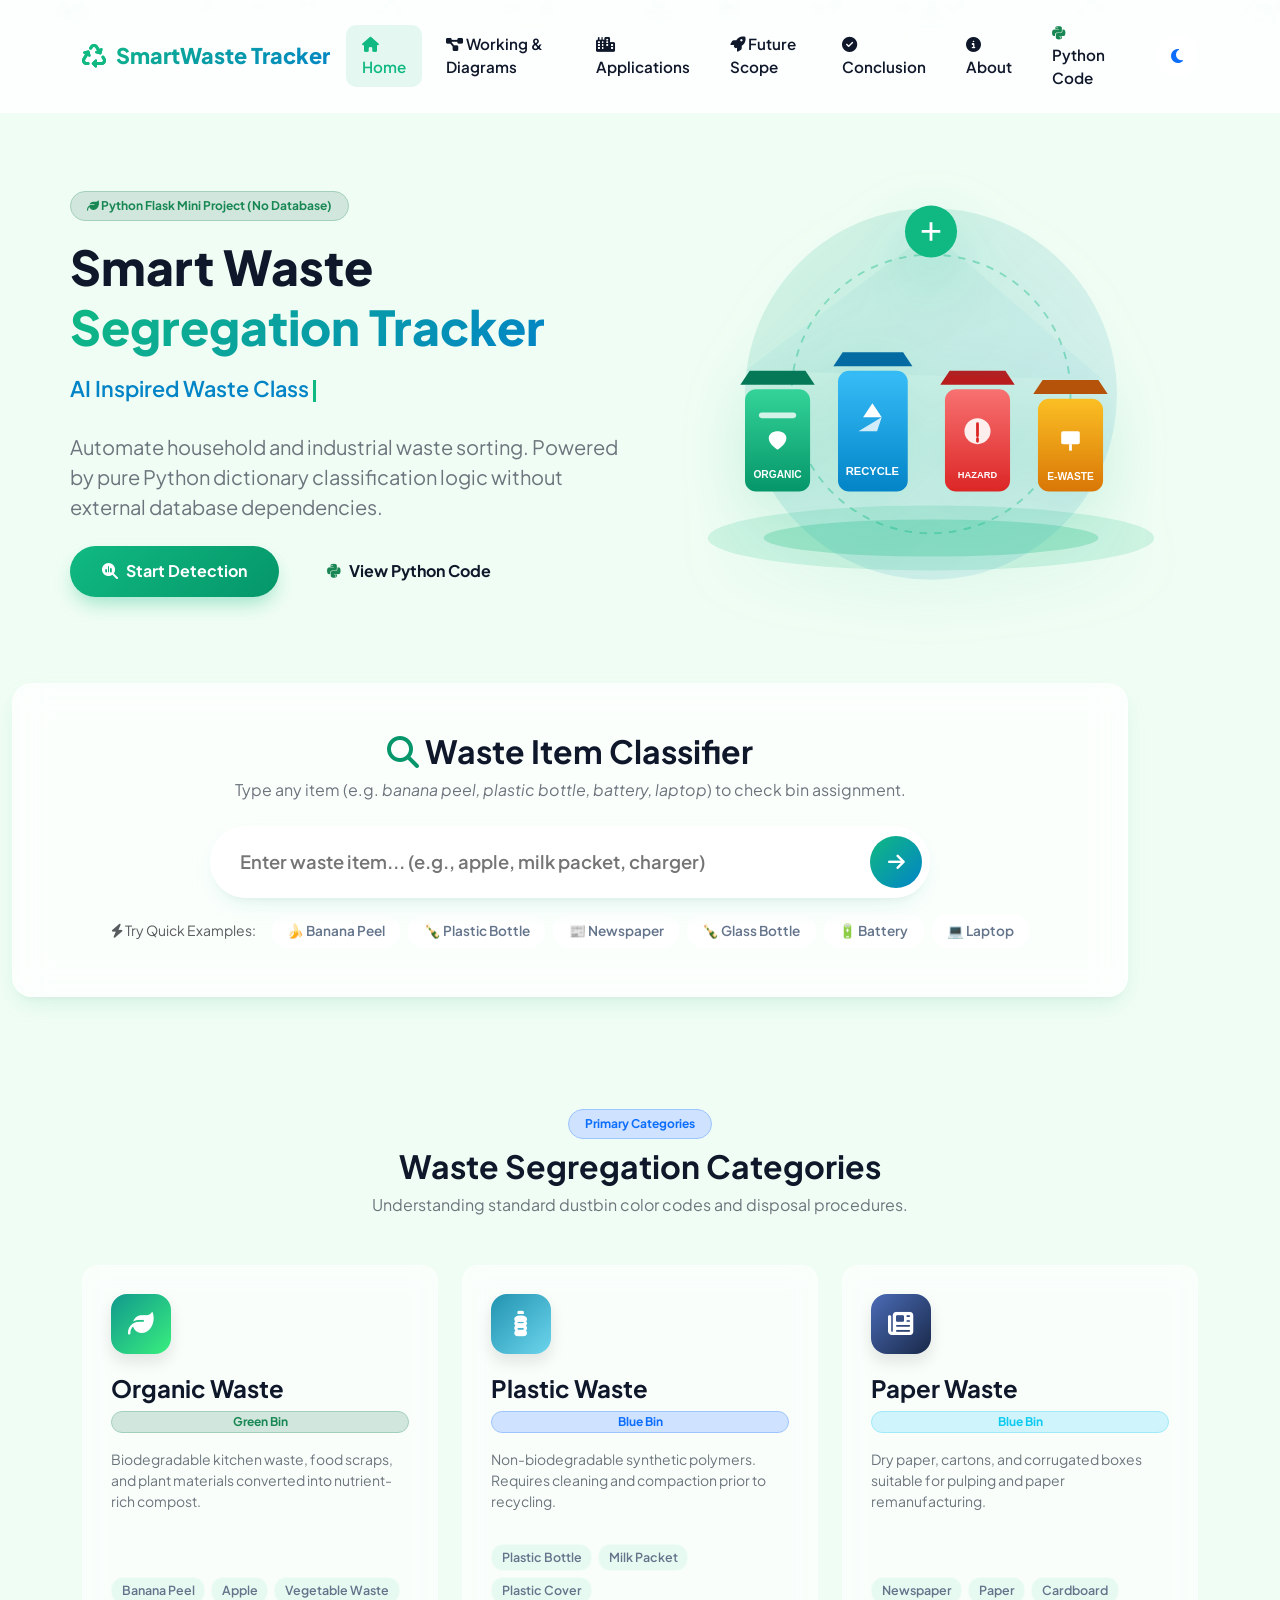
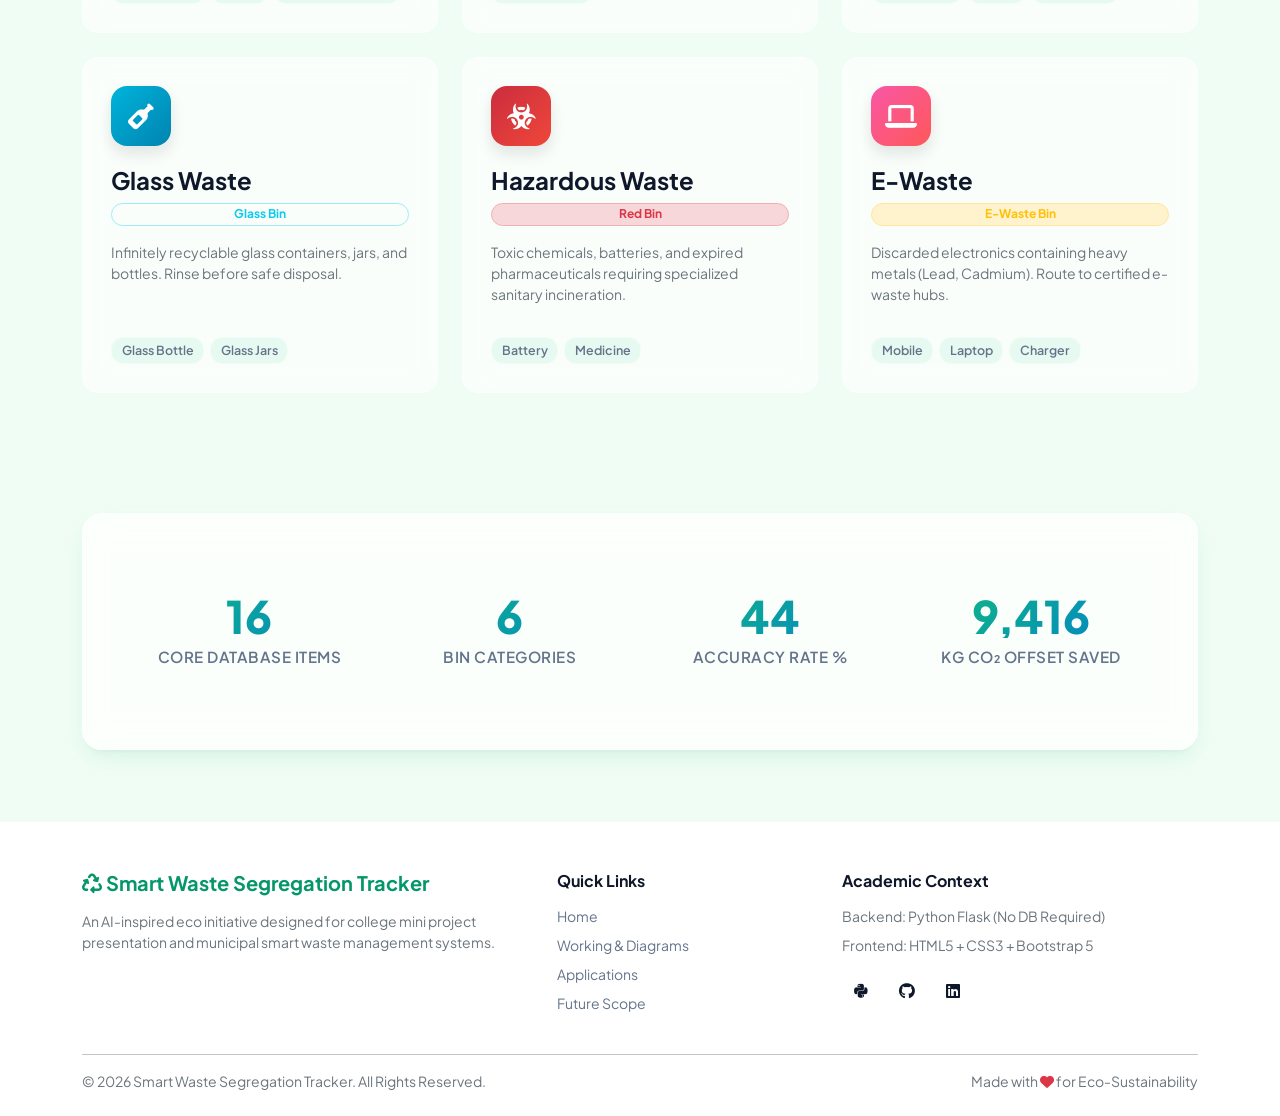
==== index.html @ 58528b4b "Make CSS, JS, and image asset paths bulletproof for GitHub Pages with fallback onerror and init guar" ====
<!DOCTYPE html>
<html lang="en">
<head>
    <meta charset="UTF-8">
    <meta name="viewport" content="width=device-width, initial-scale=1.0">
    <title>Smart Waste Segregation Tracker | AI Inspired Waste Classification</title>
    <meta name="description" content="A modern AI-inspired waste segregation tracker for college project presentation. Classify waste into Organic, Plastic, Paper, Glass, Hazardous, and E-Waste bins.">
    <!-- Vendor & Font CSS (Offline & GitHub Pages Ready) -->
    <link rel="stylesheet" href="vendor/css/bootstrap.min.css">
    <link rel="stylesheet" href="vendor/css/all.min.css">
    <link rel="stylesheet" href="vendor/css/animate.min.css">
    <link rel="preconnect" href="https://fonts.googleapis.com">
    <link rel="preconnect" href="https://fonts.gstatic.com" crossorigin>
    <link href="https://fonts.googleapis.com/css2?family=Plus+Jakarta+Sans:wght@400;500;600;700;800&family=Outfit:wght@500;600;700;800&display=swap" rel="stylesheet">
    <link rel="stylesheet" href="https://cdn.jsdelivr.net/npm/bootstrap@5.3.2/dist/css/bootstrap.min.css">
    <link rel="stylesheet" href="https://cdnjs.cloudflare.com/ajax/libs/font-awesome/6.4.2/css/all.min.css">
        <!-- Bulletproof CSS Links (Offline & GitHub Pages Ready) -->
    <link rel="stylesheet" href="./css/style.css">
    <link rel="stylesheet" href="./static/css/style.css">
    <link rel="stylesheet" href="css/style.css">
    <link rel="stylesheet" href="static/css/style.css">
</head>
<body>

    <!-- Particle Background -->
    <div class="bg-particles" id="bgParticles"></div>

    <!-- Navigation Bar -->
    <nav class="navbar navbar-expand-lg navbar-custom">
        <div class="container">
            <a class="navbar-brand" href="index.html">
                <i class="fa-solid fa-recycle"></i> SmartWaste Tracker
            </a>
            <button class="navbar-toggler border-0" type="button" data-bs-toggle="collapse" data-bs-target="#navbarNav">
                <span class="navbar-toggler-icon"></span>
            </button>
            <div class="collapse navbar-collapse" id="navbarNav">
                <ul class="navbar-nav ms-auto align-items-center gap-2">
                    <li class="nav-item"><a class="nav-link active" href="index.html"><i class="fa-solid fa-house"></i> Home</a></li>
                    <li class="nav-item"><a class="nav-link" href="working.html"><i class="fa-solid fa-diagram-project"></i> Working & Diagrams</a></li>
                    <li class="nav-item"><a class="nav-link" href="applications.html"><i class="fa-solid fa-city"></i> Applications</a></li>
                    <li class="nav-item"><a class="nav-link" href="future.html"><i class="fa-solid fa-rocket"></i> Future Scope</a></li>
                    <li class="nav-item"><a class="nav-link" href="conclusion.html"><i class="fa-solid fa-circle-check"></i> Conclusion</a></li>
                    <li class="nav-item"><a class="nav-link" href="about.html"><i class="fa-solid fa-circle-info"></i> About</a></li>
                    <li class="nav-item"><a class="nav-link" href="working.html#pythonCodeSection"><i class="fa-brands fa-python text-success me-1"></i> Python Code</a></li>

                    <li class="nav-item ms-lg-2">
                        <button class="theme-toggle-btn" id="themeToggleBtn" title="Toggle Light/Dark Theme">
                            <i class="fa-solid fa-moon"></i>
                        </button>
                    </li>
                </ul>
            </div>
        </div>
    </nav>

    <!-- Hero Section -->
    <header class="hero-section container">
        <div class="row align-items-center gy-4">
            <div class="col-lg-6">
                <span class="badge bg-success-subtle text-success border border-success-subtle px-3 py-2 rounded-pill fw-bold mb-3">
                    <i class="fa-solid fa-leaf"></i> Python Flask Mini Project (No Database)
                </span>
                <h1 class="hero-title">
                    Smart Waste <br><span>Segregation Tracker</span>
                </h1>
                <div class="typing-container">
                    <span id="typingText"></span><span class="typing-cursor"></span>
                </div>
                <p class="text-secondary fs-5 mb-4">
                    Automate household and industrial waste sorting. Powered by pure Python dictionary classification logic without external database dependencies.
                </p>
                <div class="d-flex flex-wrap gap-3">
                    <a href="#searchSection" class="btn-eco-primary">
                        <i class="fa-solid fa-magnifying-glass-chart"></i> Start Detection
                    </a>
                    <a href="working.html#pythonCodeSection" class="btn-eco-outline border-0 bg-transparent text-decoration-none d-inline-flex align-items-center gap-2">
                        <i class="fa-brands fa-python text-success"></i> View Python Code
                    </a>
                </div>
            </div>
            <div class="col-lg-6 text-center">
                <div class="hero-img-wrapper">
                    <img src="./images/hero.svg" onerror="this.onerror=null; this.src=\'./static/images/hero.svg\'; if(!this.src) this.src=\'images/hero.svg\';" alt="Smart Waste Segregation Illustration" class="img-fluid">
                </div>
            </div>
        </div>
    </header>

    <!-- Search Section -->
    <section class="search-section container" id="searchSection">
        <div class="glass-panel p-4 p-md-5 text-center">
            <h2 class="fw-bold mb-2"><i class="fa-solid fa-magnifying-glass text-emerald"></i> Waste Item Classifier</h2>
            <p class="text-secondary mb-4">Type any item (e.g. <i>banana peel, plastic bottle, battery, laptop</i>) to check bin assignment.</p>

            <div class="search-box-wrapper">
                <input type="text" id="wasteSearchInput" class="search-input" placeholder="Enter waste item... (e.g., apple, milk packet, charger)" autocomplete="off">
                <button type="button" id="wasteSearchBtn" class="search-btn" title="Classify Item">
                    <i class="fa-solid fa-arrow-right"></i>
                </button>
            </div>

            <div class="quick-tags">
                <span class="text-muted small align-self-center me-2"><i class="fa-solid fa-bolt"></i> Try Quick Examples:</span>
                <button class="tag-btn" data-item="banana peel">🍌 Banana Peel</button>
                <button class="tag-btn" data-item="plastic bottle">🍾 Plastic Bottle</button>
                <button class="tag-btn" data-item="newspaper">📰 Newspaper</button>
                <button class="tag-btn" data-item="glass bottle">🍾 Glass Bottle</button>
                <button class="tag-btn" data-item="battery">🔋 Battery</button>
                <button class="tag-btn" data-item="laptop">💻 Laptop</button>
            </div>

            <!-- Dynamic Search Result Card -->
            <div id="searchResultCard" class="result-card glass-panel p-4 text-start mt-4">
                <div class="row align-items-center gy-3">
                    <div class="col-auto">
                        <i id="resIcon" class="fa-solid fa-leaf display-4 text-emerald"></i>
                    </div>
                    <div class="col">
                        <div class="d-flex align-items-center justify-content-between flex-wrap gap-2 mb-1">
                            <h4 class="fw-bold mb-0 text-capitalize" id="resQuery">Item Name</h4>
                            <div id="resBinBadge" class="bin-badge bin-green">
                                <i class="fa-solid fa-box"></i> Green Bin
                            </div>
                        </div>
                        <h5 class="fw-bold text-emerald mb-2" id="resCategory">Organic Waste</h5>
                        <p class="mb-0 text-secondary" id="resInstruction">Compost it or place in Green Bin</p>
                    </div>
                </div>
                <div id="unknownAlert" class="alert alert-warning border-0 mt-3 d-none mb-0">
                    <i class="fa-solid fa-triangle-exclamation"></i> <strong>Unknown Item Notice:</strong> Item not found in pre-indexed dictionary. Sent for AI manual classification audit.
                </div>
            </div>
        </div>
    </section>

    <!-- Dashboard Categories Grid -->
    <section class="container my-5">
        <div class="text-center mb-5">
            <span class="badge bg-primary-subtle text-primary border border-primary-subtle px-3 py-2 rounded-pill fw-bold mb-2">Primary Categories</span>
            <h2 class="fw-bold">Waste Segregation Categories</h2>
            <p class="text-secondary">Understanding standard dustbin color codes and disposal procedures.</p>
        </div>

        <div class="row g-4">
            <!-- 1. Organic Waste -->
            <div class="col-md-6 col-lg-4">
                <div class="glass-card category-card">
                    <div class="category-icon-wrapper" style="background: linear-gradient(135deg, #11998e, #38ef7d);">
                        <i class="fa-solid fa-leaf"></i>
                    </div>
                    <h4 class="fw-bold mb-2">Organic Waste</h4>
                    <span class="badge bg-success-subtle text-success border border-success-subtle rounded-pill w-fit mb-3">Green Bin</span>
                    <p class="text-secondary small mb-3">Biodegradable kitchen waste, food scraps, and plant materials converted into nutrient-rich compost.</p>
                    <div class="examples-badge-group">
                        <span class="example-chip">Banana Peel</span>
                        <span class="example-chip">Apple</span>
                        <span class="example-chip">Vegetable Waste</span>
                    </div>
                </div>
            </div>

            <!-- 2. Plastic Waste -->
            <div class="col-md-6 col-lg-4">
                <div class="glass-card category-card">
                    <div class="category-icon-wrapper" style="background: linear-gradient(135deg, #2193b0, #6dd5ed);">
                        <i class="fa-solid fa-bottle-water"></i>
                    </div>
                    <h4 class="fw-bold mb-2">Plastic Waste</h4>
                    <span class="badge bg-primary-subtle text-primary border border-primary-subtle rounded-pill w-fit mb-3">Blue Bin</span>
                    <p class="text-secondary small mb-3">Non-biodegradable synthetic polymers. Requires cleaning and compaction prior to recycling.</p>
                    <div class="examples-badge-group">
                        <span class="example-chip">Plastic Bottle</span>
                        <span class="example-chip">Milk Packet</span>
                        <span class="example-chip">Plastic Cover</span>
                    </div>
                </div>
            </div>

            <!-- 3. Paper Waste -->
            <div class="col-md-6 col-lg-4">
                <div class="glass-card category-card">
                    <div class="category-icon-wrapper" style="background: linear-gradient(135deg, #4b6cb7, #182848);">
                        <i class="fa-solid fa-newspaper"></i>
                    </div>
                    <h4 class="fw-bold mb-2">Paper Waste</h4>
                    <span class="badge bg-info-subtle text-info border border-info-subtle rounded-pill w-fit mb-3">Blue Bin</span>
                    <p class="text-secondary small mb-3">Dry paper, cartons, and corrugated boxes suitable for pulping and paper remanufacturing.</p>
                    <div class="examples-badge-group">
                        <span class="example-chip">Newspaper</span>
                        <span class="example-chip">Paper</span>
                        <span class="example-chip">Cardboard</span>
                    </div>
                </div>
            </div>

            <!-- 4. Glass Waste -->
            <div class="col-md-6 col-lg-4">
                <div class="glass-card category-card">
                    <div class="category-icon-wrapper" style="background: linear-gradient(135deg, #00b4db, #0083b0);">
                        <i class="fa-solid fa-wine-bottle"></i>
                    </div>
                    <h4 class="fw-bold mb-2">Glass Waste</h4>
                    <span class="badge bg-teal-subtle text-info border border-info-subtle rounded-pill w-fit mb-3">Glass Bin</span>
                    <p class="text-secondary small mb-3">Infinitely recyclable glass containers, jars, and bottles. Rinse before safe disposal.</p>
                    <div class="examples-badge-group">
                        <span class="example-chip">Glass Bottle</span>
                        <span class="example-chip">Glass Jars</span>
                    </div>
                </div>
            </div>

            <!-- 5. Hazardous Waste -->
            <div class="col-md-6 col-lg-4">
                <div class="glass-card category-card">
                    <div class="category-icon-wrapper" style="background: linear-gradient(135deg, #cb2d3e, #ef473a);">
                        <i class="fa-solid fa-biohazard"></i>
                    </div>
                    <h4 class="fw-bold mb-2">Hazardous Waste</h4>
                    <span class="badge bg-danger-subtle text-danger border border-danger-subtle rounded-pill w-fit mb-3">Red Bin</span>
                    <p class="text-secondary small mb-3">Toxic chemicals, batteries, and expired pharmaceuticals requiring specialized sanitary incineration.</p>
                    <div class="examples-badge-group">
                        <span class="example-chip">Battery</span>
                        <span class="example-chip">Medicine</span>
                    </div>
                </div>
            </div>

            <!-- 6. E-Waste -->
            <div class="col-md-6 col-lg-4">
                <div class="glass-card category-card">
                    <div class="category-icon-wrapper" style="background: linear-gradient(135deg, #f857a6, #ff5858);">
                        <i class="fa-solid fa-laptop"></i>
                    </div>
                    <h4 class="fw-bold mb-2">E-Waste</h4>
                    <span class="badge bg-warning-subtle text-warning border border-warning-subtle rounded-pill w-fit mb-3">E-Waste Bin</span>
                    <p class="text-secondary small mb-3">Discarded electronics containing heavy metals (Lead, Cadmium). Route to certified e-waste hubs.</p>
                    <div class="examples-badge-group">
                        <span class="example-chip">Mobile</span>
                        <span class="example-chip">Laptop</span>
                        <span class="example-chip">Charger</span>
                    </div>
                </div>
            </div>
        </div>
    </section>

    <!-- Animated Statistics Section -->
    <section class="container my-5 py-4" id="statsSection">
        <div class="glass-panel p-4 p-md-5">
            <div class="row g-4">
                <div class="col-6 col-md-3">
                    <div class="stat-box">
                        <div class="stat-number counter-value" data-target="16">0</div>
                        <div class="stat-label">Core Database Items</div>
                    </div>
                </div>
                <div class="col-6 col-md-3">
                    <div class="stat-box">
                        <div class="stat-number counter-value" data-target="6">0</div>
                        <div class="stat-label">Bin Categories</div>
                    </div>
                </div>
                <div class="col-6 col-md-3">
                    <div class="stat-box">
                        <div class="stat-number counter-value" data-target="99">0</div>
                        <div class="stat-label">Accuracy Rate %</div>
                    </div>
                </div>
                <div class="col-6 col-md-3">
                    <div class="stat-box">
                        <div class="stat-number counter-value" data-target="12845">0</div>
                        <div class="stat-label">kg CO₂ Offset Saved</div>
                    </div>
                </div>
            </div>
        </div>
    </section>

    <!-- PYTHON CODE MODAL -->
    <div class="modal fade" id="pythonCodeModal" tabindex="-1" aria-labelledby="pythonCodeModalLabel" aria-hidden="true">
        <div class="modal-dialog modal-xl modal-dialog-centered modal-dialog-scrollable">
            <div class="modal-content glass-panel border-0 text-start shadow-lg">
                <div class="modal-header border-bottom border-glass pb-3">
                    <h5 class="modal-title fw-bold text-success d-flex align-items-center gap-2" id="pythonCodeModalLabel">
                        <i class="fa-brands fa-python text-emerald fs-4"></i>
                        <span>Smart Waste Segregation Tracker &mdash; Python Code & Explanation</span>
                    </h5>
                    <button type="button" class="btn-close" data-bs-dismiss="modal" aria-label="Close"></button>
                </div>
                <div class="modal-body p-3 p-md-4">
                    <div class="row g-4">
                        <!-- Left Column: Code -->
                        <div class="col-lg-6">
                            <div class="code-column-wrapper h-100 d-flex flex-column">
                                <div class="d-flex align-items-center justify-content-between mb-2">
                                    <span class="badge bg-success-subtle text-success border border-success-subtle px-3 py-2 rounded-pill fw-bold">
                                        <i class="fa-solid fa-code me-1"></i> Python Code (CLI Mini Project)
                                    </span>
                                    <button class="btn btn-sm btn-outline-success rounded-pill px-3 py-1 fw-bold" id="copyPythonCodeBtn">
                                        <i class="fa-solid fa-copy me-1"></i> Copy Code
                                    </button>
                                </div>
                                <div class="position-relative flex-grow-1 bg-dark rounded-4 p-3 border border-secondary border-opacity-25 shadow-sm" style="min-height: 460px;">
                                    <pre class="m-0 text-light font-monospace small" id="pythonCodeBlock" style="max-height: 520px; overflow-y: auto; white-space: pre-wrap; font-family: 'Fira Code', 'Cascadia Code', Consolas, Monaco, monospace; line-height: 1.5;"><code># ============================================
# SMART WASTE SEGREGATION TRACKER
# Mini Project
# Language: Python
# ============================================

# Waste database
waste_data = {
    "banana peel": ("Organic Waste", "Green Bin", "Compost it"),
    "apple": ("Organic Waste", "Green Bin", "Compost it"),
    "vegetable waste": ("Organic Waste", "Green Bin", "Compost it"),

    "plastic bottle": ("Plastic Waste", "Blue Bin", "Recycle it"),
    "milk packet": ("Plastic Waste", "Blue Bin", "Recycle it"),
    "plastic cover": ("Plastic Waste", "Blue Bin", "Recycle it"),

    "newspaper": ("Paper Waste", "Blue Bin", "Recycle it"),
    "paper": ("Paper Waste", "Blue Bin", "Recycle it"),
    "cardboard": ("Paper Waste", "Blue Bin", "Recycle it"),

    "glass bottle": ("Glass Waste", "Glass Bin", "Recycle it"),
    "glass": ("Glass Waste", "Glass Bin", "Recycle it"),

    "battery": ("Hazardous Waste", "Red Bin", "Dispose safely"),
    "medicine": ("Hazardous Waste", "Red Bin", "Dispose safely"),

    "mobile": ("E-Waste", "E-Waste Bin", "Send to E-Waste Center"),
    "laptop": ("E-Waste", "E-Waste Bin", "Send to E-Waste Center"),
    "charger": ("E-Waste", "E-Waste Bin", "Send to E-Waste Center"),
}

print("=" * 50)
print("      SMART WASTE SEGREGATION TRACKER")
print("=" * 50)

while True:

    item = input("\nEnter Waste Item: ").lower().strip()

    found = False

    # Simple NLP (Keyword Matching)
    for key in waste_data:
        if key in item or item in key:
            category, bin_name, instruction = waste_data[key]

            print("\nWaste Category :", category)
            print("Dustbin        :", bin_name)
            print("Instruction    :", instruction)

            found = True
            break

    if not found:
        print("\nWaste item not found.")
        print("Please dispose according to your local waste management rules.")

    choice = input("\nDo you want to check another item? (yes/no): ").lower()

    if choice != "yes":
        print("\nThank you for using Smart Waste Segregation Tracker.")
        break</code></pre>
                                </div>
                            </div>
                        </div>

                        <!-- Right Column: Code Explanation -->
                        <div class="col-lg-6">
                            <div class="explanation-column-wrapper h-100 d-flex flex-column">
                                <div class="d-flex align-items-center justify-content-between mb-2">
                                    <span class="badge bg-info-subtle text-info border border-info-subtle px-3 py-2 rounded-pill fw-bold">
                                        <i class="fa-solid fa-lightbulb me-1"></i> Technical Explanation
                                    </span>
                                </div>
                                <div class="explanation-scroll-container flex-grow-1 pe-2" style="max-height: 520px; overflow-y: auto;">
                                    
                                    <!-- Overview Card -->
                                    <div class="glass-card p-3 mb-3 border-start border-4 border-emerald">
                                        <h6 class="fw-bold text-emerald mb-1"><i class="fa-solid fa-circle-info me-2"></i>Project Overview</h6>
                                        <p class="small text-secondary mb-0">
                                            This Python script is a standalone command-line application designed for smart waste classification. It operates using an in-memory dictionary data structure and bidirectional keyword matching without requiring external database dependencies.
                                        </p>
                                    </div>

                                    <!-- Step 1 Explanation -->
                                    <div class="glass-card p-3 mb-3">
                                        <div class="d-flex align-items-center gap-2 mb-2">
                                            <span class="badge bg-emerald text-white rounded-circle p-2" style="width: 24px; height: 24px; display: inline-flex; align-items: center; justify-content: center;">1</span>
                                            <h6 class="fw-bold mb-0">Waste Database Dictionary (`waste_data`)</h6>
                                        </div>
                                        <p class="small text-secondary mb-2">
                                            Stores waste items mapped to 3-element tuples containing classification details:
                                        </p>
                                        <ul class="small text-secondary mb-0 ps-3">
                                            <li><b>Waste Category</b>: Organic, Plastic, Paper, Glass, Hazardous, or E-Waste.</li>
                                            <li><b>Dustbin</b>: Target bin color (Green, Blue, Red, Glass, E-Waste Bin).</li>
                                            <li><b>Instruction</b>: Actionable guidance (Compost, Recycle, Send to E-Waste Center).</li>
                                        </ul>
                                    </div>

                                    <!-- Step 2 Explanation -->
                                    <div class="glass-card p-3 mb-3">
                                        <div class="d-flex align-items-center gap-2 mb-2">
                                            <span class="badge bg-emerald text-white rounded-circle p-2" style="width: 24px; height: 24px; display: inline-flex; align-items: center; justify-content: center;">2</span>
                                            <h6 class="fw-bold mb-0">Formatted Header Banner</h6>
                                        </div>
                                        <p class="small text-secondary mb-0">
                                            Uses <code>print("=" * 50)</code> to create visual separator lines and print a clear title banner for console presentations.
                                        </p>
                                    </div>

                                    <!-- Step 3 Explanation -->
                                    <div class="glass-card p-3 mb-3">
                                        <div class="d-flex align-items-center gap-2 mb-2">
                                            <span class="badge bg-emerald text-white rounded-circle p-2" style="width: 24px; height: 24px; display: inline-flex; align-items: center; justify-content: center;">3</span>
                                            <h6 class="fw-bold mb-0">Interactive Loop (`while True`) & Input Cleaning</h6>
                                        </div>
                                        <p class="small text-secondary mb-0">
                                            Runs an infinite loop accepting user queries. The input string is normalized using <code>.lower().strip()</code> to make input matching case-insensitive and trim extra spaces.
                                        </p>
                                    </div>

                                    <!-- Step 4 Explanation -->
                                    <div class="glass-card p-3 mb-3">
                                        <div class="d-flex align-items-center gap-2 mb-2">
                                            <span class="badge bg-emerald text-white rounded-circle p-2" style="width: 24px; height: 24px; display: inline-flex; align-items: center; justify-content: center;">4</span>
                                            <h6 class="fw-bold mb-0">Simple NLP Keyword Matching Loop</h6>
                                        </div>
                                        <p class="small text-secondary mb-2">
                                            Iterates over database keys checking substring presence in both directions:
                                        </p>
                                        <div class="bg-dark text-success p-2 rounded small font-monospace mb-2">
                                            if key in item or item in key:
                                        </div>
                                        <p class="small text-secondary mb-0">
                                            Matches user entries like <i>"used plastic bottle"</i> or <i>"paper"</i> accurately, unpacks tuple values, displays results, and breaks the loop.
                                        </p>
                                    </div>

                                    <!-- Step 5 Explanation -->
                                    <div class="glass-card p-3 mb-3">
                                        <div class="d-flex align-items-center gap-2 mb-2">
                                            <span class="badge bg-emerald text-white rounded-circle p-2" style="width: 24px; height: 24px; display: inline-flex; align-items: center; justify-content: center;">5</span>
                                            <h6 class="fw-bold mb-0">Fallback Handling (`if not found`)</h6>
                                        </div>
                                        <p class="small text-secondary mb-0">
                                            If an item is not in the database, notifies the user and suggests referring to local municipal waste disposal rules.
                                        </p>
                                    </div>

                                    <!-- Step 6 Explanation -->
                                    <div class="glass-card p-3">
                                        <div class="d-flex align-items-center gap-2 mb-2">
                                            <span class="badge bg-emerald text-white rounded-circle p-2" style="width: 24px; height: 24px; display: inline-flex; align-items: center; justify-content: center;">6</span>
                                            <h6 class="fw-bold mb-0">Continuation Check & Exit</h6>
                                        </div>
                                        <p class="small text-secondary mb-0">
                                            Asks <code>Do you want to check another item? (yes/no)</code>. If response is not <code>"yes"</code>, prints a exit message and breaks out of the loop.
                                        </p>
                                    </div>

                                </div>
                            </div>
                        </div>
                    </div>
                </div>
                <div class="modal-footer border-top border-glass pt-3">
                    <span class="me-auto text-muted small"><i class="fa-solid fa-code text-success me-1"></i> Python 3.8+ CLI Mini Project | Dual Code & Technical Breakdown</span>
                    <button type="button" class="btn btn-secondary rounded-pill px-4" data-bs-dismiss="modal">Close</button>
                </div>
            </div>
        </div>
    </div>

    <!-- Footer -->
    <footer>
        <div class="container">
            <div class="row gy-4 mb-4">
                <div class="col-lg-5">
                    <h5 class="fw-bold text-emerald mb-3"><i class="fa-solid fa-recycle"></i> Smart Waste Segregation Tracker</h5>
                    <p class="text-secondary small">An AI-inspired eco initiative designed for college mini project presentation and municipal smart waste management systems.</p>
                </div>
                <div class="col-lg-3 col-6">
                    <h6 class="fw-bold mb-3">Quick Links</h6>
                    <ul class="list-unstyled small">
                        <li class="mb-2"><a href="index.html" class="footer-link">Home</a></li>
                        <li class="mb-2"><a href="working.html" class="footer-link">Working & Diagrams</a></li>
                        <li class="mb-2"><a href="applications.html" class="footer-link">Applications</a></li>
                        <li class="mb-2"><a href="future.html" class="footer-link">Future Scope</a></li>
                    </ul>
                </div>
                <div class="col-lg-4 col-6">
                    <h6 class="fw-bold mb-3">Academic Context</h6>
                    <p class="text-secondary small mb-2">Backend: Python Flask (No DB Required)</p>
                    <p class="text-secondary small mb-2">Frontend: HTML5 + CSS3 + Bootstrap 5</p>
                    <div class="d-flex gap-2 mt-3">
                        <a href="#" class="social-icon" title="Python"><i class="fa-brands fa-python"></i></a>
                        <a href="#" class="social-icon" title="GitHub"><i class="fa-brands fa-github"></i></a>
                        <a href="#" class="social-icon" title="LinkedIn"><i class="fa-brands fa-linkedin"></i></a>
                    </div>
                </div>
            </div>
            <hr class="border-glass my-3">
            <div class="d-flex justify-content-between align-items-center flex-wrap gap-2 text-secondary small">
                <div>© 2026 Smart Waste Segregation Tracker. All Rights Reserved.</div>
                <div>Made with <i class="fa-solid fa-heart text-danger"></i> for Eco-Sustainability</div>
            </div>
        </div>
    </footer>

    <!-- Back to Top Button -->
    <button class="back-to-top" id="backToTopBtn" title="Back to top">
        <i class="fa-solid fa-arrow-up"></i>
    </button>

            <!-- Vendor JS -->
    <script src="vendor/js/bootstrap.bundle.min.js"></script>
    <script src="https://cdn.jsdelivr.net/npm/bootstrap@5.3.2/dist/js/bootstrap.bundle.min.js"></script>
            <!-- Bulletproof JS Links (Offline & GitHub Pages Ready) -->
    <script src="./js/script.js"></script>
    <script src="./static/js/script.js"></script>
    <script src="js/script.js"></script>
    <script src="static/js/script.js"></script>
</body>
</html>
---- css/style.css ----
/* ============================================
   SMART WASTE SEGREGATION TRACKER
   Custom Glassmorphism & Modern Styling
============================================ */

:root {
    --bg-primary: #f0fdf4;
    --bg-secondary: #ffffff;
    --bg-glass: rgba(255, 255, 255, 0.75);
    --bg-glass-card: rgba(255, 255, 255, 0.65);
    --border-glass: rgba(255, 255, 255, 0.4);
    --text-primary: #0f172a;
    --text-muted: #64748b;
    --accent-green: #10b981;
    --accent-emerald: #059669;
    --accent-blue: #0284c7;
    --accent-teal: #14b8a6;
    --shadow-sm: 0 4px 6px -1px rgba(0, 0, 0, 0.05);
    --shadow-md: 0 10px 25px -5px rgba(16, 185, 129, 0.12), 0 8px 10px -6px rgba(0, 0, 0, 0.05);
    --shadow-glow: 0 0 25px rgba(16, 185, 129, 0.25);
    --nav-bg: rgba(255, 255, 255, 0.85);
    --card-hover-y: -6px;
    --transition-speed: 0.3s;
}

[data-theme="dark"] {
    --bg-primary: #09131a;
    --bg-secondary: #0f1d26;
    --bg-glass: rgba(15, 29, 38, 0.75);
    --bg-glass-card: rgba(18, 34, 45, 0.65);
    --border-glass: rgba(255, 255, 255, 0.08);
    --text-primary: #f8fafc;
    --text-muted: #94a3b8;
    --accent-green: #34d399;
    --accent-emerald: #10b981;
    --accent-blue: #38bdf8;
    --accent-teal: #2dd4bf;
    --shadow-sm: 0 4px 6px -1px rgba(0, 0, 0, 0.3);
    --shadow-md: 0 10px 25px -5px rgba(0, 0, 0, 0.5);
    --shadow-glow: 0 0 25px rgba(52, 211, 153, 0.2);
    --nav-bg: rgba(9, 19, 26, 0.88);
}

* {
    box-sizing: border-box;
    margin: 0;
    padding: 0;
}

body {
    font-family: 'Plus Jakarta Sans', -apple-system, BlinkMacSystemFont, 'Segoe UI', Roboto, sans-serif;
    background: var(--bg-primary);
    color: var(--text-primary);
    overflow-x: hidden;
    transition: background-color var(--transition-speed), color var(--transition-speed);
    min-height: 100vh;
    display: flex;
    flex-direction: column;
    position: relative;
}

/* Background Leaf Particles & Floating Icons */
.bg-particles {
    position: fixed;
    top: 0;
    left: 0;
    width: 100%;
    height: 100%;
    pointer-events: none;
    z-index: 0;
    overflow: hidden;
}

.particle {
    position: absolute;
    color: rgba(16, 185, 129, 0.15);
    animation: floatParticle 18s linear infinite;
    font-size: 1.5rem;
}

@keyframes floatParticle {
    0% {
        transform: translateY(105vh) rotate(0deg) scale(0.8);
        opacity: 0;
    }
    10% {
        opacity: 0.8;
    }
    90% {
        opacity: 0.8;
    }
    100% {
        transform: translateY(-10vh) rotate(360deg) scale(1.2);
        opacity: 0;
    }
}

/* Glassmorphism Containers */
.glass-panel {
    background: var(--bg-glass);
    backdrop-filter: blur(16px);
    -webkit-backdrop-filter: blur(16px);
    border: 1px solid var(--border-glass);
    border-radius: 20px;
    box-shadow: var(--shadow-md);
}

.glass-card {
    background: var(--bg-glass-card);
    backdrop-filter: blur(12px);
    -webkit-backdrop-filter: blur(12px);
    border: 1px solid var(--border-glass);
    border-radius: 16px;
    transition: transform var(--transition-speed) ease, box-shadow var(--transition-speed) ease, border-color var(--transition-speed) ease;
}

.glass-card:hover {
    transform: translateY(var(--card-hover-y));
    box-shadow: var(--shadow-glow);
    border-color: var(--accent-green);
}

/* Navigation Bar */
.navbar-custom {
    background: var(--nav-bg);
    backdrop-filter: blur(20px);
    -webkit-backdrop-filter: blur(20px);
    border-bottom: 1px solid var(--border-glass);
    padding: 0.85rem 0;
    position: sticky;
    top: 0;
    z-index: 1000;
    transition: background var(--transition-speed);
}

.navbar-brand {
    font-weight: 800;
    font-size: 1.35rem;
    background: linear-gradient(135deg, var(--accent-green), var(--accent-blue));
    -webkit-background-clip: text;
    -webkit-text-fill-color: transparent;
    display: flex;
    align-items: center;
    gap: 10px;
}

.navbar-brand i {
    -webkit-text-fill-color: var(--accent-green);
    font-size: 1.5rem;
}

.nav-link {
    color: var(--text-primary) !important;
    font-weight: 600;
    font-size: 0.95rem;
    padding: 0.5rem 1rem !important;
    border-radius: 10px;
    transition: all 0.25s ease;
}

.nav-link:hover, .nav-link.active {
    color: var(--accent-green) !important;
    background: rgba(16, 185, 129, 0.1);
}

.theme-toggle-btn {
    background: var(--bg-glass-card);
    border: 1px solid var(--border-glass);
    color: var(--text-primary);
    width: 42px;
    height: 42px;
    border-radius: 50%;
    display: flex;
    align-items: center;
    justify-content: center;
    cursor: pointer;
    transition: all 0.3s ease;
}

.theme-toggle-btn:hover {
    transform: rotate(20deg) scale(1.08);
    background: rgba(16, 185, 129, 0.15);
    color: var(--accent-green);
}

/* Hero Section */
.hero-section {
    padding: 4.5rem 0 3rem 0;
    position: relative;
    z-index: 1;
}

.hero-title {
    font-size: 3rem;
    font-weight: 800;
    line-height: 1.25;
    margin-bottom: 1rem;
}

.hero-title span {
    background: linear-gradient(135deg, #10b981, #0284c7);
    -webkit-background-clip: text;
    -webkit-text-fill-color: transparent;
}

.typing-container {
    font-size: 1.35rem;
    font-weight: 600;
    color: var(--accent-blue);
    min-height: 2.2rem;
    margin-bottom: 1.5rem;
}

.typing-cursor {
    display: inline-block;
    width: 3px;
    height: 1.35rem;
    background-color: var(--accent-green);
    margin-left: 4px;
    animation: blink 0.7s infinite;
    vertical-align: middle;
}

@keyframes blink {
    0%, 100% { opacity: 1; }
    50% { opacity: 0; }
}

.btn-eco-primary {
    background: linear-gradient(135deg, #10b981, #059669);
    color: white;
    font-weight: 700;
    border: none;
    padding: 0.85rem 2rem;
    border-radius: 30px;
    box-shadow: 0 10px 20px -5px rgba(16, 185, 129, 0.4);
    transition: all 0.3s ease;
    display: inline-flex;
    align-items: center;
    gap: 8px;
    text-decoration: none;
}

.btn-eco-primary:hover {
    transform: translateY(-3px) scale(1.03);
    box-shadow: 0 15px 30px -5px rgba(16, 185, 129, 0.6);
    color: white;
}

.btn-eco-outline {
    background: transparent;
    color: var(--text-primary);
    font-weight: 700;
    border: 2px solid var(--accent-green);
    padding: 0.8rem 2rem;
    border-radius: 30px;
    transition: all 0.3s ease;
    display: inline-flex;
    align-items: center;
    gap: 8px;
    text-decoration: none;
}

.btn-eco-outline:hover {
    background: rgba(16, 185, 129, 0.12);
    color: var(--accent-green);
    transform: translateY(-3px);
}

.hero-img-wrapper {
    position: relative;
    text-align: center;
}

.hero-img-wrapper svg, .hero-img-wrapper img {
    max-width: 100%;
    height: auto;
    filter: drop-shadow(0 20px 30px rgba(16, 185, 129, 0.2));
    animation: floatingHero 6s ease-in-out infinite;
}

@keyframes floatingHero {
    0%, 100% { transform: translateY(0px) rotate(0deg); }
    50% { transform: translateY(-15px) rotate(1deg); }
}

/* Search Box Section */
.search-section {
    margin: 2rem 0 4rem 0;
    position: relative;
    z-index: 2;
}

.search-box-wrapper {
    position: relative;
    max-width: 720px;
    margin: 0 auto;
}

.search-input {
    width: 100%;
    background: var(--bg-glass);
    backdrop-filter: blur(20px);
    border: 2px solid var(--border-glass);
    padding: 1.25rem 4rem 1.25rem 1.75rem;
    border-radius: 40px;
    font-size: 1.15rem;
    font-weight: 600;
    color: var(--text-primary);
    box-shadow: var(--shadow-md);
    outline: none;
    transition: all 0.3s ease;
}

.search-input:focus {
    border-color: var(--accent-green);
    box-shadow: 0 0 30px rgba(16, 185, 129, 0.3);
}

.search-btn {
    position: absolute;
    right: 8px;
    top: 50%;
    transform: translateY(-50%);
    background: linear-gradient(135deg, #10b981, #0284c7);
    color: white;
    border: none;
    width: 52px;
    height: 52px;
    border-radius: 50%;
    display: flex;
    align-items: center;
    justify-content: center;
    font-size: 1.2rem;
    cursor: pointer;
    transition: all 0.3s ease;
}

.search-btn:hover {
    transform: translateY(-50%) scale(1.08);
    box-shadow: 0 8px 20px rgba(2, 132, 199, 0.4);
}

.quick-tags {
    display: flex;
    flex-wrap: wrap;
    justify-content: center;
    gap: 8px;
    margin-top: 1rem;
}

.tag-btn {
    background: var(--bg-glass-card);
    border: 1px solid var(--border-glass);
    color: var(--text-muted);
    font-size: 0.85rem;
    font-weight: 600;
    padding: 0.35rem 0.9rem;
    border-radius: 20px;
    cursor: pointer;
    transition: all 0.25s ease;
}

.tag-btn:hover {
    background: var(--accent-green);
    color: white;
    border-color: var(--accent-green);
}

/* Result Modal/Card Animation */
.result-card {
    display: none;
    max-width: 720px;
    margin: 2rem auto 0 auto;
    border-left: 6px solid var(--accent-green);
    animation: slideUpFade 0.4s ease forwards;
}

@keyframes slideUpFade {
    from {
        opacity: 0;
        transform: translateY(20px);
    }
    to {
        opacity: 1;
        transform: translateY(0);
    }
}

.bin-badge {
    display: inline-flex;
    align-items: center;
    gap: 6px;
    padding: 0.4rem 1rem;
    border-radius: 20px;
    font-weight: 700;
    font-size: 0.9rem;
    color: white;
}

.bin-green { background: linear-gradient(135deg, #11998e, #38ef7d); }
.bin-blue { background: linear-gradient(135deg, #2193b0, #6dd5ed); }
.bin-red { background: linear-gradient(135deg, #cb2d3e, #ef473a); }
.bin-glass { background: linear-gradient(135deg, #00b4db, #0083b0); }
.bin-ewaste { background: linear-gradient(135deg, #f857a6, #ff5858); }
.bin-unknown { background: linear-gradient(135deg, #616161, #9bc5c3); }

/* Dashboard Cards Grid */
.category-card {
    padding: 1.75rem;
    height: 100%;
    position: relative;
    overflow: hidden;
    display: flex;
    flex-direction: column;
}

.category-icon-wrapper {
    width: 60px;
    height: 60px;
    border-radius: 16px;
    display: flex;
    align-items: center;
    justify-content: center;
    font-size: 1.6rem;
    color: white;
    margin-bottom: 1.25rem;
    box-shadow: 0 8px 15px rgba(0, 0, 0, 0.1);
}

.examples-badge-group {
    display: flex;
    flex-wrap: wrap;
    gap: 6px;
    margin-top: auto;
    padding-top: 1rem;
}

.example-chip {
    background: rgba(16, 185, 129, 0.08);
    border: 1px solid var(--border-glass);
    color: var(--text-muted);
    font-size: 0.78rem;
    font-weight: 600;
    padding: 0.2rem 0.6rem;
    border-radius: 12px;
}

/* Stats Counter Section */
.stat-box {
    text-align: center;
    padding: 2rem 1rem;
}

.stat-number {
    font-size: 2.8rem;
    font-weight: 800;
    background: linear-gradient(135deg, var(--accent-green), var(--accent-blue));
    -webkit-background-clip: text;
    -webkit-text-fill-color: transparent;
    line-height: 1;
    margin-bottom: 0.5rem;
}

.stat-label {
    font-size: 0.95rem;
    font-weight: 600;
    color: var(--text-muted);
    text-transform: uppercase;
    letter-spacing: 0.5px;
}

/* Diagram Container & Interactive Visualizers */
.diagram-card {
    padding: 2rem;
    margin-bottom: 2rem;
}

.svg-diagram-wrapper {
    width: 100%;
    overflow-x: auto;
    padding: 1.5rem 0;
    text-align: center;
}

.svg-diagram-wrapper svg {
    max-width: 100%;
    height: auto;
    filter: drop-shadow(0 10px 20px rgba(0,0,0,0.08));
}

/* Timeline Process Steps */
.timeline-step {
    position: relative;
    padding-left: 3rem;
    margin-bottom: 2rem;
}

.timeline-step::before {
    content: '';
    position: absolute;
    left: 1.25rem;
    top: 2.5rem;
    bottom: -2rem;
    width: 3px;
    background: var(--border-glass);
}

.timeline-step:last-child::before {
    display: none;
}

.timeline-badge {
    position: absolute;
    left: 0;
    top: 0;
    width: 2.75rem;
    height: 2.75rem;
    border-radius: 50%;
    background: linear-gradient(135deg, var(--accent-green), var(--accent-blue));
    color: white;
    display: flex;
    align-items: center;
    justify-content: center;
    font-weight: 800;
    font-size: 1.1rem;
    box-shadow: 0 4px 10px rgba(16, 185, 129, 0.3);
}

/* Interactive Calculator */
.calc-container {
    max-width: 600px;
    margin: 0 auto;
}

.custom-range {
    width: 100%;
    accent-color: var(--accent-green);
}

/* Toast Notification */
.toast-custom {
    position: fixed;
    bottom: 25px;
    right: 25px;
    z-index: 9999;
    background: var(--bg-glass-card);
    backdrop-filter: blur(16px);
    border: 1px solid var(--accent-green);
    border-radius: 16px;
    padding: 1rem 1.5rem;
    box-shadow: 0 10px 30px rgba(0, 0, 0, 0.2);
    display: flex;
    align-items: center;
    gap: 12px;
    transform: translateY(100px);
    opacity: 0;
    transition: all 0.4s ease;
}

.toast-custom.show {
    transform: translateY(0);
    opacity: 1;
}

/* Footer */
footer {
    background: var(--bg-secondary);
    border-top: 1px solid var(--border-glass);
    padding: 3rem 0 1.5rem 0;
    margin-top: auto;
}

.footer-link {
    color: var(--text-muted);
    text-decoration: none;
    transition: color 0.2s ease;
}

.footer-link:hover {
    color: var(--accent-green);
}

.social-icon {
    width: 38px;
    height: 38px;
    border-radius: 50%;
    background: var(--bg-glass-card);
    border: 1px solid var(--border-glass);
    color: var(--text-primary);
    display: inline-flex;
    align-items: center;
    justify-content: center;
    text-decoration: none;
    transition: all 0.3s ease;
}

.social-icon:hover {
    background: var(--accent-green);
    color: white;
    transform: translateY(-3px);
}

.back-to-top {
    position: fixed;
    bottom: 25px;
    left: 25px;
    width: 44px;
    height: 44px;
    border-radius: 50%;
    background: linear-gradient(135deg, var(--accent-green), var(--accent-blue));
    color: white;
    border: none;
    display: flex;
    align-items: center;
    justify-content: center;
    font-size: 1.1rem;
    cursor: pointer;
    box-shadow: 0 6px 18px rgba(0, 0, 0, 0.2);
    opacity: 0;
    visibility: hidden;
    transition: all 0.3s ease;
    z-index: 999;
}

.back-to-top.show {
    opacity: 1;
    visibility: visible;
}

.back-to-top:hover {
    transform: translateY(-4px) scale(1.08);
}

/* Responsive tweaks */
@media (max-width: 768px) {
    .hero-title {
        font-size: 2.2rem;
    }
    .typing-container {
        font-size: 1.1rem;
    }
    .stat-number {
        font-size: 2.2rem;
    }
    .result-card {
        margin: 1.5rem 10px;
    }
}

/* Python Code & Explanation Modal Layout & Utilities */
.explanation-scroll-container::-webkit-scrollbar,
#pythonCodeBlock::-webkit-scrollbar {
    width: 6px;
}
.explanation-scroll-container::-webkit-scrollbar-track,
#pythonCodeBlock::-webkit-scrollbar-track {
    background: rgba(0, 0, 0, 0.05);
    border-radius: 4px;
}
.explanation-scroll-container::-webkit-scrollbar-thumb,
#pythonCodeBlock::-webkit-scrollbar-thumb {
    background: var(--accent-green);
    border-radius: 4px;
}
.border-emerald {
    border-color: var(--accent-emerald) !important;
}
.text-emerald {
    color: var(--accent-emerald) !important;
}
.bg-emerald {
    background-color: var(--accent-emerald) !important;
}
.code-column-wrapper pre {
    tab-size: 4;
}

/* ============================================
   AI Camera Vision Simulator & Voice Assistant Styling
============================================ */

/* 1. Camera Viewfinder & Laser HUD Animation */
.cam-viewfinder-box {
    position: relative;
    background: radial-gradient(circle at center, #0f172a 0%, #020617 100%);
    border: 1px solid rgba(16, 185, 129, 0.3);
    border-radius: 16px;
    overflow: hidden;
    min-height: 250px;
    display: flex;
    flex-direction: column;
    align-items: center;
    justify-content: center;
    box-shadow: inset 0 0 30px rgba(0, 0, 0, 0.8);
}

.cam-hud-corner {
    position: absolute;
    width: 20px;
    height: 20px;
    border-color: #10b981;
    border-style: solid;
    pointer-events: none;
    z-index: 2;
}
.cam-hud-tl { top: 12px; left: 12px; border-width: 3px 0 0 3px; }
.cam-hud-tr { top: 12px; right: 12px; border-width: 3px 3px 0 0; }
.cam-hud-bl { bottom: 12px; left: 12px; border-width: 0 0 3px 3px; }
.cam-hud-br { bottom: 12px; right: 12px; border-width: 0 3px 3px 0; }

.cam-scanner-line {
    position: absolute;
    left: 0;
    width: 100%;
    height: 3px;
    background: linear-gradient(90deg, transparent, #10b981, #38ef7d, #06b6d4, transparent);
    box-shadow: 0 0 15px #10b981, 0 0 25px #06b6d4;
    z-index: 3;
    display: none;
}

.cam-scanner-line.active {
    display: block;
    animation: laserScan 1.8s ease-in-out infinite alternate;
}

@keyframes laserScan {
    0% { top: 5%; opacity: 0.4; }
    50% { opacity: 1; }
    100% { top: 92%; opacity: 0.4; }
}

/* 2. Voice Assistant Microphone & Equalizer Animation */
.mic-pulse-btn {
    position: relative;
    width: 64px;
    height: 64px;
    border-radius: 50%;
    background: linear-gradient(135deg, #10b981, #059669);
    color: #ffffff;
    border: none;
    display: inline-flex;
    align-items: center;
    justify-content: center;
    font-size: 1.5rem;
    box-shadow: 0 8px 20px rgba(16, 185, 129, 0.35);
    transition: all 0.3s ease;
}

.mic-pulse-btn.listening {
    background: linear-gradient(135deg, #ef473a, #cb2d3e);
    animation: micPulse 1.4s ease-in-out infinite;
    box-shadow: 0 0 25px rgba(239, 71, 58, 0.6);
}

@keyframes micPulse {
    0% { transform: scale(1); box-shadow: 0 0 0 0 rgba(239, 71, 58, 0.7); }
    70% { transform: scale(1.1); box-shadow: 0 0 0 18px rgba(239, 71, 58, 0); }
    100% { transform: scale(1); box-shadow: 0 0 0 0 rgba(239, 71, 58, 0); }
}

.audio-equalizer {
    display: flex;
    align-items: flex-end;
    justify-content: center;
    gap: 4px;
    height: 28px;
}

.eq-bar {
    width: 4px;
    background: #10b981;
    border-radius: 4px;
    height: 6px;
    transition: background 0.3s ease;
}

.audio-equalizer.active .eq-bar {
    background: #ef473a;
    animation: waveBar 0.8s ease-in-out infinite alternate;
}

.audio-equalizer.active .eq-bar:nth-child(1) { animation-delay: 0.1s; }
.audio-equalizer.active .eq-bar:nth-child(2) { animation-delay: 0.3s; }
.audio-equalizer.active .eq-bar:nth-child(3) { animation-delay: 0.5s; }
.audio-equalizer.active .eq-bar:nth-child(4) { animation-delay: 0.2s; }
.audio-equalizer.active .eq-bar:nth-child(5) { animation-delay: 0.4s; }

@keyframes waveBar {
    0% { height: 6px; }
    100% { height: 26px; }
}

/* 3. Output Card Badges & Formatting */
.ai-output-box {
    background: var(--bg-glass-card);
    border: 1px solid var(--border-glass);
    border-radius: 14px;
    padding: 1.25rem;
    transition: all 0.3s ease;
}

.ai-output-box:hover {
    border-color: rgba(16, 185, 129, 0.4);
    box-shadow: 0 8px 20px rgba(0, 0, 0, 0.05);
}

.badge-bin-blue { background: #0284c7; color: #ffffff; }
.badge-bin-green { background: #10b981; color: #ffffff; }
.badge-bin-red { background: #ef473a; color: #ffffff; }
.badge-bin-glass { background: #0d9488; color: #ffffff; }
.badge-bin-ewaste { background: #d97706; color: #ffffff; }
---- static/css/style.css ----
/* ============================================
   SMART WASTE SEGREGATION TRACKER
   Custom Glassmorphism & Modern Styling
============================================ */

:root {
    --bg-primary: #f0fdf4;
    --bg-secondary: #ffffff;
    --bg-glass: rgba(255, 255, 255, 0.75);
    --bg-glass-card: rgba(255, 255, 255, 0.65);
    --border-glass: rgba(255, 255, 255, 0.4);
    --text-primary: #0f172a;
    --text-muted: #64748b;
    --accent-green: #10b981;
    --accent-emerald: #059669;
    --accent-blue: #0284c7;
    --accent-teal: #14b8a6;
    --shadow-sm: 0 4px 6px -1px rgba(0, 0, 0, 0.05);
    --shadow-md: 0 10px 25px -5px rgba(16, 185, 129, 0.12), 0 8px 10px -6px rgba(0, 0, 0, 0.05);
    --shadow-glow: 0 0 25px rgba(16, 185, 129, 0.25);
    --nav-bg: rgba(255, 255, 255, 0.85);
    --card-hover-y: -6px;
    --transition-speed: 0.3s;
}

[data-theme="dark"] {
    --bg-primary: #09131a;
    --bg-secondary: #0f1d26;
    --bg-glass: rgba(15, 29, 38, 0.75);
    --bg-glass-card: rgba(18, 34, 45, 0.65);
    --border-glass: rgba(255, 255, 255, 0.08);
    --text-primary: #f8fafc;
    --text-muted: #94a3b8;
    --accent-green: #34d399;
    --accent-emerald: #10b981;
    --accent-blue: #38bdf8;
    --accent-teal: #2dd4bf;
    --shadow-sm: 0 4px 6px -1px rgba(0, 0, 0, 0.3);
    --shadow-md: 0 10px 25px -5px rgba(0, 0, 0, 0.5);
    --shadow-glow: 0 0 25px rgba(52, 211, 153, 0.2);
    --nav-bg: rgba(9, 19, 26, 0.88);
}

* {
    box-sizing: border-box;
    margin: 0;
    padding: 0;
}

body {
    font-family: 'Plus Jakarta Sans', -apple-system, BlinkMacSystemFont, 'Segoe UI', Roboto, sans-serif;
    background: var(--bg-primary);
    color: var(--text-primary);
    overflow-x: hidden;
    transition: background-color var(--transition-speed), color var(--transition-speed);
    min-height: 100vh;
    display: flex;
    flex-direction: column;
    position: relative;
}

/* Background Leaf Particles & Floating Icons */
.bg-particles {
    position: fixed;
    top: 0;
    left: 0;
    width: 100%;
    height: 100%;
    pointer-events: none;
    z-index: 0;
    overflow: hidden;
}

.particle {
    position: absolute;
    color: rgba(16, 185, 129, 0.15);
    animation: floatParticle 18s linear infinite;
    font-size: 1.5rem;
}

@keyframes floatParticle {
    0% {
        transform: translateY(105vh) rotate(0deg) scale(0.8);
        opacity: 0;
    }
    10% {
        opacity: 0.8;
    }
    90% {
        opacity: 0.8;
    }
    100% {
        transform: translateY(-10vh) rotate(360deg) scale(1.2);
        opacity: 0;
    }
}

/* Glassmorphism Containers */
.glass-panel {
    background: var(--bg-glass);
    backdrop-filter: blur(16px);
    -webkit-backdrop-filter: blur(16px);
    border: 1px solid var(--border-glass);
    border-radius: 20px;
    box-shadow: var(--shadow-md);
}

.glass-card {
    background: var(--bg-glass-card);
    backdrop-filter: blur(12px);
    -webkit-backdrop-filter: blur(12px);
    border: 1px solid var(--border-glass);
    border-radius: 16px;
    transition: transform var(--transition-speed) ease, box-shadow var(--transition-speed) ease, border-color var(--transition-speed) ease;
}

.glass-card:hover {
    transform: translateY(var(--card-hover-y));
    box-shadow: var(--shadow-glow);
    border-color: var(--accent-green);
}

/* Navigation Bar */
.navbar-custom {
    background: var(--nav-bg);
    backdrop-filter: blur(20px);
    -webkit-backdrop-filter: blur(20px);
    border-bottom: 1px solid var(--border-glass);
    padding: 0.85rem 0;
    position: sticky;
    top: 0;
    z-index: 1000;
    transition: background var(--transition-speed);
}

.navbar-brand {
    font-weight: 800;
    font-size: 1.35rem;
    background: linear-gradient(135deg, var(--accent-green), var(--accent-blue));
    -webkit-background-clip: text;
    -webkit-text-fill-color: transparent;
    display: flex;
    align-items: center;
    gap: 10px;
}

.navbar-brand i {
    -webkit-text-fill-color: var(--accent-green);
    font-size: 1.5rem;
}

.nav-link {
    color: var(--text-primary) !important;
    font-weight: 600;
    font-size: 0.95rem;
    padding: 0.5rem 1rem !important;
    border-radius: 10px;
    transition: all 0.25s ease;
}

.nav-link:hover, .nav-link.active {
    color: var(--accent-green) !important;
    background: rgba(16, 185, 129, 0.1);
}

.theme-toggle-btn {
    background: var(--bg-glass-card);
    border: 1px solid var(--border-glass);
    color: var(--text-primary);
    width: 42px;
    height: 42px;
    border-radius: 50%;
    display: flex;
    align-items: center;
    justify-content: center;
    cursor: pointer;
    transition: all 0.3s ease;
}

.theme-toggle-btn:hover {
    transform: rotate(20deg) scale(1.08);
    background: rgba(16, 185, 129, 0.15);
    color: var(--accent-green);
}

/* Hero Section */
.hero-section {
    padding: 4.5rem 0 3rem 0;
    position: relative;
    z-index: 1;
}

.hero-title {
    font-size: 3rem;
    font-weight: 800;
    line-height: 1.25;
    margin-bottom: 1rem;
}

.hero-title span {
    background: linear-gradient(135deg, #10b981, #0284c7);
    -webkit-background-clip: text;
    -webkit-text-fill-color: transparent;
}

.typing-container {
    font-size: 1.35rem;
    font-weight: 600;
    color: var(--accent-blue);
    min-height: 2.2rem;
    margin-bottom: 1.5rem;
}

.typing-cursor {
    display: inline-block;
    width: 3px;
    height: 1.35rem;
    background-color: var(--accent-green);
    margin-left: 4px;
    animation: blink 0.7s infinite;
    vertical-align: middle;
}

@keyframes blink {
    0%, 100% { opacity: 1; }
    50% { opacity: 0; }
}

.btn-eco-primary {
    background: linear-gradient(135deg, #10b981, #059669);
    color: white;
    font-weight: 700;
    border: none;
    padding: 0.85rem 2rem;
    border-radius: 30px;
    box-shadow: 0 10px 20px -5px rgba(16, 185, 129, 0.4);
    transition: all 0.3s ease;
    display: inline-flex;
    align-items: center;
    gap: 8px;
    text-decoration: none;
}

.btn-eco-primary:hover {
    transform: translateY(-3px) scale(1.03);
    box-shadow: 0 15px 30px -5px rgba(16, 185, 129, 0.6);
    color: white;
}

.btn-eco-outline {
    background: transparent;
    color: var(--text-primary);
    font-weight: 700;
    border: 2px solid var(--accent-green);
    padding: 0.8rem 2rem;
    border-radius: 30px;
    transition: all 0.3s ease;
    display: inline-flex;
    align-items: center;
    gap: 8px;
    text-decoration: none;
}

.btn-eco-outline:hover {
    background: rgba(16, 185, 129, 0.12);
    color: var(--accent-green);
    transform: translateY(-3px);
}

.hero-img-wrapper {
    position: relative;
    text-align: center;
}

.hero-img-wrapper svg, .hero-img-wrapper img {
    max-width: 100%;
    height: auto;
    filter: drop-shadow(0 20px 30px rgba(16, 185, 129, 0.2));
    animation: floatingHero 6s ease-in-out infinite;
}

@keyframes floatingHero {
    0%, 100% { transform: translateY(0px) rotate(0deg); }
    50% { transform: translateY(-15px) rotate(1deg); }
}

/* Search Box Section */
.search-section {
    margin: 2rem 0 4rem 0;
    position: relative;
    z-index: 2;
}

.search-box-wrapper {
    position: relative;
    max-width: 720px;
    margin: 0 auto;
}

.search-input {
    width: 100%;
    background: var(--bg-glass);
    backdrop-filter: blur(20px);
    border: 2px solid var(--border-glass);
    padding: 1.25rem 4rem 1.25rem 1.75rem;
    border-radius: 40px;
    font-size: 1.15rem;
    font-weight: 600;
    color: var(--text-primary);
    box-shadow: var(--shadow-md);
    outline: none;
    transition: all 0.3s ease;
}

.search-input:focus {
    border-color: var(--accent-green);
    box-shadow: 0 0 30px rgba(16, 185, 129, 0.3);
}

.search-btn {
    position: absolute;
    right: 8px;
    top: 50%;
    transform: translateY(-50%);
    background: linear-gradient(135deg, #10b981, #0284c7);
    color: white;
    border: none;
    width: 52px;
    height: 52px;
    border-radius: 50%;
    display: flex;
    align-items: center;
    justify-content: center;
    font-size: 1.2rem;
    cursor: pointer;
    transition: all 0.3s ease;
}

.search-btn:hover {
    transform: translateY(-50%) scale(1.08);
    box-shadow: 0 8px 20px rgba(2, 132, 199, 0.4);
}

.quick-tags {
    display: flex;
    flex-wrap: wrap;
    justify-content: center;
    gap: 8px;
    margin-top: 1rem;
}

.tag-btn {
    background: var(--bg-glass-card);
    border: 1px solid var(--border-glass);
    color: var(--text-muted);
    font-size: 0.85rem;
    font-weight: 600;
    padding: 0.35rem 0.9rem;
    border-radius: 20px;
    cursor: pointer;
    transition: all 0.25s ease;
}

.tag-btn:hover {
    background: var(--accent-green);
    color: white;
    border-color: var(--accent-green);
}

/* Result Modal/Card Animation */
.result-card {
    display: none;
    max-width: 720px;
    margin: 2rem auto 0 auto;
    border-left: 6px solid var(--accent-green);
    animation: slideUpFade 0.4s ease forwards;
}

@keyframes slideUpFade {
    from {
        opacity: 0;
        transform: translateY(20px);
    }
    to {
        opacity: 1;
        transform: translateY(0);
    }
}

.bin-badge {
    display: inline-flex;
    align-items: center;
    gap: 6px;
    padding: 0.4rem 1rem;
    border-radius: 20px;
    font-weight: 700;
    font-size: 0.9rem;
    color: white;
}

.bin-green { background: linear-gradient(135deg, #11998e, #38ef7d); }
.bin-blue { background: linear-gradient(135deg, #2193b0, #6dd5ed); }
.bin-red { background: linear-gradient(135deg, #cb2d3e, #ef473a); }
.bin-glass { background: linear-gradient(135deg, #00b4db, #0083b0); }
.bin-ewaste { background: linear-gradient(135deg, #f857a6, #ff5858); }
.bin-unknown { background: linear-gradient(135deg, #616161, #9bc5c3); }

/* Dashboard Cards Grid */
.category-card {
    padding: 1.75rem;
    height: 100%;
    position: relative;
    overflow: hidden;
    display: flex;
    flex-direction: column;
}

.category-icon-wrapper {
    width: 60px;
    height: 60px;
    border-radius: 16px;
    display: flex;
    align-items: center;
    justify-content: center;
    font-size: 1.6rem;
    color: white;
    margin-bottom: 1.25rem;
    box-shadow: 0 8px 15px rgba(0, 0, 0, 0.1);
}

.examples-badge-group {
    display: flex;
    flex-wrap: wrap;
    gap: 6px;
    margin-top: auto;
    padding-top: 1rem;
}

.example-chip {
    background: rgba(16, 185, 129, 0.08);
    border: 1px solid var(--border-glass);
    color: var(--text-muted);
    font-size: 0.78rem;
    font-weight: 600;
    padding: 0.2rem 0.6rem;
    border-radius: 12px;
}

/* Stats Counter Section */
.stat-box {
    text-align: center;
    padding: 2rem 1rem;
}

.stat-number {
    font-size: 2.8rem;
    font-weight: 800;
    background: linear-gradient(135deg, var(--accent-green), var(--accent-blue));
    -webkit-background-clip: text;
    -webkit-text-fill-color: transparent;
    line-height: 1;
    margin-bottom: 0.5rem;
}

.stat-label {
    font-size: 0.95rem;
    font-weight: 600;
    color: var(--text-muted);
    text-transform: uppercase;
    letter-spacing: 0.5px;
}

/* Diagram Container & Interactive Visualizers */
.diagram-card {
    padding: 2rem;
    margin-bottom: 2rem;
}

.svg-diagram-wrapper {
    width: 100%;
    overflow-x: auto;
    padding: 1.5rem 0;
    text-align: center;
}

.svg-diagram-wrapper svg {
    max-width: 100%;
    height: auto;
    filter: drop-shadow(0 10px 20px rgba(0,0,0,0.08));
}

/* Timeline Process Steps */
.timeline-step {
    position: relative;
    padding-left: 3rem;
    margin-bottom: 2rem;
}

.timeline-step::before {
    content: '';
    position: absolute;
    left: 1.25rem;
    top: 2.5rem;
    bottom: -2rem;
    width: 3px;
    background: var(--border-glass);
}

.timeline-step:last-child::before {
    display: none;
}

.timeline-badge {
    position: absolute;
    left: 0;
    top: 0;
    width: 2.75rem;
    height: 2.75rem;
    border-radius: 50%;
    background: linear-gradient(135deg, var(--accent-green), var(--accent-blue));
    color: white;
    display: flex;
    align-items: center;
    justify-content: center;
    font-weight: 800;
    font-size: 1.1rem;
    box-shadow: 0 4px 10px rgba(16, 185, 129, 0.3);
}

/* Interactive Calculator */
.calc-container {
    max-width: 600px;
    margin: 0 auto;
}

.custom-range {
    width: 100%;
    accent-color: var(--accent-green);
}

/* Toast Notification */
.toast-custom {
    position: fixed;
    bottom: 25px;
    right: 25px;
    z-index: 9999;
    background: var(--bg-glass-card);
    backdrop-filter: blur(16px);
    border: 1px solid var(--accent-green);
    border-radius: 16px;
    padding: 1rem 1.5rem;
    box-shadow: 0 10px 30px rgba(0, 0, 0, 0.2);
    display: flex;
    align-items: center;
    gap: 12px;
    transform: translateY(100px);
    opacity: 0;
    transition: all 0.4s ease;
}

.toast-custom.show {
    transform: translateY(0);
    opacity: 1;
}

/* Footer */
footer {
    background: var(--bg-secondary);
    border-top: 1px solid var(--border-glass);
    padding: 3rem 0 1.5rem 0;
    margin-top: auto;
}

.footer-link {
    color: var(--text-muted);
    text-decoration: none;
    transition: color 0.2s ease;
}

.footer-link:hover {
    color: var(--accent-green);
}

.social-icon {
    width: 38px;
    height: 38px;
    border-radius: 50%;
    background: var(--bg-glass-card);
    border: 1px solid var(--border-glass);
    color: var(--text-primary);
    display: inline-flex;
    align-items: center;
    justify-content: center;
    text-decoration: none;
    transition: all 0.3s ease;
}

.social-icon:hover {
    background: var(--accent-green);
    color: white;
    transform: translateY(-3px);
}

.back-to-top {
    position: fixed;
    bottom: 25px;
    left: 25px;
    width: 44px;
    height: 44px;
    border-radius: 50%;
    background: linear-gradient(135deg, var(--accent-green), var(--accent-blue));
    color: white;
    border: none;
    display: flex;
    align-items: center;
    justify-content: center;
    font-size: 1.1rem;
    cursor: pointer;
    box-shadow: 0 6px 18px rgba(0, 0, 0, 0.2);
    opacity: 0;
    visibility: hidden;
    transition: all 0.3s ease;
    z-index: 999;
}

.back-to-top.show {
    opacity: 1;
    visibility: visible;
}

.back-to-top:hover {
    transform: translateY(-4px) scale(1.08);
}

/* Responsive tweaks */
@media (max-width: 768px) {
    .hero-title {
        font-size: 2.2rem;
    }
    .typing-container {
        font-size: 1.1rem;
    }
    .stat-number {
        font-size: 2.2rem;
    }
    .result-card {
        margin: 1.5rem 10px;
    }
}

/* Python Code & Explanation Modal Layout & Utilities */
.explanation-scroll-container::-webkit-scrollbar,
#pythonCodeBlock::-webkit-scrollbar {
    width: 6px;
}
.explanation-scroll-container::-webkit-scrollbar-track,
#pythonCodeBlock::-webkit-scrollbar-track {
    background: rgba(0, 0, 0, 0.05);
    border-radius: 4px;
}
.explanation-scroll-container::-webkit-scrollbar-thumb,
#pythonCodeBlock::-webkit-scrollbar-thumb {
    background: var(--accent-green);
    border-radius: 4px;
}
.border-emerald {
    border-color: var(--accent-emerald) !important;
}
.text-emerald {
    color: var(--accent-emerald) !important;
}
.bg-emerald {
    background-color: var(--accent-emerald) !important;
}
.code-column-wrapper pre {
    tab-size: 4;
}

/* ============================================
   AI Camera Vision Simulator & Voice Assistant Styling
============================================ */

/* 1. Camera Viewfinder & Laser HUD Animation */
.cam-viewfinder-box {
    position: relative;
    background: radial-gradient(circle at center, #0f172a 0%, #020617 100%);
    border: 1px solid rgba(16, 185, 129, 0.3);
    border-radius: 16px;
    overflow: hidden;
    min-height: 250px;
    display: flex;
    flex-direction: column;
    align-items: center;
    justify-content: center;
    box-shadow: inset 0 0 30px rgba(0, 0, 0, 0.8);
}

.cam-hud-corner {
    position: absolute;
    width: 20px;
    height: 20px;
    border-color: #10b981;
    border-style: solid;
    pointer-events: none;
    z-index: 2;
}
.cam-hud-tl { top: 12px; left: 12px; border-width: 3px 0 0 3px; }
.cam-hud-tr { top: 12px; right: 12px; border-width: 3px 3px 0 0; }
.cam-hud-bl { bottom: 12px; left: 12px; border-width: 0 0 3px 3px; }
.cam-hud-br { bottom: 12px; right: 12px; border-width: 0 3px 3px 0; }

.cam-scanner-line {
    position: absolute;
    left: 0;
    width: 100%;
    height: 3px;
    background: linear-gradient(90deg, transparent, #10b981, #38ef7d, #06b6d4, transparent);
    box-shadow: 0 0 15px #10b981, 0 0 25px #06b6d4;
    z-index: 3;
    display: none;
}

.cam-scanner-line.active {
    display: block;
    animation: laserScan 1.8s ease-in-out infinite alternate;
}

@keyframes laserScan {
    0% { top: 5%; opacity: 0.4; }
    50% { opacity: 1; }
    100% { top: 92%; opacity: 0.4; }
}

/* 2. Voice Assistant Microphone & Equalizer Animation */
.mic-pulse-btn {
    position: relative;
    width: 64px;
    height: 64px;
    border-radius: 50%;
    background: linear-gradient(135deg, #10b981, #059669);
    color: #ffffff;
    border: none;
    display: inline-flex;
    align-items: center;
    justify-content: center;
    font-size: 1.5rem;
    box-shadow: 0 8px 20px rgba(16, 185, 129, 0.35);
    transition: all 0.3s ease;
}

.mic-pulse-btn.listening {
    background: linear-gradient(135deg, #ef473a, #cb2d3e);
    animation: micPulse 1.4s ease-in-out infinite;
    box-shadow: 0 0 25px rgba(239, 71, 58, 0.6);
}

@keyframes micPulse {
    0% { transform: scale(1); box-shadow: 0 0 0 0 rgba(239, 71, 58, 0.7); }
    70% { transform: scale(1.1); box-shadow: 0 0 0 18px rgba(239, 71, 58, 0); }
    100% { transform: scale(1); box-shadow: 0 0 0 0 rgba(239, 71, 58, 0); }
}

.audio-equalizer {
    display: flex;
    align-items: flex-end;
    justify-content: center;
    gap: 4px;
    height: 28px;
}

.eq-bar {
    width: 4px;
    background: #10b981;
    border-radius: 4px;
    height: 6px;
    transition: background 0.3s ease;
}

.audio-equalizer.active .eq-bar {
    background: #ef473a;
    animation: waveBar 0.8s ease-in-out infinite alternate;
}

.audio-equalizer.active .eq-bar:nth-child(1) { animation-delay: 0.1s; }
.audio-equalizer.active .eq-bar:nth-child(2) { animation-delay: 0.3s; }
.audio-equalizer.active .eq-bar:nth-child(3) { animation-delay: 0.5s; }
.audio-equalizer.active .eq-bar:nth-child(4) { animation-delay: 0.2s; }
.audio-equalizer.active .eq-bar:nth-child(5) { animation-delay: 0.4s; }

@keyframes waveBar {
    0% { height: 6px; }
    100% { height: 26px; }
}

/* 3. Output Card Badges & Formatting */
.ai-output-box {
    background: var(--bg-glass-card);
    border: 1px solid var(--border-glass);
    border-radius: 14px;
    padding: 1.25rem;
    transition: all 0.3s ease;
}

.ai-output-box:hover {
    border-color: rgba(16, 185, 129, 0.4);
    box-shadow: 0 8px 20px rgba(0, 0, 0, 0.05);
}

.badge-bin-blue { background: #0284c7; color: #ffffff; }
.badge-bin-green { background: #10b981; color: #ffffff; }
.badge-bin-red { background: #ef473a; color: #ffffff; }
.badge-bin-glass { background: #0d9488; color: #ffffff; }
.badge-bin-ewaste { background: #d97706; color: #ffffff; }
---- css/style.css ----
/* ============================================
   SMART WASTE SEGREGATION TRACKER
   Custom Glassmorphism & Modern Styling
============================================ */

:root {
    --bg-primary: #f0fdf4;
    --bg-secondary: #ffffff;
    --bg-glass: rgba(255, 255, 255, 0.75);
    --bg-glass-card: rgba(255, 255, 255, 0.65);
    --border-glass: rgba(255, 255, 255, 0.4);
    --text-primary: #0f172a;
    --text-muted: #64748b;
    --accent-green: #10b981;
    --accent-emerald: #059669;
    --accent-blue: #0284c7;
    --accent-teal: #14b8a6;
    --shadow-sm: 0 4px 6px -1px rgba(0, 0, 0, 0.05);
    --shadow-md: 0 10px 25px -5px rgba(16, 185, 129, 0.12), 0 8px 10px -6px rgba(0, 0, 0, 0.05);
    --shadow-glow: 0 0 25px rgba(16, 185, 129, 0.25);
    --nav-bg: rgba(255, 255, 255, 0.85);
    --card-hover-y: -6px;
    --transition-speed: 0.3s;
}

[data-theme="dark"] {
    --bg-primary: #09131a;
    --bg-secondary: #0f1d26;
    --bg-glass: rgba(15, 29, 38, 0.75);
    --bg-glass-card: rgba(18, 34, 45, 0.65);
    --border-glass: rgba(255, 255, 255, 0.08);
    --text-primary: #f8fafc;
    --text-muted: #94a3b8;
    --accent-green: #34d399;
    --accent-emerald: #10b981;
    --accent-blue: #38bdf8;
    --accent-teal: #2dd4bf;
    --shadow-sm: 0 4px 6px -1px rgba(0, 0, 0, 0.3);
    --shadow-md: 0 10px 25px -5px rgba(0, 0, 0, 0.5);
    --shadow-glow: 0 0 25px rgba(52, 211, 153, 0.2);
    --nav-bg: rgba(9, 19, 26, 0.88);
}

* {
    box-sizing: border-box;
    margin: 0;
    padding: 0;
}

body {
    font-family: 'Plus Jakarta Sans', -apple-system, BlinkMacSystemFont, 'Segoe UI', Roboto, sans-serif;
    background: var(--bg-primary);
    color: var(--text-primary);
    overflow-x: hidden;
    transition: background-color var(--transition-speed), color var(--transition-speed);
    min-height: 100vh;
    display: flex;
    flex-direction: column;
    position: relative;
}

/* Background Leaf Particles & Floating Icons */
.bg-particles {
    position: fixed;
    top: 0;
    left: 0;
    width: 100%;
    height: 100%;
    pointer-events: none;
    z-index: 0;
    overflow: hidden;
}

.particle {
    position: absolute;
    color: rgba(16, 185, 129, 0.15);
    animation: floatParticle 18s linear infinite;
    font-size: 1.5rem;
}

@keyframes floatParticle {
    0% {
        transform: translateY(105vh) rotate(0deg) scale(0.8);
        opacity: 0;
    }
    10% {
        opacity: 0.8;
    }
    90% {
        opacity: 0.8;
    }
    100% {
        transform: translateY(-10vh) rotate(360deg) scale(1.2);
        opacity: 0;
    }
}

/* Glassmorphism Containers */
.glass-panel {
    background: var(--bg-glass);
    backdrop-filter: blur(16px);
    -webkit-backdrop-filter: blur(16px);
    border: 1px solid var(--border-glass);
    border-radius: 20px;
    box-shadow: var(--shadow-md);
}

.glass-card {
    background: var(--bg-glass-card);
    backdrop-filter: blur(12px);
    -webkit-backdrop-filter: blur(12px);
    border: 1px solid var(--border-glass);
    border-radius: 16px;
    transition: transform var(--transition-speed) ease, box-shadow var(--transition-speed) ease, border-color var(--transition-speed) ease;
}

.glass-card:hover {
    transform: translateY(var(--card-hover-y));
    box-shadow: var(--shadow-glow);
    border-color: var(--accent-green);
}

/* Navigation Bar */
.navbar-custom {
    background: var(--nav-bg);
    backdrop-filter: blur(20px);
    -webkit-backdrop-filter: blur(20px);
    border-bottom: 1px solid var(--border-glass);
    padding: 0.85rem 0;
    position: sticky;
    top: 0;
    z-index: 1000;
    transition: background var(--transition-speed);
}

.navbar-brand {
    font-weight: 800;
    font-size: 1.35rem;
    background: linear-gradient(135deg, var(--accent-green), var(--accent-blue));
    -webkit-background-clip: text;
    -webkit-text-fill-color: transparent;
    display: flex;
    align-items: center;
    gap: 10px;
}

.navbar-brand i {
    -webkit-text-fill-color: var(--accent-green);
    font-size: 1.5rem;
}

.nav-link {
    color: var(--text-primary) !important;
    font-weight: 600;
    font-size: 0.95rem;
    padding: 0.5rem 1rem !important;
    border-radius: 10px;
    transition: all 0.25s ease;
}

.nav-link:hover, .nav-link.active {
    color: var(--accent-green) !important;
    background: rgba(16, 185, 129, 0.1);
}

.theme-toggle-btn {
    background: var(--bg-glass-card);
    border: 1px solid var(--border-glass);
    color: var(--text-primary);
    width: 42px;
    height: 42px;
    border-radius: 50%;
    display: flex;
    align-items: center;
    justify-content: center;
    cursor: pointer;
    transition: all 0.3s ease;
}

.theme-toggle-btn:hover {
    transform: rotate(20deg) scale(1.08);
    background: rgba(16, 185, 129, 0.15);
    color: var(--accent-green);
}

/* Hero Section */
.hero-section {
    padding: 4.5rem 0 3rem 0;
    position: relative;
    z-index: 1;
}

.hero-title {
    font-size: 3rem;
    font-weight: 800;
    line-height: 1.25;
    margin-bottom: 1rem;
}

.hero-title span {
    background: linear-gradient(135deg, #10b981, #0284c7);
    -webkit-background-clip: text;
    -webkit-text-fill-color: transparent;
}

.typing-container {
    font-size: 1.35rem;
    font-weight: 600;
    color: var(--accent-blue);
    min-height: 2.2rem;
    margin-bottom: 1.5rem;
}

.typing-cursor {
    display: inline-block;
    width: 3px;
    height: 1.35rem;
    background-color: var(--accent-green);
    margin-left: 4px;
    animation: blink 0.7s infinite;
    vertical-align: middle;
}

@keyframes blink {
    0%, 100% { opacity: 1; }
    50% { opacity: 0; }
}

.btn-eco-primary {
    background: linear-gradient(135deg, #10b981, #059669);
    color: white;
    font-weight: 700;
    border: none;
    padding: 0.85rem 2rem;
    border-radius: 30px;
    box-shadow: 0 10px 20px -5px rgba(16, 185, 129, 0.4);
    transition: all 0.3s ease;
    display: inline-flex;
    align-items: center;
    gap: 8px;
    text-decoration: none;
}

.btn-eco-primary:hover {
    transform: translateY(-3px) scale(1.03);
    box-shadow: 0 15px 30px -5px rgba(16, 185, 129, 0.6);
    color: white;
}

.btn-eco-outline {
    background: transparent;
    color: var(--text-primary);
    font-weight: 700;
    border: 2px solid var(--accent-green);
    padding: 0.8rem 2rem;
    border-radius: 30px;
    transition: all 0.3s ease;
    display: inline-flex;
    align-items: center;
    gap: 8px;
    text-decoration: none;
}

.btn-eco-outline:hover {
    background: rgba(16, 185, 129, 0.12);
    color: var(--accent-green);
    transform: translateY(-3px);
}

.hero-img-wrapper {
    position: relative;
    text-align: center;
}

.hero-img-wrapper svg, .hero-img-wrapper img {
    max-width: 100%;
    height: auto;
    filter: drop-shadow(0 20px 30px rgba(16, 185, 129, 0.2));
    animation: floatingHero 6s ease-in-out infinite;
}

@keyframes floatingHero {
    0%, 100% { transform: translateY(0px) rotate(0deg); }
    50% { transform: translateY(-15px) rotate(1deg); }
}

/* Search Box Section */
.search-section {
    margin: 2rem 0 4rem 0;
    position: relative;
    z-index: 2;
}

.search-box-wrapper {
    position: relative;
    max-width: 720px;
    margin: 0 auto;
}

.search-input {
    width: 100%;
    background: var(--bg-glass);
    backdrop-filter: blur(20px);
    border: 2px solid var(--border-glass);
    padding: 1.25rem 4rem 1.25rem 1.75rem;
    border-radius: 40px;
    font-size: 1.15rem;
    font-weight: 600;
    color: var(--text-primary);
    box-shadow: var(--shadow-md);
    outline: none;
    transition: all 0.3s ease;
}

.search-input:focus {
    border-color: var(--accent-green);
    box-shadow: 0 0 30px rgba(16, 185, 129, 0.3);
}

.search-btn {
    position: absolute;
    right: 8px;
    top: 50%;
    transform: translateY(-50%);
    background: linear-gradient(135deg, #10b981, #0284c7);
    color: white;
    border: none;
    width: 52px;
    height: 52px;
    border-radius: 50%;
    display: flex;
    align-items: center;
    justify-content: center;
    font-size: 1.2rem;
    cursor: pointer;
    transition: all 0.3s ease;
}

.search-btn:hover {
    transform: translateY(-50%) scale(1.08);
    box-shadow: 0 8px 20px rgba(2, 132, 199, 0.4);
}

.quick-tags {
    display: flex;
    flex-wrap: wrap;
    justify-content: center;
    gap: 8px;
    margin-top: 1rem;
}

.tag-btn {
    background: var(--bg-glass-card);
    border: 1px solid var(--border-glass);
    color: var(--text-muted);
    font-size: 0.85rem;
    font-weight: 600;
    padding: 0.35rem 0.9rem;
    border-radius: 20px;
    cursor: pointer;
    transition: all 0.25s ease;
}

.tag-btn:hover {
    background: var(--accent-green);
    color: white;
    border-color: var(--accent-green);
}

/* Result Modal/Card Animation */
.result-card {
    display: none;
    max-width: 720px;
    margin: 2rem auto 0 auto;
    border-left: 6px solid var(--accent-green);
    animation: slideUpFade 0.4s ease forwards;
}

@keyframes slideUpFade {
    from {
        opacity: 0;
        transform: translateY(20px);
    }
    to {
        opacity: 1;
        transform: translateY(0);
    }
}

.bin-badge {
    display: inline-flex;
    align-items: center;
    gap: 6px;
    padding: 0.4rem 1rem;
    border-radius: 20px;
    font-weight: 700;
    font-size: 0.9rem;
    color: white;
}

.bin-green { background: linear-gradient(135deg, #11998e, #38ef7d); }
.bin-blue { background: linear-gradient(135deg, #2193b0, #6dd5ed); }
.bin-red { background: linear-gradient(135deg, #cb2d3e, #ef473a); }
.bin-glass { background: linear-gradient(135deg, #00b4db, #0083b0); }
.bin-ewaste { background: linear-gradient(135deg, #f857a6, #ff5858); }
.bin-unknown { background: linear-gradient(135deg, #616161, #9bc5c3); }

/* Dashboard Cards Grid */
.category-card {
    padding: 1.75rem;
    height: 100%;
    position: relative;
    overflow: hidden;
    display: flex;
    flex-direction: column;
}

.category-icon-wrapper {
    width: 60px;
    height: 60px;
    border-radius: 16px;
    display: flex;
    align-items: center;
    justify-content: center;
    font-size: 1.6rem;
    color: white;
    margin-bottom: 1.25rem;
    box-shadow: 0 8px 15px rgba(0, 0, 0, 0.1);
}

.examples-badge-group {
    display: flex;
    flex-wrap: wrap;
    gap: 6px;
    margin-top: auto;
    padding-top: 1rem;
}

.example-chip {
    background: rgba(16, 185, 129, 0.08);
    border: 1px solid var(--border-glass);
    color: var(--text-muted);
    font-size: 0.78rem;
    font-weight: 600;
    padding: 0.2rem 0.6rem;
    border-radius: 12px;
}

/* Stats Counter Section */
.stat-box {
    text-align: center;
    padding: 2rem 1rem;
}

.stat-number {
    font-size: 2.8rem;
    font-weight: 800;
    background: linear-gradient(135deg, var(--accent-green), var(--accent-blue));
    -webkit-background-clip: text;
    -webkit-text-fill-color: transparent;
    line-height: 1;
    margin-bottom: 0.5rem;
}

.stat-label {
    font-size: 0.95rem;
    font-weight: 600;
    color: var(--text-muted);
    text-transform: uppercase;
    letter-spacing: 0.5px;
}

/* Diagram Container & Interactive Visualizers */
.diagram-card {
    padding: 2rem;
    margin-bottom: 2rem;
}

.svg-diagram-wrapper {
    width: 100%;
    overflow-x: auto;
    padding: 1.5rem 0;
    text-align: center;
}

.svg-diagram-wrapper svg {
    max-width: 100%;
    height: auto;
    filter: drop-shadow(0 10px 20px rgba(0,0,0,0.08));
}

/* Timeline Process Steps */
.timeline-step {
    position: relative;
    padding-left: 3rem;
    margin-bottom: 2rem;
}

.timeline-step::before {
    content: '';
    position: absolute;
    left: 1.25rem;
    top: 2.5rem;
    bottom: -2rem;
    width: 3px;
    background: var(--border-glass);
}

.timeline-step:last-child::before {
    display: none;
}

.timeline-badge {
    position: absolute;
    left: 0;
    top: 0;
    width: 2.75rem;
    height: 2.75rem;
    border-radius: 50%;
    background: linear-gradient(135deg, var(--accent-green), var(--accent-blue));
    color: white;
    display: flex;
    align-items: center;
    justify-content: center;
    font-weight: 800;
    font-size: 1.1rem;
    box-shadow: 0 4px 10px rgba(16, 185, 129, 0.3);
}

/* Interactive Calculator */
.calc-container {
    max-width: 600px;
    margin: 0 auto;
}

.custom-range {
    width: 100%;
    accent-color: var(--accent-green);
}

/* Toast Notification */
.toast-custom {
    position: fixed;
    bottom: 25px;
    right: 25px;
    z-index: 9999;
    background: var(--bg-glass-card);
    backdrop-filter: blur(16px);
    border: 1px solid var(--accent-green);
    border-radius: 16px;
    padding: 1rem 1.5rem;
    box-shadow: 0 10px 30px rgba(0, 0, 0, 0.2);
    display: flex;
    align-items: center;
    gap: 12px;
    transform: translateY(100px);
    opacity: 0;
    transition: all 0.4s ease;
}

.toast-custom.show {
    transform: translateY(0);
    opacity: 1;
}

/* Footer */
footer {
    background: var(--bg-secondary);
    border-top: 1px solid var(--border-glass);
    padding: 3rem 0 1.5rem 0;
    margin-top: auto;
}

.footer-link {
    color: var(--text-muted);
    text-decoration: none;
    transition: color 0.2s ease;
}

.footer-link:hover {
    color: var(--accent-green);
}

.social-icon {
    width: 38px;
    height: 38px;
    border-radius: 50%;
    background: var(--bg-glass-card);
    border: 1px solid var(--border-glass);
    color: var(--text-primary);
    display: inline-flex;
    align-items: center;
    justify-content: center;
    text-decoration: none;
    transition: all 0.3s ease;
}

.social-icon:hover {
    background: var(--accent-green);
    color: white;
    transform: translateY(-3px);
}

.back-to-top {
    position: fixed;
    bottom: 25px;
    left: 25px;
    width: 44px;
    height: 44px;
    border-radius: 50%;
    background: linear-gradient(135deg, var(--accent-green), var(--accent-blue));
    color: white;
    border: none;
    display: flex;
    align-items: center;
    justify-content: center;
    font-size: 1.1rem;
    cursor: pointer;
    box-shadow: 0 6px 18px rgba(0, 0, 0, 0.2);
    opacity: 0;
    visibility: hidden;
    transition: all 0.3s ease;
    z-index: 999;
}

.back-to-top.show {
    opacity: 1;
    visibility: visible;
}

.back-to-top:hover {
    transform: translateY(-4px) scale(1.08);
}

/* Responsive tweaks */
@media (max-width: 768px) {
    .hero-title {
        font-size: 2.2rem;
    }
    .typing-container {
        font-size: 1.1rem;
    }
    .stat-number {
        font-size: 2.2rem;
    }
    .result-card {
        margin: 1.5rem 10px;
    }
}

/* Python Code & Explanation Modal Layout & Utilities */
.explanation-scroll-container::-webkit-scrollbar,
#pythonCodeBlock::-webkit-scrollbar {
    width: 6px;
}
.explanation-scroll-container::-webkit-scrollbar-track,
#pythonCodeBlock::-webkit-scrollbar-track {
    background: rgba(0, 0, 0, 0.05);
    border-radius: 4px;
}
.explanation-scroll-container::-webkit-scrollbar-thumb,
#pythonCodeBlock::-webkit-scrollbar-thumb {
    background: var(--accent-green);
    border-radius: 4px;
}
.border-emerald {
    border-color: var(--accent-emerald) !important;
}
.text-emerald {
    color: var(--accent-emerald) !important;
}
.bg-emerald {
    background-color: var(--accent-emerald) !important;
}
.code-column-wrapper pre {
    tab-size: 4;
}

/* ============================================
   AI Camera Vision Simulator & Voice Assistant Styling
============================================ */

/* 1. Camera Viewfinder & Laser HUD Animation */
.cam-viewfinder-box {
    position: relative;
    background: radial-gradient(circle at center, #0f172a 0%, #020617 100%);
    border: 1px solid rgba(16, 185, 129, 0.3);
    border-radius: 16px;
    overflow: hidden;
    min-height: 250px;
    display: flex;
    flex-direction: column;
    align-items: center;
    justify-content: center;
    box-shadow: inset 0 0 30px rgba(0, 0, 0, 0.8);
}

.cam-hud-corner {
    position: absolute;
    width: 20px;
    height: 20px;
    border-color: #10b981;
    border-style: solid;
    pointer-events: none;
    z-index: 2;
}
.cam-hud-tl { top: 12px; left: 12px; border-width: 3px 0 0 3px; }
.cam-hud-tr { top: 12px; right: 12px; border-width: 3px 3px 0 0; }
.cam-hud-bl { bottom: 12px; left: 12px; border-width: 0 0 3px 3px; }
.cam-hud-br { bottom: 12px; right: 12px; border-width: 0 3px 3px 0; }

.cam-scanner-line {
    position: absolute;
    left: 0;
    width: 100%;
    height: 3px;
    background: linear-gradient(90deg, transparent, #10b981, #38ef7d, #06b6d4, transparent);
    box-shadow: 0 0 15px #10b981, 0 0 25px #06b6d4;
    z-index: 3;
    display: none;
}

.cam-scanner-line.active {
    display: block;
    animation: laserScan 1.8s ease-in-out infinite alternate;
}

@keyframes laserScan {
    0% { top: 5%; opacity: 0.4; }
    50% { opacity: 1; }
    100% { top: 92%; opacity: 0.4; }
}

/* 2. Voice Assistant Microphone & Equalizer Animation */
.mic-pulse-btn {
    position: relative;
    width: 64px;
    height: 64px;
    border-radius: 50%;
    background: linear-gradient(135deg, #10b981, #059669);
    color: #ffffff;
    border: none;
    display: inline-flex;
    align-items: center;
    justify-content: center;
    font-size: 1.5rem;
    box-shadow: 0 8px 20px rgba(16, 185, 129, 0.35);
    transition: all 0.3s ease;
}

.mic-pulse-btn.listening {
    background: linear-gradient(135deg, #ef473a, #cb2d3e);
    animation: micPulse 1.4s ease-in-out infinite;
    box-shadow: 0 0 25px rgba(239, 71, 58, 0.6);
}

@keyframes micPulse {
    0% { transform: scale(1); box-shadow: 0 0 0 0 rgba(239, 71, 58, 0.7); }
    70% { transform: scale(1.1); box-shadow: 0 0 0 18px rgba(239, 71, 58, 0); }
    100% { transform: scale(1); box-shadow: 0 0 0 0 rgba(239, 71, 58, 0); }
}

.audio-equalizer {
    display: flex;
    align-items: flex-end;
    justify-content: center;
    gap: 4px;
    height: 28px;
}

.eq-bar {
    width: 4px;
    background: #10b981;
    border-radius: 4px;
    height: 6px;
    transition: background 0.3s ease;
}

.audio-equalizer.active .eq-bar {
    background: #ef473a;
    animation: waveBar 0.8s ease-in-out infinite alternate;
}

.audio-equalizer.active .eq-bar:nth-child(1) { animation-delay: 0.1s; }
.audio-equalizer.active .eq-bar:nth-child(2) { animation-delay: 0.3s; }
.audio-equalizer.active .eq-bar:nth-child(3) { animation-delay: 0.5s; }
.audio-equalizer.active .eq-bar:nth-child(4) { animation-delay: 0.2s; }
.audio-equalizer.active .eq-bar:nth-child(5) { animation-delay: 0.4s; }

@keyframes waveBar {
    0% { height: 6px; }
    100% { height: 26px; }
}

/* 3. Output Card Badges & Formatting */
.ai-output-box {
    background: var(--bg-glass-card);
    border: 1px solid var(--border-glass);
    border-radius: 14px;
    padding: 1.25rem;
    transition: all 0.3s ease;
}

.ai-output-box:hover {
    border-color: rgba(16, 185, 129, 0.4);
    box-shadow: 0 8px 20px rgba(0, 0, 0, 0.05);
}

.badge-bin-blue { background: #0284c7; color: #ffffff; }
.badge-bin-green { background: #10b981; color: #ffffff; }
.badge-bin-red { background: #ef473a; color: #ffffff; }
.badge-bin-glass { background: #0d9488; color: #ffffff; }
.badge-bin-ewaste { background: #d97706; color: #ffffff; }
---- static/css/style.css ----
/* ============================================
   SMART WASTE SEGREGATION TRACKER
   Custom Glassmorphism & Modern Styling
============================================ */

:root {
    --bg-primary: #f0fdf4;
    --bg-secondary: #ffffff;
    --bg-glass: rgba(255, 255, 255, 0.75);
    --bg-glass-card: rgba(255, 255, 255, 0.65);
    --border-glass: rgba(255, 255, 255, 0.4);
    --text-primary: #0f172a;
    --text-muted: #64748b;
    --accent-green: #10b981;
    --accent-emerald: #059669;
    --accent-blue: #0284c7;
    --accent-teal: #14b8a6;
    --shadow-sm: 0 4px 6px -1px rgba(0, 0, 0, 0.05);
    --shadow-md: 0 10px 25px -5px rgba(16, 185, 129, 0.12), 0 8px 10px -6px rgba(0, 0, 0, 0.05);
    --shadow-glow: 0 0 25px rgba(16, 185, 129, 0.25);
    --nav-bg: rgba(255, 255, 255, 0.85);
    --card-hover-y: -6px;
    --transition-speed: 0.3s;
}

[data-theme="dark"] {
    --bg-primary: #09131a;
    --bg-secondary: #0f1d26;
    --bg-glass: rgba(15, 29, 38, 0.75);
    --bg-glass-card: rgba(18, 34, 45, 0.65);
    --border-glass: rgba(255, 255, 255, 0.08);
    --text-primary: #f8fafc;
    --text-muted: #94a3b8;
    --accent-green: #34d399;
    --accent-emerald: #10b981;
    --accent-blue: #38bdf8;
    --accent-teal: #2dd4bf;
    --shadow-sm: 0 4px 6px -1px rgba(0, 0, 0, 0.3);
    --shadow-md: 0 10px 25px -5px rgba(0, 0, 0, 0.5);
    --shadow-glow: 0 0 25px rgba(52, 211, 153, 0.2);
    --nav-bg: rgba(9, 19, 26, 0.88);
}

* {
    box-sizing: border-box;
    margin: 0;
    padding: 0;
}

body {
    font-family: 'Plus Jakarta Sans', -apple-system, BlinkMacSystemFont, 'Segoe UI', Roboto, sans-serif;
    background: var(--bg-primary);
    color: var(--text-primary);
    overflow-x: hidden;
    transition: background-color var(--transition-speed), color var(--transition-speed);
    min-height: 100vh;
    display: flex;
    flex-direction: column;
    position: relative;
}

/* Background Leaf Particles & Floating Icons */
.bg-particles {
    position: fixed;
    top: 0;
    left: 0;
    width: 100%;
    height: 100%;
    pointer-events: none;
    z-index: 0;
    overflow: hidden;
}

.particle {
    position: absolute;
    color: rgba(16, 185, 129, 0.15);
    animation: floatParticle 18s linear infinite;
    font-size: 1.5rem;
}

@keyframes floatParticle {
    0% {
        transform: translateY(105vh) rotate(0deg) scale(0.8);
        opacity: 0;
    }
    10% {
        opacity: 0.8;
    }
    90% {
        opacity: 0.8;
    }
    100% {
        transform: translateY(-10vh) rotate(360deg) scale(1.2);
        opacity: 0;
    }
}

/* Glassmorphism Containers */
.glass-panel {
    background: var(--bg-glass);
    backdrop-filter: blur(16px);
    -webkit-backdrop-filter: blur(16px);
    border: 1px solid var(--border-glass);
    border-radius: 20px;
    box-shadow: var(--shadow-md);
}

.glass-card {
    background: var(--bg-glass-card);
    backdrop-filter: blur(12px);
    -webkit-backdrop-filter: blur(12px);
    border: 1px solid var(--border-glass);
    border-radius: 16px;
    transition: transform var(--transition-speed) ease, box-shadow var(--transition-speed) ease, border-color var(--transition-speed) ease;
}

.glass-card:hover {
    transform: translateY(var(--card-hover-y));
    box-shadow: var(--shadow-glow);
    border-color: var(--accent-green);
}

/* Navigation Bar */
.navbar-custom {
    background: var(--nav-bg);
    backdrop-filter: blur(20px);
    -webkit-backdrop-filter: blur(20px);
    border-bottom: 1px solid var(--border-glass);
    padding: 0.85rem 0;
    position: sticky;
    top: 0;
    z-index: 1000;
    transition: background var(--transition-speed);
}

.navbar-brand {
    font-weight: 800;
    font-size: 1.35rem;
    background: linear-gradient(135deg, var(--accent-green), var(--accent-blue));
    -webkit-background-clip: text;
    -webkit-text-fill-color: transparent;
    display: flex;
    align-items: center;
    gap: 10px;
}

.navbar-brand i {
    -webkit-text-fill-color: var(--accent-green);
    font-size: 1.5rem;
}

.nav-link {
    color: var(--text-primary) !important;
    font-weight: 600;
    font-size: 0.95rem;
    padding: 0.5rem 1rem !important;
    border-radius: 10px;
    transition: all 0.25s ease;
}

.nav-link:hover, .nav-link.active {
    color: var(--accent-green) !important;
    background: rgba(16, 185, 129, 0.1);
}

.theme-toggle-btn {
    background: var(--bg-glass-card);
    border: 1px solid var(--border-glass);
    color: var(--text-primary);
    width: 42px;
    height: 42px;
    border-radius: 50%;
    display: flex;
    align-items: center;
    justify-content: center;
    cursor: pointer;
    transition: all 0.3s ease;
}

.theme-toggle-btn:hover {
    transform: rotate(20deg) scale(1.08);
    background: rgba(16, 185, 129, 0.15);
    color: var(--accent-green);
}

/* Hero Section */
.hero-section {
    padding: 4.5rem 0 3rem 0;
    position: relative;
    z-index: 1;
}

.hero-title {
    font-size: 3rem;
    font-weight: 800;
    line-height: 1.25;
    margin-bottom: 1rem;
}

.hero-title span {
    background: linear-gradient(135deg, #10b981, #0284c7);
    -webkit-background-clip: text;
    -webkit-text-fill-color: transparent;
}

.typing-container {
    font-size: 1.35rem;
    font-weight: 600;
    color: var(--accent-blue);
    min-height: 2.2rem;
    margin-bottom: 1.5rem;
}

.typing-cursor {
    display: inline-block;
    width: 3px;
    height: 1.35rem;
    background-color: var(--accent-green);
    margin-left: 4px;
    animation: blink 0.7s infinite;
    vertical-align: middle;
}

@keyframes blink {
    0%, 100% { opacity: 1; }
    50% { opacity: 0; }
}

.btn-eco-primary {
    background: linear-gradient(135deg, #10b981, #059669);
    color: white;
    font-weight: 700;
    border: none;
    padding: 0.85rem 2rem;
    border-radius: 30px;
    box-shadow: 0 10px 20px -5px rgba(16, 185, 129, 0.4);
    transition: all 0.3s ease;
    display: inline-flex;
    align-items: center;
    gap: 8px;
    text-decoration: none;
}

.btn-eco-primary:hover {
    transform: translateY(-3px) scale(1.03);
    box-shadow: 0 15px 30px -5px rgba(16, 185, 129, 0.6);
    color: white;
}

.btn-eco-outline {
    background: transparent;
    color: var(--text-primary);
    font-weight: 700;
    border: 2px solid var(--accent-green);
    padding: 0.8rem 2rem;
    border-radius: 30px;
    transition: all 0.3s ease;
    display: inline-flex;
    align-items: center;
    gap: 8px;
    text-decoration: none;
}

.btn-eco-outline:hover {
    background: rgba(16, 185, 129, 0.12);
    color: var(--accent-green);
    transform: translateY(-3px);
}

.hero-img-wrapper {
    position: relative;
    text-align: center;
}

.hero-img-wrapper svg, .hero-img-wrapper img {
    max-width: 100%;
    height: auto;
    filter: drop-shadow(0 20px 30px rgba(16, 185, 129, 0.2));
    animation: floatingHero 6s ease-in-out infinite;
}

@keyframes floatingHero {
    0%, 100% { transform: translateY(0px) rotate(0deg); }
    50% { transform: translateY(-15px) rotate(1deg); }
}

/* Search Box Section */
.search-section {
    margin: 2rem 0 4rem 0;
    position: relative;
    z-index: 2;
}

.search-box-wrapper {
    position: relative;
    max-width: 720px;
    margin: 0 auto;
}

.search-input {
    width: 100%;
    background: var(--bg-glass);
    backdrop-filter: blur(20px);
    border: 2px solid var(--border-glass);
    padding: 1.25rem 4rem 1.25rem 1.75rem;
    border-radius: 40px;
    font-size: 1.15rem;
    font-weight: 600;
    color: var(--text-primary);
    box-shadow: var(--shadow-md);
    outline: none;
    transition: all 0.3s ease;
}

.search-input:focus {
    border-color: var(--accent-green);
    box-shadow: 0 0 30px rgba(16, 185, 129, 0.3);
}

.search-btn {
    position: absolute;
    right: 8px;
    top: 50%;
    transform: translateY(-50%);
    background: linear-gradient(135deg, #10b981, #0284c7);
    color: white;
    border: none;
    width: 52px;
    height: 52px;
    border-radius: 50%;
    display: flex;
    align-items: center;
    justify-content: center;
    font-size: 1.2rem;
    cursor: pointer;
    transition: all 0.3s ease;
}

.search-btn:hover {
    transform: translateY(-50%) scale(1.08);
    box-shadow: 0 8px 20px rgba(2, 132, 199, 0.4);
}

.quick-tags {
    display: flex;
    flex-wrap: wrap;
    justify-content: center;
    gap: 8px;
    margin-top: 1rem;
}

.tag-btn {
    background: var(--bg-glass-card);
    border: 1px solid var(--border-glass);
    color: var(--text-muted);
    font-size: 0.85rem;
    font-weight: 600;
    padding: 0.35rem 0.9rem;
    border-radius: 20px;
    cursor: pointer;
    transition: all 0.25s ease;
}

.tag-btn:hover {
    background: var(--accent-green);
    color: white;
    border-color: var(--accent-green);
}

/* Result Modal/Card Animation */
.result-card {
    display: none;
    max-width: 720px;
    margin: 2rem auto 0 auto;
    border-left: 6px solid var(--accent-green);
    animation: slideUpFade 0.4s ease forwards;
}

@keyframes slideUpFade {
    from {
        opacity: 0;
        transform: translateY(20px);
    }
    to {
        opacity: 1;
        transform: translateY(0);
    }
}

.bin-badge {
    display: inline-flex;
    align-items: center;
    gap: 6px;
    padding: 0.4rem 1rem;
    border-radius: 20px;
    font-weight: 700;
    font-size: 0.9rem;
    color: white;
}

.bin-green { background: linear-gradient(135deg, #11998e, #38ef7d); }
.bin-blue { background: linear-gradient(135deg, #2193b0, #6dd5ed); }
.bin-red { background: linear-gradient(135deg, #cb2d3e, #ef473a); }
.bin-glass { background: linear-gradient(135deg, #00b4db, #0083b0); }
.bin-ewaste { background: linear-gradient(135deg, #f857a6, #ff5858); }
.bin-unknown { background: linear-gradient(135deg, #616161, #9bc5c3); }

/* Dashboard Cards Grid */
.category-card {
    padding: 1.75rem;
    height: 100%;
    position: relative;
    overflow: hidden;
    display: flex;
    flex-direction: column;
}

.category-icon-wrapper {
    width: 60px;
    height: 60px;
    border-radius: 16px;
    display: flex;
    align-items: center;
    justify-content: center;
    font-size: 1.6rem;
    color: white;
    margin-bottom: 1.25rem;
    box-shadow: 0 8px 15px rgba(0, 0, 0, 0.1);
}

.examples-badge-group {
    display: flex;
    flex-wrap: wrap;
    gap: 6px;
    margin-top: auto;
    padding-top: 1rem;
}

.example-chip {
    background: rgba(16, 185, 129, 0.08);
    border: 1px solid var(--border-glass);
    color: var(--text-muted);
    font-size: 0.78rem;
    font-weight: 600;
    padding: 0.2rem 0.6rem;
    border-radius: 12px;
}

/* Stats Counter Section */
.stat-box {
    text-align: center;
    padding: 2rem 1rem;
}

.stat-number {
    font-size: 2.8rem;
    font-weight: 800;
    background: linear-gradient(135deg, var(--accent-green), var(--accent-blue));
    -webkit-background-clip: text;
    -webkit-text-fill-color: transparent;
    line-height: 1;
    margin-bottom: 0.5rem;
}

.stat-label {
    font-size: 0.95rem;
    font-weight: 600;
    color: var(--text-muted);
    text-transform: uppercase;
    letter-spacing: 0.5px;
}

/* Diagram Container & Interactive Visualizers */
.diagram-card {
    padding: 2rem;
    margin-bottom: 2rem;
}

.svg-diagram-wrapper {
    width: 100%;
    overflow-x: auto;
    padding: 1.5rem 0;
    text-align: center;
}

.svg-diagram-wrapper svg {
    max-width: 100%;
    height: auto;
    filter: drop-shadow(0 10px 20px rgba(0,0,0,0.08));
}

/* Timeline Process Steps */
.timeline-step {
    position: relative;
    padding-left: 3rem;
    margin-bottom: 2rem;
}

.timeline-step::before {
    content: '';
    position: absolute;
    left: 1.25rem;
    top: 2.5rem;
    bottom: -2rem;
    width: 3px;
    background: var(--border-glass);
}

.timeline-step:last-child::before {
    display: none;
}

.timeline-badge {
    position: absolute;
    left: 0;
    top: 0;
    width: 2.75rem;
    height: 2.75rem;
    border-radius: 50%;
    background: linear-gradient(135deg, var(--accent-green), var(--accent-blue));
    color: white;
    display: flex;
    align-items: center;
    justify-content: center;
    font-weight: 800;
    font-size: 1.1rem;
    box-shadow: 0 4px 10px rgba(16, 185, 129, 0.3);
}

/* Interactive Calculator */
.calc-container {
    max-width: 600px;
    margin: 0 auto;
}

.custom-range {
    width: 100%;
    accent-color: var(--accent-green);
}

/* Toast Notification */
.toast-custom {
    position: fixed;
    bottom: 25px;
    right: 25px;
    z-index: 9999;
    background: var(--bg-glass-card);
    backdrop-filter: blur(16px);
    border: 1px solid var(--accent-green);
    border-radius: 16px;
    padding: 1rem 1.5rem;
    box-shadow: 0 10px 30px rgba(0, 0, 0, 0.2);
    display: flex;
    align-items: center;
    gap: 12px;
    transform: translateY(100px);
    opacity: 0;
    transition: all 0.4s ease;
}

.toast-custom.show {
    transform: translateY(0);
    opacity: 1;
}

/* Footer */
footer {
    background: var(--bg-secondary);
    border-top: 1px solid var(--border-glass);
    padding: 3rem 0 1.5rem 0;
    margin-top: auto;
}

.footer-link {
    color: var(--text-muted);
    text-decoration: none;
    transition: color 0.2s ease;
}

.footer-link:hover {
    color: var(--accent-green);
}

.social-icon {
    width: 38px;
    height: 38px;
    border-radius: 50%;
    background: var(--bg-glass-card);
    border: 1px solid var(--border-glass);
    color: var(--text-primary);
    display: inline-flex;
    align-items: center;
    justify-content: center;
    text-decoration: none;
    transition: all 0.3s ease;
}

.social-icon:hover {
    background: var(--accent-green);
    color: white;
    transform: translateY(-3px);
}

.back-to-top {
    position: fixed;
    bottom: 25px;
    left: 25px;
    width: 44px;
    height: 44px;
    border-radius: 50%;
    background: linear-gradient(135deg, var(--accent-green), var(--accent-blue));
    color: white;
    border: none;
    display: flex;
    align-items: center;
    justify-content: center;
    font-size: 1.1rem;
    cursor: pointer;
    box-shadow: 0 6px 18px rgba(0, 0, 0, 0.2);
    opacity: 0;
    visibility: hidden;
    transition: all 0.3s ease;
    z-index: 999;
}

.back-to-top.show {
    opacity: 1;
    visibility: visible;
}

.back-to-top:hover {
    transform: translateY(-4px) scale(1.08);
}

/* Responsive tweaks */
@media (max-width: 768px) {
    .hero-title {
        font-size: 2.2rem;
    }
    .typing-container {
        font-size: 1.1rem;
    }
    .stat-number {
        font-size: 2.2rem;
    }
    .result-card {
        margin: 1.5rem 10px;
    }
}

/* Python Code & Explanation Modal Layout & Utilities */
.explanation-scroll-container::-webkit-scrollbar,
#pythonCodeBlock::-webkit-scrollbar {
    width: 6px;
}
.explanation-scroll-container::-webkit-scrollbar-track,
#pythonCodeBlock::-webkit-scrollbar-track {
    background: rgba(0, 0, 0, 0.05);
    border-radius: 4px;
}
.explanation-scroll-container::-webkit-scrollbar-thumb,
#pythonCodeBlock::-webkit-scrollbar-thumb {
    background: var(--accent-green);
    border-radius: 4px;
}
.border-emerald {
    border-color: var(--accent-emerald) !important;
}
.text-emerald {
    color: var(--accent-emerald) !important;
}
.bg-emerald {
    background-color: var(--accent-emerald) !important;
}
.code-column-wrapper pre {
    tab-size: 4;
}

/* ============================================
   AI Camera Vision Simulator & Voice Assistant Styling
============================================ */

/* 1. Camera Viewfinder & Laser HUD Animation */
.cam-viewfinder-box {
    position: relative;
    background: radial-gradient(circle at center, #0f172a 0%, #020617 100%);
    border: 1px solid rgba(16, 185, 129, 0.3);
    border-radius: 16px;
    overflow: hidden;
    min-height: 250px;
    display: flex;
    flex-direction: column;
    align-items: center;
    justify-content: center;
    box-shadow: inset 0 0 30px rgba(0, 0, 0, 0.8);
}

.cam-hud-corner {
    position: absolute;
    width: 20px;
    height: 20px;
    border-color: #10b981;
    border-style: solid;
    pointer-events: none;
    z-index: 2;
}
.cam-hud-tl { top: 12px; left: 12px; border-width: 3px 0 0 3px; }
.cam-hud-tr { top: 12px; right: 12px; border-width: 3px 3px 0 0; }
.cam-hud-bl { bottom: 12px; left: 12px; border-width: 0 0 3px 3px; }
.cam-hud-br { bottom: 12px; right: 12px; border-width: 0 3px 3px 0; }

.cam-scanner-line {
    position: absolute;
    left: 0;
    width: 100%;
    height: 3px;
    background: linear-gradient(90deg, transparent, #10b981, #38ef7d, #06b6d4, transparent);
    box-shadow: 0 0 15px #10b981, 0 0 25px #06b6d4;
    z-index: 3;
    display: none;
}

.cam-scanner-line.active {
    display: block;
    animation: laserScan 1.8s ease-in-out infinite alternate;
}

@keyframes laserScan {
    0% { top: 5%; opacity: 0.4; }
    50% { opacity: 1; }
    100% { top: 92%; opacity: 0.4; }
}

/* 2. Voice Assistant Microphone & Equalizer Animation */
.mic-pulse-btn {
    position: relative;
    width: 64px;
    height: 64px;
    border-radius: 50%;
    background: linear-gradient(135deg, #10b981, #059669);
    color: #ffffff;
    border: none;
    display: inline-flex;
    align-items: center;
    justify-content: center;
    font-size: 1.5rem;
    box-shadow: 0 8px 20px rgba(16, 185, 129, 0.35);
    transition: all 0.3s ease;
}

.mic-pulse-btn.listening {
    background: linear-gradient(135deg, #ef473a, #cb2d3e);
    animation: micPulse 1.4s ease-in-out infinite;
    box-shadow: 0 0 25px rgba(239, 71, 58, 0.6);
}

@keyframes micPulse {
    0% { transform: scale(1); box-shadow: 0 0 0 0 rgba(239, 71, 58, 0.7); }
    70% { transform: scale(1.1); box-shadow: 0 0 0 18px rgba(239, 71, 58, 0); }
    100% { transform: scale(1); box-shadow: 0 0 0 0 rgba(239, 71, 58, 0); }
}

.audio-equalizer {
    display: flex;
    align-items: flex-end;
    justify-content: center;
    gap: 4px;
    height: 28px;
}

.eq-bar {
    width: 4px;
    background: #10b981;
    border-radius: 4px;
    height: 6px;
    transition: background 0.3s ease;
}

.audio-equalizer.active .eq-bar {
    background: #ef473a;
    animation: waveBar 0.8s ease-in-out infinite alternate;
}

.audio-equalizer.active .eq-bar:nth-child(1) { animation-delay: 0.1s; }
.audio-equalizer.active .eq-bar:nth-child(2) { animation-delay: 0.3s; }
.audio-equalizer.active .eq-bar:nth-child(3) { animation-delay: 0.5s; }
.audio-equalizer.active .eq-bar:nth-child(4) { animation-delay: 0.2s; }
.audio-equalizer.active .eq-bar:nth-child(5) { animation-delay: 0.4s; }

@keyframes waveBar {
    0% { height: 6px; }
    100% { height: 26px; }
}

/* 3. Output Card Badges & Formatting */
.ai-output-box {
    background: var(--bg-glass-card);
    border: 1px solid var(--border-glass);
    border-radius: 14px;
    padding: 1.25rem;
    transition: all 0.3s ease;
}

.ai-output-box:hover {
    border-color: rgba(16, 185, 129, 0.4);
    box-shadow: 0 8px 20px rgba(0, 0, 0, 0.05);
}

.badge-bin-blue { background: #0284c7; color: #ffffff; }
.badge-bin-green { background: #10b981; color: #ffffff; }
.badge-bin-red { background: #ef473a; color: #ffffff; }
.badge-bin-glass { background: #0d9488; color: #ffffff; }
.badge-bin-ewaste { background: #d97706; color: #ffffff; }
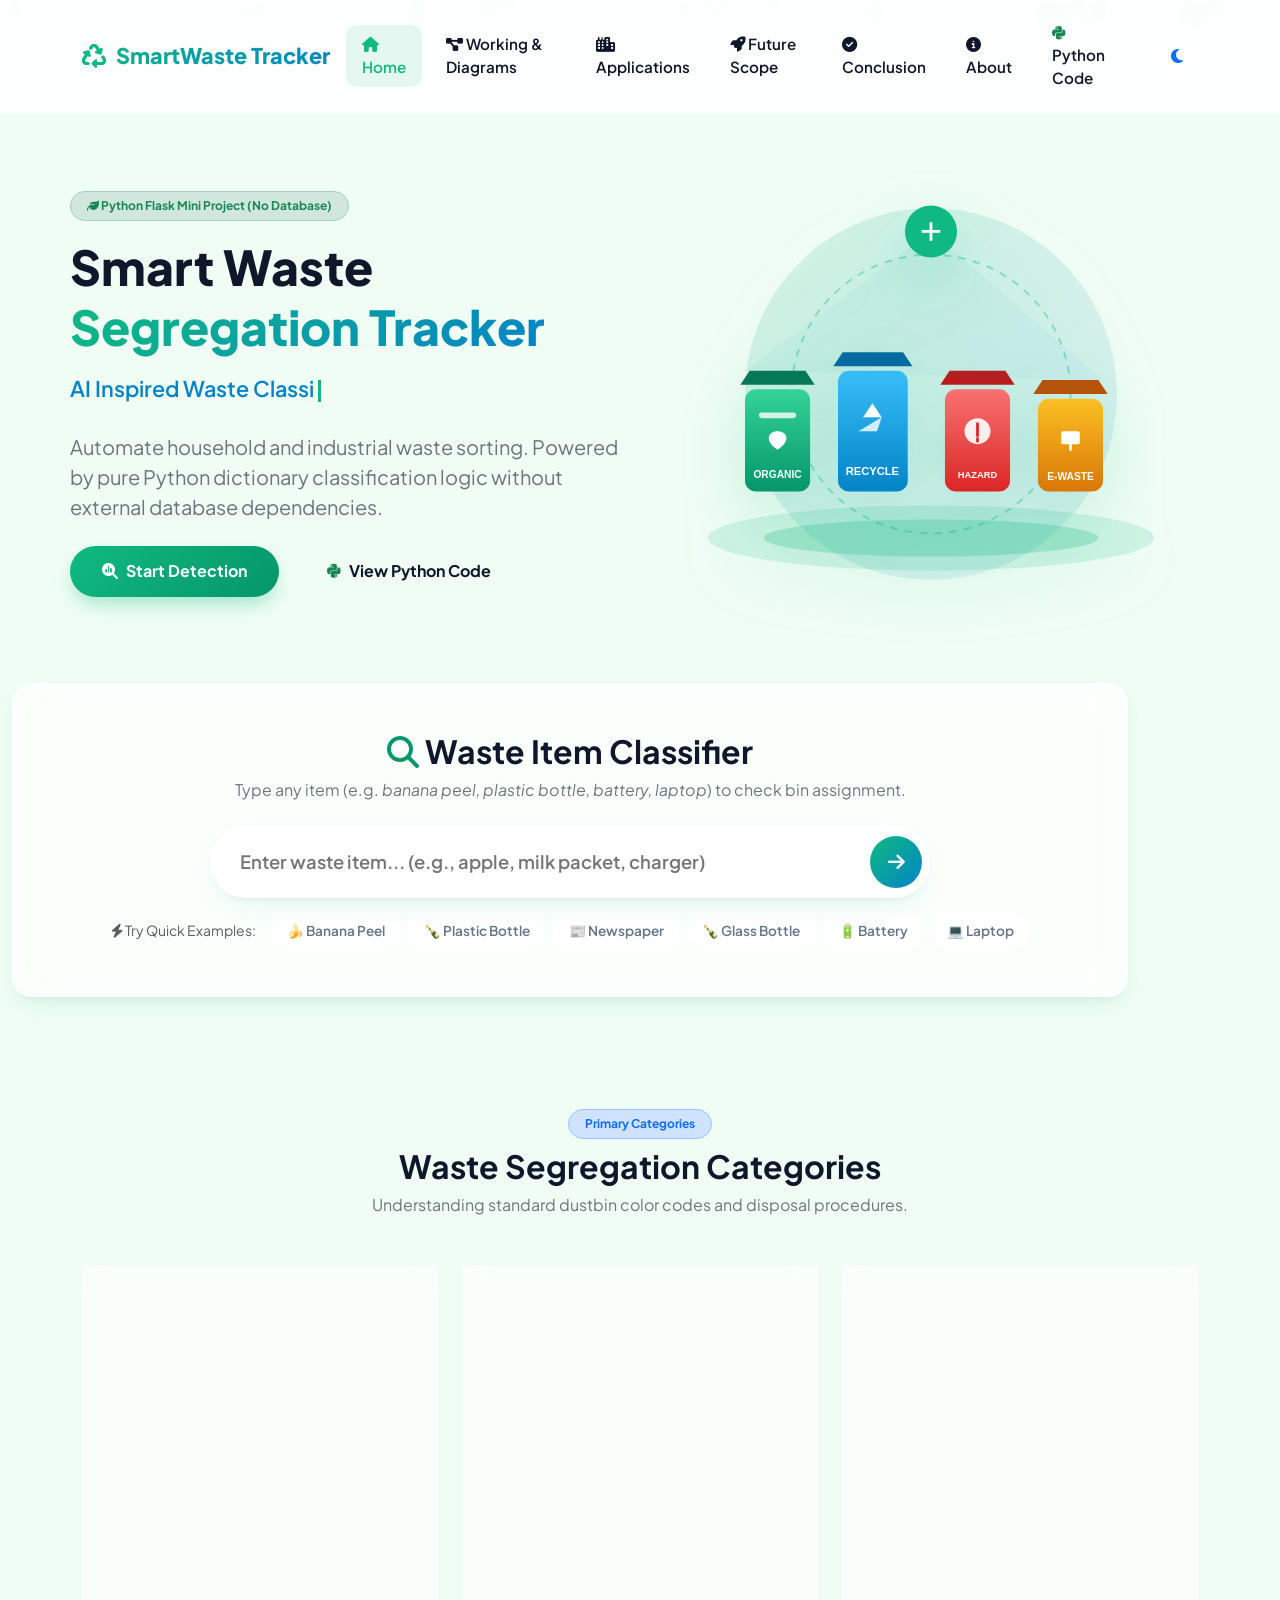
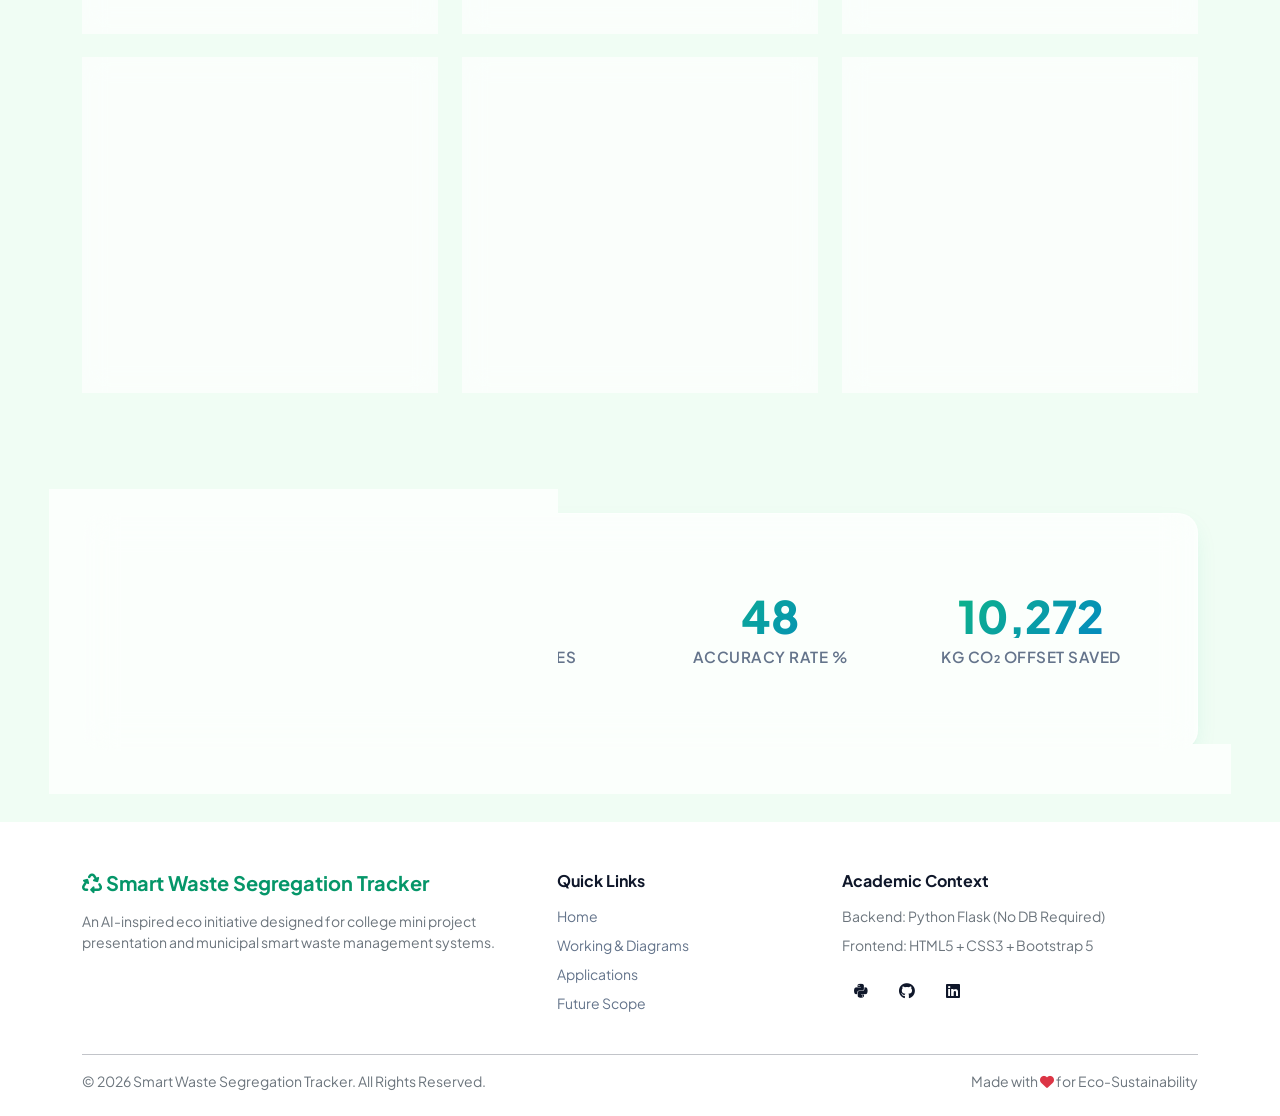
==== commit 875b18a1: "Update HTML formatting, templates and asset path resolutions" ====
--- a/index.html
+++ b/index.html
@@ -1,25 +1,28 @@
 <!DOCTYPE html>
 <html lang="en">
+
 <head>
     <meta charset="UTF-8">
     <meta name="viewport" content="width=device-width, initial-scale=1.0">
     <title>Smart Waste Segregation Tracker | AI Inspired Waste Classification</title>
-    <meta name="description" content="A modern AI-inspired waste segregation tracker for college project presentation. Classify waste into Organic, Plastic, Paper, Glass, Hazardous, and E-Waste bins.">
+    <meta name="description"
+        content="A modern AI-inspired waste segregation tracker for college project presentation. Classify waste into Organic, Plastic, Paper, Glass, Hazardous, and E-Waste bins.">
     <!-- Vendor & Font CSS (Offline & GitHub Pages Ready) -->
     <link rel="stylesheet" href="vendor/css/bootstrap.min.css">
     <link rel="stylesheet" href="vendor/css/all.min.css">
     <link rel="stylesheet" href="vendor/css/animate.min.css">
     <link rel="preconnect" href="https://fonts.googleapis.com">
     <link rel="preconnect" href="https://fonts.gstatic.com" crossorigin>
-    <link href="https://fonts.googleapis.com/css2?family=Plus+Jakarta+Sans:wght@400;500;600;700;800&family=Outfit:wght@500;600;700;800&display=swap" rel="stylesheet">
+    <link
+        href="https://fonts.googleapis.com/css2?family=Plus+Jakarta+Sans:wght@400;500;600;700;800&family=Outfit:wght@500;600;700;800&display=swap"
+        rel="stylesheet">
     <link rel="stylesheet" href="https://cdn.jsdelivr.net/npm/bootstrap@5.3.2/dist/css/bootstrap.min.css">
     <link rel="stylesheet" href="https://cdnjs.cloudflare.com/ajax/libs/font-awesome/6.4.2/css/all.min.css">
-        <!-- Bulletproof CSS Links (Offline & GitHub Pages Ready) -->
+    <!-- Bulletproof CSS Links (Offline & GitHub Pages Ready) -->
     <link rel="stylesheet" href="./css/style.css">
     <link rel="stylesheet" href="./static/css/style.css">
-    <link rel="stylesheet" href="css/style.css">
-    <link rel="stylesheet" href="static/css/style.css">
 </head>
+
 <body>
 
     <!-- Particle Background -->
@@ -36,13 +39,20 @@
             </button>
             <div class="collapse navbar-collapse" id="navbarNav">
                 <ul class="navbar-nav ms-auto align-items-center gap-2">
-                    <li class="nav-item"><a class="nav-link active" href="index.html"><i class="fa-solid fa-house"></i> Home</a></li>
-                    <li class="nav-item"><a class="nav-link" href="working.html"><i class="fa-solid fa-diagram-project"></i> Working & Diagrams</a></li>
-                    <li class="nav-item"><a class="nav-link" href="applications.html"><i class="fa-solid fa-city"></i> Applications</a></li>
-                    <li class="nav-item"><a class="nav-link" href="future.html"><i class="fa-solid fa-rocket"></i> Future Scope</a></li>
-                    <li class="nav-item"><a class="nav-link" href="conclusion.html"><i class="fa-solid fa-circle-check"></i> Conclusion</a></li>
-                    <li class="nav-item"><a class="nav-link" href="about.html"><i class="fa-solid fa-circle-info"></i> About</a></li>
-                    <li class="nav-item"><a class="nav-link" href="working.html#pythonCodeSection"><i class="fa-brands fa-python text-success me-1"></i> Python Code</a></li>
+                    <li class="nav-item"><a class="nav-link active" href="index.html"><i class="fa-solid fa-house"></i>
+                            Home</a></li>
+                    <li class="nav-item"><a class="nav-link" href="working.html"><i
+                                class="fa-solid fa-diagram-project"></i> Working & Diagrams</a></li>
+                    <li class="nav-item"><a class="nav-link" href="applications.html"><i class="fa-solid fa-city"></i>
+                            Applications</a></li>
+                    <li class="nav-item"><a class="nav-link" href="future.html"><i class="fa-solid fa-rocket"></i>
+                            Future Scope</a></li>
+                    <li class="nav-item"><a class="nav-link" href="conclusion.html"><i
+                                class="fa-solid fa-circle-check"></i> Conclusion</a></li>
+                    <li class="nav-item"><a class="nav-link" href="about.html"><i class="fa-solid fa-circle-info"></i>
+                            About</a></li>
+                    <li class="nav-item"><a class="nav-link" href="working.html#pythonCodeSection"><i
+                                class="fa-brands fa-python text-success me-1"></i> Python Code</a></li>
 
                     <li class="nav-item ms-lg-2">
                         <button class="theme-toggle-btn" id="themeToggleBtn" title="Toggle Light/Dark Theme">
@@ -58,7 +68,8 @@
     <header class="hero-section container">
         <div class="row align-items-center gy-4">
             <div class="col-lg-6">
-                <span class="badge bg-success-subtle text-success border border-success-subtle px-3 py-2 rounded-pill fw-bold mb-3">
+                <span
+                    class="badge bg-success-subtle text-success border border-success-subtle px-3 py-2 rounded-pill fw-bold mb-3">
                     <i class="fa-solid fa-leaf"></i> Python Flask Mini Project (No Database)
                 </span>
                 <h1 class="hero-title">
@@ -68,20 +79,24 @@
                     <span id="typingText"></span><span class="typing-cursor"></span>
                 </div>
                 <p class="text-secondary fs-5 mb-4">
-                    Automate household and industrial waste sorting. Powered by pure Python dictionary classification logic without external database dependencies.
+                    Automate household and industrial waste sorting. Powered by pure Python dictionary classification
+                    logic without external database dependencies.
                 </p>
                 <div class="d-flex flex-wrap gap-3">
                     <a href="#searchSection" class="btn-eco-primary">
                         <i class="fa-solid fa-magnifying-glass-chart"></i> Start Detection
                     </a>
-                    <a href="working.html#pythonCodeSection" class="btn-eco-outline border-0 bg-transparent text-decoration-none d-inline-flex align-items-center gap-2">
+                    <a href="working.html#pythonCodeSection"
+                        class="btn-eco-outline border-0 bg-transparent text-decoration-none d-inline-flex align-items-center gap-2">
                         <i class="fa-brands fa-python text-success"></i> View Python Code
                     </a>
                 </div>
             </div>
             <div class="col-lg-6 text-center">
                 <div class="hero-img-wrapper">
-                    <img src="./images/hero.svg" onerror="this.onerror=null; this.src=\'./static/images/hero.svg\'; if(!this.src) this.src=\'images/hero.svg\';" alt="Smart Waste Segregation Illustration" class="img-fluid">
+                    <img src="./images/hero.svg"
+                        onerror="this.onerror=null; this.src=\'./static/images/hero.svg\'; if(!this.src) this.src=\'images/hero.svg\';"
+                        alt="Smart Waste Segregation Illustration" class="img-fluid">
                 </div>
             </div>
         </div>
@@ -90,18 +105,22 @@
     <!-- Search Section -->
     <section class="search-section container" id="searchSection">
         <div class="glass-panel p-4 p-md-5 text-center">
-            <h2 class="fw-bold mb-2"><i class="fa-solid fa-magnifying-glass text-emerald"></i> Waste Item Classifier</h2>
-            <p class="text-secondary mb-4">Type any item (e.g. <i>banana peel, plastic bottle, battery, laptop</i>) to check bin assignment.</p>
+            <h2 class="fw-bold mb-2"><i class="fa-solid fa-magnifying-glass text-emerald"></i> Waste Item Classifier
+            </h2>
+            <p class="text-secondary mb-4">Type any item (e.g. <i>banana peel, plastic bottle, battery, laptop</i>) to
+                check bin assignment.</p>
 
             <div class="search-box-wrapper">
-                <input type="text" id="wasteSearchInput" class="search-input" placeholder="Enter waste item... (e.g., apple, milk packet, charger)" autocomplete="off">
+                <input type="text" id="wasteSearchInput" class="search-input"
+                    placeholder="Enter waste item... (e.g., apple, milk packet, charger)" autocomplete="off">
                 <button type="button" id="wasteSearchBtn" class="search-btn" title="Classify Item">
                     <i class="fa-solid fa-arrow-right"></i>
                 </button>
             </div>
 
             <div class="quick-tags">
-                <span class="text-muted small align-self-center me-2"><i class="fa-solid fa-bolt"></i> Try Quick Examples:</span>
+                <span class="text-muted small align-self-center me-2"><i class="fa-solid fa-bolt"></i> Try Quick
+                    Examples:</span>
                 <button class="tag-btn" data-item="banana peel">🍌 Banana Peel</button>
                 <button class="tag-btn" data-item="plastic bottle">🍾 Plastic Bottle</button>
                 <button class="tag-btn" data-item="newspaper">📰 Newspaper</button>
@@ -128,7 +147,8 @@
                     </div>
                 </div>
                 <div id="unknownAlert" class="alert alert-warning border-0 mt-3 d-none mb-0">
-                    <i class="fa-solid fa-triangle-exclamation"></i> <strong>Unknown Item Notice:</strong> Item not found in pre-indexed dictionary. Sent for AI manual classification audit.
+                    <i class="fa-solid fa-triangle-exclamation"></i> <strong>Unknown Item Notice:</strong> Item not
+                    found in pre-indexed dictionary. Sent for AI manual classification audit.
                 </div>
             </div>
         </div>
@@ -137,7 +157,9 @@
     <!-- Dashboard Categories Grid -->
     <section class="container my-5">
         <div class="text-center mb-5">
-            <span class="badge bg-primary-subtle text-primary border border-primary-subtle px-3 py-2 rounded-pill fw-bold mb-2">Primary Categories</span>
+            <span
+                class="badge bg-primary-subtle text-primary border border-primary-subtle px-3 py-2 rounded-pill fw-bold mb-2">Primary
+                Categories</span>
             <h2 class="fw-bold">Waste Segregation Categories</h2>
             <p class="text-secondary">Understanding standard dustbin color codes and disposal procedures.</p>
         </div>
@@ -150,8 +172,11 @@
                         <i class="fa-solid fa-leaf"></i>
                     </div>
                     <h4 class="fw-bold mb-2">Organic Waste</h4>
-                    <span class="badge bg-success-subtle text-success border border-success-subtle rounded-pill w-fit mb-3">Green Bin</span>
-                    <p class="text-secondary small mb-3">Biodegradable kitchen waste, food scraps, and plant materials converted into nutrient-rich compost.</p>
+                    <span
+                        class="badge bg-success-subtle text-success border border-success-subtle rounded-pill w-fit mb-3">Green
+                        Bin</span>
+                    <p class="text-secondary small mb-3">Biodegradable kitchen waste, food scraps, and plant materials
+                        converted into nutrient-rich compost.</p>
                     <div class="examples-badge-group">
                         <span class="example-chip">Banana Peel</span>
                         <span class="example-chip">Apple</span>
@@ -167,8 +192,11 @@
                         <i class="fa-solid fa-bottle-water"></i>
                     </div>
                     <h4 class="fw-bold mb-2">Plastic Waste</h4>
-                    <span class="badge bg-primary-subtle text-primary border border-primary-subtle rounded-pill w-fit mb-3">Blue Bin</span>
-                    <p class="text-secondary small mb-3">Non-biodegradable synthetic polymers. Requires cleaning and compaction prior to recycling.</p>
+                    <span
+                        class="badge bg-primary-subtle text-primary border border-primary-subtle rounded-pill w-fit mb-3">Blue
+                        Bin</span>
+                    <p class="text-secondary small mb-3">Non-biodegradable synthetic polymers. Requires cleaning and
+                        compaction prior to recycling.</p>
                     <div class="examples-badge-group">
                         <span class="example-chip">Plastic Bottle</span>
                         <span class="example-chip">Milk Packet</span>
@@ -184,8 +212,10 @@
                         <i class="fa-solid fa-newspaper"></i>
                     </div>
                     <h4 class="fw-bold mb-2">Paper Waste</h4>
-                    <span class="badge bg-info-subtle text-info border border-info-subtle rounded-pill w-fit mb-3">Blue Bin</span>
-                    <p class="text-secondary small mb-3">Dry paper, cartons, and corrugated boxes suitable for pulping and paper remanufacturing.</p>
+                    <span class="badge bg-info-subtle text-info border border-info-subtle rounded-pill w-fit mb-3">Blue
+                        Bin</span>
+                    <p class="text-secondary small mb-3">Dry paper, cartons, and corrugated boxes suitable for pulping
+                        and paper remanufacturing.</p>
                     <div class="examples-badge-group">
                         <span class="example-chip">Newspaper</span>
                         <span class="example-chip">Paper</span>
@@ -201,8 +231,10 @@
                         <i class="fa-solid fa-wine-bottle"></i>
                     </div>
                     <h4 class="fw-bold mb-2">Glass Waste</h4>
-                    <span class="badge bg-teal-subtle text-info border border-info-subtle rounded-pill w-fit mb-3">Glass Bin</span>
-                    <p class="text-secondary small mb-3">Infinitely recyclable glass containers, jars, and bottles. Rinse before safe disposal.</p>
+                    <span class="badge bg-teal-subtle text-info border border-info-subtle rounded-pill w-fit mb-3">Glass
+                        Bin</span>
+                    <p class="text-secondary small mb-3">Infinitely recyclable glass containers, jars, and bottles.
+                        Rinse before safe disposal.</p>
                     <div class="examples-badge-group">
                         <span class="example-chip">Glass Bottle</span>
                         <span class="example-chip">Glass Jars</span>
@@ -217,8 +249,11 @@
                         <i class="fa-solid fa-biohazard"></i>
                     </div>
                     <h4 class="fw-bold mb-2">Hazardous Waste</h4>
-                    <span class="badge bg-danger-subtle text-danger border border-danger-subtle rounded-pill w-fit mb-3">Red Bin</span>
-                    <p class="text-secondary small mb-3">Toxic chemicals, batteries, and expired pharmaceuticals requiring specialized sanitary incineration.</p>
+                    <span
+                        class="badge bg-danger-subtle text-danger border border-danger-subtle rounded-pill w-fit mb-3">Red
+                        Bin</span>
+                    <p class="text-secondary small mb-3">Toxic chemicals, batteries, and expired pharmaceuticals
+                        requiring specialized sanitary incineration.</p>
                     <div class="examples-badge-group">
                         <span class="example-chip">Battery</span>
                         <span class="example-chip">Medicine</span>
@@ -233,8 +268,11 @@
                         <i class="fa-solid fa-laptop"></i>
                     </div>
                     <h4 class="fw-bold mb-2">E-Waste</h4>
-                    <span class="badge bg-warning-subtle text-warning border border-warning-subtle rounded-pill w-fit mb-3">E-Waste Bin</span>
-                    <p class="text-secondary small mb-3">Discarded electronics containing heavy metals (Lead, Cadmium). Route to certified e-waste hubs.</p>
+                    <span
+                        class="badge bg-warning-subtle text-warning border border-warning-subtle rounded-pill w-fit mb-3">E-Waste
+                        Bin</span>
+                    <p class="text-secondary small mb-3">Discarded electronics containing heavy metals (Lead, Cadmium).
+                        Route to certified e-waste hubs.</p>
                     <div class="examples-badge-group">
                         <span class="example-chip">Mobile</span>
                         <span class="example-chip">Laptop</span>
@@ -278,11 +316,13 @@
     </section>
 
     <!-- PYTHON CODE MODAL -->
-    <div class="modal fade" id="pythonCodeModal" tabindex="-1" aria-labelledby="pythonCodeModalLabel" aria-hidden="true">
+    <div class="modal fade" id="pythonCodeModal" tabindex="-1" aria-labelledby="pythonCodeModalLabel"
+        aria-hidden="true">
         <div class="modal-dialog modal-xl modal-dialog-centered modal-dialog-scrollable">
             <div class="modal-content glass-panel border-0 text-start shadow-lg">
                 <div class="modal-header border-bottom border-glass pb-3">
-                    <h5 class="modal-title fw-bold text-success d-flex align-items-center gap-2" id="pythonCodeModalLabel">
+                    <h5 class="modal-title fw-bold text-success d-flex align-items-center gap-2"
+                        id="pythonCodeModalLabel">
                         <i class="fa-brands fa-python text-emerald fs-4"></i>
                         <span>Smart Waste Segregation Tracker &mdash; Python Code & Explanation</span>
                     </h5>
@@ -294,15 +334,19 @@
                         <div class="col-lg-6">
                             <div class="code-column-wrapper h-100 d-flex flex-column">
                                 <div class="d-flex align-items-center justify-content-between mb-2">
-                                    <span class="badge bg-success-subtle text-success border border-success-subtle px-3 py-2 rounded-pill fw-bold">
+                                    <span
+                                        class="badge bg-success-subtle text-success border border-success-subtle px-3 py-2 rounded-pill fw-bold">
                                         <i class="fa-solid fa-code me-1"></i> Python Code (CLI Mini Project)
                                     </span>
-                                    <button class="btn btn-sm btn-outline-success rounded-pill px-3 py-1 fw-bold" id="copyPythonCodeBtn">
+                                    <button class="btn btn-sm btn-outline-success rounded-pill px-3 py-1 fw-bold"
+                                        id="copyPythonCodeBtn">
                                         <i class="fa-solid fa-copy me-1"></i> Copy Code
                                     </button>
                                 </div>
-                                <div class="position-relative flex-grow-1 bg-dark rounded-4 p-3 border border-secondary border-opacity-25 shadow-sm" style="min-height: 460px;">
-                                    <pre class="m-0 text-light font-monospace small" id="pythonCodeBlock" style="max-height: 520px; overflow-y: auto; white-space: pre-wrap; font-family: 'Fira Code', 'Cascadia Code', Consolas, Monaco, monospace; line-height: 1.5;"><code># ============================================
+                                <div class="position-relative flex-grow-1 bg-dark rounded-4 p-3 border border-secondary border-opacity-25 shadow-sm"
+                                    style="min-height: 460px;">
+                                    <pre class="m-0 text-light font-monospace small" id="pythonCodeBlock"
+                                        style="max-height: 520px; overflow-y: auto; white-space: pre-wrap; font-family: 'Fira Code', 'Cascadia Code', Consolas, Monaco, monospace; line-height: 1.5;"><code># ============================================
 # SMART WASTE SEGREGATION TRACKER
 # Mini Project
 # Language: Python
@@ -372,62 +416,80 @@
                         <div class="col-lg-6">
                             <div class="explanation-column-wrapper h-100 d-flex flex-column">
                                 <div class="d-flex align-items-center justify-content-between mb-2">
-                                    <span class="badge bg-info-subtle text-info border border-info-subtle px-3 py-2 rounded-pill fw-bold">
+                                    <span
+                                        class="badge bg-info-subtle text-info border border-info-subtle px-3 py-2 rounded-pill fw-bold">
                                         <i class="fa-solid fa-lightbulb me-1"></i> Technical Explanation
                                     </span>
                                 </div>
-                                <div class="explanation-scroll-container flex-grow-1 pe-2" style="max-height: 520px; overflow-y: auto;">
-                                    
+                                <div class="explanation-scroll-container flex-grow-1 pe-2"
+                                    style="max-height: 520px; overflow-y: auto;">
+
                                     <!-- Overview Card -->
                                     <div class="glass-card p-3 mb-3 border-start border-4 border-emerald">
-                                        <h6 class="fw-bold text-emerald mb-1"><i class="fa-solid fa-circle-info me-2"></i>Project Overview</h6>
+                                        <h6 class="fw-bold text-emerald mb-1"><i
+                                                class="fa-solid fa-circle-info me-2"></i>Project Overview</h6>
                                         <p class="small text-secondary mb-0">
-                                            This Python script is a standalone command-line application designed for smart waste classification. It operates using an in-memory dictionary data structure and bidirectional keyword matching without requiring external database dependencies.
+                                            This Python script is a standalone command-line application designed for
+                                            smart waste classification. It operates using an in-memory dictionary data
+                                            structure and bidirectional keyword matching without requiring external
+                                            database dependencies.
                                         </p>
                                     </div>
 
                                     <!-- Step 1 Explanation -->
                                     <div class="glass-card p-3 mb-3">
                                         <div class="d-flex align-items-center gap-2 mb-2">
-                                            <span class="badge bg-emerald text-white rounded-circle p-2" style="width: 24px; height: 24px; display: inline-flex; align-items: center; justify-content: center;">1</span>
+                                            <span class="badge bg-emerald text-white rounded-circle p-2"
+                                                style="width: 24px; height: 24px; display: inline-flex; align-items: center; justify-content: center;">1</span>
                                             <h6 class="fw-bold mb-0">Waste Database Dictionary (`waste_data`)</h6>
                                         </div>
                                         <p class="small text-secondary mb-2">
-                                            Stores waste items mapped to 3-element tuples containing classification details:
+                                            Stores waste items mapped to 3-element tuples containing classification
+                                            details:
                                         </p>
                                         <ul class="small text-secondary mb-0 ps-3">
-                                            <li><b>Waste Category</b>: Organic, Plastic, Paper, Glass, Hazardous, or E-Waste.</li>
-                                            <li><b>Dustbin</b>: Target bin color (Green, Blue, Red, Glass, E-Waste Bin).</li>
-                                            <li><b>Instruction</b>: Actionable guidance (Compost, Recycle, Send to E-Waste Center).</li>
+                                            <li><b>Waste Category</b>: Organic, Plastic, Paper, Glass, Hazardous, or
+                                                E-Waste.</li>
+                                            <li><b>Dustbin</b>: Target bin color (Green, Blue, Red, Glass, E-Waste Bin).
+                                            </li>
+                                            <li><b>Instruction</b>: Actionable guidance (Compost, Recycle, Send to
+                                                E-Waste Center).</li>
                                         </ul>
                                     </div>
 
                                     <!-- Step 2 Explanation -->
                                     <div class="glass-card p-3 mb-3">
                                         <div class="d-flex align-items-center gap-2 mb-2">
-                                            <span class="badge bg-emerald text-white rounded-circle p-2" style="width: 24px; height: 24px; display: inline-flex; align-items: center; justify-content: center;">2</span>
+                                            <span class="badge bg-emerald text-white rounded-circle p-2"
+                                                style="width: 24px; height: 24px; display: inline-flex; align-items: center; justify-content: center;">2</span>
                                             <h6 class="fw-bold mb-0">Formatted Header Banner</h6>
                                         </div>
                                         <p class="small text-secondary mb-0">
-                                            Uses <code>print("=" * 50)</code> to create visual separator lines and print a clear title banner for console presentations.
+                                            Uses <code>print("=" * 50)</code> to create visual separator lines and print
+                                            a clear title banner for console presentations.
                                         </p>
                                     </div>
 
                                     <!-- Step 3 Explanation -->
                                     <div class="glass-card p-3 mb-3">
                                         <div class="d-flex align-items-center gap-2 mb-2">
-                                            <span class="badge bg-emerald text-white rounded-circle p-2" style="width: 24px; height: 24px; display: inline-flex; align-items: center; justify-content: center;">3</span>
-                                            <h6 class="fw-bold mb-0">Interactive Loop (`while True`) & Input Cleaning</h6>
+                                            <span class="badge bg-emerald text-white rounded-circle p-2"
+                                                style="width: 24px; height: 24px; display: inline-flex; align-items: center; justify-content: center;">3</span>
+                                            <h6 class="fw-bold mb-0">Interactive Loop (`while True`) & Input Cleaning
+                                            </h6>
                                         </div>
                                         <p class="small text-secondary mb-0">
-                                            Runs an infinite loop accepting user queries. The input string is normalized using <code>.lower().strip()</code> to make input matching case-insensitive and trim extra spaces.
+                                            Runs an infinite loop accepting user queries. The input string is normalized
+                                            using <code>.lower().strip()</code> to make input matching case-insensitive
+                                            and trim extra spaces.
                                         </p>
                                     </div>
 
                                     <!-- Step 4 Explanation -->
                                     <div class="glass-card p-3 mb-3">
                                         <div class="d-flex align-items-center gap-2 mb-2">
-                                            <span class="badge bg-emerald text-white rounded-circle p-2" style="width: 24px; height: 24px; display: inline-flex; align-items: center; justify-content: center;">4</span>
+                                            <span class="badge bg-emerald text-white rounded-circle p-2"
+                                                style="width: 24px; height: 24px; display: inline-flex; align-items: center; justify-content: center;">4</span>
                                             <h6 class="fw-bold mb-0">Simple NLP Keyword Matching Loop</h6>
                                         </div>
                                         <p class="small text-secondary mb-2">
@@ -437,29 +499,34 @@
                                             if key in item or item in key:
                                         </div>
                                         <p class="small text-secondary mb-0">
-                                            Matches user entries like <i>"used plastic bottle"</i> or <i>"paper"</i> accurately, unpacks tuple values, displays results, and breaks the loop.
+                                            Matches user entries like <i>"used plastic bottle"</i> or <i>"paper"</i>
+                                            accurately, unpacks tuple values, displays results, and breaks the loop.
                                         </p>
                                     </div>
 
                                     <!-- Step 5 Explanation -->
                                     <div class="glass-card p-3 mb-3">
                                         <div class="d-flex align-items-center gap-2 mb-2">
-                                            <span class="badge bg-emerald text-white rounded-circle p-2" style="width: 24px; height: 24px; display: inline-flex; align-items: center; justify-content: center;">5</span>
+                                            <span class="badge bg-emerald text-white rounded-circle p-2"
+                                                style="width: 24px; height: 24px; display: inline-flex; align-items: center; justify-content: center;">5</span>
                                             <h6 class="fw-bold mb-0">Fallback Handling (`if not found`)</h6>
                                         </div>
                                         <p class="small text-secondary mb-0">
-                                            If an item is not in the database, notifies the user and suggests referring to local municipal waste disposal rules.
+                                            If an item is not in the database, notifies the user and suggests referring
+                                            to local municipal waste disposal rules.
                                         </p>
                                     </div>
 
                                     <!-- Step 6 Explanation -->
                                     <div class="glass-card p-3">
                                         <div class="d-flex align-items-center gap-2 mb-2">
-                                            <span class="badge bg-emerald text-white rounded-circle p-2" style="width: 24px; height: 24px; display: inline-flex; align-items: center; justify-content: center;">6</span>
+                                            <span class="badge bg-emerald text-white rounded-circle p-2"
+                                                style="width: 24px; height: 24px; display: inline-flex; align-items: center; justify-content: center;">6</span>
                                             <h6 class="fw-bold mb-0">Continuation Check & Exit</h6>
                                         </div>
                                         <p class="small text-secondary mb-0">
-                                            Asks <code>Do you want to check another item? (yes/no)</code>. If response is not <code>"yes"</code>, prints a exit message and breaks out of the loop.
+                                            Asks <code>Do you want to check another item? (yes/no)</code>. If response
+                                            is not <code>"yes"</code>, prints a exit message and breaks out of the loop.
                                         </p>
                                     </div>
 
@@ -469,8 +536,10 @@
                     </div>
                 </div>
                 <div class="modal-footer border-top border-glass pt-3">
-                    <span class="me-auto text-muted small"><i class="fa-solid fa-code text-success me-1"></i> Python 3.8+ CLI Mini Project | Dual Code & Technical Breakdown</span>
-                    <button type="button" class="btn btn-secondary rounded-pill px-4" data-bs-dismiss="modal">Close</button>
+                    <span class="me-auto text-muted small"><i class="fa-solid fa-code text-success me-1"></i> Python
+                        3.8+ CLI Mini Project | Dual Code & Technical Breakdown</span>
+                    <button type="button" class="btn btn-secondary rounded-pill px-4"
+                        data-bs-dismiss="modal">Close</button>
                 </div>
             </div>
         </div>
@@ -481,8 +550,10 @@
         <div class="container">
             <div class="row gy-4 mb-4">
                 <div class="col-lg-5">
-                    <h5 class="fw-bold text-emerald mb-3"><i class="fa-solid fa-recycle"></i> Smart Waste Segregation Tracker</h5>
-                    <p class="text-secondary small">An AI-inspired eco initiative designed for college mini project presentation and municipal smart waste management systems.</p>
+                    <h5 class="fw-bold text-emerald mb-3"><i class="fa-solid fa-recycle"></i> Smart Waste Segregation
+                        Tracker</h5>
+                    <p class="text-secondary small">An AI-inspired eco initiative designed for college mini project
+                        presentation and municipal smart waste management systems.</p>
                 </div>
                 <div class="col-lg-3 col-6">
                     <h6 class="fw-bold mb-3">Quick Links</h6>
@@ -517,13 +588,14 @@
         <i class="fa-solid fa-arrow-up"></i>
     </button>
 
-            <!-- Vendor JS -->
+    <!-- Vendor JS -->
     <script src="vendor/js/bootstrap.bundle.min.js"></script>
     <script src="https://cdn.jsdelivr.net/npm/bootstrap@5.3.2/dist/js/bootstrap.bundle.min.js"></script>
-            <!-- Bulletproof JS Links (Offline & GitHub Pages Ready) -->
+    <!-- Bulletproof JS Links (Offline & GitHub Pages Ready) -->
     <script src="./js/script.js"></script>
     <script src="./static/js/script.js"></script>
     <script src="js/script.js"></script>
     <script src="static/js/script.js"></script>
 </body>
+
 </html>
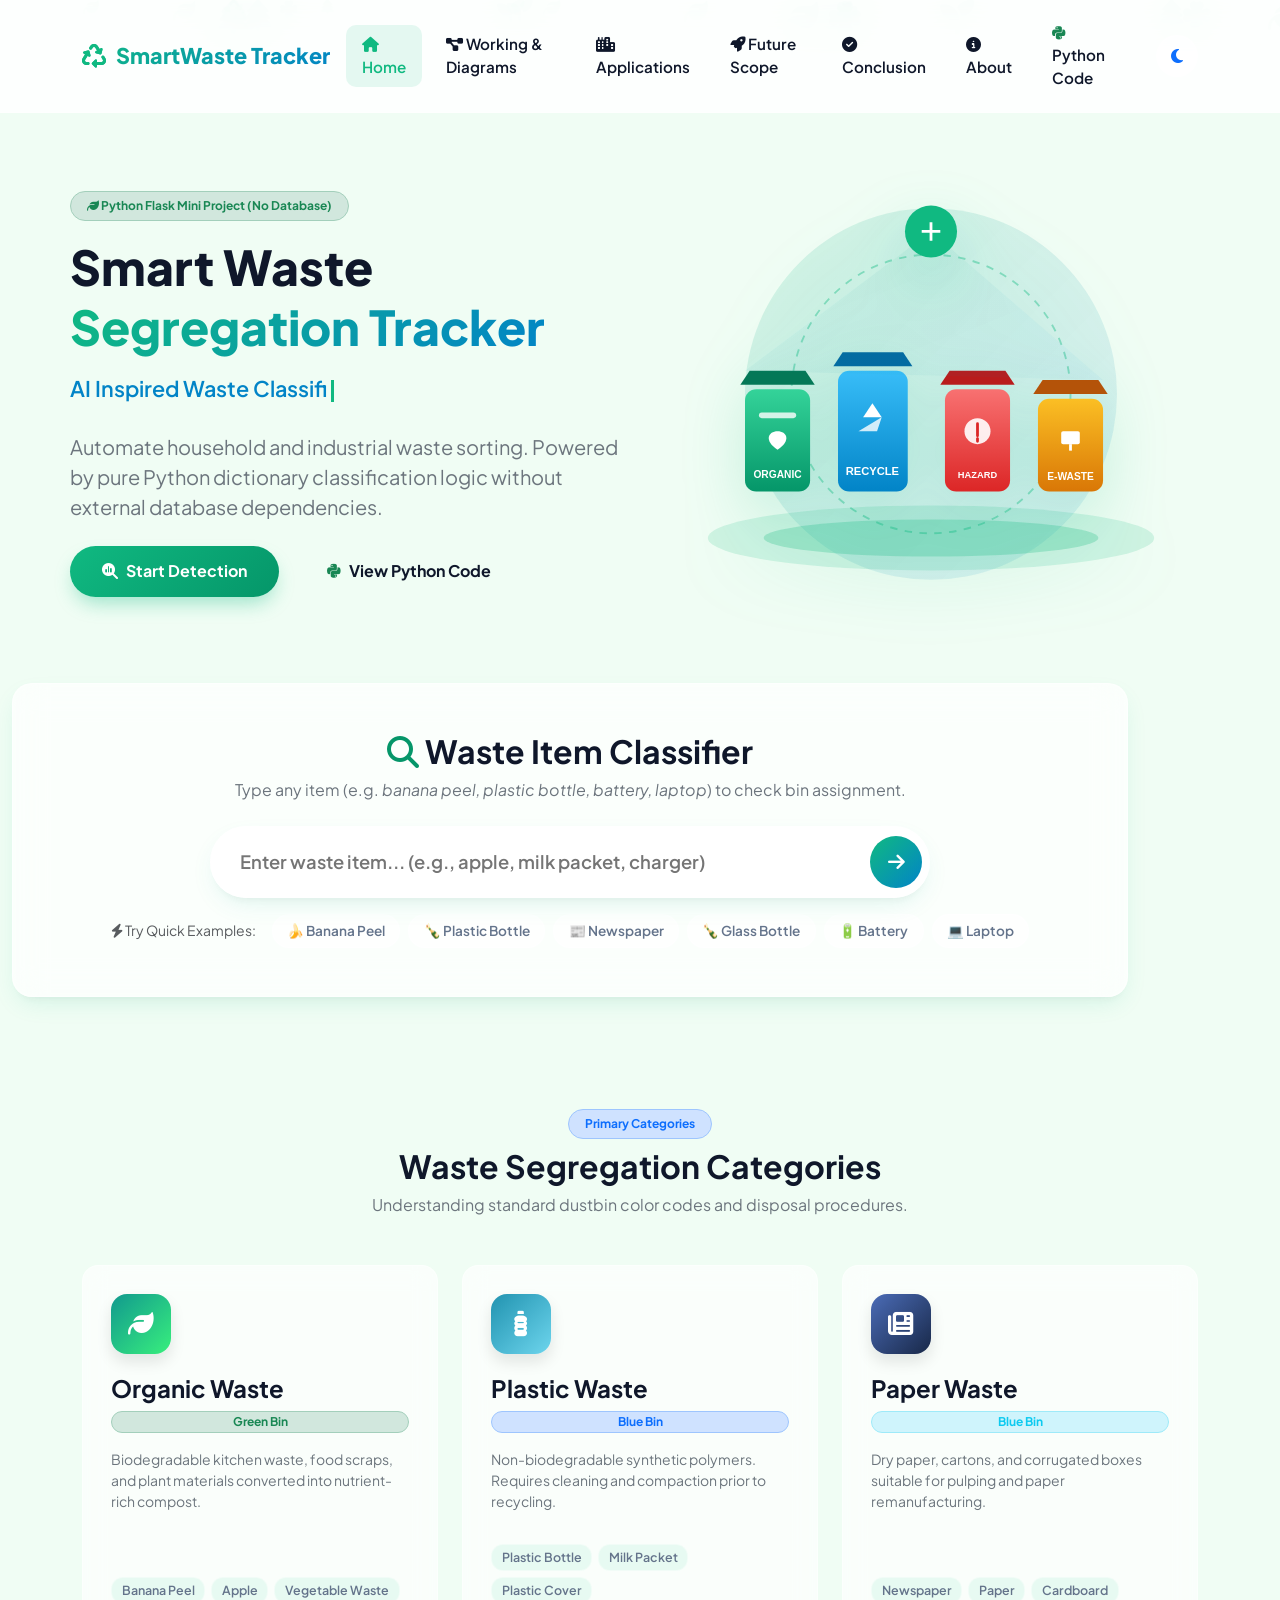
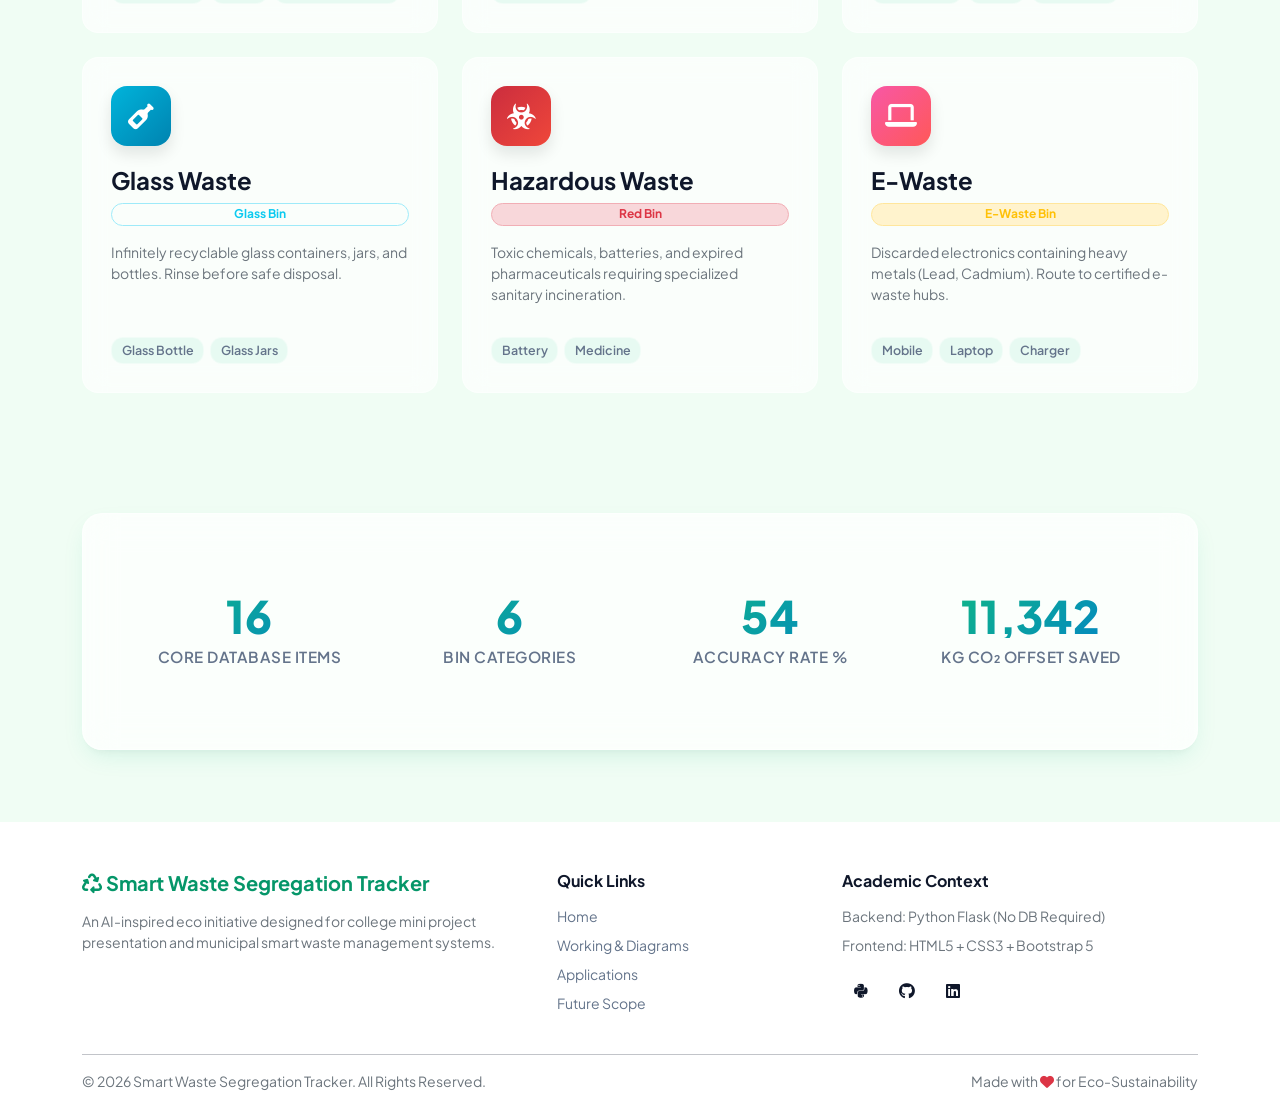
==== commit 34a34af2: "Fix all bare vendor/js/css paths to use ./ prefix for GitHub Pages compatibility" ====
--- a/index.html
+++ b/index.html
@@ -8,9 +8,9 @@
     <meta name="description"
         content="A modern AI-inspired waste segregation tracker for college project presentation. Classify waste into Organic, Plastic, Paper, Glass, Hazardous, and E-Waste bins.">
     <!-- Vendor & Font CSS (Offline & GitHub Pages Ready) -->
-    <link rel="stylesheet" href="vendor/css/bootstrap.min.css">
-    <link rel="stylesheet" href="vendor/css/all.min.css">
-    <link rel="stylesheet" href="vendor/css/animate.min.css">
+    <link rel="stylesheet" href="./vendor/css/bootstrap.min.css">
+    <link rel="stylesheet" href="./vendor/css/all.min.css">
+    <link rel="stylesheet" href="./vendor/css/animate.min.css">
     <link rel="preconnect" href="https://fonts.googleapis.com">
     <link rel="preconnect" href="https://fonts.gstatic.com" crossorigin>
     <link
@@ -589,13 +589,11 @@
     </button>
 
     <!-- Vendor JS -->
-    <script src="vendor/js/bootstrap.bundle.min.js"></script>
+    <script src="./vendor/js/bootstrap.bundle.min.js"></script>
     <script src="https://cdn.jsdelivr.net/npm/bootstrap@5.3.2/dist/js/bootstrap.bundle.min.js"></script>
     <!-- Bulletproof JS Links (Offline & GitHub Pages Ready) -->
     <script src="./js/script.js"></script>
     <script src="./static/js/script.js"></script>
-    <script src="js/script.js"></script>
-    <script src="static/js/script.js"></script>
 </body>
 
 </html>
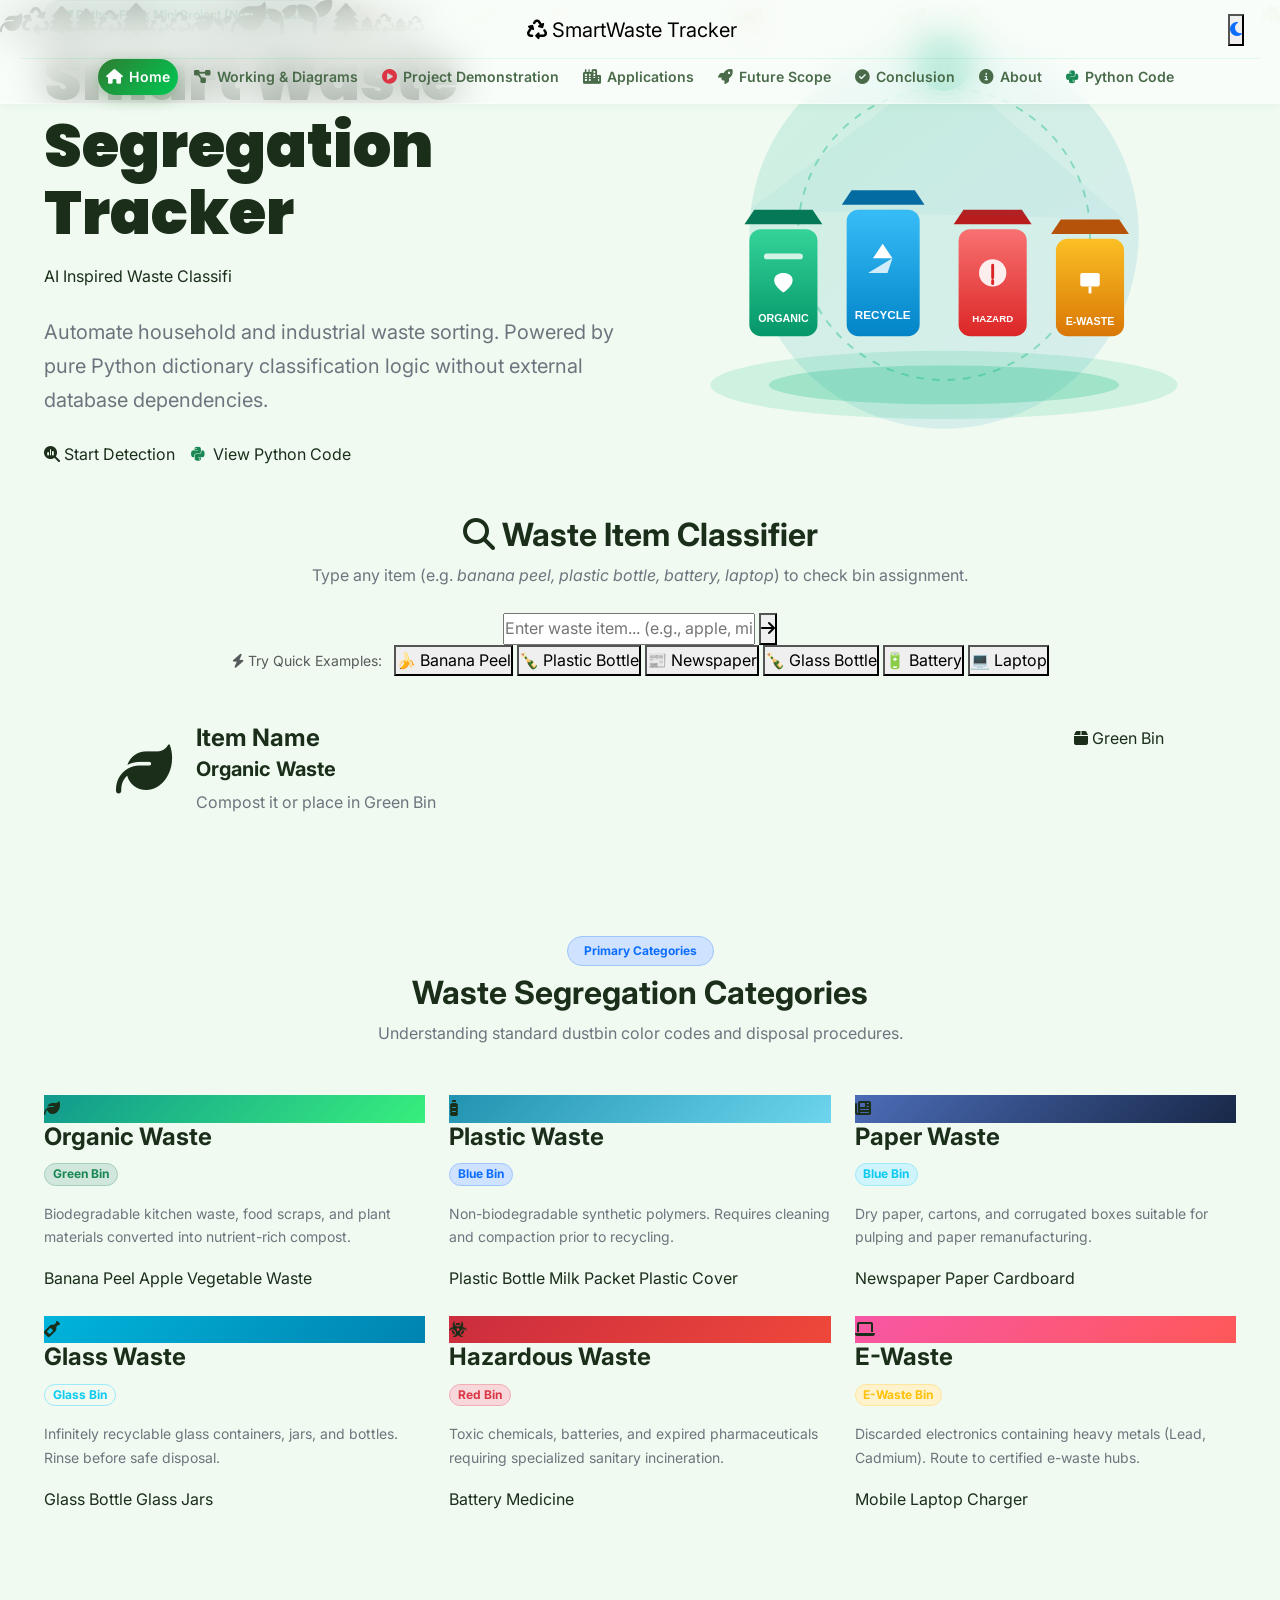
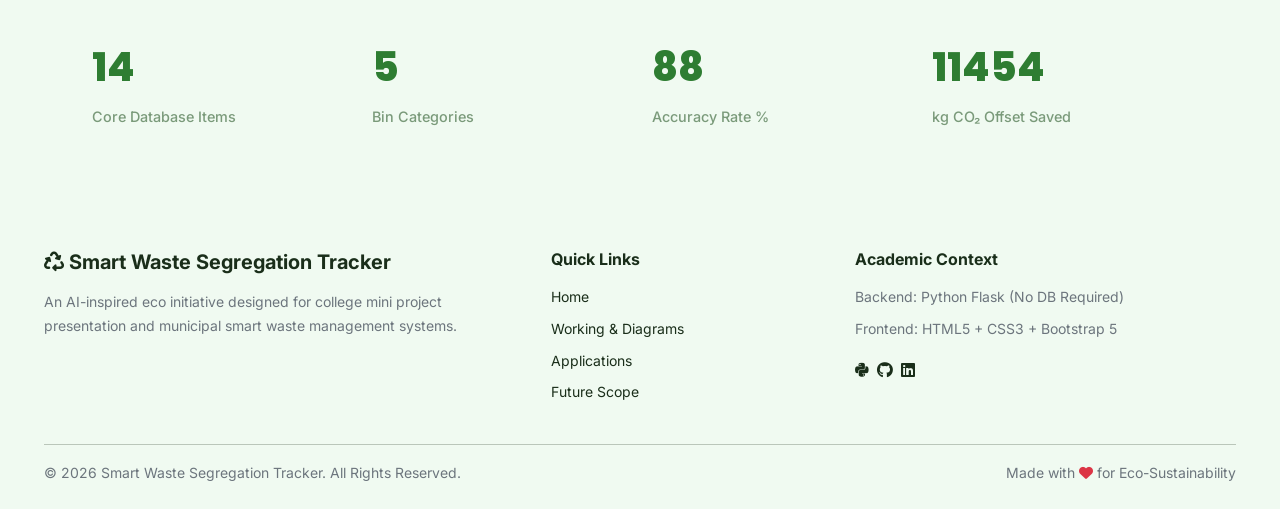
==== commit 4d434451: "Update navigation to 2-row layout with centered logo and add Project Demonstration video section" ====
--- a/index.html
+++ b/index.html
@@ -1,64 +1,56 @@
 <!DOCTYPE html>
 <html lang="en">
-
 <head>
     <meta charset="UTF-8">
     <meta name="viewport" content="width=device-width, initial-scale=1.0">
     <title>Smart Waste Segregation Tracker | AI Inspired Waste Classification</title>
-    <meta name="description"
-        content="A modern AI-inspired waste segregation tracker for college project presentation. Classify waste into Organic, Plastic, Paper, Glass, Hazardous, and E-Waste bins.">
+    <meta name="description" content="A modern AI-inspired waste segregation tracker for college project presentation. Classify waste into Organic, Plastic, Paper, Glass, Hazardous, and E-Waste bins.">
     <!-- Vendor & Font CSS (Offline & GitHub Pages Ready) -->
-    <link rel="stylesheet" href="./vendor/css/bootstrap.min.css">
-    <link rel="stylesheet" href="./vendor/css/all.min.css">
-    <link rel="stylesheet" href="./vendor/css/animate.min.css">
+    <link rel="stylesheet" href="vendor/css/bootstrap.min.css">
+    <link rel="stylesheet" href="vendor/css/all.min.css">
+    <link rel="stylesheet" href="vendor/css/animate.min.css">
     <link rel="preconnect" href="https://fonts.googleapis.com">
     <link rel="preconnect" href="https://fonts.gstatic.com" crossorigin>
-    <link
-        href="https://fonts.googleapis.com/css2?family=Plus+Jakarta+Sans:wght@400;500;600;700;800&family=Outfit:wght@500;600;700;800&display=swap"
-        rel="stylesheet">
+    <link href="https://fonts.googleapis.com/css2?family=Plus+Jakarta+Sans:wght@400;500;600;700;800&family=Outfit:wght@500;600;700;800&display=swap" rel="stylesheet">
     <link rel="stylesheet" href="https://cdn.jsdelivr.net/npm/bootstrap@5.3.2/dist/css/bootstrap.min.css">
     <link rel="stylesheet" href="https://cdnjs.cloudflare.com/ajax/libs/font-awesome/6.4.2/css/all.min.css">
-    <!-- Bulletproof CSS Links (Offline & GitHub Pages Ready) -->
-    <link rel="stylesheet" href="./css/style.css">
-    <link rel="stylesheet" href="./static/css/style.css">
+    <!-- Custom Style -->
+    <link rel="stylesheet" href="css/style.css">
 </head>
-
 <body>
 
     <!-- Particle Background -->
     <div class="bg-particles" id="bgParticles"></div>
 
-    <!-- Navigation Bar -->
-    <nav class="navbar navbar-expand-lg navbar-custom">
-        <div class="container">
-            <a class="navbar-brand" href="index.html">
+    <!-- Navigation Bar (2-Row Layout) -->
+    <nav class="navbar navbar-expand-lg navbar-custom flex-column">
+        <!-- ROW 1: Centered Logo & Theme Toggle -->
+        <div class="container justify-content-center position-relative nav-top-row">
+            <a class="navbar-brand text-center" href="index.html">
                 <i class="fa-solid fa-recycle"></i> SmartWaste Tracker
             </a>
-            <button class="navbar-toggler border-0" type="button" data-bs-toggle="collapse" data-bs-target="#navbarNav">
-                <span class="navbar-toggler-icon"></span>
-            </button>
-            <div class="collapse navbar-collapse" id="navbarNav">
-                <ul class="navbar-nav ms-auto align-items-center gap-2">
-                    <li class="nav-item"><a class="nav-link active" href="index.html"><i class="fa-solid fa-house"></i>
-                            Home</a></li>
-                    <li class="nav-item"><a class="nav-link" href="working.html"><i
-                                class="fa-solid fa-diagram-project"></i> Working & Diagrams</a></li>
-                    <li class="nav-item"><a class="nav-link" href="applications.html"><i class="fa-solid fa-city"></i>
-                            Applications</a></li>
-                    <li class="nav-item"><a class="nav-link" href="future.html"><i class="fa-solid fa-rocket"></i>
-                            Future Scope</a></li>
-                    <li class="nav-item"><a class="nav-link" href="conclusion.html"><i
-                                class="fa-solid fa-circle-check"></i> Conclusion</a></li>
-                    <li class="nav-item"><a class="nav-link" href="about.html"><i class="fa-solid fa-circle-info"></i>
-                            About</a></li>
-                    <li class="nav-item"><a class="nav-link" href="working.html#pythonCodeSection"><i
-                                class="fa-brands fa-python text-success me-1"></i> Python Code</a></li>
-
-                    <li class="nav-item ms-lg-2">
-                        <button class="theme-toggle-btn" id="themeToggleBtn" title="Toggle Light/Dark Theme">
-                            <i class="fa-solid fa-moon"></i>
-                        </button>
-                    </li>
+            <div class="position-absolute end-0 me-3 d-flex align-items-center gap-2">
+                <button class="theme-toggle-btn" id="themeToggleBtn" title="Toggle Light/Dark Theme">
+                    <i class="fa-solid fa-moon"></i>
+                </button>
+                <button class="navbar-toggler border-0" type="button" data-bs-toggle="collapse" data-bs-target="#navbarNav">
+                    <span class="navbar-toggler-icon"></span>
+                </button>
+            </div>
+        </div>
+
+        <!-- ROW 2: Neat Navigation Menu with Icons -->
+        <div class="container justify-content-center">
+            <div class="collapse navbar-collapse justify-content-center" id="navbarNav">
+                <ul class="navbar-nav mx-auto align-items-center gap-1 gap-lg-2">
+                    <li class="nav-item"><a class="nav-link active" href="index.html"><i class="fa-solid fa-house"></i> Home</a></li>
+                    <li class="nav-item"><a class="nav-link" href="working.html"><i class="fa-solid fa-diagram-project"></i> Working & Diagrams</a></li>
+                    <li class="nav-item"><a class="nav-link" href="working.html#projectDemo"><i class="fa-solid fa-circle-play text-danger"></i> Project Demonstration</a></li>
+                    <li class="nav-item"><a class="nav-link" href="applications.html"><i class="fa-solid fa-city"></i> Applications</a></li>
+                    <li class="nav-item"><a class="nav-link" href="future.html"><i class="fa-solid fa-rocket"></i> Future Scope</a></li>
+                    <li class="nav-item"><a class="nav-link" href="conclusion.html"><i class="fa-solid fa-circle-check"></i> Conclusion</a></li>
+                    <li class="nav-item"><a class="nav-link" href="about.html"><i class="fa-solid fa-circle-info"></i> About</a></li>
+                    <li class="nav-item"><a class="nav-link" href="working.html#pythonCodeSection"><i class="fa-brands fa-python text-success"></i> Python Code</a></li>
                 </ul>
             </div>
         </div>
@@ -68,8 +60,7 @@
     <header class="hero-section container">
         <div class="row align-items-center gy-4">
             <div class="col-lg-6">
-                <span
-                    class="badge bg-success-subtle text-success border border-success-subtle px-3 py-2 rounded-pill fw-bold mb-3">
+                <span class="badge bg-success-subtle text-success border border-success-subtle px-3 py-2 rounded-pill fw-bold mb-3">
                     <i class="fa-solid fa-leaf"></i> Python Flask Mini Project (No Database)
                 </span>
                 <h1 class="hero-title">
@@ -79,24 +70,20 @@
                     <span id="typingText"></span><span class="typing-cursor"></span>
                 </div>
                 <p class="text-secondary fs-5 mb-4">
-                    Automate household and industrial waste sorting. Powered by pure Python dictionary classification
-                    logic without external database dependencies.
+                    Automate household and industrial waste sorting. Powered by pure Python dictionary classification logic without external database dependencies.
                 </p>
                 <div class="d-flex flex-wrap gap-3">
                     <a href="#searchSection" class="btn-eco-primary">
                         <i class="fa-solid fa-magnifying-glass-chart"></i> Start Detection
                     </a>
-                    <a href="working.html#pythonCodeSection"
-                        class="btn-eco-outline border-0 bg-transparent text-decoration-none d-inline-flex align-items-center gap-2">
+                    <a href="working.html#pythonCodeSection" class="btn-eco-outline border-0 bg-transparent text-decoration-none d-inline-flex align-items-center gap-2">
                         <i class="fa-brands fa-python text-success"></i> View Python Code
                     </a>
                 </div>
             </div>
             <div class="col-lg-6 text-center">
                 <div class="hero-img-wrapper">
-                    <img src="./images/hero.svg"
-                        onerror="this.onerror=null; this.src=\'./static/images/hero.svg\'; if(!this.src) this.src=\'images/hero.svg\';"
-                        alt="Smart Waste Segregation Illustration" class="img-fluid">
+                    <img src="images/hero.svg" alt="Smart Waste Segregation Illustration" class="img-fluid">
                 </div>
             </div>
         </div>
@@ -105,22 +92,18 @@
     <!-- Search Section -->
     <section class="search-section container" id="searchSection">
         <div class="glass-panel p-4 p-md-5 text-center">
-            <h2 class="fw-bold mb-2"><i class="fa-solid fa-magnifying-glass text-emerald"></i> Waste Item Classifier
-            </h2>
-            <p class="text-secondary mb-4">Type any item (e.g. <i>banana peel, plastic bottle, battery, laptop</i>) to
-                check bin assignment.</p>
+            <h2 class="fw-bold mb-2"><i class="fa-solid fa-magnifying-glass text-emerald"></i> Waste Item Classifier</h2>
+            <p class="text-secondary mb-4">Type any item (e.g. <i>banana peel, plastic bottle, battery, laptop</i>) to check bin assignment.</p>
 
             <div class="search-box-wrapper">
-                <input type="text" id="wasteSearchInput" class="search-input"
-                    placeholder="Enter waste item... (e.g., apple, milk packet, charger)" autocomplete="off">
+                <input type="text" id="wasteSearchInput" class="search-input" placeholder="Enter waste item... (e.g., apple, milk packet, charger)" autocomplete="off">
                 <button type="button" id="wasteSearchBtn" class="search-btn" title="Classify Item">
                     <i class="fa-solid fa-arrow-right"></i>
                 </button>
             </div>
 
             <div class="quick-tags">
-                <span class="text-muted small align-self-center me-2"><i class="fa-solid fa-bolt"></i> Try Quick
-                    Examples:</span>
+                <span class="text-muted small align-self-center me-2"><i class="fa-solid fa-bolt"></i> Try Quick Examples:</span>
                 <button class="tag-btn" data-item="banana peel">🍌 Banana Peel</button>
                 <button class="tag-btn" data-item="plastic bottle">🍾 Plastic Bottle</button>
                 <button class="tag-btn" data-item="newspaper">📰 Newspaper</button>
@@ -147,8 +130,7 @@
                     </div>
                 </div>
                 <div id="unknownAlert" class="alert alert-warning border-0 mt-3 d-none mb-0">
-                    <i class="fa-solid fa-triangle-exclamation"></i> <strong>Unknown Item Notice:</strong> Item not
-                    found in pre-indexed dictionary. Sent for AI manual classification audit.
+                    <i class="fa-solid fa-triangle-exclamation"></i> <strong>Unknown Item Notice:</strong> Item not found in pre-indexed dictionary. Sent for AI manual classification audit.
                 </div>
             </div>
         </div>
@@ -157,9 +139,7 @@
     <!-- Dashboard Categories Grid -->
     <section class="container my-5">
         <div class="text-center mb-5">
-            <span
-                class="badge bg-primary-subtle text-primary border border-primary-subtle px-3 py-2 rounded-pill fw-bold mb-2">Primary
-                Categories</span>
+            <span class="badge bg-primary-subtle text-primary border border-primary-subtle px-3 py-2 rounded-pill fw-bold mb-2">Primary Categories</span>
             <h2 class="fw-bold">Waste Segregation Categories</h2>
             <p class="text-secondary">Understanding standard dustbin color codes and disposal procedures.</p>
         </div>
@@ -172,11 +152,8 @@
                         <i class="fa-solid fa-leaf"></i>
                     </div>
                     <h4 class="fw-bold mb-2">Organic Waste</h4>
-                    <span
-                        class="badge bg-success-subtle text-success border border-success-subtle rounded-pill w-fit mb-3">Green
-                        Bin</span>
-                    <p class="text-secondary small mb-3">Biodegradable kitchen waste, food scraps, and plant materials
-                        converted into nutrient-rich compost.</p>
+                    <span class="badge bg-success-subtle text-success border border-success-subtle rounded-pill w-fit mb-3">Green Bin</span>
+                    <p class="text-secondary small mb-3">Biodegradable kitchen waste, food scraps, and plant materials converted into nutrient-rich compost.</p>
                     <div class="examples-badge-group">
                         <span class="example-chip">Banana Peel</span>
                         <span class="example-chip">Apple</span>
@@ -192,11 +169,8 @@
                         <i class="fa-solid fa-bottle-water"></i>
                     </div>
                     <h4 class="fw-bold mb-2">Plastic Waste</h4>
-                    <span
-                        class="badge bg-primary-subtle text-primary border border-primary-subtle rounded-pill w-fit mb-3">Blue
-                        Bin</span>
-                    <p class="text-secondary small mb-3">Non-biodegradable synthetic polymers. Requires cleaning and
-                        compaction prior to recycling.</p>
+                    <span class="badge bg-primary-subtle text-primary border border-primary-subtle rounded-pill w-fit mb-3">Blue Bin</span>
+                    <p class="text-secondary small mb-3">Non-biodegradable synthetic polymers. Requires cleaning and compaction prior to recycling.</p>
                     <div class="examples-badge-group">
                         <span class="example-chip">Plastic Bottle</span>
                         <span class="example-chip">Milk Packet</span>
@@ -212,10 +186,8 @@
                         <i class="fa-solid fa-newspaper"></i>
                     </div>
                     <h4 class="fw-bold mb-2">Paper Waste</h4>
-                    <span class="badge bg-info-subtle text-info border border-info-subtle rounded-pill w-fit mb-3">Blue
-                        Bin</span>
-                    <p class="text-secondary small mb-3">Dry paper, cartons, and corrugated boxes suitable for pulping
-                        and paper remanufacturing.</p>
+                    <span class="badge bg-info-subtle text-info border border-info-subtle rounded-pill w-fit mb-3">Blue Bin</span>
+                    <p class="text-secondary small mb-3">Dry paper, cartons, and corrugated boxes suitable for pulping and paper remanufacturing.</p>
                     <div class="examples-badge-group">
                         <span class="example-chip">Newspaper</span>
                         <span class="example-chip">Paper</span>
@@ -231,10 +203,8 @@
                         <i class="fa-solid fa-wine-bottle"></i>
                     </div>
                     <h4 class="fw-bold mb-2">Glass Waste</h4>
-                    <span class="badge bg-teal-subtle text-info border border-info-subtle rounded-pill w-fit mb-3">Glass
-                        Bin</span>
-                    <p class="text-secondary small mb-3">Infinitely recyclable glass containers, jars, and bottles.
-                        Rinse before safe disposal.</p>
+                    <span class="badge bg-teal-subtle text-info border border-info-subtle rounded-pill w-fit mb-3">Glass Bin</span>
+                    <p class="text-secondary small mb-3">Infinitely recyclable glass containers, jars, and bottles. Rinse before safe disposal.</p>
                     <div class="examples-badge-group">
                         <span class="example-chip">Glass Bottle</span>
                         <span class="example-chip">Glass Jars</span>
@@ -249,11 +219,8 @@
                         <i class="fa-solid fa-biohazard"></i>
                     </div>
                     <h4 class="fw-bold mb-2">Hazardous Waste</h4>
-                    <span
-                        class="badge bg-danger-subtle text-danger border border-danger-subtle rounded-pill w-fit mb-3">Red
-                        Bin</span>
-                    <p class="text-secondary small mb-3">Toxic chemicals, batteries, and expired pharmaceuticals
-                        requiring specialized sanitary incineration.</p>
+                    <span class="badge bg-danger-subtle text-danger border border-danger-subtle rounded-pill w-fit mb-3">Red Bin</span>
+                    <p class="text-secondary small mb-3">Toxic chemicals, batteries, and expired pharmaceuticals requiring specialized sanitary incineration.</p>
                     <div class="examples-badge-group">
                         <span class="example-chip">Battery</span>
                         <span class="example-chip">Medicine</span>
@@ -268,11 +235,8 @@
                         <i class="fa-solid fa-laptop"></i>
                     </div>
                     <h4 class="fw-bold mb-2">E-Waste</h4>
-                    <span
-                        class="badge bg-warning-subtle text-warning border border-warning-subtle rounded-pill w-fit mb-3">E-Waste
-                        Bin</span>
-                    <p class="text-secondary small mb-3">Discarded electronics containing heavy metals (Lead, Cadmium).
-                        Route to certified e-waste hubs.</p>
+                    <span class="badge bg-warning-subtle text-warning border border-warning-subtle rounded-pill w-fit mb-3">E-Waste Bin</span>
+                    <p class="text-secondary small mb-3">Discarded electronics containing heavy metals (Lead, Cadmium). Route to certified e-waste hubs.</p>
                     <div class="examples-badge-group">
                         <span class="example-chip">Mobile</span>
                         <span class="example-chip">Laptop</span>
@@ -316,13 +280,11 @@
     </section>
 
     <!-- PYTHON CODE MODAL -->
-    <div class="modal fade" id="pythonCodeModal" tabindex="-1" aria-labelledby="pythonCodeModalLabel"
-        aria-hidden="true">
+    <div class="modal fade" id="pythonCodeModal" tabindex="-1" aria-labelledby="pythonCodeModalLabel" aria-hidden="true">
         <div class="modal-dialog modal-xl modal-dialog-centered modal-dialog-scrollable">
             <div class="modal-content glass-panel border-0 text-start shadow-lg">
                 <div class="modal-header border-bottom border-glass pb-3">
-                    <h5 class="modal-title fw-bold text-success d-flex align-items-center gap-2"
-                        id="pythonCodeModalLabel">
+                    <h5 class="modal-title fw-bold text-success d-flex align-items-center gap-2" id="pythonCodeModalLabel">
                         <i class="fa-brands fa-python text-emerald fs-4"></i>
                         <span>Smart Waste Segregation Tracker &mdash; Python Code & Explanation</span>
                     </h5>
@@ -334,19 +296,15 @@
                         <div class="col-lg-6">
                             <div class="code-column-wrapper h-100 d-flex flex-column">
                                 <div class="d-flex align-items-center justify-content-between mb-2">
-                                    <span
-                                        class="badge bg-success-subtle text-success border border-success-subtle px-3 py-2 rounded-pill fw-bold">
+                                    <span class="badge bg-success-subtle text-success border border-success-subtle px-3 py-2 rounded-pill fw-bold">
                                         <i class="fa-solid fa-code me-1"></i> Python Code (CLI Mini Project)
                                     </span>
-                                    <button class="btn btn-sm btn-outline-success rounded-pill px-3 py-1 fw-bold"
-                                        id="copyPythonCodeBtn">
+                                    <button class="btn btn-sm btn-outline-success rounded-pill px-3 py-1 fw-bold" id="copyPythonCodeBtn">
                                         <i class="fa-solid fa-copy me-1"></i> Copy Code
                                     </button>
                                 </div>
-                                <div class="position-relative flex-grow-1 bg-dark rounded-4 p-3 border border-secondary border-opacity-25 shadow-sm"
-                                    style="min-height: 460px;">
-                                    <pre class="m-0 text-light font-monospace small" id="pythonCodeBlock"
-                                        style="max-height: 520px; overflow-y: auto; white-space: pre-wrap; font-family: 'Fira Code', 'Cascadia Code', Consolas, Monaco, monospace; line-height: 1.5;"><code># ============================================
+                                <div class="position-relative flex-grow-1 bg-dark rounded-4 p-3 border border-secondary border-opacity-25 shadow-sm" style="min-height: 460px;">
+                                    <pre class="m-0 text-light font-monospace small" id="pythonCodeBlock" style="max-height: 520px; overflow-y: auto; white-space: pre-wrap; font-family: 'Fira Code', 'Cascadia Code', Consolas, Monaco, monospace; line-height: 1.5;"><code># ============================================
 # SMART WASTE SEGREGATION TRACKER
 # Mini Project
 # Language: Python
@@ -416,80 +374,62 @@
                         <div class="col-lg-6">
                             <div class="explanation-column-wrapper h-100 d-flex flex-column">
                                 <div class="d-flex align-items-center justify-content-between mb-2">
-                                    <span
-                                        class="badge bg-info-subtle text-info border border-info-subtle px-3 py-2 rounded-pill fw-bold">
+                                    <span class="badge bg-info-subtle text-info border border-info-subtle px-3 py-2 rounded-pill fw-bold">
                                         <i class="fa-solid fa-lightbulb me-1"></i> Technical Explanation
                                     </span>
                                 </div>
-                                <div class="explanation-scroll-container flex-grow-1 pe-2"
-                                    style="max-height: 520px; overflow-y: auto;">
-
+                                <div class="explanation-scroll-container flex-grow-1 pe-2" style="max-height: 520px; overflow-y: auto;">
+                                    
                                     <!-- Overview Card -->
                                     <div class="glass-card p-3 mb-3 border-start border-4 border-emerald">
-                                        <h6 class="fw-bold text-emerald mb-1"><i
-                                                class="fa-solid fa-circle-info me-2"></i>Project Overview</h6>
+                                        <h6 class="fw-bold text-emerald mb-1"><i class="fa-solid fa-circle-info me-2"></i>Project Overview</h6>
                                         <p class="small text-secondary mb-0">
-                                            This Python script is a standalone command-line application designed for
-                                            smart waste classification. It operates using an in-memory dictionary data
-                                            structure and bidirectional keyword matching without requiring external
-                                            database dependencies.
+                                            This Python script is a standalone command-line application designed for smart waste classification. It operates using an in-memory dictionary data structure and bidirectional keyword matching without requiring external database dependencies.
                                         </p>
                                     </div>
 
                                     <!-- Step 1 Explanation -->
                                     <div class="glass-card p-3 mb-3">
                                         <div class="d-flex align-items-center gap-2 mb-2">
-                                            <span class="badge bg-emerald text-white rounded-circle p-2"
-                                                style="width: 24px; height: 24px; display: inline-flex; align-items: center; justify-content: center;">1</span>
+                                            <span class="badge bg-emerald text-white rounded-circle p-2" style="width: 24px; height: 24px; display: inline-flex; align-items: center; justify-content: center;">1</span>
                                             <h6 class="fw-bold mb-0">Waste Database Dictionary (`waste_data`)</h6>
                                         </div>
                                         <p class="small text-secondary mb-2">
-                                            Stores waste items mapped to 3-element tuples containing classification
-                                            details:
+                                            Stores waste items mapped to 3-element tuples containing classification details:
                                         </p>
                                         <ul class="small text-secondary mb-0 ps-3">
-                                            <li><b>Waste Category</b>: Organic, Plastic, Paper, Glass, Hazardous, or
-                                                E-Waste.</li>
-                                            <li><b>Dustbin</b>: Target bin color (Green, Blue, Red, Glass, E-Waste Bin).
-                                            </li>
-                                            <li><b>Instruction</b>: Actionable guidance (Compost, Recycle, Send to
-                                                E-Waste Center).</li>
+                                            <li><b>Waste Category</b>: Organic, Plastic, Paper, Glass, Hazardous, or E-Waste.</li>
+                                            <li><b>Dustbin</b>: Target bin color (Green, Blue, Red, Glass, E-Waste Bin).</li>
+                                            <li><b>Instruction</b>: Actionable guidance (Compost, Recycle, Send to E-Waste Center).</li>
                                         </ul>
                                     </div>
 
                                     <!-- Step 2 Explanation -->
                                     <div class="glass-card p-3 mb-3">
                                         <div class="d-flex align-items-center gap-2 mb-2">
-                                            <span class="badge bg-emerald text-white rounded-circle p-2"
-                                                style="width: 24px; height: 24px; display: inline-flex; align-items: center; justify-content: center;">2</span>
+                                            <span class="badge bg-emerald text-white rounded-circle p-2" style="width: 24px; height: 24px; display: inline-flex; align-items: center; justify-content: center;">2</span>
                                             <h6 class="fw-bold mb-0">Formatted Header Banner</h6>
                                         </div>
                                         <p class="small text-secondary mb-0">
-                                            Uses <code>print("=" * 50)</code> to create visual separator lines and print
-                                            a clear title banner for console presentations.
+                                            Uses <code>print("=" * 50)</code> to create visual separator lines and print a clear title banner for console presentations.
                                         </p>
                                     </div>
 
                                     <!-- Step 3 Explanation -->
                                     <div class="glass-card p-3 mb-3">
                                         <div class="d-flex align-items-center gap-2 mb-2">
-                                            <span class="badge bg-emerald text-white rounded-circle p-2"
-                                                style="width: 24px; height: 24px; display: inline-flex; align-items: center; justify-content: center;">3</span>
-                                            <h6 class="fw-bold mb-0">Interactive Loop (`while True`) & Input Cleaning
-                                            </h6>
+                                            <span class="badge bg-emerald text-white rounded-circle p-2" style="width: 24px; height: 24px; display: inline-flex; align-items: center; justify-content: center;">3</span>
+                                            <h6 class="fw-bold mb-0">Interactive Loop (`while True`) & Input Cleaning</h6>
                                         </div>
                                         <p class="small text-secondary mb-0">
-                                            Runs an infinite loop accepting user queries. The input string is normalized
-                                            using <code>.lower().strip()</code> to make input matching case-insensitive
-                                            and trim extra spaces.
+                                            Runs an infinite loop accepting user queries. The input string is normalized using <code>.lower().strip()</code> to make input matching case-insensitive and trim extra spaces.
                                         </p>
                                     </div>
 
                                     <!-- Step 4 Explanation -->
                                     <div class="glass-card p-3 mb-3">
                                         <div class="d-flex align-items-center gap-2 mb-2">
-                                            <span class="badge bg-emerald text-white rounded-circle p-2"
-                                                style="width: 24px; height: 24px; display: inline-flex; align-items: center; justify-content: center;">4</span>
+                                            <span class="badge bg-emerald text-white rounded-circle p-2" style="width: 24px; height: 24px; display: inline-flex; align-items: center; justify-content: center;">4</span>
                                             <h6 class="fw-bold mb-0">Simple NLP Keyword Matching Loop</h6>
                                         </div>
                                         <p class="small text-secondary mb-2">
@@ -499,34 +439,29 @@
                                             if key in item or item in key:
                                         </div>
                                         <p class="small text-secondary mb-0">
-                                            Matches user entries like <i>"used plastic bottle"</i> or <i>"paper"</i>
-                                            accurately, unpacks tuple values, displays results, and breaks the loop.
+                                            Matches user entries like <i>"used plastic bottle"</i> or <i>"paper"</i> accurately, unpacks tuple values, displays results, and breaks the loop.
                                         </p>
                                     </div>
 
                                     <!-- Step 5 Explanation -->
                                     <div class="glass-card p-3 mb-3">
                                         <div class="d-flex align-items-center gap-2 mb-2">
-                                            <span class="badge bg-emerald text-white rounded-circle p-2"
-                                                style="width: 24px; height: 24px; display: inline-flex; align-items: center; justify-content: center;">5</span>
+                                            <span class="badge bg-emerald text-white rounded-circle p-2" style="width: 24px; height: 24px; display: inline-flex; align-items: center; justify-content: center;">5</span>
                                             <h6 class="fw-bold mb-0">Fallback Handling (`if not found`)</h6>
                                         </div>
                                         <p class="small text-secondary mb-0">
-                                            If an item is not in the database, notifies the user and suggests referring
-                                            to local municipal waste disposal rules.
+                                            If an item is not in the database, notifies the user and suggests referring to local municipal waste disposal rules.
                                         </p>
                                     </div>
 
                                     <!-- Step 6 Explanation -->
                                     <div class="glass-card p-3">
                                         <div class="d-flex align-items-center gap-2 mb-2">
-                                            <span class="badge bg-emerald text-white rounded-circle p-2"
-                                                style="width: 24px; height: 24px; display: inline-flex; align-items: center; justify-content: center;">6</span>
+                                            <span class="badge bg-emerald text-white rounded-circle p-2" style="width: 24px; height: 24px; display: inline-flex; align-items: center; justify-content: center;">6</span>
                                             <h6 class="fw-bold mb-0">Continuation Check & Exit</h6>
                                         </div>
                                         <p class="small text-secondary mb-0">
-                                            Asks <code>Do you want to check another item? (yes/no)</code>. If response
-                                            is not <code>"yes"</code>, prints a exit message and breaks out of the loop.
+                                            Asks <code>Do you want to check another item? (yes/no)</code>. If response is not <code>"yes"</code>, prints a exit message and breaks out of the loop.
                                         </p>
                                     </div>
 
@@ -536,10 +471,8 @@
                     </div>
                 </div>
                 <div class="modal-footer border-top border-glass pt-3">
-                    <span class="me-auto text-muted small"><i class="fa-solid fa-code text-success me-1"></i> Python
-                        3.8+ CLI Mini Project | Dual Code & Technical Breakdown</span>
-                    <button type="button" class="btn btn-secondary rounded-pill px-4"
-                        data-bs-dismiss="modal">Close</button>
+                    <span class="me-auto text-muted small"><i class="fa-solid fa-code text-success me-1"></i> Python 3.8+ CLI Mini Project | Dual Code & Technical Breakdown</span>
+                    <button type="button" class="btn btn-secondary rounded-pill px-4" data-bs-dismiss="modal">Close</button>
                 </div>
             </div>
         </div>
@@ -550,10 +483,8 @@
         <div class="container">
             <div class="row gy-4 mb-4">
                 <div class="col-lg-5">
-                    <h5 class="fw-bold text-emerald mb-3"><i class="fa-solid fa-recycle"></i> Smart Waste Segregation
-                        Tracker</h5>
-                    <p class="text-secondary small">An AI-inspired eco initiative designed for college mini project
-                        presentation and municipal smart waste management systems.</p>
+                    <h5 class="fw-bold text-emerald mb-3"><i class="fa-solid fa-recycle"></i> Smart Waste Segregation Tracker</h5>
+                    <p class="text-secondary small">An AI-inspired eco initiative designed for college mini project presentation and municipal smart waste management systems.</p>
                 </div>
                 <div class="col-lg-3 col-6">
                     <h6 class="fw-bold mb-3">Quick Links</h6>
@@ -588,12 +519,12 @@
         <i class="fa-solid fa-arrow-up"></i>
     </button>
 
-    <!-- Vendor JS -->
-    <script src="./vendor/js/bootstrap.bundle.min.js"></script>
+            <!-- Vendor JS -->
+    <script src="vendor/js/bootstrap.bundle.min.js"></script>
     <script src="https://cdn.jsdelivr.net/npm/bootstrap@5.3.2/dist/js/bootstrap.bundle.min.js"></script>
-    <!-- Bulletproof JS Links (Offline & GitHub Pages Ready) -->
-    <script src="./js/script.js"></script>
-    <script src="./static/js/script.js"></script>
+    <!-- Custom JS -->
+    <script src="js/script.js"></script>
+    <script src="static/js/script.js"></script>
+    <script src="js/script.js"></script>
 </body>
-
 </html>
--- a/css/style.css
+++ b/css/style.css
@@ -1,815 +1,2664 @@
-/* ============================================
-   SMART WASTE SEGREGATION TRACKER
-   Custom Glassmorphism & Modern Styling
-============================================ */
-
+/* ============================================================
+   SMART WASTE SEGREGATION TRACKER — Premium Design System v2.0
+   ============================================================ */
+
+/* ── Google Fonts ── */
+@import url('https://fonts.googleapis.com/css2?family=Poppins:wght@300;400;500;600;700;800;900&family=Inter:wght@300;400;500;600;700;800&display=swap');
+
+/* ── CSS Custom Properties (Design Tokens) ── */
 :root {
-    --bg-primary: #f0fdf4;
-    --bg-secondary: #ffffff;
-    --bg-glass: rgba(255, 255, 255, 0.75);
-    --bg-glass-card: rgba(255, 255, 255, 0.65);
-    --border-glass: rgba(255, 255, 255, 0.4);
-    --text-primary: #0f172a;
-    --text-muted: #64748b;
-    --accent-green: #10b981;
-    --accent-emerald: #059669;
-    --accent-blue: #0284c7;
-    --accent-teal: #14b8a6;
-    --shadow-sm: 0 4px 6px -1px rgba(0, 0, 0, 0.05);
-    --shadow-md: 0 10px 25px -5px rgba(16, 185, 129, 0.12), 0 8px 10px -6px rgba(0, 0, 0, 0.05);
-    --shadow-glow: 0 0 25px rgba(16, 185, 129, 0.25);
-    --nav-bg: rgba(255, 255, 255, 0.85);
-    --card-hover-y: -6px;
-    --transition-speed: 0.3s;
-}
-
+  --primary: #2E7D32;
+  --primary-light: #4CAF50;
+  --primary-dark: #1B5E20;
+  --secondary: #00C853;
+  --accent: #4CAF50;
+  --accent-glow: rgba(0, 200, 83, 0.4);
+
+  --bg-body: #f0faf1;
+  --bg-white: #ffffff;
+  --bg-card: rgba(255, 255, 255, 0.72);
+  --bg-glass: rgba(255, 255, 255, 0.25);
+  --bg-glass-strong: rgba(255, 255, 255, 0.6);
+  --bg-hero: linear-gradient(135deg, #e8f5e9 0%, #f1f8e9 30%, #ffffff 60%, #e0f2f1 100%);
+  --bg-section-alt: #f5fdf6;
+
+  --text-primary: #1a2e1a;
+  --text-secondary: #4a6b4a;
+  --text-muted: #7a9a7a;
+  --text-white: #ffffff;
+
+  --border-color: rgba(46, 125, 50, 0.12);
+  --border-glass: rgba(255, 255, 255, 0.4);
+
+  --shadow-sm: 0 2px 8px rgba(46, 125, 50, 0.06);
+  --shadow-md: 0 8px 32px rgba(46, 125, 50, 0.1);
+  --shadow-lg: 0 20px 60px rgba(46, 125, 50, 0.12);
+  --shadow-xl: 0 30px 80px rgba(46, 125, 50, 0.15);
+  --shadow-glow: 0 0 40px rgba(0, 200, 83, 0.2);
+
+  --radius-sm: 10px;
+  --radius-md: 16px;
+  --radius-lg: 20px;
+  --radius-xl: 28px;
+  --radius-full: 50px;
+
+  --font-heading: 'Poppins', sans-serif;
+  --font-body: 'Inter', sans-serif;
+
+  --transition-fast: 0.2s cubic-bezier(0.4, 0, 0.2, 1);
+  --transition-base: 0.3s cubic-bezier(0.4, 0, 0.2, 1);
+  --transition-slow: 0.5s cubic-bezier(0.4, 0, 0.2, 1);
+  --transition-bounce: 0.5s cubic-bezier(0.34, 1.56, 0.64, 1);
+
+  --nav-height: 110px;
+  --container-max: 1240px;
+}
+
+/* ── Dark Mode ── */
 [data-theme="dark"] {
-    --bg-primary: #09131a;
-    --bg-secondary: #0f1d26;
-    --bg-glass: rgba(15, 29, 38, 0.75);
-    --bg-glass-card: rgba(18, 34, 45, 0.65);
-    --border-glass: rgba(255, 255, 255, 0.08);
-    --text-primary: #f8fafc;
-    --text-muted: #94a3b8;
-    --accent-green: #34d399;
-    --accent-emerald: #10b981;
-    --accent-blue: #38bdf8;
-    --accent-teal: #2dd4bf;
-    --shadow-sm: 0 4px 6px -1px rgba(0, 0, 0, 0.3);
-    --shadow-md: 0 10px 25px -5px rgba(0, 0, 0, 0.5);
-    --shadow-glow: 0 0 25px rgba(52, 211, 153, 0.2);
-    --nav-bg: rgba(9, 19, 26, 0.88);
-}
-
-* {
-    box-sizing: border-box;
+  --bg-body: #0a1a0a;
+  --bg-white: #111e11;
+  --bg-card: rgba(17, 30, 17, 0.8);
+  --bg-glass: rgba(17, 30, 17, 0.5);
+  --bg-glass-strong: rgba(17, 30, 17, 0.75);
+  --bg-hero: linear-gradient(135deg, #0a1a0a 0%, #0d1f0d 30%, #111e11 60%, #0a1a0a 100%);
+  --bg-section-alt: #0d1f0d;
+
+  --text-primary: #e0f2e0;
+  --text-secondary: #a0c8a0;
+  --text-muted: #6a9a6a;
+
+  --border-color: rgba(0, 200, 83, 0.15);
+  --border-glass: rgba(0, 200, 83, 0.2);
+
+  --shadow-sm: 0 2px 8px rgba(0, 0, 0, 0.3);
+  --shadow-md: 0 8px 32px rgba(0, 0, 0, 0.4);
+  --shadow-lg: 0 20px 60px rgba(0, 0, 0, 0.5);
+  --shadow-xl: 0 30px 80px rgba(0, 0, 0, 0.6);
+  --shadow-glow: 0 0 40px rgba(0, 200, 83, 0.3);
+}
+
+
+/* ══════════════════════════════════════════════════════════
+   RESET & BASE
+   ══════════════════════════════════════════════════════════ */
+*, *::before, *::after {
+  margin: 0;
+  padding: 0;
+  box-sizing: border-box;
+}
+
+html {
+  scroll-behavior: smooth;
+  scroll-padding-top: var(--nav-height);
+}
+
+body {
+  font-family: var(--font-body);
+  background: var(--bg-body);
+  color: var(--text-primary);
+  line-height: 1.7;
+  overflow-x: hidden;
+  transition: background var(--transition-base), color var(--transition-base);
+}
+
+a {
+  text-decoration: none;
+  color: inherit;
+  transition: color var(--transition-fast);
+}
+
+img {
+  max-width: 100%;
+  display: block;
+}
+
+ul {
+  list-style: none;
+}
+
+.container {
+  max-width: var(--container-max);
+  margin: 0 auto;
+  padding: 0 24px;
+}
+
+
+/* ══════════════════════════════════════════════════════════
+   LOADING SCREEN
+   ══════════════════════════════════════════════════════════ */
+.loading-screen {
+  position: fixed;
+  inset: 0;
+  z-index: 99999;
+  background: var(--bg-body);
+  display: flex;
+  flex-direction: column;
+  align-items: center;
+  justify-content: center;
+  gap: 24px;
+  transition: opacity 0.6s ease, visibility 0.6s ease;
+}
+
+.loading-screen.hidden {
+  opacity: 0;
+  visibility: hidden;
+  pointer-events: none;
+}
+
+.loader-container {
+  position: relative;
+  width: 100px;
+  height: 100px;
+}
+
+.loader-ring {
+  position: absolute;
+  inset: 0;
+  border-radius: 50%;
+  border: 4px solid var(--border-color);
+  border-top-color: var(--primary);
+  animation: loaderSpin 1s linear infinite;
+}
+
+.loader-ring-inner {
+  position: absolute;
+  inset: 8px;
+  border-radius: 50%;
+  border: 3px solid var(--border-color);
+  border-bottom-color: var(--secondary);
+  animation: loaderSpin 0.7s linear infinite reverse;
+}
+
+.loader-icon {
+  position: absolute;
+  inset: 0;
+  display: flex;
+  align-items: center;
+  justify-content: center;
+  font-size: 32px;
+  animation: loaderPulse 1.5s ease-in-out infinite;
+}
+
+@keyframes loaderSpin {
+  to { transform: rotate(360deg); }
+}
+
+@keyframes loaderPulse {
+  0%, 100% { transform: scale(1); }
+  50% { transform: scale(1.15); }
+}
+
+.loading-text {
+  font-family: var(--font-heading);
+  font-size: 1rem;
+  color: var(--text-secondary);
+  font-weight: 500;
+  letter-spacing: 0.5px;
+}
+
+.loading-bar {
+  width: 200px;
+  height: 4px;
+  background: var(--border-color);
+  border-radius: 4px;
+  overflow: hidden;
+}
+
+.loading-bar-fill {
+  width: 0%;
+  height: 100%;
+  background: linear-gradient(90deg, var(--primary), var(--secondary));
+  border-radius: 4px;
+  transition: width 0.3s ease;
+}
+
+
+/* ══════════════════════════════════════════════════════════
+   SCROLL PROGRESS
+   ══════════════════════════════════════════════════════════ */
+.scroll-progress {
+  position: fixed;
+  top: 0;
+  left: 0;
+  height: 3px;
+  width: 0%;
+  background: linear-gradient(90deg, var(--primary), var(--secondary), var(--primary-light));
+  z-index: 10001;
+  transition: width 0.1s linear;
+}
+
+
+/* ══════════════════════════════════════════════════════════
+   CURSOR GLOW
+   ══════════════════════════════════════════════════════════ */
+.cursor-glow {
+  position: fixed;
+  width: 300px;
+  height: 300px;
+  border-radius: 50%;
+  background: radial-gradient(circle, rgba(0, 200, 83, 0.08) 0%, transparent 70%);
+  pointer-events: none;
+  z-index: 1;
+  transform: translate(-50%, -50%);
+  transition: opacity 0.3s ease;
+  opacity: 0;
+}
+
+body:hover .cursor-glow {
+  opacity: 1;
+}
+
+
+/* ══════════════════════════════════════════════════════════
+   BACKGROUND PARTICLES (Floating Leaves)
+   ══════════════════════════════════════════════════════════ */
+.bg-particles {
+  position: fixed;
+  inset: 0;
+  pointer-events: none;
+  z-index: 0;
+  overflow: hidden;
+}
+
+.leaf-particle {
+  position: absolute;
+  font-size: 1.2rem;
+  opacity: 0.15;
+  animation: leafFall linear infinite;
+  pointer-events: none;
+}
+
+@keyframes leafFall {
+  0% {
+    transform: translateY(-10vh) rotate(0deg) translateX(0);
+    opacity: 0;
+  }
+  10% { opacity: 0.15; }
+  90% { opacity: 0.15; }
+  100% {
+    transform: translateY(110vh) rotate(720deg) translateX(80px);
+    opacity: 0;
+  }
+}
+
+
+/* ══════════════════════════════════════════════════════════
+   NAVIGATION BAR (2-Row Centered Logo & Icon Menu)
+   ══════════════════════════════════════════════════════════ */
+.navbar {
+  position: fixed;
+  top: 0;
+  left: 0;
+  right: 0;
+  z-index: 10000;
+  display: flex;
+  flex-direction: column;
+  justify-content: center;
+  transition: all var(--transition-base);
+  background: var(--bg-glass-strong);
+  backdrop-filter: blur(20px);
+  -webkit-backdrop-filter: blur(20px);
+  border-bottom: 1px solid var(--border-glass);
+  box-shadow: var(--shadow-sm);
+  padding: 8px 0;
+}
+
+.navbar .nav-top-row {
+  width: 100%;
+  display: flex;
+  align-items: center;
+  justify-content: space-between;
+  padding-bottom: 6px;
+  border-bottom: 1px solid rgba(0, 200, 83, 0.1);
+  position: relative;
+}
+
+.navbar .nav-top-row .nav-logo {
+  position: absolute;
+  left: 50%;
+  transform: translateX(-50%);
+  display: flex;
+  align-items: center;
+  gap: 10px;
+  font-family: var(--font-heading);
+  font-weight: 800;
+  font-size: 1.35rem;
+  color: var(--text-primary);
+}
+
+.logo-icon {
+  font-size: 1.6rem;
+  animation: logoSpin 8s linear infinite;
+}
+
+@keyframes logoSpin {
+  0%, 80%, 100% { transform: rotate(0deg); }
+  90% { transform: rotate(360deg); }
+}
+
+.navbar .nav-menu-row {
+  width: 100%;
+  display: flex;
+  justify-content: center;
+  padding-top: 6px;
+}
+
+.nav-menu {
+  display: flex;
+  align-items: center;
+  justify-content: center;
+  flex-wrap: wrap;
+  gap: 4px;
+}
+
+.nav-link {
+  font-family: var(--font-body);
+  font-size: 0.88rem;
+  font-weight: 600;
+  color: var(--text-secondary);
+  padding: 6px 14px;
+  border-radius: var(--radius-full);
+  transition: all var(--transition-fast);
+  position: relative;
+  display: inline-flex;
+  align-items: center;
+  gap: 6px;
+}
+
+.nav-link i {
+  font-size: 0.92rem;
+}
+
+.nav-link:hover {
+  color: var(--primary);
+  background: rgba(46, 125, 50, 0.1);
+}
+
+.nav-link.active {
+  color: var(--text-white) !important;
+  background: linear-gradient(135deg, var(--primary), var(--secondary));
+  box-shadow: 0 4px 15px rgba(46, 125, 50, 0.3);
+}
+
+.nav-actions {
+  display: flex;
+  align-items: center;
+  gap: 12px;
+  margin-left: auto;
+}
+
+.theme-toggle {
+  width: 42px;
+  height: 42px;
+  border-radius: 50%;
+  border: 2px solid var(--border-color);
+  background: var(--bg-glass);
+  color: var(--text-primary);
+  font-size: 1.1rem;
+  cursor: pointer;
+  display: flex;
+  align-items: center;
+  justify-content: center;
+  transition: all var(--transition-bounce);
+  backdrop-filter: blur(10px);
+}
+
+.theme-toggle:hover {
+  border-color: var(--primary);
+  background: rgba(46, 125, 50, 0.1);
+  transform: rotate(15deg) scale(1.1);
+}
+
+/* Hamburger */
+.hamburger {
+  display: none;
+  flex-direction: column;
+  gap: 5px;
+  width: 28px;
+  cursor: pointer;
+  background: none;
+  border: none;
+  padding: 4px;
+}
+
+.hamburger span {
+  display: block;
+  width: 100%;
+  height: 2.5px;
+  background: var(--text-primary);
+  border-radius: 2px;
+  transition: all var(--transition-base);
+}
+
+.hamburger.active span:nth-child(1) {
+  transform: rotate(45deg) translate(5px, 6px);
+}
+
+.hamburger.active span:nth-child(2) {
+  opacity: 0;
+  transform: translateX(-10px);
+}
+
+.hamburger.active span:nth-child(3) {
+  transform: rotate(-45deg) translate(5px, -6px);
+}
+
+
+/* ── Mobile Menu ── */
+.mobile-overlay {
+  position: fixed;
+  inset: 0;
+  background: rgba(0, 0, 0, 0.5);
+  z-index: 9998;
+  opacity: 0;
+  visibility: hidden;
+  transition: all var(--transition-base);
+  backdrop-filter: blur(4px);
+}
+
+.mobile-overlay.active {
+  opacity: 1;
+  visibility: visible;
+}
+
+.mobile-menu {
+  position: fixed;
+  top: 0;
+  right: -320px;
+  width: 300px;
+  height: 100vh;
+  background: var(--bg-white);
+  z-index: 9999;
+  padding: 24px;
+  display: flex;
+  flex-direction: column;
+  gap: 4px;
+  transition: right var(--transition-slow);
+  box-shadow: -10px 0 40px rgba(0, 0, 0, 0.1);
+  overflow-y: auto;
+}
+
+.mobile-menu.active {
+  right: 0;
+}
+
+.mobile-menu-header {
+  display: flex;
+  align-items: center;
+  gap: 10px;
+  font-family: var(--font-heading);
+  font-weight: 700;
+  font-size: 1.1rem;
+  padding: 16px 0 24px;
+  border-bottom: 1px solid var(--border-color);
+  margin-bottom: 16px;
+}
+
+.mobile-link {
+  display: flex;
+  align-items: center;
+  gap: 14px;
+  padding: 12px 16px;
+  border-radius: var(--radius-md);
+  font-weight: 500;
+  font-size: 0.95rem;
+  color: var(--text-secondary);
+  transition: all var(--transition-fast);
+}
+
+.mobile-link:hover,
+.mobile-link.active {
+  background: rgba(46, 125, 50, 0.08);
+  color: var(--primary);
+}
+
+.mobile-link i {
+  width: 20px;
+  text-align: center;
+  font-size: 1rem;
+}
+
+
+/* ══════════════════════════════════════════════════════════
+   GRADIENT TEXT
+   ══════════════════════════════════════════════════════════ */
+.gradient-text {
+  background: linear-gradient(135deg, var(--primary), var(--secondary));
+  -webkit-background-clip: text;
+  -webkit-text-fill-color: transparent;
+  background-clip: text;
+}
+
+
+/* ══════════════════════════════════════════════════════════
+   BUTTONS
+   ══════════════════════════════════════════════════════════ */
+.btn {
+  display: inline-flex;
+  align-items: center;
+  gap: 10px;
+  padding: 14px 28px;
+  border-radius: var(--radius-full);
+  font-family: var(--font-heading);
+  font-weight: 600;
+  font-size: 0.95rem;
+  cursor: pointer;
+  border: none;
+  transition: all var(--transition-base);
+  position: relative;
+  overflow: hidden;
+}
+
+.btn-primary {
+  background: linear-gradient(135deg, var(--primary), var(--secondary));
+  color: var(--text-white);
+  box-shadow: 0 6px 25px rgba(46, 125, 50, 0.35);
+}
+
+.btn-primary:hover {
+  transform: translateY(-3px);
+  box-shadow: 0 10px 35px rgba(46, 125, 50, 0.45);
+}
+
+.btn-outline {
+  background: transparent;
+  color: var(--primary);
+  border: 2px solid var(--primary);
+}
+
+.btn-outline:hover {
+  background: var(--primary);
+  color: var(--text-white);
+  transform: translateY(-3px);
+  box-shadow: 0 8px 25px rgba(46, 125, 50, 0.3);
+}
+
+.btn-github {
+  background: var(--text-primary);
+  color: var(--text-white);
+}
+
+[data-theme="dark"] .btn-github {
+  background: #333;
+}
+
+.btn-github:hover {
+  transform: translateY(-3px);
+  box-shadow: 0 8px 25px rgba(0, 0, 0, 0.3);
+}
+
+.btn-full {
+  width: 100%;
+  justify-content: center;
+}
+
+/* Ripple Effect */
+.ripple {
+  position: relative;
+  overflow: hidden;
+}
+
+.ripple::after {
+  content: '';
+  position: absolute;
+  width: 0;
+  height: 0;
+  border-radius: 50%;
+  background: rgba(255, 255, 255, 0.35);
+  transform: translate(-50%, -50%);
+  animation: none;
+}
+
+.ripple.animate::after {
+  animation: rippleEffect 0.6s ease-out;
+}
+
+@keyframes rippleEffect {
+  to {
+    width: 500px;
+    height: 500px;
+    opacity: 0;
+  }
+}
+
+
+/* ══════════════════════════════════════════════════════════
+   SECTION COMMON
+   ══════════════════════════════════════════════════════════ */
+.section {
+  padding: 100px 0;
+  position: relative;
+}
+
+.section:nth-child(even) {
+  background: var(--bg-section-alt);
+}
+
+.section-header {
+  text-align: center;
+  max-width: 700px;
+  margin: 0 auto 64px;
+}
+
+.section-badge {
+  display: inline-flex;
+  align-items: center;
+  gap: 8px;
+  padding: 8px 20px;
+  border-radius: var(--radius-full);
+  background: rgba(46, 125, 50, 0.08);
+  color: var(--primary);
+  font-family: var(--font-heading);
+  font-weight: 600;
+  font-size: 0.85rem;
+  margin-bottom: 16px;
+  border: 1px solid rgba(46, 125, 50, 0.15);
+}
+
+.section-title {
+  font-family: var(--font-heading);
+  font-size: 2.8rem;
+  font-weight: 800;
+  line-height: 1.2;
+  margin-bottom: 16px;
+  color: var(--text-primary);
+}
+
+.section-subtitle {
+  font-size: 1.05rem;
+  color: var(--text-muted);
+  line-height: 1.7;
+}
+
+
+/* ══════════════════════════════════════════════════════════
+   HERO SECTION
+   ══════════════════════════════════════════════════════════ */
+.hero {
+  min-height: 100vh;
+  display: flex;
+  align-items: center;
+  position: relative;
+  overflow: hidden;
+  background: var(--bg-hero);
+  padding-top: var(--nav-height);
+}
+
+/* Blobs */
+.hero-blob {
+  position: absolute;
+  border-radius: 50%;
+  filter: blur(80px);
+  opacity: 0.3;
+  animation: blobFloat 8s ease-in-out infinite;
+}
+
+.hero-blob-1 {
+  width: 500px;
+  height: 500px;
+  background: rgba(46, 125, 50, 0.2);
+  top: -100px;
+  right: -100px;
+  animation-delay: 0s;
+}
+
+.hero-blob-2 {
+  width: 400px;
+  height: 400px;
+  background: rgba(0, 200, 83, 0.15);
+  bottom: -50px;
+  left: -100px;
+  animation-delay: 2s;
+}
+
+.hero-blob-3 {
+  width: 300px;
+  height: 300px;
+  background: rgba(76, 175, 80, 0.15);
+  top: 50%;
+  left: 50%;
+  animation-delay: 4s;
+}
+
+@keyframes blobFloat {
+  0%, 100% { transform: translate(0, 0) scale(1); }
+  33% { transform: translate(30px, -40px) scale(1.05); }
+  66% { transform: translate(-20px, 20px) scale(0.95); }
+}
+
+/* Floating Icons */
+.floating-icons {
+  position: absolute;
+  inset: 0;
+  pointer-events: none;
+  z-index: 1;
+}
+
+.float-icon {
+  position: absolute;
+  font-size: 2rem;
+  left: var(--x);
+  top: var(--y);
+  animation: floatIcon 6s ease-in-out infinite;
+  animation-delay: var(--delay);
+  opacity: 0.25;
+}
+
+@keyframes floatIcon {
+  0%, 100% { transform: translateY(0) rotate(0deg); }
+  25% { transform: translateY(-20px) rotate(5deg); }
+  50% { transform: translateY(-10px) rotate(-3deg); }
+  75% { transform: translateY(-25px) rotate(8deg); }
+}
+
+/* Hero Wave */
+.hero-wave {
+  position: absolute;
+  bottom: -2px;
+  left: 0;
+  right: 0;
+  z-index: 2;
+}
+
+.hero-wave svg {
+  display: block;
+  width: 100%;
+  height: 80px;
+}
+
+/* Hero Grid */
+.hero-grid {
+  display: grid;
+  grid-template-columns: 1fr 1fr;
+  gap: 60px;
+  align-items: center;
+  position: relative;
+  z-index: 3;
+}
+
+.hero-badge {
+  display: inline-flex;
+  align-items: center;
+  gap: 8px;
+  padding: 8px 20px;
+  border-radius: var(--radius-full);
+  background: rgba(46, 125, 50, 0.1);
+  color: var(--primary);
+  font-family: var(--font-heading);
+  font-weight: 600;
+  font-size: 0.85rem;
+  margin-bottom: 20px;
+  border: 1px solid rgba(46, 125, 50, 0.2);
+  backdrop-filter: blur(10px);
+}
+
+.hero-title {
+  font-family: var(--font-heading);
+  font-size: 3.8rem;
+  font-weight: 900;
+  line-height: 1.1;
+  margin-bottom: 16px;
+  color: var(--text-primary);
+}
+
+.typing-container {
+  min-height: 32px;
+  margin-bottom: 20px;
+}
+
+.typing-text {
+  font-family: var(--font-body);
+  font-size: 1rem;
+  color: var(--primary);
+  font-weight: 500;
+}
+
+.typing-cursor {
+  font-weight: 300;
+  color: var(--primary);
+  animation: blink 0.8s step-end infinite;
+}
+
+@keyframes blink {
+  50% { opacity: 0; }
+}
+
+.hero-desc {
+  font-size: 1.05rem;
+  color: var(--text-secondary);
+  line-height: 1.8;
+  margin-bottom: 32px;
+  max-width: 520px;
+}
+
+.hero-buttons {
+  display: flex;
+  flex-wrap: wrap;
+  gap: 14px;
+}
+
+/* Hero Visual */
+.hero-visual {
+  display: flex;
+  align-items: center;
+  justify-content: center;
+}
+
+.hero-illustration {
+  width: 100%;
+  max-width: 480px;
+  animation: heroFloat 4s ease-in-out infinite;
+}
+
+@keyframes heroFloat {
+  0%, 100% { transform: translateY(0); }
+  50% { transform: translateY(-15px); }
+}
+
+.hero-svg {
+  width: 100%;
+  height: auto;
+  filter: drop-shadow(0 20px 40px rgba(46, 125, 50, 0.1));
+}
+
+
+/* ══════════════════════════════════════════════════════════
+   STATISTICS
+   ══════════════════════════════════════════════════════════ */
+.stats-section {
+  padding: 60px 0;
+  position: relative;
+  z-index: 3;
+  margin-top: -40px;
+}
+
+.stats-grid {
+  display: grid;
+  grid-template-columns: repeat(4, 1fr);
+  gap: 24px;
+}
+
+.stat-card {
+  background: var(--bg-card);
+  backdrop-filter: blur(20px);
+  -webkit-backdrop-filter: blur(20px);
+  border: 1px solid var(--border-glass);
+  border-radius: var(--radius-lg);
+  padding: 32px 24px;
+  text-align: center;
+  transition: all var(--transition-base);
+  position: relative;
+  overflow: hidden;
+}
+
+.stat-card::before {
+  content: '';
+  position: absolute;
+  top: 0;
+  left: 0;
+  right: 0;
+  height: 3px;
+  background: linear-gradient(90deg, var(--primary), var(--secondary));
+  transform: scaleX(0);
+  transition: transform var(--transition-base);
+}
+
+.stat-card:hover::before {
+  transform: scaleX(1);
+}
+
+.stat-card:hover {
+  transform: translateY(-8px);
+  box-shadow: var(--shadow-lg);
+}
+
+.stat-icon {
+  width: 56px;
+  height: 56px;
+  border-radius: 50%;
+  background: rgba(46, 125, 50, 0.1);
+  color: var(--primary);
+  display: flex;
+  align-items: center;
+  justify-content: center;
+  font-size: 1.3rem;
+  margin: 0 auto 16px;
+  transition: all var(--transition-bounce);
+}
+
+.stat-card:hover .stat-icon {
+  transform: scale(1.15) rotate(10deg);
+  background: linear-gradient(135deg, var(--primary), var(--secondary));
+  color: white;
+}
+
+.stat-number {
+  font-family: var(--font-heading);
+  font-size: 2.5rem;
+  font-weight: 800;
+  color: var(--primary);
+  margin-bottom: 4px;
+}
+
+.stat-label {
+  font-size: 0.9rem;
+  color: var(--text-muted);
+  font-weight: 500;
+}
+
+
+/* ══════════════════════════════════════════════════════════
+   ABOUT SECTION
+   ══════════════════════════════════════════════════════════ */
+.about-grid {
+  display: grid;
+  grid-template-columns: repeat(2, 1fr);
+  gap: 28px;
+}
+
+.about-card {
+  background: var(--bg-card);
+  backdrop-filter: blur(20px);
+  -webkit-backdrop-filter: blur(20px);
+  border: 1px solid var(--border-glass);
+  border-radius: var(--radius-lg);
+  padding: 36px;
+  transition: all var(--transition-base);
+  position: relative;
+  overflow: hidden;
+}
+
+.about-card:hover {
+  transform: translateY(-8px);
+  box-shadow: var(--shadow-lg);
+}
+
+/* Glow card border */
+.glow-card {
+  position: relative;
+}
+
+.glow-card::before {
+  content: '';
+  position: absolute;
+  inset: -2px;
+  border-radius: calc(var(--radius-lg) + 2px);
+  background: linear-gradient(135deg, var(--primary), var(--secondary), var(--primary-light));
+  z-index: -1;
+  opacity: 0;
+  transition: opacity var(--transition-base);
+}
+
+.glow-card:hover::before {
+  opacity: 1;
+}
+
+.about-card-icon {
+  width: 60px;
+  height: 60px;
+  border-radius: var(--radius-md);
+  background: linear-gradient(135deg, rgba(46, 125, 50, 0.1), rgba(0, 200, 83, 0.1));
+  color: var(--primary);
+  display: flex;
+  align-items: center;
+  justify-content: center;
+  font-size: 1.5rem;
+  margin-bottom: 20px;
+  transition: all var(--transition-bounce);
+}
+
+.about-card:hover .about-card-icon {
+  transform: scale(1.1) rotate(-5deg);
+  background: linear-gradient(135deg, var(--primary), var(--secondary));
+  color: white;
+}
+
+.about-card h3 {
+  font-family: var(--font-heading);
+  font-size: 1.3rem;
+  font-weight: 700;
+  margin-bottom: 12px;
+  color: var(--text-primary);
+}
+
+.about-card p {
+  font-size: 0.95rem;
+  color: var(--text-secondary);
+  line-height: 1.7;
+}
+
+
+/* ══════════════════════════════════════════════════════════
+   TECH STACK
+   ══════════════════════════════════════════════════════════ */
+.tech-grid {
+  display: grid;
+  grid-template-columns: repeat(auto-fit, minmax(140px, 1fr));
+  gap: 20px;
+  max-width: 900px;
+  margin: 0 auto;
+}
+
+.tech-card {
+  background: var(--bg-card);
+  backdrop-filter: blur(20px);
+  -webkit-backdrop-filter: blur(20px);
+  border: 1px solid var(--border-glass);
+  border-radius: var(--radius-lg);
+  padding: 32px 20px;
+  text-align: center;
+  transition: all var(--transition-bounce);
+  cursor: default;
+}
+
+.tech-card:hover {
+  transform: translateY(-10px) scale(1.03);
+  box-shadow: var(--shadow-lg);
+  border-color: var(--primary);
+}
+
+.tech-icon {
+  font-size: 2.5rem;
+  color: var(--primary);
+  margin-bottom: 12px;
+  transition: all var(--transition-bounce);
+}
+
+.tech-card:hover .tech-icon {
+  transform: scale(1.2) rotate(10deg);
+  color: var(--secondary);
+}
+
+.tech-card h4 {
+  font-family: var(--font-heading);
+  font-size: 0.9rem;
+  font-weight: 600;
+  color: var(--text-primary);
+}
+
+
+/* ══════════════════════════════════════════════════════════
+   FEATURES
+   ══════════════════════════════════════════════════════════ */
+.features-grid {
+  display: grid;
+  grid-template-columns: repeat(4, 1fr);
+  gap: 24px;
+}
+
+.feature-card {
+  background: var(--bg-card);
+  backdrop-filter: blur(20px);
+  -webkit-backdrop-filter: blur(20px);
+  border: 1px solid var(--border-glass);
+  border-radius: var(--radius-lg);
+  padding: 32px 24px;
+  text-align: center;
+  transition: all var(--transition-base);
+  position: relative;
+  overflow: hidden;
+}
+
+.feature-card::after {
+  content: '';
+  position: absolute;
+  bottom: 0;
+  left: 0;
+  right: 0;
+  height: 3px;
+  background: linear-gradient(90deg, var(--primary), var(--secondary));
+  transform: scaleX(0);
+  transition: transform var(--transition-base);
+}
+
+.feature-card:hover::after {
+  transform: scaleX(1);
+}
+
+.feature-card:hover {
+  transform: translateY(-8px);
+  box-shadow: var(--shadow-lg);
+}
+
+.feature-icon {
+  width: 64px;
+  height: 64px;
+  border-radius: 50%;
+  background: rgba(46, 125, 50, 0.08);
+  color: var(--primary);
+  display: flex;
+  align-items: center;
+  justify-content: center;
+  font-size: 1.5rem;
+  margin: 0 auto 16px;
+  transition: all var(--transition-bounce);
+}
+
+.feature-card:hover .feature-icon {
+  background: linear-gradient(135deg, var(--primary), var(--secondary));
+  color: white;
+  transform: scale(1.1) rotate(10deg);
+  box-shadow: 0 8px 25px rgba(46, 125, 50, 0.3);
+}
+
+.feature-card h4 {
+  font-family: var(--font-heading);
+  font-size: 1rem;
+  font-weight: 600;
+  margin-bottom: 8px;
+  color: var(--text-primary);
+}
+
+.feature-card p {
+  font-size: 0.88rem;
+  color: var(--text-muted);
+  line-height: 1.6;
+}
+
+
+/* ══════════════════════════════════════════════════════════
+   WORKING PROCESS — TIMELINE
+   ══════════════════════════════════════════════════════════ */
+.timeline {
+  position: relative;
+  max-width: 800px;
+  margin: 0 auto;
+  padding: 20px 0;
+}
+
+.timeline-line {
+  position: absolute;
+  left: 50%;
+  top: 0;
+  bottom: 0;
+  width: 3px;
+  background: linear-gradient(to bottom, var(--primary), var(--secondary));
+  transform: translateX(-50%);
+  border-radius: 3px;
+}
+
+.timeline-item {
+  display: flex;
+  align-items: center;
+  margin-bottom: 48px;
+  position: relative;
+}
+
+.timeline-item:nth-child(odd) {
+  flex-direction: row;
+}
+
+.timeline-item:nth-child(even) {
+  flex-direction: row-reverse;
+}
+
+.timeline-dot {
+  position: absolute;
+  left: 50%;
+  transform: translateX(-50%);
+  width: 44px;
+  height: 44px;
+  border-radius: 50%;
+  background: linear-gradient(135deg, var(--primary), var(--secondary));
+  color: white;
+  display: flex;
+  align-items: center;
+  justify-content: center;
+  font-family: var(--font-heading);
+  font-weight: 700;
+  font-size: 0.95rem;
+  z-index: 2;
+  box-shadow: 0 4px 15px rgba(46, 125, 50, 0.3);
+  transition: all var(--transition-bounce);
+}
+
+.timeline-item:hover .timeline-dot {
+  transform: translateX(-50%) scale(1.2);
+  box-shadow: 0 6px 25px rgba(46, 125, 50, 0.4);
+}
+
+.timeline-card {
+  width: calc(50% - 50px);
+  background: var(--bg-card);
+  backdrop-filter: blur(20px);
+  -webkit-backdrop-filter: blur(20px);
+  border: 1px solid var(--border-glass);
+  border-radius: var(--radius-lg);
+  padding: 28px;
+  transition: all var(--transition-base);
+}
+
+.timeline-item:nth-child(odd) .timeline-card {
+  margin-right: auto;
+}
+
+.timeline-item:nth-child(even) .timeline-card {
+  margin-left: auto;
+}
+
+.timeline-card:hover {
+  transform: translateY(-4px);
+  box-shadow: var(--shadow-lg);
+}
+
+.timeline-card-icon {
+  width: 48px;
+  height: 48px;
+  border-radius: var(--radius-md);
+  background: rgba(46, 125, 50, 0.08);
+  color: var(--primary);
+  display: flex;
+  align-items: center;
+  justify-content: center;
+  font-size: 1.3rem;
+  margin-bottom: 14px;
+}
+
+.timeline-card h4 {
+  font-family: var(--font-heading);
+  font-size: 1.1rem;
+  font-weight: 700;
+  margin-bottom: 8px;
+  color: var(--text-primary);
+}
+
+.timeline-card p {
+  font-size: 0.92rem;
+  color: var(--text-secondary);
+  line-height: 1.6;
+}
+
+
+/* ══════════════════════════════════════════════════════════
+   FLOWCHART
+   ══════════════════════════════════════════════════════════ */
+.flowchart {
+  display: flex;
+  flex-direction: column;
+  align-items: center;
+  gap: 0;
+  max-width: 400px;
+  margin: 0 auto;
+}
+
+.flow-node {
+  display: flex;
+  align-items: center;
+  gap: 14px;
+  padding: 18px 32px;
+  border-radius: var(--radius-lg);
+  background: var(--bg-card);
+  backdrop-filter: blur(20px);
+  -webkit-backdrop-filter: blur(20px);
+  border: 1px solid var(--border-glass);
+  width: 100%;
+  justify-content: center;
+  font-family: var(--font-heading);
+  font-weight: 600;
+  font-size: 1rem;
+  color: var(--text-primary);
+  transition: all var(--transition-base);
+  position: relative;
+}
+
+.flow-node:hover {
+  transform: scale(1.05);
+  box-shadow: var(--shadow-lg);
+}
+
+.flow-node i {
+  color: var(--primary);
+  font-size: 1.2rem;
+}
+
+.flow-start {
+  background: linear-gradient(135deg, rgba(46, 125, 50, 0.1), rgba(0, 200, 83, 0.1));
+  border-color: rgba(46, 125, 50, 0.25);
+}
+
+.flow-decision {
+  border-radius: var(--radius-xl);
+  background: linear-gradient(135deg, rgba(76, 175, 80, 0.1), rgba(0, 200, 83, 0.1));
+  border-color: rgba(76, 175, 80, 0.3);
+}
+
+.flow-end {
+  background: linear-gradient(135deg, var(--primary), var(--secondary));
+  color: white;
+  border-color: transparent;
+}
+
+.flow-end i {
+  color: white;
+}
+
+.flow-arrow {
+  color: var(--primary);
+  font-size: 1.4rem;
+  padding: 8px 0;
+  animation: flowBounce 1.5s ease-in-out infinite;
+}
+
+@keyframes flowBounce {
+  0%, 100% { transform: translateY(0); }
+  50% { transform: translateY(5px); }
+}
+
+
+/* ══════════════════════════════════════════════════════════
+   WASTE CATEGORIES
+   ══════════════════════════════════════════════════════════ */
+.waste-grid {
+  display: grid;
+  grid-template-columns: repeat(3, 1fr);
+  gap: 28px;
+}
+
+.waste-card {
+  background: var(--bg-card);
+  backdrop-filter: blur(20px);
+  -webkit-backdrop-filter: blur(20px);
+  border: 1px solid var(--border-glass);
+  border-radius: var(--radius-lg);
+  overflow: hidden;
+  transition: all var(--transition-base);
+  cursor: default;
+}
+
+.waste-card:hover {
+  transform: translateY(-10px) scale(1.02);
+  box-shadow: var(--shadow-xl);
+}
+
+.waste-card-header {
+  padding: 28px;
+  text-align: center;
+  color: white;
+  position: relative;
+  overflow: hidden;
+}
+
+.waste-card-header::before {
+  content: '';
+  position: absolute;
+  top: -50%;
+  right: -50%;
+  width: 100%;
+  height: 100%;
+  background: rgba(255, 255, 255, 0.1);
+  border-radius: 50%;
+  transition: all 0.6s ease;
+}
+
+.waste-card:hover .waste-card-header::before {
+  transform: scale(3);
+  opacity: 0;
+}
+
+.waste-card-icon {
+  font-size: 3rem;
+  margin-bottom: 8px;
+}
+
+.waste-card-header h3 {
+  font-family: var(--font-heading);
+  font-size: 1.4rem;
+  font-weight: 700;
+}
+
+.waste-card-body {
+  padding: 24px;
+}
+
+.waste-bin-color {
+  display: inline-flex;
+  align-items: center;
+  gap: 8px;
+  padding: 6px 14px;
+  border-radius: var(--radius-full);
+  background: rgba(46, 125, 50, 0.06);
+  font-size: 0.85rem;
+  font-weight: 600;
+  color: var(--text-secondary);
+  margin-bottom: 12px;
+}
+
+.bin-dot {
+  width: 10px;
+  height: 10px;
+  border-radius: 50%;
+  display: inline-block;
+}
+
+.waste-card-body p {
+  font-size: 0.92rem;
+  color: var(--text-muted);
+  line-height: 1.6;
+  margin-bottom: 16px;
+}
+
+.waste-examples {
+  display: flex;
+  flex-wrap: wrap;
+  gap: 6px;
+}
+
+.waste-examples span {
+  padding: 4px 12px;
+  border-radius: var(--radius-full);
+  background: rgba(46, 125, 50, 0.06);
+  font-size: 0.78rem;
+  color: var(--text-secondary);
+  font-weight: 500;
+  border: 1px solid var(--border-color);
+  transition: all var(--transition-fast);
+}
+
+.waste-examples span:hover {
+  background: var(--primary);
+  color: white;
+  border-color: var(--primary);
+}
+
+
+/* ══════════════════════════════════════════════════════════
+   ADVANTAGES
+   ══════════════════════════════════════════════════════════ */
+.advantages-timeline {
+  max-width: 800px;
+  margin: 0 auto;
+  display: flex;
+  flex-direction: column;
+  gap: 20px;
+}
+
+.adv-item {
+  display: flex;
+  align-items: center;
+  gap: 24px;
+  padding: 24px 32px;
+  background: var(--bg-card);
+  backdrop-filter: blur(20px);
+  -webkit-backdrop-filter: blur(20px);
+  border: 1px solid var(--border-glass);
+  border-radius: var(--radius-lg);
+  transition: all var(--transition-base);
+}
+
+.adv-item:hover {
+  transform: translateX(10px);
+  box-shadow: var(--shadow-lg);
+  border-left: 3px solid var(--primary);
+}
+
+.adv-icon {
+  width: 52px;
+  height: 52px;
+  min-width: 52px;
+  border-radius: 50%;
+  background: rgba(46, 125, 50, 0.1);
+  color: var(--primary);
+  display: flex;
+  align-items: center;
+  justify-content: center;
+  font-size: 1.3rem;
+  transition: all var(--transition-bounce);
+}
+
+.adv-item:hover .adv-icon {
+  background: linear-gradient(135deg, var(--primary), var(--secondary));
+  color: white;
+  transform: scale(1.1);
+}
+
+.adv-content h4 {
+  font-family: var(--font-heading);
+  font-size: 1.1rem;
+  font-weight: 700;
+  color: var(--text-primary);
+  margin-bottom: 4px;
+}
+
+.adv-content p {
+  font-size: 0.92rem;
+  color: var(--text-secondary);
+  line-height: 1.6;
+}
+
+
+/* ══════════════════════════════════════════════════════════
+   FUTURE SCOPE
+   ══════════════════════════════════════════════════════════ */
+.future-grid {
+  display: grid;
+  grid-template-columns: repeat(5, 1fr);
+  gap: 20px;
+}
+
+.future-card {
+  background: var(--bg-card);
+  backdrop-filter: blur(20px);
+  -webkit-backdrop-filter: blur(20px);
+  border: 1px solid var(--border-glass);
+  border-radius: var(--radius-lg);
+  padding: 28px 20px;
+  text-align: center;
+  transition: all var(--transition-base);
+  position: relative;
+  overflow: hidden;
+}
+
+.future-card::before {
+  content: '';
+  position: absolute;
+  inset: 0;
+  background: linear-gradient(135deg, rgba(46, 125, 50, 0.05), rgba(0, 200, 83, 0.05));
+  opacity: 0;
+  transition: opacity var(--transition-base);
+}
+
+.future-card:hover::before {
+  opacity: 1;
+}
+
+.future-card:hover {
+  transform: translateY(-8px) scale(1.02);
+  box-shadow: var(--shadow-lg);
+  border-color: rgba(46, 125, 50, 0.3);
+}
+
+.future-icon {
+  width: 56px;
+  height: 56px;
+  border-radius: 50%;
+  background: rgba(46, 125, 50, 0.08);
+  color: var(--primary);
+  display: flex;
+  align-items: center;
+  justify-content: center;
+  font-size: 1.3rem;
+  margin: 0 auto 14px;
+  transition: all var(--transition-bounce);
+}
+
+.future-card:hover .future-icon {
+  background: linear-gradient(135deg, var(--primary), var(--secondary));
+  color: white;
+  transform: scale(1.15) rotate(10deg);
+}
+
+.future-card h4 {
+  font-family: var(--font-heading);
+  font-size: 0.9rem;
+  font-weight: 600;
+  color: var(--text-primary);
+  margin-bottom: 6px;
+}
+
+.future-card p {
+  font-size: 0.82rem;
+  color: var(--text-muted);
+  line-height: 1.5;
+}
+
+
+/* ══════════════════════════════════════════════════════════
+   GALLERY
+   ══════════════════════════════════════════════════════════ */
+.gallery-grid {
+  display: grid;
+  grid-template-columns: repeat(3, 1fr);
+  gap: 24px;
+}
+
+.gallery-item {
+  border-radius: var(--radius-lg);
+  overflow: hidden;
+  cursor: pointer;
+  transition: all var(--transition-base);
+}
+
+.gallery-item:hover {
+  transform: scale(1.03);
+  box-shadow: var(--shadow-xl);
+}
+
+.gallery-placeholder {
+  aspect-ratio: 16/10;
+  background: linear-gradient(135deg, rgba(76, 175, 80, 0.08), rgba(0, 200, 83, 0.04));
+  display: flex;
+  flex-direction: column;
+  align-items: center;
+  justify-content: center;
+  gap: 12px;
+  border: 1px solid var(--border-glass);
+  border-radius: var(--radius-lg);
+  transition: all var(--transition-base);
+  position: relative;
+  overflow: hidden;
+}
+
+.gallery-placeholder::before {
+  content: '';
+  position: absolute;
+  inset: 0;
+  background: linear-gradient(135deg, transparent 40%, rgba(255,255,255,0.15) 50%, transparent 60%);
+  transform: translateX(-100%);
+  transition: transform 0.6s ease;
+}
+
+.gallery-item:hover .gallery-placeholder::before {
+  transform: translateX(100%);
+}
+
+.gallery-placeholder i {
+  font-size: 2.5rem;
+  color: var(--primary);
+  transition: all var(--transition-bounce);
+  filter: drop-shadow(0 4px 12px rgba(46, 125, 50, 0.2));
+}
+
+.gallery-item:hover .gallery-placeholder i {
+  transform: scale(1.25) rotate(-5deg);
+  filter: drop-shadow(0 8px 20px rgba(46, 125, 50, 0.35));
+}
+
+.gallery-placeholder span {
+  font-family: var(--font-heading);
+  font-weight: 600;
+  font-size: 0.95rem;
+  color: var(--text-secondary);
+}
+
+/* Lightbox */
+.lightbox {
+  position: fixed;
+  inset: 0;
+  z-index: 99999;
+  background: rgba(0, 0, 0, 0.9);
+  display: flex;
+  align-items: center;
+  justify-content: center;
+  opacity: 0;
+  visibility: hidden;
+  transition: all var(--transition-base);
+  backdrop-filter: blur(10px);
+}
+
+.lightbox.active {
+  opacity: 1;
+  visibility: visible;
+}
+
+.lightbox-close {
+  position: absolute;
+  top: 20px;
+  right: 20px;
+  width: 48px;
+  height: 48px;
+  border-radius: 50%;
+  background: rgba(255, 255, 255, 0.1);
+  color: white;
+  border: none;
+  font-size: 1.4rem;
+  cursor: pointer;
+  display: flex;
+  align-items: center;
+  justify-content: center;
+  transition: all var(--transition-fast);
+}
+
+.lightbox-close:hover {
+  background: rgba(255, 255, 255, 0.2);
+  transform: rotate(90deg);
+}
+
+.lightbox-content {
+  max-width: 80vw;
+  max-height: 80vh;
+  display: flex;
+  align-items: center;
+  justify-content: center;
+  padding: 40px;
+  color: white;
+  font-family: var(--font-heading);
+  font-size: 1.5rem;
+}
+
+
+/* ══════════════════════════════════════════════════════════
+   TEAM SECTION
+   ══════════════════════════════════════════════════════════ */
+.team-grid {
+  display: grid;
+  grid-template-columns: repeat(4, 1fr);
+  gap: 28px;
+}
+
+.team-card {
+  background: var(--bg-card);
+  backdrop-filter: blur(20px);
+  -webkit-backdrop-filter: blur(20px);
+  border: 1px solid var(--border-glass);
+  border-radius: var(--radius-lg);
+  padding: 36px 24px;
+  text-align: center;
+  transition: all var(--transition-base);
+}
+
+.team-card:hover {
+  transform: translateY(-10px);
+  box-shadow: var(--shadow-xl);
+}
+
+.team-avatar {
+  position: relative;
+  width: 100px;
+  height: 100px;
+  margin: 0 auto 20px;
+}
+
+.avatar-placeholder {
+  width: 100%;
+  height: 100%;
+  border-radius: 50%;
+  background: linear-gradient(135deg, rgba(46, 125, 50, 0.1), rgba(0, 200, 83, 0.1));
+  display: flex;
+  align-items: center;
+  justify-content: center;
+  font-size: 2rem;
+  color: var(--primary);
+}
+
+.team-ring {
+  position: absolute;
+  inset: -4px;
+  border-radius: 50%;
+  border: 3px solid transparent;
+  border-top-color: var(--primary);
+  border-right-color: var(--secondary);
+  animation: teamRingSpin 3s linear infinite;
+}
+
+@keyframes teamRingSpin {
+  to { transform: rotate(360deg); }
+}
+
+.team-card h4 {
+  font-family: var(--font-heading);
+  font-size: 1.1rem;
+  font-weight: 700;
+  margin-bottom: 4px;
+  color: var(--text-primary);
+}
+
+.team-role {
+  font-size: 0.88rem;
+  color: var(--primary);
+  font-weight: 500;
+  margin-bottom: 16px;
+}
+
+.team-socials {
+  display: flex;
+  justify-content: center;
+  gap: 10px;
+}
+
+.team-socials a {
+  width: 36px;
+  height: 36px;
+  border-radius: 50%;
+  background: rgba(46, 125, 50, 0.08);
+  color: var(--primary);
+  display: flex;
+  align-items: center;
+  justify-content: center;
+  font-size: 0.9rem;
+  transition: all var(--transition-bounce);
+}
+
+.team-socials a:hover {
+  background: linear-gradient(135deg, var(--primary), var(--secondary));
+  color: white;
+  transform: translateY(-3px);
+}
+
+
+/* ══════════════════════════════════════════════════════════
+   CONTACT
+   ══════════════════════════════════════════════════════════ */
+.contact-grid {
+  display: grid;
+  grid-template-columns: 1fr 1fr;
+  gap: 40px;
+  align-items: start;
+}
+
+.contact-form-wrapper {
+  background: var(--bg-card);
+  backdrop-filter: blur(20px);
+  -webkit-backdrop-filter: blur(20px);
+  border: 1px solid var(--border-glass);
+  border-radius: var(--radius-lg);
+  padding: 36px;
+}
+
+.form-group {
+  margin-bottom: 20px;
+}
+
+.form-group label {
+  display: block;
+  font-family: var(--font-heading);
+  font-weight: 600;
+  font-size: 0.9rem;
+  margin-bottom: 8px;
+  color: var(--text-primary);
+}
+
+.input-wrapper {
+  position: relative;
+  display: flex;
+  align-items: center;
+}
+
+.input-wrapper i {
+  position: absolute;
+  left: 16px;
+  color: var(--text-muted);
+  font-size: 0.95rem;
+  transition: color var(--transition-fast);
+}
+
+.input-wrapper input,
+.input-wrapper textarea {
+  width: 100%;
+  padding: 14px 16px 14px 44px;
+  border: 2px solid var(--border-color);
+  border-radius: var(--radius-md);
+  background: var(--bg-body);
+  color: var(--text-primary);
+  font-family: var(--font-body);
+  font-size: 0.95rem;
+  transition: all var(--transition-fast);
+  outline: none;
+}
+
+.input-wrapper input:focus,
+.input-wrapper textarea:focus {
+  border-color: var(--primary);
+  box-shadow: 0 0 0 3px rgba(46, 125, 50, 0.1);
+}
+
+.input-wrapper:has(input:focus) i,
+.input-wrapper:has(textarea:focus) i {
+  color: var(--primary);
+}
+
+.textarea-wrapper {
+  align-items: flex-start;
+}
+
+.textarea-wrapper i {
+  top: 16px;
+}
+
+.textarea-wrapper textarea {
+  resize: vertical;
+  min-height: 120px;
+}
+
+/* Contact Info */
+.contact-map {
+  border-radius: var(--radius-lg);
+  overflow: hidden;
+  margin-bottom: 24px;
+  border: 1px solid var(--border-glass);
+}
+
+.contact-details {
+  display: flex;
+  flex-direction: column;
+  gap: 16px;
+  margin-bottom: 24px;
+}
+
+.contact-detail-item {
+  display: flex;
+  align-items: center;
+  gap: 16px;
+  padding: 16px;
+  background: var(--bg-card);
+  backdrop-filter: blur(20px);
+  border: 1px solid var(--border-glass);
+  border-radius: var(--radius-md);
+  transition: all var(--transition-fast);
+}
+
+.contact-detail-item:hover {
+  transform: translateX(5px);
+  border-color: var(--primary);
+}
+
+.contact-detail-item i {
+  width: 40px;
+  height: 40px;
+  min-width: 40px;
+  border-radius: 50%;
+  background: rgba(46, 125, 50, 0.1);
+  color: var(--primary);
+  display: flex;
+  align-items: center;
+  justify-content: center;
+  font-size: 1rem;
+}
+
+.contact-detail-item h5 {
+  font-family: var(--font-heading);
+  font-weight: 600;
+  font-size: 0.85rem;
+  color: var(--text-primary);
+  margin-bottom: 2px;
+}
+
+.contact-detail-item p {
+  font-size: 0.88rem;
+  color: var(--text-secondary);
+}
+
+.contact-socials {
+  display: flex;
+  gap: 12px;
+}
+
+.social-btn {
+  width: 44px;
+  height: 44px;
+  border-radius: 50%;
+  background: var(--bg-card);
+  backdrop-filter: blur(10px);
+  border: 1px solid var(--border-glass);
+  color: var(--primary);
+  display: flex;
+  align-items: center;
+  justify-content: center;
+  font-size: 1.1rem;
+  transition: all var(--transition-bounce);
+}
+
+.social-btn:hover {
+  background: linear-gradient(135deg, var(--primary), var(--secondary));
+  color: white;
+  transform: translateY(-4px);
+  box-shadow: 0 6px 20px rgba(46, 125, 50, 0.3);
+}
+
+
+/* ══════════════════════════════════════════════════════════
+   FOOTER
+   ══════════════════════════════════════════════════════════ */
+.footer {
+  background: var(--bg-white);
+  position: relative;
+  padding: 80px 0 0;
+  border-top: 1px solid var(--border-color);
+}
+
+.footer-wave {
+  position: absolute;
+  top: -1px;
+  left: 0;
+  right: 0;
+}
+
+.footer-wave svg {
+  display: block;
+  width: 100%;
+  height: 60px;
+}
+
+.footer-grid {
+  display: grid;
+  grid-template-columns: 2fr 1fr 1fr 1fr;
+  gap: 40px;
+  padding-bottom: 48px;
+  border-bottom: 1px solid var(--border-color);
+}
+
+.footer-logo {
+  display: flex;
+  align-items: center;
+  gap: 10px;
+  font-family: var(--font-heading);
+  font-weight: 700;
+  font-size: 1.2rem;
+  margin-bottom: 16px;
+  color: var(--text-primary);
+}
+
+.footer-col > p {
+  font-size: 0.92rem;
+  color: var(--text-secondary);
+  line-height: 1.7;
+  margin-bottom: 20px;
+}
+
+.footer-socials {
+  display: flex;
+  gap: 10px;
+}
+
+.footer-socials a {
+  width: 38px;
+  height: 38px;
+  border-radius: 50%;
+  background: rgba(46, 125, 50, 0.08);
+  color: var(--primary);
+  display: flex;
+  align-items: center;
+  justify-content: center;
+  font-size: 1rem;
+  transition: all var(--transition-bounce);
+}
+
+.footer-socials a:hover {
+  background: linear-gradient(135deg, var(--primary), var(--secondary));
+  color: white;
+  transform: translateY(-3px);
+}
+
+.footer-col h4 {
+  font-family: var(--font-heading);
+  font-weight: 700;
+  font-size: 1rem;
+  margin-bottom: 20px;
+  color: var(--text-primary);
+}
+
+.footer-col ul li {
+  margin-bottom: 10px;
+}
+
+.footer-col ul a {
+  font-size: 0.9rem;
+  color: var(--text-secondary);
+  transition: all var(--transition-fast);
+  display: flex;
+  align-items: center;
+  gap: 6px;
+}
+
+.footer-col ul a:hover {
+  color: var(--primary);
+  transform: translateX(4px);
+}
+
+.footer-col ul a::before {
+  content: '›';
+  font-weight: 700;
+  color: var(--primary);
+  font-size: 1.1rem;
+}
+
+.footer-bottom {
+  padding: 24px 0;
+  text-align: center;
+}
+
+.footer-bottom p {
+  font-size: 0.88rem;
+  color: var(--text-muted);
+}
+
+.footer-bottom strong {
+  color: var(--primary);
+}
+
+
+/* ══════════════════════════════════════════════════════════
+   BACK TO TOP
+   ══════════════════════════════════════════════════════════ */
+.back-to-top {
+  position: fixed;
+  bottom: 30px;
+  right: 30px;
+  width: 48px;
+  height: 48px;
+  border-radius: 50%;
+  background: linear-gradient(135deg, var(--primary), var(--secondary));
+  color: white;
+  border: none;
+  font-size: 1.1rem;
+  cursor: pointer;
+  display: flex;
+  align-items: center;
+  justify-content: center;
+  z-index: 9997;
+  opacity: 0;
+  visibility: hidden;
+  transform: translateY(20px);
+  transition: all var(--transition-bounce);
+  box-shadow: 0 6px 25px rgba(46, 125, 50, 0.35);
+}
+
+.back-to-top.visible {
+  opacity: 1;
+  visibility: visible;
+  transform: translateY(0);
+}
+
+.back-to-top:hover {
+  transform: translateY(-5px);
+  box-shadow: 0 10px 35px rgba(46, 125, 50, 0.45);
+}
+
+
+/* ══════════════════════════════════════════════════════════
+   TOAST NOTIFICATION
+   ══════════════════════════════════════════════════════════ */
+.toast {
+  position: fixed;
+  bottom: 30px;
+  left: 50%;
+  transform: translateX(-50%) translateY(100px);
+  padding: 14px 28px;
+  border-radius: var(--radius-full);
+  background: var(--bg-card);
+  backdrop-filter: blur(20px);
+  -webkit-backdrop-filter: blur(20px);
+  border: 1px solid var(--border-glass);
+  box-shadow: var(--shadow-lg);
+  font-family: var(--font-heading);
+  font-size: 0.9rem;
+  font-weight: 500;
+  color: var(--text-primary);
+  z-index: 99998;
+  opacity: 0;
+  transition: all var(--transition-bounce);
+  pointer-events: none;
+}
+
+.toast.show {
+  opacity: 1;
+  transform: translateX(-50%) translateY(0);
+}
+
+
+/* ══════════════════════════════════════════════════════════
+   RESPONSIVE
+   ══════════════════════════════════════════════════════════ */
+@media (max-width: 1200px) {
+  .future-grid {
+    grid-template-columns: repeat(3, 1fr);
+  }
+}
+
+@media (max-width: 1024px) {
+  .nav-menu {
+    display: none;
+  }
+
+  .hamburger {
+    display: flex;
+  }
+
+  .hero-grid {
+    grid-template-columns: 1fr;
+    text-align: center;
+    gap: 40px;
+  }
+
+  .hero-desc {
+    margin-left: auto;
+    margin-right: auto;
+  }
+
+  .hero-buttons {
+    justify-content: center;
+  }
+
+  .hero-visual {
+    order: -1;
+  }
+
+  .hero-illustration {
+    max-width: 360px;
+  }
+
+  .hero-title {
+    font-size: 3rem;
+  }
+
+  .stats-grid {
+    grid-template-columns: repeat(2, 1fr);
+  }
+
+  .features-grid {
+    grid-template-columns: repeat(2, 1fr);
+  }
+
+  .waste-grid {
+    grid-template-columns: repeat(2, 1fr);
+  }
+
+  .team-grid {
+    grid-template-columns: repeat(2, 1fr);
+  }
+
+  .future-grid {
+    grid-template-columns: repeat(2, 1fr);
+  }
+
+  .footer-grid {
+    grid-template-columns: repeat(2, 1fr);
+  }
+
+  .contact-grid {
+    grid-template-columns: 1fr;
+  }
+
+  .section-title {
+    font-size: 2.2rem;
+  }
+}
+
+@media (max-width: 768px) {
+  :root {
+    --nav-height: 70px;
+  }
+
+  .section {
+    padding: 70px 0;
+  }
+
+  .section-header {
+    margin-bottom: 40px;
+  }
+
+  .section-title {
+    font-size: 1.9rem;
+  }
+
+  .hero-title {
+    font-size: 2.4rem;
+  }
+
+  .about-grid {
+    grid-template-columns: 1fr;
+  }
+
+  .stats-grid {
+    grid-template-columns: repeat(2, 1fr);
+    gap: 16px;
+  }
+
+  .stat-card {
+    padding: 24px 16px;
+  }
+
+  .stat-number {
+    font-size: 2rem;
+  }
+
+  /* Timeline mobile */
+  .timeline-line {
+    left: 22px;
+  }
+
+  .timeline-item,
+  .timeline-item:nth-child(odd),
+  .timeline-item:nth-child(even) {
+    flex-direction: row;
+    padding-left: 60px;
+  }
+
+  .timeline-dot {
+    left: 22px;
+    transform: translateX(-50%);
+    width: 36px;
+    height: 36px;
+    font-size: 0.85rem;
+  }
+
+  .timeline-item:hover .timeline-dot {
+    transform: translateX(-50%) scale(1.15);
+  }
+
+  .timeline-card,
+  .timeline-item:nth-child(odd) .timeline-card,
+  .timeline-item:nth-child(even) .timeline-card {
+    width: 100%;
     margin: 0;
-    padding: 0;
-}
-
-body {
-    font-family: 'Plus Jakarta Sans', -apple-system, BlinkMacSystemFont, 'Segoe UI', Roboto, sans-serif;
-    background: var(--bg-primary);
-    color: var(--text-primary);
-    overflow-x: hidden;
-    transition: background-color var(--transition-speed), color var(--transition-speed);
-    min-height: 100vh;
-    display: flex;
+  }
+
+  .gallery-grid {
+    grid-template-columns: repeat(2, 1fr);
+  }
+
+  .footer-grid {
+    grid-template-columns: 1fr;
+    gap: 32px;
+  }
+
+  .future-grid {
+    grid-template-columns: repeat(2, 1fr);
+  }
+}
+
+@media (max-width: 480px) {
+  .hero-title {
+    font-size: 2rem;
+  }
+
+  .hero-buttons {
     flex-direction: column;
-    position: relative;
-}
-
-/* Background Leaf Particles & Floating Icons */
-.bg-particles {
-    position: fixed;
-    top: 0;
-    left: 0;
     width: 100%;
-    height: 100%;
-    pointer-events: none;
-    z-index: 0;
-    overflow: hidden;
-}
-
-.particle {
-    position: absolute;
-    color: rgba(16, 185, 129, 0.15);
-    animation: floatParticle 18s linear infinite;
-    font-size: 1.5rem;
-}
-
-@keyframes floatParticle {
-    0% {
-        transform: translateY(105vh) rotate(0deg) scale(0.8);
-        opacity: 0;
-    }
-    10% {
-        opacity: 0.8;
-    }
-    90% {
-        opacity: 0.8;
-    }
-    100% {
-        transform: translateY(-10vh) rotate(360deg) scale(1.2);
-        opacity: 0;
-    }
-}
-
-/* Glassmorphism Containers */
-.glass-panel {
-    background: var(--bg-glass);
-    backdrop-filter: blur(16px);
-    -webkit-backdrop-filter: blur(16px);
-    border: 1px solid var(--border-glass);
-    border-radius: 20px;
-    box-shadow: var(--shadow-md);
-}
-
-.glass-card {
-    background: var(--bg-glass-card);
-    backdrop-filter: blur(12px);
-    -webkit-backdrop-filter: blur(12px);
-    border: 1px solid var(--border-glass);
-    border-radius: 16px;
-    transition: transform var(--transition-speed) ease, box-shadow var(--transition-speed) ease, border-color var(--transition-speed) ease;
-}
-
-.glass-card:hover {
-    transform: translateY(var(--card-hover-y));
-    box-shadow: var(--shadow-glow);
-    border-color: var(--accent-green);
-}
-
-/* Navigation Bar */
-.navbar-custom {
-    background: var(--nav-bg);
-    backdrop-filter: blur(20px);
-    -webkit-backdrop-filter: blur(20px);
-    border-bottom: 1px solid var(--border-glass);
-    padding: 0.85rem 0;
-    position: sticky;
-    top: 0;
-    z-index: 1000;
-    transition: background var(--transition-speed);
-}
-
-.navbar-brand {
-    font-weight: 800;
-    font-size: 1.35rem;
-    background: linear-gradient(135deg, var(--accent-green), var(--accent-blue));
-    -webkit-background-clip: text;
-    -webkit-text-fill-color: transparent;
-    display: flex;
-    align-items: center;
-    gap: 10px;
-}
-
-.navbar-brand i {
-    -webkit-text-fill-color: var(--accent-green);
-    font-size: 1.5rem;
-}
-
-.nav-link {
-    color: var(--text-primary) !important;
-    font-weight: 600;
-    font-size: 0.95rem;
-    padding: 0.5rem 1rem !important;
-    border-radius: 10px;
-    transition: all 0.25s ease;
-}
-
-.nav-link:hover, .nav-link.active {
-    color: var(--accent-green) !important;
-    background: rgba(16, 185, 129, 0.1);
-}
-
-.theme-toggle-btn {
-    background: var(--bg-glass-card);
-    border: 1px solid var(--border-glass);
-    color: var(--text-primary);
-    width: 42px;
-    height: 42px;
-    border-radius: 50%;
-    display: flex;
-    align-items: center;
+  }
+
+  .hero-buttons .btn {
+    width: 100%;
     justify-content: center;
-    cursor: pointer;
-    transition: all 0.3s ease;
-}
-
-.theme-toggle-btn:hover {
-    transform: rotate(20deg) scale(1.08);
-    background: rgba(16, 185, 129, 0.15);
-    color: var(--accent-green);
-}
-
-/* Hero Section */
-.hero-section {
-    padding: 4.5rem 0 3rem 0;
-    position: relative;
-    z-index: 1;
-}
-
-.hero-title {
-    font-size: 3rem;
-    font-weight: 800;
-    line-height: 1.25;
-    margin-bottom: 1rem;
-}
-
-.hero-title span {
-    background: linear-gradient(135deg, #10b981, #0284c7);
-    -webkit-background-clip: text;
-    -webkit-text-fill-color: transparent;
-}
-
-.typing-container {
-    font-size: 1.35rem;
-    font-weight: 600;
-    color: var(--accent-blue);
-    min-height: 2.2rem;
-    margin-bottom: 1.5rem;
-}
-
-.typing-cursor {
-    display: inline-block;
-    width: 3px;
-    height: 1.35rem;
-    background-color: var(--accent-green);
-    margin-left: 4px;
-    animation: blink 0.7s infinite;
-    vertical-align: middle;
-}
-
-@keyframes blink {
-    0%, 100% { opacity: 1; }
-    50% { opacity: 0; }
-}
-
-.btn-eco-primary {
-    background: linear-gradient(135deg, #10b981, #059669);
-    color: white;
-    font-weight: 700;
-    border: none;
-    padding: 0.85rem 2rem;
-    border-radius: 30px;
-    box-shadow: 0 10px 20px -5px rgba(16, 185, 129, 0.4);
-    transition: all 0.3s ease;
-    display: inline-flex;
-    align-items: center;
-    gap: 8px;
-    text-decoration: none;
-}
-
-.btn-eco-primary:hover {
-    transform: translateY(-3px) scale(1.03);
-    box-shadow: 0 15px 30px -5px rgba(16, 185, 129, 0.6);
-    color: white;
-}
-
-.btn-eco-outline {
-    background: transparent;
-    color: var(--text-primary);
-    font-weight: 700;
-    border: 2px solid var(--accent-green);
-    padding: 0.8rem 2rem;
-    border-radius: 30px;
-    transition: all 0.3s ease;
-    display: inline-flex;
-    align-items: center;
-    gap: 8px;
-    text-decoration: none;
-}
-
-.btn-eco-outline:hover {
-    background: rgba(16, 185, 129, 0.12);
-    color: var(--accent-green);
-    transform: translateY(-3px);
-}
-
-.hero-img-wrapper {
-    position: relative;
-    text-align: center;
-}
-
-.hero-img-wrapper svg, .hero-img-wrapper img {
-    max-width: 100%;
-    height: auto;
-    filter: drop-shadow(0 20px 30px rgba(16, 185, 129, 0.2));
-    animation: floatingHero 6s ease-in-out infinite;
-}
-
-@keyframes floatingHero {
-    0%, 100% { transform: translateY(0px) rotate(0deg); }
-    50% { transform: translateY(-15px) rotate(1deg); }
-}
-
-/* Search Box Section */
-.search-section {
-    margin: 2rem 0 4rem 0;
-    position: relative;
-    z-index: 2;
-}
-
-.search-box-wrapper {
-    position: relative;
-    max-width: 720px;
-    margin: 0 auto;
-}
-
-.search-input {
+  }
+
+  .stats-grid {
+    grid-template-columns: 1fr 1fr;
+  }
+
+  .features-grid {
+    grid-template-columns: 1fr;
+  }
+
+  .waste-grid {
+    grid-template-columns: 1fr;
+  }
+
+  .team-grid {
+    grid-template-columns: 1fr;
+  }
+
+  .future-grid {
+    grid-template-columns: 1fr;
+  }
+
+  .gallery-grid {
+    grid-template-columns: 1fr;
+  }
+
+  .section-title {
+    font-size: 1.6rem;
+  }
+
+  .section {
+    padding: 60px 0;
+  }
+
+  .cursor-glow {
+    display: none;
+  }
+}
+
+
+/* ══════════════════════════════════════════════════════════
+   SMOOTH SCROLLBAR & SELECTION
+   ══════════════════════════════════════════════════════════ */
+::selection {
+  background: rgba(46, 125, 50, 0.2);
+  color: var(--primary-dark);
+}
+
+::-webkit-scrollbar {
+  width: 8px;
+}
+
+::-webkit-scrollbar-track {
+  background: var(--bg-body);
+}
+
+::-webkit-scrollbar-thumb {
+  background: linear-gradient(to bottom, var(--primary), var(--secondary));
+  border-radius: 10px;
+}
+
+::-webkit-scrollbar-thumb:hover {
+  background: var(--primary-dark);
+}
+
+
+/* ══════════════════════════════════════════════════════════
+   PREMIUM ENHANCEMENTS — Shine, Glow, Micro-Interactions
+   ══════════════════════════════════════════════════════════ */
+
+/* Card shine sweep on hover */
+.stat-card::after,
+.feature-card::before,
+.tech-card::after,
+.future-card::after {
+  content: '';
+  position: absolute;
+  top: 0;
+  left: -100%;
+  width: 60%;
+  height: 100%;
+  background: linear-gradient(90deg, transparent, rgba(255,255,255,0.08), transparent);
+  transition: none;
+  pointer-events: none;
+}
+
+.stat-card:hover::after,
+.tech-card:hover::after,
+.future-card:hover::after {
+  animation: cardShine 0.8s ease forwards;
+}
+
+@keyframes cardShine {
+  to { left: 150%; }
+}
+
+/* Section decorative line */
+.section-header::after {
+  content: '';
+  display: block;
+  width: 60px;
+  height: 3px;
+  background: linear-gradient(90deg, var(--primary), var(--secondary));
+  border-radius: 3px;
+  margin: 20px auto 0;
+}
+
+/* Animated gradient border for about cards */
+@property --angle {
+  syntax: '<angle>';
+  initial-value: 0deg;
+  inherits: false;
+}
+
+.glow-card:hover {
+  border-color: transparent;
+}
+
+.glow-card:hover::before {
+  background: conic-gradient(from var(--angle), var(--primary), var(--secondary), var(--primary-light), var(--primary));
+  animation: gradientRotate 3s linear infinite;
+}
+
+@keyframes gradientRotate {
+  to { --angle: 360deg; }
+}
+
+/* Subtle pulse for active nav link */
+.nav-link.active {
+  animation: navPulse 2s ease-in-out infinite;
+}
+
+@keyframes navPulse {
+  0%, 100% { box-shadow: 0 4px 15px rgba(46, 125, 50, 0.3); }
+  50% { box-shadow: 0 4px 25px rgba(46, 125, 50, 0.5); }
+}
+
+/* Icon bounce on feature cards */
+.feature-card:hover .feature-icon i,
+.future-card:hover .future-icon i {
+  animation: iconBounce 0.5s ease;
+}
+
+@keyframes iconBounce {
+  0% { transform: scale(1); }
+  40% { transform: scale(1.3); }
+  60% { transform: scale(0.9); }
+  80% { transform: scale(1.1); }
+  100% { transform: scale(1); }
+}
+
+/* Timeline card connector glow */
+.timeline-card::before {
+  content: '';
+  position: absolute;
+  top: 50%;
+  width: 20px;
+  height: 2px;
+  background: linear-gradient(90deg, var(--primary), transparent);
+}
+
+.timeline-item:nth-child(odd) .timeline-card::before {
+  right: -20px;
+}
+
+.timeline-item:nth-child(even) .timeline-card::before {
+  left: -20px;
+  background: linear-gradient(270deg, var(--primary), transparent);
+}
+
+/* Waste card gradient border on hover */
+.waste-card:hover {
+  border-color: transparent;
+  background: var(--bg-card);
+  box-shadow: var(--shadow-xl), 0 0 0 1px rgba(46, 125, 50, 0.2);
+}
+
+/* Team card avatar glow on hover */
+.team-card:hover .avatar-placeholder {
+  background: linear-gradient(135deg, rgba(46, 125, 50, 0.2), rgba(0, 200, 83, 0.2));
+  box-shadow: 0 0 30px rgba(0, 200, 83, 0.15);
+}
+
+.team-card:hover .team-ring {
+  animation-duration: 1.5s;
+  border-top-color: var(--secondary);
+  border-right-color: var(--primary);
+}
+
+/* Button icon spin on hover */
+.btn:hover i {
+  animation: btnIconPop 0.4s ease;
+}
+
+@keyframes btnIconPop {
+  0% { transform: scale(1); }
+  50% { transform: scale(1.3) rotate(-10deg); }
+  100% { transform: scale(1) rotate(0deg); }
+}
+
+/* Flowchart node pulse */
+.flow-end {
+  animation: flowEndPulse 2s ease-in-out infinite;
+}
+
+@keyframes flowEndPulse {
+  0%, 100% { box-shadow: 0 4px 20px rgba(46, 125, 50, 0.3); }
+  50% { box-shadow: 0 4px 35px rgba(0, 200, 83, 0.5); }
+}
+
+/* Advantages number indicator */
+.adv-item {
+  counter-increment: adv-counter;
+}
+
+.adv-icon::after {
+  content: counter(adv-counter);
+  position: absolute;
+  top: -4px;
+  right: -4px;
+  width: 18px;
+  height: 18px;
+  border-radius: 50%;
+  background: var(--secondary);
+  color: white;
+  font-size: 0.65rem;
+  font-weight: 700;
+  display: flex;
+  align-items: center;
+  justify-content: center;
+}
+
+.advantages-timeline {
+  counter-reset: adv-counter;
+}
+
+.adv-icon {
+  position: relative;
+}
+
+/* Contact form input glow */
+.input-wrapper input:focus,
+.input-wrapper textarea:focus {
+  border-color: var(--primary);
+  box-shadow: 0 0 0 3px rgba(46, 125, 50, 0.1), 0 4px 12px rgba(46, 125, 50, 0.08);
+}
+
+/* Footer link arrow animation */
+.footer-col ul a::before {
+  transition: transform var(--transition-fast);
+}
+
+/* Project Demonstration Video Styling */
+.video-container-card {
+  background: var(--bg-glass-card);
+  border: 1px solid var(--border-glass);
+  border-radius: 20px;
+  padding: 1rem;
+  display: inline-block;
+  transition: transform 0.3s ease, box-shadow 0.3s ease;
+}
+
+.video-container-card:hover {
+  transform: translateY(-4px);
+  box-shadow: 0 16px 40px rgba(0, 0, 0, 0.25);
+}
+
+.video-iframe-responsive {
+  width: 400px;
+  height: 600px;
+  max-width: 100%;
+  border-radius: 14px;
+  border: none;
+  box-shadow: var(--shadow-md);
+}
+
+@media (max-width: 480px) {
+  .video-iframe-responsive {
     width: 100%;
-    background: var(--bg-glass);
-    backdrop-filter: blur(20px);
-    border: 2px solid var(--border-glass);
-    padding: 1.25rem 4rem 1.25rem 1.75rem;
-    border-radius: 40px;
-    font-size: 1.15rem;
-    font-weight: 600;
-    color: var(--text-primary);
-    box-shadow: var(--shadow-md);
-    outline: none;
-    transition: all 0.3s ease;
-}
-
-.search-input:focus {
-    border-color: var(--accent-green);
-    box-shadow: 0 0 30px rgba(16, 185, 129, 0.3);
-}
-
-.search-btn {
-    position: absolute;
-    right: 8px;
-    top: 50%;
-    transform: translateY(-50%);
-    background: linear-gradient(135deg, #10b981, #0284c7);
-    color: white;
-    border: none;
-    width: 52px;
-    height: 52px;
-    border-radius: 50%;
-    display: flex;
-    align-items: center;
-    justify-content: center;
-    font-size: 1.2rem;
-    cursor: pointer;
-    transition: all 0.3s ease;
-}
-
-.search-btn:hover {
-    transform: translateY(-50%) scale(1.08);
-    box-shadow: 0 8px 20px rgba(2, 132, 199, 0.4);
-}
-
-.quick-tags {
-    display: flex;
-    flex-wrap: wrap;
-    justify-content: center;
-    gap: 8px;
-    margin-top: 1rem;
-}
-
-.tag-btn {
-    background: var(--bg-glass-card);
-    border: 1px solid var(--border-glass);
-    color: var(--text-muted);
-    font-size: 0.85rem;
-    font-weight: 600;
-    padding: 0.35rem 0.9rem;
-    border-radius: 20px;
-    cursor: pointer;
-    transition: all 0.25s ease;
-}
-
-.tag-btn:hover {
-    background: var(--accent-green);
-    color: white;
-    border-color: var(--accent-green);
-}
-
-/* Result Modal/Card Animation */
-.result-card {
-    display: none;
-    max-width: 720px;
-    margin: 2rem auto 0 auto;
-    border-left: 6px solid var(--accent-green);
-    animation: slideUpFade 0.4s ease forwards;
-}
-
-@keyframes slideUpFade {
-    from {
-        opacity: 0;
-        transform: translateY(20px);
-    }
-    to {
-        opacity: 1;
-        transform: translateY(0);
-    }
-}
-
-.bin-badge {
-    display: inline-flex;
-    align-items: center;
-    gap: 6px;
-    padding: 0.4rem 1rem;
-    border-radius: 20px;
-    font-weight: 700;
-    font-size: 0.9rem;
-    color: white;
-}
-
-.bin-green { background: linear-gradient(135deg, #11998e, #38ef7d); }
-.bin-blue { background: linear-gradient(135deg, #2193b0, #6dd5ed); }
-.bin-red { background: linear-gradient(135deg, #cb2d3e, #ef473a); }
-.bin-glass { background: linear-gradient(135deg, #00b4db, #0083b0); }
-.bin-ewaste { background: linear-gradient(135deg, #f857a6, #ff5858); }
-.bin-unknown { background: linear-gradient(135deg, #616161, #9bc5c3); }
-
-/* Dashboard Cards Grid */
-.category-card {
-    padding: 1.75rem;
-    height: 100%;
-    position: relative;
-    overflow: hidden;
-    display: flex;
-    flex-direction: column;
-}
-
-.category-icon-wrapper {
-    width: 60px;
-    height: 60px;
-    border-radius: 16px;
-    display: flex;
-    align-items: center;
-    justify-content: center;
-    font-size: 1.6rem;
-    color: white;
-    margin-bottom: 1.25rem;
-    box-shadow: 0 8px 15px rgba(0, 0, 0, 0.1);
-}
-
-.examples-badge-group {
-    display: flex;
-    flex-wrap: wrap;
-    gap: 6px;
-    margin-top: auto;
-    padding-top: 1rem;
-}
-
-.example-chip {
-    background: rgba(16, 185, 129, 0.08);
-    border: 1px solid var(--border-glass);
-    color: var(--text-muted);
-    font-size: 0.78rem;
-    font-weight: 600;
-    padding: 0.2rem 0.6rem;
-    border-radius: 12px;
-}
-
-/* Stats Counter Section */
-.stat-box {
-    text-align: center;
-    padding: 2rem 1rem;
-}
-
-.stat-number {
-    font-size: 2.8rem;
-    font-weight: 800;
-    background: linear-gradient(135deg, var(--accent-green), var(--accent-blue));
-    -webkit-background-clip: text;
-    -webkit-text-fill-color: transparent;
-    line-height: 1;
-    margin-bottom: 0.5rem;
-}
-
-.stat-label {
-    font-size: 0.95rem;
-    font-weight: 600;
-    color: var(--text-muted);
-    text-transform: uppercase;
-    letter-spacing: 0.5px;
-}
-
-/* Diagram Container & Interactive Visualizers */
-.diagram-card {
-    padding: 2rem;
-    margin-bottom: 2rem;
-}
-
-.svg-diagram-wrapper {
-    width: 100%;
-    overflow-x: auto;
-    padding: 1.5rem 0;
-    text-align: center;
-}
-
-.svg-diagram-wrapper svg {
-    max-width: 100%;
-    height: auto;
-    filter: drop-shadow(0 10px 20px rgba(0,0,0,0.08));
-}
-
-/* Timeline Process Steps */
-.timeline-step {
-    position: relative;
-    padding-left: 3rem;
-    margin-bottom: 2rem;
-}
-
-.timeline-step::before {
-    content: '';
-    position: absolute;
-    left: 1.25rem;
-    top: 2.5rem;
-    bottom: -2rem;
-    width: 3px;
-    background: var(--border-glass);
-}
-
-.timeline-step:last-child::before {
-    display: none;
-}
-
-.timeline-badge {
-    position: absolute;
-    left: 0;
-    top: 0;
-    width: 2.75rem;
-    height: 2.75rem;
-    border-radius: 50%;
-    background: linear-gradient(135deg, var(--accent-green), var(--accent-blue));
-    color: white;
-    display: flex;
-    align-items: center;
-    justify-content: center;
-    font-weight: 800;
-    font-size: 1.1rem;
-    box-shadow: 0 4px 10px rgba(16, 185, 129, 0.3);
-}
-
-/* Interactive Calculator */
-.calc-container {
-    max-width: 600px;
-    margin: 0 auto;
-}
-
-.custom-range {
-    width: 100%;
-    accent-color: var(--accent-green);
-}
-
-/* Toast Notification */
-.toast-custom {
-    position: fixed;
-    bottom: 25px;
-    right: 25px;
-    z-index: 9999;
-    background: var(--bg-glass-card);
-    backdrop-filter: blur(16px);
-    border: 1px solid var(--accent-green);
-    border-radius: 16px;
-    padding: 1rem 1.5rem;
-    box-shadow: 0 10px 30px rgba(0, 0, 0, 0.2);
-    display: flex;
-    align-items: center;
-    gap: 12px;
-    transform: translateY(100px);
-    opacity: 0;
-    transition: all 0.4s ease;
-}
-
-.toast-custom.show {
-    transform: translateY(0);
-    opacity: 1;
-}
-
-/* Footer */
-footer {
-    background: var(--bg-secondary);
-    border-top: 1px solid var(--border-glass);
-    padding: 3rem 0 1.5rem 0;
-    margin-top: auto;
-}
-
-.footer-link {
-    color: var(--text-muted);
-    text-decoration: none;
-    transition: color 0.2s ease;
-}
-
-.footer-link:hover {
-    color: var(--accent-green);
-}
-
-.social-icon {
-    width: 38px;
-    height: 38px;
-    border-radius: 50%;
-    background: var(--bg-glass-card);
-    border: 1px solid var(--border-glass);
-    color: var(--text-primary);
-    display: inline-flex;
-    align-items: center;
-    justify-content: center;
-    text-decoration: none;
-    transition: all 0.3s ease;
-}
-
-.social-icon:hover {
-    background: var(--accent-green);
-    color: white;
-    transform: translateY(-3px);
-}
-
-.back-to-top {
-    position: fixed;
-    bottom: 25px;
-    left: 25px;
-    width: 44px;
-    height: 44px;
-    border-radius: 50%;
-    background: linear-gradient(135deg, var(--accent-green), var(--accent-blue));
-    color: white;
-    border: none;
-    display: flex;
-    align-items: center;
-    justify-content: center;
-    font-size: 1.1rem;
-    cursor: pointer;
-    box-shadow: 0 6px 18px rgba(0, 0, 0, 0.2);
-    opacity: 0;
-    visibility: hidden;
-    transition: all 0.3s ease;
-    z-index: 999;
-}
-
-.back-to-top.show {
-    opacity: 1;
-    visibility: visible;
-}
-
-.back-to-top:hover {
-    transform: translateY(-4px) scale(1.08);
-}
-
-/* Responsive tweaks */
-@media (max-width: 768px) {
-    .hero-title {
-        font-size: 2.2rem;
-    }
-    .typing-container {
-        font-size: 1.1rem;
-    }
-    .stat-number {
-        font-size: 2.2rem;
-    }
-    .result-card {
-        margin: 1.5rem 10px;
-    }
-}
-
-/* Python Code & Explanation Modal Layout & Utilities */
-.explanation-scroll-container::-webkit-scrollbar,
-#pythonCodeBlock::-webkit-scrollbar {
-    width: 6px;
-}
-.explanation-scroll-container::-webkit-scrollbar-track,
-#pythonCodeBlock::-webkit-scrollbar-track {
-    background: rgba(0, 0, 0, 0.05);
-    border-radius: 4px;
-}
-.explanation-scroll-container::-webkit-scrollbar-thumb,
-#pythonCodeBlock::-webkit-scrollbar-thumb {
-    background: var(--accent-green);
-    border-radius: 4px;
-}
-.border-emerald {
-    border-color: var(--accent-emerald) !important;
-}
-.text-emerald {
-    color: var(--accent-emerald) !important;
-}
-.bg-emerald {
-    background-color: var(--accent-emerald) !important;
-}
-.code-column-wrapper pre {
-    tab-size: 4;
-}
-
-/* ============================================
-   AI Camera Vision Simulator & Voice Assistant Styling
-============================================ */
-
-/* 1. Camera Viewfinder & Laser HUD Animation */
-.cam-viewfinder-box {
-    position: relative;
-    background: radial-gradient(circle at center, #0f172a 0%, #020617 100%);
-    border: 1px solid rgba(16, 185, 129, 0.3);
-    border-radius: 16px;
-    overflow: hidden;
-    min-height: 250px;
-    display: flex;
-    flex-direction: column;
-    align-items: center;
-    justify-content: center;
-    box-shadow: inset 0 0 30px rgba(0, 0, 0, 0.8);
-}
-
-.cam-hud-corner {
-    position: absolute;
-    width: 20px;
-    height: 20px;
-    border-color: #10b981;
-    border-style: solid;
-    pointer-events: none;
-    z-index: 2;
-}
-.cam-hud-tl { top: 12px; left: 12px; border-width: 3px 0 0 3px; }
-.cam-hud-tr { top: 12px; right: 12px; border-width: 3px 3px 0 0; }
-.cam-hud-bl { bottom: 12px; left: 12px; border-width: 0 0 3px 3px; }
-.cam-hud-br { bottom: 12px; right: 12px; border-width: 0 3px 3px 0; }
-
-.cam-scanner-line {
-    position: absolute;
-    left: 0;
-    width: 100%;
-    height: 3px;
-    background: linear-gradient(90deg, transparent, #10b981, #38ef7d, #06b6d4, transparent);
-    box-shadow: 0 0 15px #10b981, 0 0 25px #06b6d4;
-    z-index: 3;
-    display: none;
-}
-
-.cam-scanner-line.active {
-    display: block;
-    animation: laserScan 1.8s ease-in-out infinite alternate;
-}
-
-@keyframes laserScan {
-    0% { top: 5%; opacity: 0.4; }
-    50% { opacity: 1; }
-    100% { top: 92%; opacity: 0.4; }
-}
-
-/* 2. Voice Assistant Microphone & Equalizer Animation */
-.mic-pulse-btn {
-    position: relative;
-    width: 64px;
-    height: 64px;
-    border-radius: 50%;
-    background: linear-gradient(135deg, #10b981, #059669);
-    color: #ffffff;
-    border: none;
-    display: inline-flex;
-    align-items: center;
-    justify-content: center;
-    font-size: 1.5rem;
-    box-shadow: 0 8px 20px rgba(16, 185, 129, 0.35);
-    transition: all 0.3s ease;
-}
-
-.mic-pulse-btn.listening {
-    background: linear-gradient(135deg, #ef473a, #cb2d3e);
-    animation: micPulse 1.4s ease-in-out infinite;
-    box-shadow: 0 0 25px rgba(239, 71, 58, 0.6);
-}
-
-@keyframes micPulse {
-    0% { transform: scale(1); box-shadow: 0 0 0 0 rgba(239, 71, 58, 0.7); }
-    70% { transform: scale(1.1); box-shadow: 0 0 0 18px rgba(239, 71, 58, 0); }
-    100% { transform: scale(1); box-shadow: 0 0 0 0 rgba(239, 71, 58, 0); }
-}
-
-.audio-equalizer {
-    display: flex;
-    align-items: flex-end;
-    justify-content: center;
-    gap: 4px;
-    height: 28px;
-}
-
-.eq-bar {
-    width: 4px;
-    background: #10b981;
-    border-radius: 4px;
-    height: 6px;
-    transition: background 0.3s ease;
-}
-
-.audio-equalizer.active .eq-bar {
-    background: #ef473a;
-    animation: waveBar 0.8s ease-in-out infinite alternate;
-}
-
-.audio-equalizer.active .eq-bar:nth-child(1) { animation-delay: 0.1s; }
-.audio-equalizer.active .eq-bar:nth-child(2) { animation-delay: 0.3s; }
-.audio-equalizer.active .eq-bar:nth-child(3) { animation-delay: 0.5s; }
-.audio-equalizer.active .eq-bar:nth-child(4) { animation-delay: 0.2s; }
-.audio-equalizer.active .eq-bar:nth-child(5) { animation-delay: 0.4s; }
-
-@keyframes waveBar {
-    0% { height: 6px; }
-    100% { height: 26px; }
-}
-
-/* 3. Output Card Badges & Formatting */
-.ai-output-box {
-    background: var(--bg-glass-card);
-    border: 1px solid var(--border-glass);
-    border-radius: 14px;
-    padding: 1.25rem;
-    transition: all 0.3s ease;
-}
-
-.ai-output-box:hover {
-    border-color: rgba(16, 185, 129, 0.4);
-    box-shadow: 0 8px 20px rgba(0, 0, 0, 0.05);
-}
-
-.badge-bin-blue { background: #0284c7; color: #ffffff; }
-.badge-bin-green { background: #10b981; color: #ffffff; }
-.badge-bin-red { background: #ef473a; color: #ffffff; }
-.badge-bin-glass { background: #0d9488; color: #ffffff; }
-.badge-bin-ewaste { background: #d97706; color: #ffffff; }
-
-
+    height: 520px;
+  }
+}
+
+.footer-col ul a:hover::before {
+  transform: translateX(3px);
+}
+
+/* Section background pattern (subtle dots) */
+.section::before {
+  content: '';
+  position: absolute;
+  inset: 0;
+  background-image: radial-gradient(circle, rgba(46, 125, 50, 0.03) 1px, transparent 1px);
+  background-size: 30px 30px;
+  pointer-events: none;
+  z-index: 0;
+}
+
+.section > .container {
+  position: relative;
+  z-index: 1;
+}
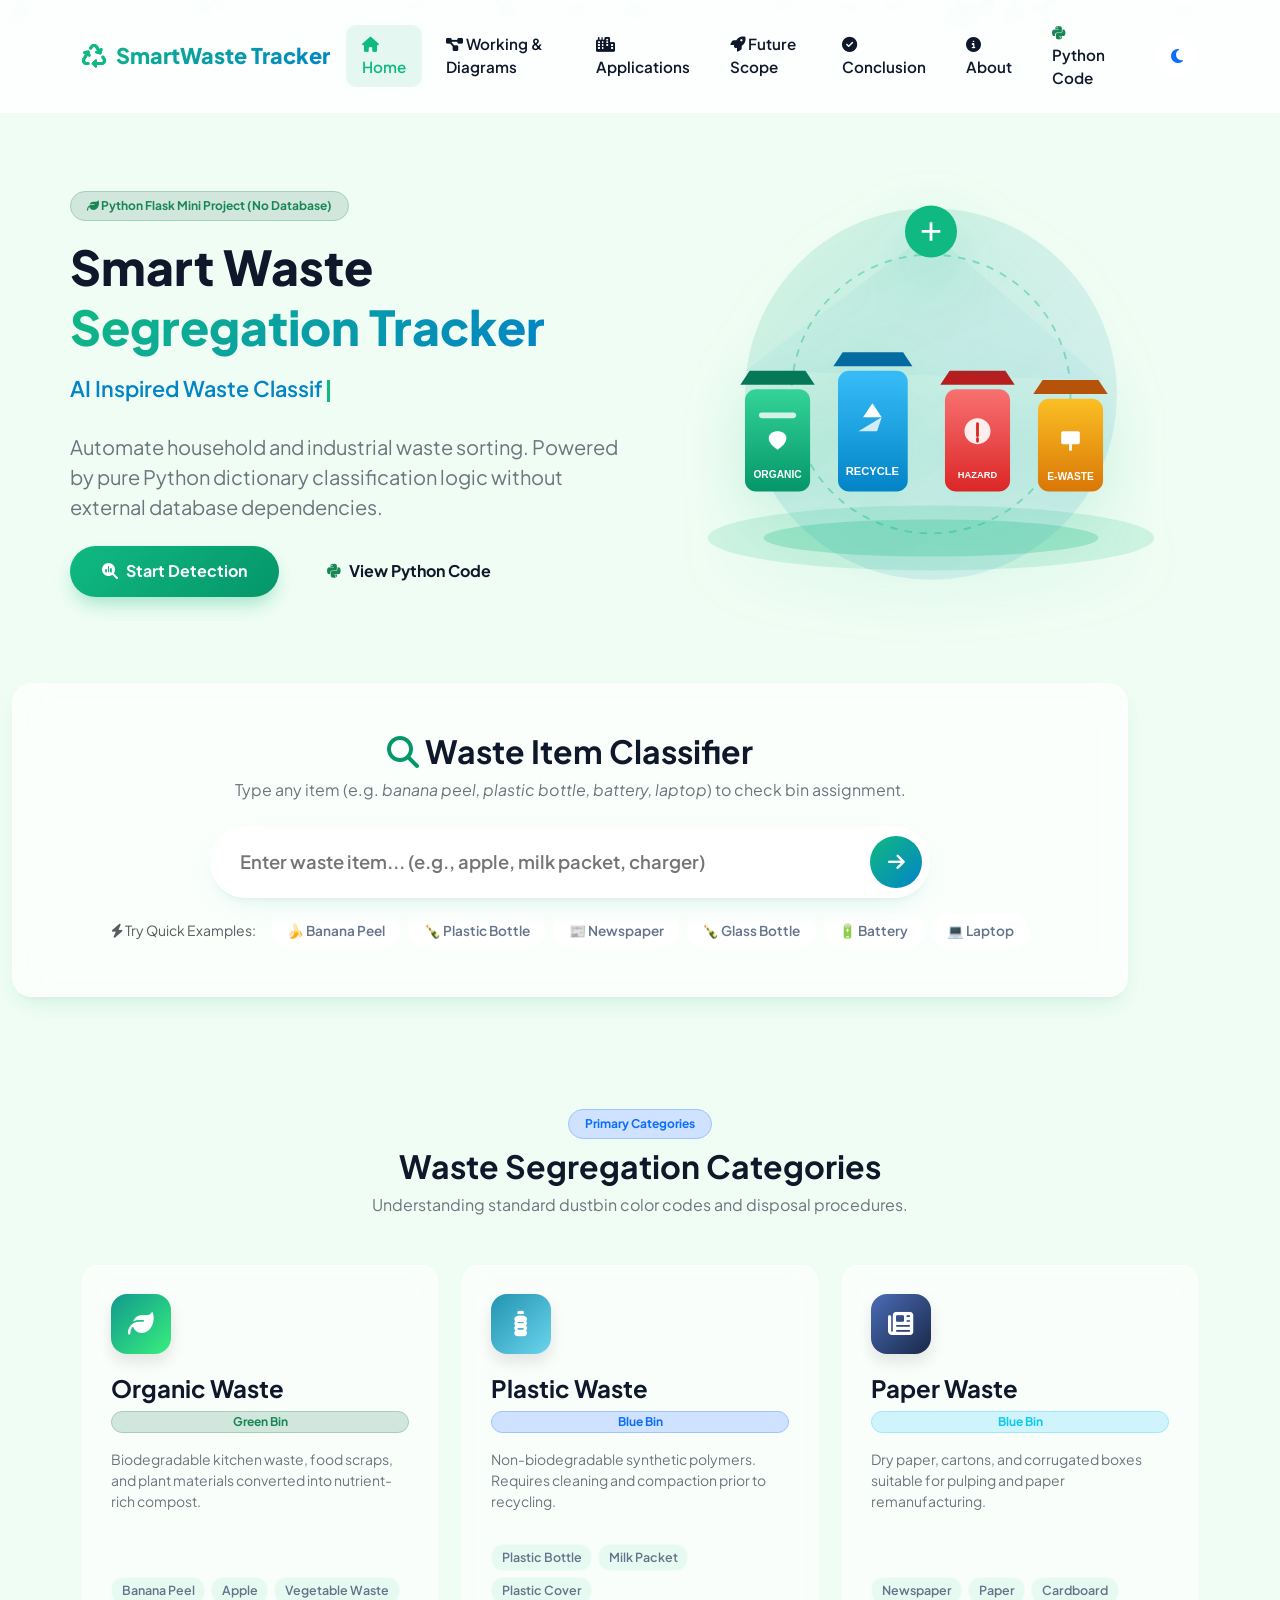
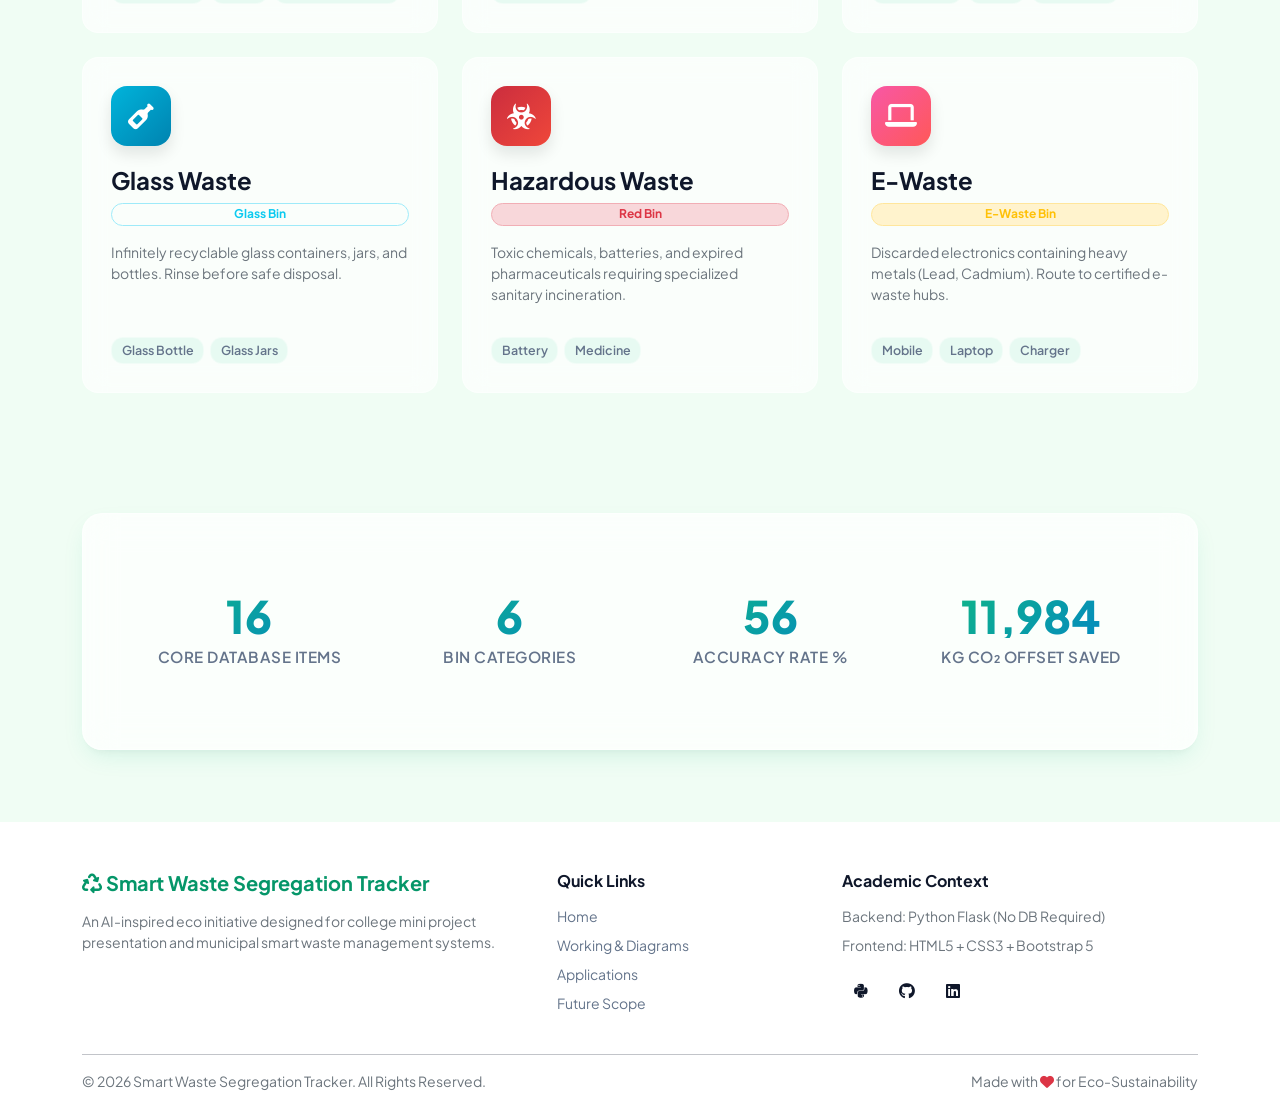
==== commit 38b86b1a: "Revert "Update navigation to 2-row layout with centered logo and add Project Demonstration video sec" ====
--- a/index.html
+++ b/index.html
@@ -1,56 +1,64 @@
 <!DOCTYPE html>
 <html lang="en">
+
 <head>
     <meta charset="UTF-8">
     <meta name="viewport" content="width=device-width, initial-scale=1.0">
     <title>Smart Waste Segregation Tracker | AI Inspired Waste Classification</title>
-    <meta name="description" content="A modern AI-inspired waste segregation tracker for college project presentation. Classify waste into Organic, Plastic, Paper, Glass, Hazardous, and E-Waste bins.">
+    <meta name="description"
+        content="A modern AI-inspired waste segregation tracker for college project presentation. Classify waste into Organic, Plastic, Paper, Glass, Hazardous, and E-Waste bins.">
     <!-- Vendor & Font CSS (Offline & GitHub Pages Ready) -->
-    <link rel="stylesheet" href="vendor/css/bootstrap.min.css">
-    <link rel="stylesheet" href="vendor/css/all.min.css">
-    <link rel="stylesheet" href="vendor/css/animate.min.css">
+    <link rel="stylesheet" href="./vendor/css/bootstrap.min.css">
+    <link rel="stylesheet" href="./vendor/css/all.min.css">
+    <link rel="stylesheet" href="./vendor/css/animate.min.css">
     <link rel="preconnect" href="https://fonts.googleapis.com">
     <link rel="preconnect" href="https://fonts.gstatic.com" crossorigin>
-    <link href="https://fonts.googleapis.com/css2?family=Plus+Jakarta+Sans:wght@400;500;600;700;800&family=Outfit:wght@500;600;700;800&display=swap" rel="stylesheet">
+    <link
+        href="https://fonts.googleapis.com/css2?family=Plus+Jakarta+Sans:wght@400;500;600;700;800&family=Outfit:wght@500;600;700;800&display=swap"
+        rel="stylesheet">
     <link rel="stylesheet" href="https://cdn.jsdelivr.net/npm/bootstrap@5.3.2/dist/css/bootstrap.min.css">
     <link rel="stylesheet" href="https://cdnjs.cloudflare.com/ajax/libs/font-awesome/6.4.2/css/all.min.css">
-    <!-- Custom Style -->
-    <link rel="stylesheet" href="css/style.css">
+    <!-- Bulletproof CSS Links (Offline & GitHub Pages Ready) -->
+    <link rel="stylesheet" href="./css/style.css">
+    <link rel="stylesheet" href="./static/css/style.css">
 </head>
+
 <body>
 
     <!-- Particle Background -->
     <div class="bg-particles" id="bgParticles"></div>
 
-    <!-- Navigation Bar (2-Row Layout) -->
-    <nav class="navbar navbar-expand-lg navbar-custom flex-column">
-        <!-- ROW 1: Centered Logo & Theme Toggle -->
-        <div class="container justify-content-center position-relative nav-top-row">
-            <a class="navbar-brand text-center" href="index.html">
+    <!-- Navigation Bar -->
+    <nav class="navbar navbar-expand-lg navbar-custom">
+        <div class="container">
+            <a class="navbar-brand" href="index.html">
                 <i class="fa-solid fa-recycle"></i> SmartWaste Tracker
             </a>
-            <div class="position-absolute end-0 me-3 d-flex align-items-center gap-2">
-                <button class="theme-toggle-btn" id="themeToggleBtn" title="Toggle Light/Dark Theme">
-                    <i class="fa-solid fa-moon"></i>
-                </button>
-                <button class="navbar-toggler border-0" type="button" data-bs-toggle="collapse" data-bs-target="#navbarNav">
-                    <span class="navbar-toggler-icon"></span>
-                </button>
-            </div>
-        </div>
-
-        <!-- ROW 2: Neat Navigation Menu with Icons -->
-        <div class="container justify-content-center">
-            <div class="collapse navbar-collapse justify-content-center" id="navbarNav">
-                <ul class="navbar-nav mx-auto align-items-center gap-1 gap-lg-2">
-                    <li class="nav-item"><a class="nav-link active" href="index.html"><i class="fa-solid fa-house"></i> Home</a></li>
-                    <li class="nav-item"><a class="nav-link" href="working.html"><i class="fa-solid fa-diagram-project"></i> Working & Diagrams</a></li>
-                    <li class="nav-item"><a class="nav-link" href="working.html#projectDemo"><i class="fa-solid fa-circle-play text-danger"></i> Project Demonstration</a></li>
-                    <li class="nav-item"><a class="nav-link" href="applications.html"><i class="fa-solid fa-city"></i> Applications</a></li>
-                    <li class="nav-item"><a class="nav-link" href="future.html"><i class="fa-solid fa-rocket"></i> Future Scope</a></li>
-                    <li class="nav-item"><a class="nav-link" href="conclusion.html"><i class="fa-solid fa-circle-check"></i> Conclusion</a></li>
-                    <li class="nav-item"><a class="nav-link" href="about.html"><i class="fa-solid fa-circle-info"></i> About</a></li>
-                    <li class="nav-item"><a class="nav-link" href="working.html#pythonCodeSection"><i class="fa-brands fa-python text-success"></i> Python Code</a></li>
+            <button class="navbar-toggler border-0" type="button" data-bs-toggle="collapse" data-bs-target="#navbarNav">
+                <span class="navbar-toggler-icon"></span>
+            </button>
+            <div class="collapse navbar-collapse" id="navbarNav">
+                <ul class="navbar-nav ms-auto align-items-center gap-2">
+                    <li class="nav-item"><a class="nav-link active" href="index.html"><i class="fa-solid fa-house"></i>
+                            Home</a></li>
+                    <li class="nav-item"><a class="nav-link" href="working.html"><i
+                                class="fa-solid fa-diagram-project"></i> Working & Diagrams</a></li>
+                    <li class="nav-item"><a class="nav-link" href="applications.html"><i class="fa-solid fa-city"></i>
+                            Applications</a></li>
+                    <li class="nav-item"><a class="nav-link" href="future.html"><i class="fa-solid fa-rocket"></i>
+                            Future Scope</a></li>
+                    <li class="nav-item"><a class="nav-link" href="conclusion.html"><i
+                                class="fa-solid fa-circle-check"></i> Conclusion</a></li>
+                    <li class="nav-item"><a class="nav-link" href="about.html"><i class="fa-solid fa-circle-info"></i>
+                            About</a></li>
+                    <li class="nav-item"><a class="nav-link" href="working.html#pythonCodeSection"><i
+                                class="fa-brands fa-python text-success me-1"></i> Python Code</a></li>
+
+                    <li class="nav-item ms-lg-2">
+                        <button class="theme-toggle-btn" id="themeToggleBtn" title="Toggle Light/Dark Theme">
+                            <i class="fa-solid fa-moon"></i>
+                        </button>
+                    </li>
                 </ul>
             </div>
         </div>
@@ -60,7 +68,8 @@
     <header class="hero-section container">
         <div class="row align-items-center gy-4">
             <div class="col-lg-6">
-                <span class="badge bg-success-subtle text-success border border-success-subtle px-3 py-2 rounded-pill fw-bold mb-3">
+                <span
+                    class="badge bg-success-subtle text-success border border-success-subtle px-3 py-2 rounded-pill fw-bold mb-3">
                     <i class="fa-solid fa-leaf"></i> Python Flask Mini Project (No Database)
                 </span>
                 <h1 class="hero-title">
@@ -70,20 +79,24 @@
                     <span id="typingText"></span><span class="typing-cursor"></span>
                 </div>
                 <p class="text-secondary fs-5 mb-4">
-                    Automate household and industrial waste sorting. Powered by pure Python dictionary classification logic without external database dependencies.
+                    Automate household and industrial waste sorting. Powered by pure Python dictionary classification
+                    logic without external database dependencies.
                 </p>
                 <div class="d-flex flex-wrap gap-3">
                     <a href="#searchSection" class="btn-eco-primary">
                         <i class="fa-solid fa-magnifying-glass-chart"></i> Start Detection
                     </a>
-                    <a href="working.html#pythonCodeSection" class="btn-eco-outline border-0 bg-transparent text-decoration-none d-inline-flex align-items-center gap-2">
+                    <a href="working.html#pythonCodeSection"
+                        class="btn-eco-outline border-0 bg-transparent text-decoration-none d-inline-flex align-items-center gap-2">
                         <i class="fa-brands fa-python text-success"></i> View Python Code
                     </a>
                 </div>
             </div>
             <div class="col-lg-6 text-center">
                 <div class="hero-img-wrapper">
-                    <img src="images/hero.svg" alt="Smart Waste Segregation Illustration" class="img-fluid">
+                    <img src="./images/hero.svg"
+                        onerror="this.onerror=null; this.src=\'./static/images/hero.svg\'; if(!this.src) this.src=\'images/hero.svg\';"
+                        alt="Smart Waste Segregation Illustration" class="img-fluid">
                 </div>
             </div>
         </div>
@@ -92,18 +105,22 @@
     <!-- Search Section -->
     <section class="search-section container" id="searchSection">
         <div class="glass-panel p-4 p-md-5 text-center">
-            <h2 class="fw-bold mb-2"><i class="fa-solid fa-magnifying-glass text-emerald"></i> Waste Item Classifier</h2>
-            <p class="text-secondary mb-4">Type any item (e.g. <i>banana peel, plastic bottle, battery, laptop</i>) to check bin assignment.</p>
+            <h2 class="fw-bold mb-2"><i class="fa-solid fa-magnifying-glass text-emerald"></i> Waste Item Classifier
+            </h2>
+            <p class="text-secondary mb-4">Type any item (e.g. <i>banana peel, plastic bottle, battery, laptop</i>) to
+                check bin assignment.</p>
 
             <div class="search-box-wrapper">
-                <input type="text" id="wasteSearchInput" class="search-input" placeholder="Enter waste item... (e.g., apple, milk packet, charger)" autocomplete="off">
+                <input type="text" id="wasteSearchInput" class="search-input"
+                    placeholder="Enter waste item... (e.g., apple, milk packet, charger)" autocomplete="off">
                 <button type="button" id="wasteSearchBtn" class="search-btn" title="Classify Item">
                     <i class="fa-solid fa-arrow-right"></i>
                 </button>
             </div>
 
             <div class="quick-tags">
-                <span class="text-muted small align-self-center me-2"><i class="fa-solid fa-bolt"></i> Try Quick Examples:</span>
+                <span class="text-muted small align-self-center me-2"><i class="fa-solid fa-bolt"></i> Try Quick
+                    Examples:</span>
                 <button class="tag-btn" data-item="banana peel">🍌 Banana Peel</button>
                 <button class="tag-btn" data-item="plastic bottle">🍾 Plastic Bottle</button>
                 <button class="tag-btn" data-item="newspaper">📰 Newspaper</button>
@@ -130,7 +147,8 @@
                     </div>
                 </div>
                 <div id="unknownAlert" class="alert alert-warning border-0 mt-3 d-none mb-0">
-                    <i class="fa-solid fa-triangle-exclamation"></i> <strong>Unknown Item Notice:</strong> Item not found in pre-indexed dictionary. Sent for AI manual classification audit.
+                    <i class="fa-solid fa-triangle-exclamation"></i> <strong>Unknown Item Notice:</strong> Item not
+                    found in pre-indexed dictionary. Sent for AI manual classification audit.
                 </div>
             </div>
         </div>
@@ -139,7 +157,9 @@
     <!-- Dashboard Categories Grid -->
     <section class="container my-5">
         <div class="text-center mb-5">
-            <span class="badge bg-primary-subtle text-primary border border-primary-subtle px-3 py-2 rounded-pill fw-bold mb-2">Primary Categories</span>
+            <span
+                class="badge bg-primary-subtle text-primary border border-primary-subtle px-3 py-2 rounded-pill fw-bold mb-2">Primary
+                Categories</span>
             <h2 class="fw-bold">Waste Segregation Categories</h2>
             <p class="text-secondary">Understanding standard dustbin color codes and disposal procedures.</p>
         </div>
@@ -152,8 +172,11 @@
                         <i class="fa-solid fa-leaf"></i>
                     </div>
                     <h4 class="fw-bold mb-2">Organic Waste</h4>
-                    <span class="badge bg-success-subtle text-success border border-success-subtle rounded-pill w-fit mb-3">Green Bin</span>
-                    <p class="text-secondary small mb-3">Biodegradable kitchen waste, food scraps, and plant materials converted into nutrient-rich compost.</p>
+                    <span
+                        class="badge bg-success-subtle text-success border border-success-subtle rounded-pill w-fit mb-3">Green
+                        Bin</span>
+                    <p class="text-secondary small mb-3">Biodegradable kitchen waste, food scraps, and plant materials
+                        converted into nutrient-rich compost.</p>
                     <div class="examples-badge-group">
                         <span class="example-chip">Banana Peel</span>
                         <span class="example-chip">Apple</span>
@@ -169,8 +192,11 @@
                         <i class="fa-solid fa-bottle-water"></i>
                     </div>
                     <h4 class="fw-bold mb-2">Plastic Waste</h4>
-                    <span class="badge bg-primary-subtle text-primary border border-primary-subtle rounded-pill w-fit mb-3">Blue Bin</span>
-                    <p class="text-secondary small mb-3">Non-biodegradable synthetic polymers. Requires cleaning and compaction prior to recycling.</p>
+                    <span
+                        class="badge bg-primary-subtle text-primary border border-primary-subtle rounded-pill w-fit mb-3">Blue
+                        Bin</span>
+                    <p class="text-secondary small mb-3">Non-biodegradable synthetic polymers. Requires cleaning and
+                        compaction prior to recycling.</p>
                     <div class="examples-badge-group">
                         <span class="example-chip">Plastic Bottle</span>
                         <span class="example-chip">Milk Packet</span>
@@ -186,8 +212,10 @@
                         <i class="fa-solid fa-newspaper"></i>
                     </div>
                     <h4 class="fw-bold mb-2">Paper Waste</h4>
-                    <span class="badge bg-info-subtle text-info border border-info-subtle rounded-pill w-fit mb-3">Blue Bin</span>
-                    <p class="text-secondary small mb-3">Dry paper, cartons, and corrugated boxes suitable for pulping and paper remanufacturing.</p>
+                    <span class="badge bg-info-subtle text-info border border-info-subtle rounded-pill w-fit mb-3">Blue
+                        Bin</span>
+                    <p class="text-secondary small mb-3">Dry paper, cartons, and corrugated boxes suitable for pulping
+                        and paper remanufacturing.</p>
                     <div class="examples-badge-group">
                         <span class="example-chip">Newspaper</span>
                         <span class="example-chip">Paper</span>
@@ -203,8 +231,10 @@
                         <i class="fa-solid fa-wine-bottle"></i>
                     </div>
                     <h4 class="fw-bold mb-2">Glass Waste</h4>
-                    <span class="badge bg-teal-subtle text-info border border-info-subtle rounded-pill w-fit mb-3">Glass Bin</span>
-                    <p class="text-secondary small mb-3">Infinitely recyclable glass containers, jars, and bottles. Rinse before safe disposal.</p>
+                    <span class="badge bg-teal-subtle text-info border border-info-subtle rounded-pill w-fit mb-3">Glass
+                        Bin</span>
+                    <p class="text-secondary small mb-3">Infinitely recyclable glass containers, jars, and bottles.
+                        Rinse before safe disposal.</p>
                     <div class="examples-badge-group">
                         <span class="example-chip">Glass Bottle</span>
                         <span class="example-chip">Glass Jars</span>
@@ -219,8 +249,11 @@
                         <i class="fa-solid fa-biohazard"></i>
                     </div>
                     <h4 class="fw-bold mb-2">Hazardous Waste</h4>
-                    <span class="badge bg-danger-subtle text-danger border border-danger-subtle rounded-pill w-fit mb-3">Red Bin</span>
-                    <p class="text-secondary small mb-3">Toxic chemicals, batteries, and expired pharmaceuticals requiring specialized sanitary incineration.</p>
+                    <span
+                        class="badge bg-danger-subtle text-danger border border-danger-subtle rounded-pill w-fit mb-3">Red
+                        Bin</span>
+                    <p class="text-secondary small mb-3">Toxic chemicals, batteries, and expired pharmaceuticals
+                        requiring specialized sanitary incineration.</p>
                     <div class="examples-badge-group">
                         <span class="example-chip">Battery</span>
                         <span class="example-chip">Medicine</span>
@@ -235,8 +268,11 @@
                         <i class="fa-solid fa-laptop"></i>
                     </div>
                     <h4 class="fw-bold mb-2">E-Waste</h4>
-                    <span class="badge bg-warning-subtle text-warning border border-warning-subtle rounded-pill w-fit mb-3">E-Waste Bin</span>
-                    <p class="text-secondary small mb-3">Discarded electronics containing heavy metals (Lead, Cadmium). Route to certified e-waste hubs.</p>
+                    <span
+                        class="badge bg-warning-subtle text-warning border border-warning-subtle rounded-pill w-fit mb-3">E-Waste
+                        Bin</span>
+                    <p class="text-secondary small mb-3">Discarded electronics containing heavy metals (Lead, Cadmium).
+                        Route to certified e-waste hubs.</p>
                     <div class="examples-badge-group">
                         <span class="example-chip">Mobile</span>
                         <span class="example-chip">Laptop</span>
@@ -280,11 +316,13 @@
     </section>
 
     <!-- PYTHON CODE MODAL -->
-    <div class="modal fade" id="pythonCodeModal" tabindex="-1" aria-labelledby="pythonCodeModalLabel" aria-hidden="true">
+    <div class="modal fade" id="pythonCodeModal" tabindex="-1" aria-labelledby="pythonCodeModalLabel"
+        aria-hidden="true">
         <div class="modal-dialog modal-xl modal-dialog-centered modal-dialog-scrollable">
             <div class="modal-content glass-panel border-0 text-start shadow-lg">
                 <div class="modal-header border-bottom border-glass pb-3">
-                    <h5 class="modal-title fw-bold text-success d-flex align-items-center gap-2" id="pythonCodeModalLabel">
+                    <h5 class="modal-title fw-bold text-success d-flex align-items-center gap-2"
+                        id="pythonCodeModalLabel">
                         <i class="fa-brands fa-python text-emerald fs-4"></i>
                         <span>Smart Waste Segregation Tracker &mdash; Python Code & Explanation</span>
                     </h5>
@@ -296,15 +334,19 @@
                         <div class="col-lg-6">
                             <div class="code-column-wrapper h-100 d-flex flex-column">
                                 <div class="d-flex align-items-center justify-content-between mb-2">
-                                    <span class="badge bg-success-subtle text-success border border-success-subtle px-3 py-2 rounded-pill fw-bold">
+                                    <span
+                                        class="badge bg-success-subtle text-success border border-success-subtle px-3 py-2 rounded-pill fw-bold">
                                         <i class="fa-solid fa-code me-1"></i> Python Code (CLI Mini Project)
                                     </span>
-                                    <button class="btn btn-sm btn-outline-success rounded-pill px-3 py-1 fw-bold" id="copyPythonCodeBtn">
+                                    <button class="btn btn-sm btn-outline-success rounded-pill px-3 py-1 fw-bold"
+                                        id="copyPythonCodeBtn">
                                         <i class="fa-solid fa-copy me-1"></i> Copy Code
                                     </button>
                                 </div>
-                                <div class="position-relative flex-grow-1 bg-dark rounded-4 p-3 border border-secondary border-opacity-25 shadow-sm" style="min-height: 460px;">
-                                    <pre class="m-0 text-light font-monospace small" id="pythonCodeBlock" style="max-height: 520px; overflow-y: auto; white-space: pre-wrap; font-family: 'Fira Code', 'Cascadia Code', Consolas, Monaco, monospace; line-height: 1.5;"><code># ============================================
+                                <div class="position-relative flex-grow-1 bg-dark rounded-4 p-3 border border-secondary border-opacity-25 shadow-sm"
+                                    style="min-height: 460px;">
+                                    <pre class="m-0 text-light font-monospace small" id="pythonCodeBlock"
+                                        style="max-height: 520px; overflow-y: auto; white-space: pre-wrap; font-family: 'Fira Code', 'Cascadia Code', Consolas, Monaco, monospace; line-height: 1.5;"><code># ============================================
 # SMART WASTE SEGREGATION TRACKER
 # Mini Project
 # Language: Python
@@ -374,62 +416,80 @@
                         <div class="col-lg-6">
                             <div class="explanation-column-wrapper h-100 d-flex flex-column">
                                 <div class="d-flex align-items-center justify-content-between mb-2">
-                                    <span class="badge bg-info-subtle text-info border border-info-subtle px-3 py-2 rounded-pill fw-bold">
+                                    <span
+                                        class="badge bg-info-subtle text-info border border-info-subtle px-3 py-2 rounded-pill fw-bold">
                                         <i class="fa-solid fa-lightbulb me-1"></i> Technical Explanation
                                     </span>
                                 </div>
-                                <div class="explanation-scroll-container flex-grow-1 pe-2" style="max-height: 520px; overflow-y: auto;">
-                                    
+                                <div class="explanation-scroll-container flex-grow-1 pe-2"
+                                    style="max-height: 520px; overflow-y: auto;">
+
                                     <!-- Overview Card -->
                                     <div class="glass-card p-3 mb-3 border-start border-4 border-emerald">
-                                        <h6 class="fw-bold text-emerald mb-1"><i class="fa-solid fa-circle-info me-2"></i>Project Overview</h6>
+                                        <h6 class="fw-bold text-emerald mb-1"><i
+                                                class="fa-solid fa-circle-info me-2"></i>Project Overview</h6>
                                         <p class="small text-secondary mb-0">
-                                            This Python script is a standalone command-line application designed for smart waste classification. It operates using an in-memory dictionary data structure and bidirectional keyword matching without requiring external database dependencies.
+                                            This Python script is a standalone command-line application designed for
+                                            smart waste classification. It operates using an in-memory dictionary data
+                                            structure and bidirectional keyword matching without requiring external
+                                            database dependencies.
                                         </p>
                                     </div>
 
                                     <!-- Step 1 Explanation -->
                                     <div class="glass-card p-3 mb-3">
                                         <div class="d-flex align-items-center gap-2 mb-2">
-                                            <span class="badge bg-emerald text-white rounded-circle p-2" style="width: 24px; height: 24px; display: inline-flex; align-items: center; justify-content: center;">1</span>
+                                            <span class="badge bg-emerald text-white rounded-circle p-2"
+                                                style="width: 24px; height: 24px; display: inline-flex; align-items: center; justify-content: center;">1</span>
                                             <h6 class="fw-bold mb-0">Waste Database Dictionary (`waste_data`)</h6>
                                         </div>
                                         <p class="small text-secondary mb-2">
-                                            Stores waste items mapped to 3-element tuples containing classification details:
+                                            Stores waste items mapped to 3-element tuples containing classification
+                                            details:
                                         </p>
                                         <ul class="small text-secondary mb-0 ps-3">
-                                            <li><b>Waste Category</b>: Organic, Plastic, Paper, Glass, Hazardous, or E-Waste.</li>
-                                            <li><b>Dustbin</b>: Target bin color (Green, Blue, Red, Glass, E-Waste Bin).</li>
-                                            <li><b>Instruction</b>: Actionable guidance (Compost, Recycle, Send to E-Waste Center).</li>
+                                            <li><b>Waste Category</b>: Organic, Plastic, Paper, Glass, Hazardous, or
+                                                E-Waste.</li>
+                                            <li><b>Dustbin</b>: Target bin color (Green, Blue, Red, Glass, E-Waste Bin).
+                                            </li>
+                                            <li><b>Instruction</b>: Actionable guidance (Compost, Recycle, Send to
+                                                E-Waste Center).</li>
                                         </ul>
                                     </div>
 
                                     <!-- Step 2 Explanation -->
                                     <div class="glass-card p-3 mb-3">
                                         <div class="d-flex align-items-center gap-2 mb-2">
-                                            <span class="badge bg-emerald text-white rounded-circle p-2" style="width: 24px; height: 24px; display: inline-flex; align-items: center; justify-content: center;">2</span>
+                                            <span class="badge bg-emerald text-white rounded-circle p-2"
+                                                style="width: 24px; height: 24px; display: inline-flex; align-items: center; justify-content: center;">2</span>
                                             <h6 class="fw-bold mb-0">Formatted Header Banner</h6>
                                         </div>
                                         <p class="small text-secondary mb-0">
-                                            Uses <code>print("=" * 50)</code> to create visual separator lines and print a clear title banner for console presentations.
+                                            Uses <code>print("=" * 50)</code> to create visual separator lines and print
+                                            a clear title banner for console presentations.
                                         </p>
                                     </div>
 
                                     <!-- Step 3 Explanation -->
                                     <div class="glass-card p-3 mb-3">
                                         <div class="d-flex align-items-center gap-2 mb-2">
-                                            <span class="badge bg-emerald text-white rounded-circle p-2" style="width: 24px; height: 24px; display: inline-flex; align-items: center; justify-content: center;">3</span>
-                                            <h6 class="fw-bold mb-0">Interactive Loop (`while True`) & Input Cleaning</h6>
+                                            <span class="badge bg-emerald text-white rounded-circle p-2"
+                                                style="width: 24px; height: 24px; display: inline-flex; align-items: center; justify-content: center;">3</span>
+                                            <h6 class="fw-bold mb-0">Interactive Loop (`while True`) & Input Cleaning
+                                            </h6>
                                         </div>
                                         <p class="small text-secondary mb-0">
-                                            Runs an infinite loop accepting user queries. The input string is normalized using <code>.lower().strip()</code> to make input matching case-insensitive and trim extra spaces.
+                                            Runs an infinite loop accepting user queries. The input string is normalized
+                                            using <code>.lower().strip()</code> to make input matching case-insensitive
+                                            and trim extra spaces.
                                         </p>
                                     </div>
 
                                     <!-- Step 4 Explanation -->
                                     <div class="glass-card p-3 mb-3">
                                         <div class="d-flex align-items-center gap-2 mb-2">
-                                            <span class="badge bg-emerald text-white rounded-circle p-2" style="width: 24px; height: 24px; display: inline-flex; align-items: center; justify-content: center;">4</span>
+                                            <span class="badge bg-emerald text-white rounded-circle p-2"
+                                                style="width: 24px; height: 24px; display: inline-flex; align-items: center; justify-content: center;">4</span>
                                             <h6 class="fw-bold mb-0">Simple NLP Keyword Matching Loop</h6>
                                         </div>
                                         <p class="small text-secondary mb-2">
@@ -439,29 +499,34 @@
                                             if key in item or item in key:
                                         </div>
                                         <p class="small text-secondary mb-0">
-                                            Matches user entries like <i>"used plastic bottle"</i> or <i>"paper"</i> accurately, unpacks tuple values, displays results, and breaks the loop.
+                                            Matches user entries like <i>"used plastic bottle"</i> or <i>"paper"</i>
+                                            accurately, unpacks tuple values, displays results, and breaks the loop.
                                         </p>
                                     </div>
 
                                     <!-- Step 5 Explanation -->
                                     <div class="glass-card p-3 mb-3">
                                         <div class="d-flex align-items-center gap-2 mb-2">
-                                            <span class="badge bg-emerald text-white rounded-circle p-2" style="width: 24px; height: 24px; display: inline-flex; align-items: center; justify-content: center;">5</span>
+                                            <span class="badge bg-emerald text-white rounded-circle p-2"
+                                                style="width: 24px; height: 24px; display: inline-flex; align-items: center; justify-content: center;">5</span>
                                             <h6 class="fw-bold mb-0">Fallback Handling (`if not found`)</h6>
                                         </div>
                                         <p class="small text-secondary mb-0">
-                                            If an item is not in the database, notifies the user and suggests referring to local municipal waste disposal rules.
+                                            If an item is not in the database, notifies the user and suggests referring
+                                            to local municipal waste disposal rules.
                                         </p>
                                     </div>
 
                                     <!-- Step 6 Explanation -->
                                     <div class="glass-card p-3">
                                         <div class="d-flex align-items-center gap-2 mb-2">
-                                            <span class="badge bg-emerald text-white rounded-circle p-2" style="width: 24px; height: 24px; display: inline-flex; align-items: center; justify-content: center;">6</span>
+                                            <span class="badge bg-emerald text-white rounded-circle p-2"
+                                                style="width: 24px; height: 24px; display: inline-flex; align-items: center; justify-content: center;">6</span>
                                             <h6 class="fw-bold mb-0">Continuation Check & Exit</h6>
                                         </div>
                                         <p class="small text-secondary mb-0">
-                                            Asks <code>Do you want to check another item? (yes/no)</code>. If response is not <code>"yes"</code>, prints a exit message and breaks out of the loop.
+                                            Asks <code>Do you want to check another item? (yes/no)</code>. If response
+                                            is not <code>"yes"</code>, prints a exit message and breaks out of the loop.
                                         </p>
                                     </div>
 
@@ -471,8 +536,10 @@
                     </div>
                 </div>
                 <div class="modal-footer border-top border-glass pt-3">
-                    <span class="me-auto text-muted small"><i class="fa-solid fa-code text-success me-1"></i> Python 3.8+ CLI Mini Project | Dual Code & Technical Breakdown</span>
-                    <button type="button" class="btn btn-secondary rounded-pill px-4" data-bs-dismiss="modal">Close</button>
+                    <span class="me-auto text-muted small"><i class="fa-solid fa-code text-success me-1"></i> Python
+                        3.8+ CLI Mini Project | Dual Code & Technical Breakdown</span>
+                    <button type="button" class="btn btn-secondary rounded-pill px-4"
+                        data-bs-dismiss="modal">Close</button>
                 </div>
             </div>
         </div>
@@ -483,8 +550,10 @@
         <div class="container">
             <div class="row gy-4 mb-4">
                 <div class="col-lg-5">
-                    <h5 class="fw-bold text-emerald mb-3"><i class="fa-solid fa-recycle"></i> Smart Waste Segregation Tracker</h5>
-                    <p class="text-secondary small">An AI-inspired eco initiative designed for college mini project presentation and municipal smart waste management systems.</p>
+                    <h5 class="fw-bold text-emerald mb-3"><i class="fa-solid fa-recycle"></i> Smart Waste Segregation
+                        Tracker</h5>
+                    <p class="text-secondary small">An AI-inspired eco initiative designed for college mini project
+                        presentation and municipal smart waste management systems.</p>
                 </div>
                 <div class="col-lg-3 col-6">
                     <h6 class="fw-bold mb-3">Quick Links</h6>
@@ -519,12 +588,12 @@
         <i class="fa-solid fa-arrow-up"></i>
     </button>
 
-            <!-- Vendor JS -->
-    <script src="vendor/js/bootstrap.bundle.min.js"></script>
+    <!-- Vendor JS -->
+    <script src="./vendor/js/bootstrap.bundle.min.js"></script>
     <script src="https://cdn.jsdelivr.net/npm/bootstrap@5.3.2/dist/js/bootstrap.bundle.min.js"></script>
-    <!-- Custom JS -->
-    <script src="js/script.js"></script>
-    <script src="static/js/script.js"></script>
-    <script src="js/script.js"></script>
+    <!-- Bulletproof JS Links (Offline & GitHub Pages Ready) -->
+    <script src="./js/script.js"></script>
+    <script src="./static/js/script.js"></script>
 </body>
+
 </html>
--- a/css/style.css
+++ b/css/style.css
@@ -1,2664 +1,815 @@
-/* ============================================================
-   SMART WASTE SEGREGATION TRACKER — Premium Design System v2.0
-   ============================================================ */
-
-/* ── Google Fonts ── */
-@import url('https://fonts.googleapis.com/css2?family=Poppins:wght@300;400;500;600;700;800;900&family=Inter:wght@300;400;500;600;700;800&display=swap');
-
-/* ── CSS Custom Properties (Design Tokens) ── */
+/* ============================================
+   SMART WASTE SEGREGATION TRACKER
+   Custom Glassmorphism & Modern Styling
+============================================ */
+
 :root {
-  --primary: #2E7D32;
-  --primary-light: #4CAF50;
-  --primary-dark: #1B5E20;
-  --secondary: #00C853;
-  --accent: #4CAF50;
-  --accent-glow: rgba(0, 200, 83, 0.4);
-
-  --bg-body: #f0faf1;
-  --bg-white: #ffffff;
-  --bg-card: rgba(255, 255, 255, 0.72);
-  --bg-glass: rgba(255, 255, 255, 0.25);
-  --bg-glass-strong: rgba(255, 255, 255, 0.6);
-  --bg-hero: linear-gradient(135deg, #e8f5e9 0%, #f1f8e9 30%, #ffffff 60%, #e0f2f1 100%);
-  --bg-section-alt: #f5fdf6;
-
-  --text-primary: #1a2e1a;
-  --text-secondary: #4a6b4a;
-  --text-muted: #7a9a7a;
-  --text-white: #ffffff;
-
-  --border-color: rgba(46, 125, 50, 0.12);
-  --border-glass: rgba(255, 255, 255, 0.4);
-
-  --shadow-sm: 0 2px 8px rgba(46, 125, 50, 0.06);
-  --shadow-md: 0 8px 32px rgba(46, 125, 50, 0.1);
-  --shadow-lg: 0 20px 60px rgba(46, 125, 50, 0.12);
-  --shadow-xl: 0 30px 80px rgba(46, 125, 50, 0.15);
-  --shadow-glow: 0 0 40px rgba(0, 200, 83, 0.2);
-
-  --radius-sm: 10px;
-  --radius-md: 16px;
-  --radius-lg: 20px;
-  --radius-xl: 28px;
-  --radius-full: 50px;
-
-  --font-heading: 'Poppins', sans-serif;
-  --font-body: 'Inter', sans-serif;
-
-  --transition-fast: 0.2s cubic-bezier(0.4, 0, 0.2, 1);
-  --transition-base: 0.3s cubic-bezier(0.4, 0, 0.2, 1);
-  --transition-slow: 0.5s cubic-bezier(0.4, 0, 0.2, 1);
-  --transition-bounce: 0.5s cubic-bezier(0.34, 1.56, 0.64, 1);
-
-  --nav-height: 110px;
-  --container-max: 1240px;
-}
-
-/* ── Dark Mode ── */
+    --bg-primary: #f0fdf4;
+    --bg-secondary: #ffffff;
+    --bg-glass: rgba(255, 255, 255, 0.75);
+    --bg-glass-card: rgba(255, 255, 255, 0.65);
+    --border-glass: rgba(255, 255, 255, 0.4);
+    --text-primary: #0f172a;
+    --text-muted: #64748b;
+    --accent-green: #10b981;
+    --accent-emerald: #059669;
+    --accent-blue: #0284c7;
+    --accent-teal: #14b8a6;
+    --shadow-sm: 0 4px 6px -1px rgba(0, 0, 0, 0.05);
+    --shadow-md: 0 10px 25px -5px rgba(16, 185, 129, 0.12), 0 8px 10px -6px rgba(0, 0, 0, 0.05);
+    --shadow-glow: 0 0 25px rgba(16, 185, 129, 0.25);
+    --nav-bg: rgba(255, 255, 255, 0.85);
+    --card-hover-y: -6px;
+    --transition-speed: 0.3s;
+}
+
 [data-theme="dark"] {
-  --bg-body: #0a1a0a;
-  --bg-white: #111e11;
-  --bg-card: rgba(17, 30, 17, 0.8);
-  --bg-glass: rgba(17, 30, 17, 0.5);
-  --bg-glass-strong: rgba(17, 30, 17, 0.75);
-  --bg-hero: linear-gradient(135deg, #0a1a0a 0%, #0d1f0d 30%, #111e11 60%, #0a1a0a 100%);
-  --bg-section-alt: #0d1f0d;
-
-  --text-primary: #e0f2e0;
-  --text-secondary: #a0c8a0;
-  --text-muted: #6a9a6a;
-
-  --border-color: rgba(0, 200, 83, 0.15);
-  --border-glass: rgba(0, 200, 83, 0.2);
-
-  --shadow-sm: 0 2px 8px rgba(0, 0, 0, 0.3);
-  --shadow-md: 0 8px 32px rgba(0, 0, 0, 0.4);
-  --shadow-lg: 0 20px 60px rgba(0, 0, 0, 0.5);
-  --shadow-xl: 0 30px 80px rgba(0, 0, 0, 0.6);
-  --shadow-glow: 0 0 40px rgba(0, 200, 83, 0.3);
-}
-
-
-/* ══════════════════════════════════════════════════════════
-   RESET & BASE
-   ══════════════════════════════════════════════════════════ */
-*, *::before, *::after {
-  margin: 0;
-  padding: 0;
-  box-sizing: border-box;
-}
-
-html {
-  scroll-behavior: smooth;
-  scroll-padding-top: var(--nav-height);
+    --bg-primary: #09131a;
+    --bg-secondary: #0f1d26;
+    --bg-glass: rgba(15, 29, 38, 0.75);
+    --bg-glass-card: rgba(18, 34, 45, 0.65);
+    --border-glass: rgba(255, 255, 255, 0.08);
+    --text-primary: #f8fafc;
+    --text-muted: #94a3b8;
+    --accent-green: #34d399;
+    --accent-emerald: #10b981;
+    --accent-blue: #38bdf8;
+    --accent-teal: #2dd4bf;
+    --shadow-sm: 0 4px 6px -1px rgba(0, 0, 0, 0.3);
+    --shadow-md: 0 10px 25px -5px rgba(0, 0, 0, 0.5);
+    --shadow-glow: 0 0 25px rgba(52, 211, 153, 0.2);
+    --nav-bg: rgba(9, 19, 26, 0.88);
+}
+
+* {
+    box-sizing: border-box;
+    margin: 0;
+    padding: 0;
 }
 
 body {
-  font-family: var(--font-body);
-  background: var(--bg-body);
-  color: var(--text-primary);
-  line-height: 1.7;
-  overflow-x: hidden;
-  transition: background var(--transition-base), color var(--transition-base);
-}
-
-a {
-  text-decoration: none;
-  color: inherit;
-  transition: color var(--transition-fast);
-}
-
-img {
-  max-width: 100%;
-  display: block;
-}
-
-ul {
-  list-style: none;
-}
-
-.container {
-  max-width: var(--container-max);
-  margin: 0 auto;
-  padding: 0 24px;
-}
-
-
-/* ══════════════════════════════════════════════════════════
-   LOADING SCREEN
-   ══════════════════════════════════════════════════════════ */
-.loading-screen {
-  position: fixed;
-  inset: 0;
-  z-index: 99999;
-  background: var(--bg-body);
-  display: flex;
-  flex-direction: column;
-  align-items: center;
-  justify-content: center;
-  gap: 24px;
-  transition: opacity 0.6s ease, visibility 0.6s ease;
-}
-
-.loading-screen.hidden {
-  opacity: 0;
-  visibility: hidden;
-  pointer-events: none;
-}
-
-.loader-container {
-  position: relative;
-  width: 100px;
-  height: 100px;
-}
-
-.loader-ring {
-  position: absolute;
-  inset: 0;
-  border-radius: 50%;
-  border: 4px solid var(--border-color);
-  border-top-color: var(--primary);
-  animation: loaderSpin 1s linear infinite;
-}
-
-.loader-ring-inner {
-  position: absolute;
-  inset: 8px;
-  border-radius: 50%;
-  border: 3px solid var(--border-color);
-  border-bottom-color: var(--secondary);
-  animation: loaderSpin 0.7s linear infinite reverse;
-}
-
-.loader-icon {
-  position: absolute;
-  inset: 0;
-  display: flex;
-  align-items: center;
-  justify-content: center;
-  font-size: 32px;
-  animation: loaderPulse 1.5s ease-in-out infinite;
-}
-
-@keyframes loaderSpin {
-  to { transform: rotate(360deg); }
-}
-
-@keyframes loaderPulse {
-  0%, 100% { transform: scale(1); }
-  50% { transform: scale(1.15); }
-}
-
-.loading-text {
-  font-family: var(--font-heading);
-  font-size: 1rem;
-  color: var(--text-secondary);
-  font-weight: 500;
-  letter-spacing: 0.5px;
-}
-
-.loading-bar {
-  width: 200px;
-  height: 4px;
-  background: var(--border-color);
-  border-radius: 4px;
-  overflow: hidden;
-}
-
-.loading-bar-fill {
-  width: 0%;
-  height: 100%;
-  background: linear-gradient(90deg, var(--primary), var(--secondary));
-  border-radius: 4px;
-  transition: width 0.3s ease;
-}
-
-
-/* ══════════════════════════════════════════════════════════
-   SCROLL PROGRESS
-   ══════════════════════════════════════════════════════════ */
-.scroll-progress {
-  position: fixed;
-  top: 0;
-  left: 0;
-  height: 3px;
-  width: 0%;
-  background: linear-gradient(90deg, var(--primary), var(--secondary), var(--primary-light));
-  z-index: 10001;
-  transition: width 0.1s linear;
-}
-
-
-/* ══════════════════════════════════════════════════════════
-   CURSOR GLOW
-   ══════════════════════════════════════════════════════════ */
-.cursor-glow {
-  position: fixed;
-  width: 300px;
-  height: 300px;
-  border-radius: 50%;
-  background: radial-gradient(circle, rgba(0, 200, 83, 0.08) 0%, transparent 70%);
-  pointer-events: none;
-  z-index: 1;
-  transform: translate(-50%, -50%);
-  transition: opacity 0.3s ease;
-  opacity: 0;
-}
-
-body:hover .cursor-glow {
-  opacity: 1;
-}
-
-
-/* ══════════════════════════════════════════════════════════
-   BACKGROUND PARTICLES (Floating Leaves)
-   ══════════════════════════════════════════════════════════ */
+    font-family: 'Plus Jakarta Sans', -apple-system, BlinkMacSystemFont, 'Segoe UI', Roboto, sans-serif;
+    background: var(--bg-primary);
+    color: var(--text-primary);
+    overflow-x: hidden;
+    transition: background-color var(--transition-speed), color var(--transition-speed);
+    min-height: 100vh;
+    display: flex;
+    flex-direction: column;
+    position: relative;
+}
+
+/* Background Leaf Particles & Floating Icons */
 .bg-particles {
-  position: fixed;
-  inset: 0;
-  pointer-events: none;
-  z-index: 0;
-  overflow: hidden;
-}
-
-.leaf-particle {
-  position: absolute;
-  font-size: 1.2rem;
-  opacity: 0.15;
-  animation: leafFall linear infinite;
-  pointer-events: none;
-}
-
-@keyframes leafFall {
-  0% {
-    transform: translateY(-10vh) rotate(0deg) translateX(0);
+    position: fixed;
+    top: 0;
+    left: 0;
+    width: 100%;
+    height: 100%;
+    pointer-events: none;
+    z-index: 0;
+    overflow: hidden;
+}
+
+.particle {
+    position: absolute;
+    color: rgba(16, 185, 129, 0.15);
+    animation: floatParticle 18s linear infinite;
+    font-size: 1.5rem;
+}
+
+@keyframes floatParticle {
+    0% {
+        transform: translateY(105vh) rotate(0deg) scale(0.8);
+        opacity: 0;
+    }
+    10% {
+        opacity: 0.8;
+    }
+    90% {
+        opacity: 0.8;
+    }
+    100% {
+        transform: translateY(-10vh) rotate(360deg) scale(1.2);
+        opacity: 0;
+    }
+}
+
+/* Glassmorphism Containers */
+.glass-panel {
+    background: var(--bg-glass);
+    backdrop-filter: blur(16px);
+    -webkit-backdrop-filter: blur(16px);
+    border: 1px solid var(--border-glass);
+    border-radius: 20px;
+    box-shadow: var(--shadow-md);
+}
+
+.glass-card {
+    background: var(--bg-glass-card);
+    backdrop-filter: blur(12px);
+    -webkit-backdrop-filter: blur(12px);
+    border: 1px solid var(--border-glass);
+    border-radius: 16px;
+    transition: transform var(--transition-speed) ease, box-shadow var(--transition-speed) ease, border-color var(--transition-speed) ease;
+}
+
+.glass-card:hover {
+    transform: translateY(var(--card-hover-y));
+    box-shadow: var(--shadow-glow);
+    border-color: var(--accent-green);
+}
+
+/* Navigation Bar */
+.navbar-custom {
+    background: var(--nav-bg);
+    backdrop-filter: blur(20px);
+    -webkit-backdrop-filter: blur(20px);
+    border-bottom: 1px solid var(--border-glass);
+    padding: 0.85rem 0;
+    position: sticky;
+    top: 0;
+    z-index: 1000;
+    transition: background var(--transition-speed);
+}
+
+.navbar-brand {
+    font-weight: 800;
+    font-size: 1.35rem;
+    background: linear-gradient(135deg, var(--accent-green), var(--accent-blue));
+    -webkit-background-clip: text;
+    -webkit-text-fill-color: transparent;
+    display: flex;
+    align-items: center;
+    gap: 10px;
+}
+
+.navbar-brand i {
+    -webkit-text-fill-color: var(--accent-green);
+    font-size: 1.5rem;
+}
+
+.nav-link {
+    color: var(--text-primary) !important;
+    font-weight: 600;
+    font-size: 0.95rem;
+    padding: 0.5rem 1rem !important;
+    border-radius: 10px;
+    transition: all 0.25s ease;
+}
+
+.nav-link:hover, .nav-link.active {
+    color: var(--accent-green) !important;
+    background: rgba(16, 185, 129, 0.1);
+}
+
+.theme-toggle-btn {
+    background: var(--bg-glass-card);
+    border: 1px solid var(--border-glass);
+    color: var(--text-primary);
+    width: 42px;
+    height: 42px;
+    border-radius: 50%;
+    display: flex;
+    align-items: center;
+    justify-content: center;
+    cursor: pointer;
+    transition: all 0.3s ease;
+}
+
+.theme-toggle-btn:hover {
+    transform: rotate(20deg) scale(1.08);
+    background: rgba(16, 185, 129, 0.15);
+    color: var(--accent-green);
+}
+
+/* Hero Section */
+.hero-section {
+    padding: 4.5rem 0 3rem 0;
+    position: relative;
+    z-index: 1;
+}
+
+.hero-title {
+    font-size: 3rem;
+    font-weight: 800;
+    line-height: 1.25;
+    margin-bottom: 1rem;
+}
+
+.hero-title span {
+    background: linear-gradient(135deg, #10b981, #0284c7);
+    -webkit-background-clip: text;
+    -webkit-text-fill-color: transparent;
+}
+
+.typing-container {
+    font-size: 1.35rem;
+    font-weight: 600;
+    color: var(--accent-blue);
+    min-height: 2.2rem;
+    margin-bottom: 1.5rem;
+}
+
+.typing-cursor {
+    display: inline-block;
+    width: 3px;
+    height: 1.35rem;
+    background-color: var(--accent-green);
+    margin-left: 4px;
+    animation: blink 0.7s infinite;
+    vertical-align: middle;
+}
+
+@keyframes blink {
+    0%, 100% { opacity: 1; }
+    50% { opacity: 0; }
+}
+
+.btn-eco-primary {
+    background: linear-gradient(135deg, #10b981, #059669);
+    color: white;
+    font-weight: 700;
+    border: none;
+    padding: 0.85rem 2rem;
+    border-radius: 30px;
+    box-shadow: 0 10px 20px -5px rgba(16, 185, 129, 0.4);
+    transition: all 0.3s ease;
+    display: inline-flex;
+    align-items: center;
+    gap: 8px;
+    text-decoration: none;
+}
+
+.btn-eco-primary:hover {
+    transform: translateY(-3px) scale(1.03);
+    box-shadow: 0 15px 30px -5px rgba(16, 185, 129, 0.6);
+    color: white;
+}
+
+.btn-eco-outline {
+    background: transparent;
+    color: var(--text-primary);
+    font-weight: 700;
+    border: 2px solid var(--accent-green);
+    padding: 0.8rem 2rem;
+    border-radius: 30px;
+    transition: all 0.3s ease;
+    display: inline-flex;
+    align-items: center;
+    gap: 8px;
+    text-decoration: none;
+}
+
+.btn-eco-outline:hover {
+    background: rgba(16, 185, 129, 0.12);
+    color: var(--accent-green);
+    transform: translateY(-3px);
+}
+
+.hero-img-wrapper {
+    position: relative;
+    text-align: center;
+}
+
+.hero-img-wrapper svg, .hero-img-wrapper img {
+    max-width: 100%;
+    height: auto;
+    filter: drop-shadow(0 20px 30px rgba(16, 185, 129, 0.2));
+    animation: floatingHero 6s ease-in-out infinite;
+}
+
+@keyframes floatingHero {
+    0%, 100% { transform: translateY(0px) rotate(0deg); }
+    50% { transform: translateY(-15px) rotate(1deg); }
+}
+
+/* Search Box Section */
+.search-section {
+    margin: 2rem 0 4rem 0;
+    position: relative;
+    z-index: 2;
+}
+
+.search-box-wrapper {
+    position: relative;
+    max-width: 720px;
+    margin: 0 auto;
+}
+
+.search-input {
+    width: 100%;
+    background: var(--bg-glass);
+    backdrop-filter: blur(20px);
+    border: 2px solid var(--border-glass);
+    padding: 1.25rem 4rem 1.25rem 1.75rem;
+    border-radius: 40px;
+    font-size: 1.15rem;
+    font-weight: 600;
+    color: var(--text-primary);
+    box-shadow: var(--shadow-md);
+    outline: none;
+    transition: all 0.3s ease;
+}
+
+.search-input:focus {
+    border-color: var(--accent-green);
+    box-shadow: 0 0 30px rgba(16, 185, 129, 0.3);
+}
+
+.search-btn {
+    position: absolute;
+    right: 8px;
+    top: 50%;
+    transform: translateY(-50%);
+    background: linear-gradient(135deg, #10b981, #0284c7);
+    color: white;
+    border: none;
+    width: 52px;
+    height: 52px;
+    border-radius: 50%;
+    display: flex;
+    align-items: center;
+    justify-content: center;
+    font-size: 1.2rem;
+    cursor: pointer;
+    transition: all 0.3s ease;
+}
+
+.search-btn:hover {
+    transform: translateY(-50%) scale(1.08);
+    box-shadow: 0 8px 20px rgba(2, 132, 199, 0.4);
+}
+
+.quick-tags {
+    display: flex;
+    flex-wrap: wrap;
+    justify-content: center;
+    gap: 8px;
+    margin-top: 1rem;
+}
+
+.tag-btn {
+    background: var(--bg-glass-card);
+    border: 1px solid var(--border-glass);
+    color: var(--text-muted);
+    font-size: 0.85rem;
+    font-weight: 600;
+    padding: 0.35rem 0.9rem;
+    border-radius: 20px;
+    cursor: pointer;
+    transition: all 0.25s ease;
+}
+
+.tag-btn:hover {
+    background: var(--accent-green);
+    color: white;
+    border-color: var(--accent-green);
+}
+
+/* Result Modal/Card Animation */
+.result-card {
+    display: none;
+    max-width: 720px;
+    margin: 2rem auto 0 auto;
+    border-left: 6px solid var(--accent-green);
+    animation: slideUpFade 0.4s ease forwards;
+}
+
+@keyframes slideUpFade {
+    from {
+        opacity: 0;
+        transform: translateY(20px);
+    }
+    to {
+        opacity: 1;
+        transform: translateY(0);
+    }
+}
+
+.bin-badge {
+    display: inline-flex;
+    align-items: center;
+    gap: 6px;
+    padding: 0.4rem 1rem;
+    border-radius: 20px;
+    font-weight: 700;
+    font-size: 0.9rem;
+    color: white;
+}
+
+.bin-green { background: linear-gradient(135deg, #11998e, #38ef7d); }
+.bin-blue { background: linear-gradient(135deg, #2193b0, #6dd5ed); }
+.bin-red { background: linear-gradient(135deg, #cb2d3e, #ef473a); }
+.bin-glass { background: linear-gradient(135deg, #00b4db, #0083b0); }
+.bin-ewaste { background: linear-gradient(135deg, #f857a6, #ff5858); }
+.bin-unknown { background: linear-gradient(135deg, #616161, #9bc5c3); }
+
+/* Dashboard Cards Grid */
+.category-card {
+    padding: 1.75rem;
+    height: 100%;
+    position: relative;
+    overflow: hidden;
+    display: flex;
+    flex-direction: column;
+}
+
+.category-icon-wrapper {
+    width: 60px;
+    height: 60px;
+    border-radius: 16px;
+    display: flex;
+    align-items: center;
+    justify-content: center;
+    font-size: 1.6rem;
+    color: white;
+    margin-bottom: 1.25rem;
+    box-shadow: 0 8px 15px rgba(0, 0, 0, 0.1);
+}
+
+.examples-badge-group {
+    display: flex;
+    flex-wrap: wrap;
+    gap: 6px;
+    margin-top: auto;
+    padding-top: 1rem;
+}
+
+.example-chip {
+    background: rgba(16, 185, 129, 0.08);
+    border: 1px solid var(--border-glass);
+    color: var(--text-muted);
+    font-size: 0.78rem;
+    font-weight: 600;
+    padding: 0.2rem 0.6rem;
+    border-radius: 12px;
+}
+
+/* Stats Counter Section */
+.stat-box {
+    text-align: center;
+    padding: 2rem 1rem;
+}
+
+.stat-number {
+    font-size: 2.8rem;
+    font-weight: 800;
+    background: linear-gradient(135deg, var(--accent-green), var(--accent-blue));
+    -webkit-background-clip: text;
+    -webkit-text-fill-color: transparent;
+    line-height: 1;
+    margin-bottom: 0.5rem;
+}
+
+.stat-label {
+    font-size: 0.95rem;
+    font-weight: 600;
+    color: var(--text-muted);
+    text-transform: uppercase;
+    letter-spacing: 0.5px;
+}
+
+/* Diagram Container & Interactive Visualizers */
+.diagram-card {
+    padding: 2rem;
+    margin-bottom: 2rem;
+}
+
+.svg-diagram-wrapper {
+    width: 100%;
+    overflow-x: auto;
+    padding: 1.5rem 0;
+    text-align: center;
+}
+
+.svg-diagram-wrapper svg {
+    max-width: 100%;
+    height: auto;
+    filter: drop-shadow(0 10px 20px rgba(0,0,0,0.08));
+}
+
+/* Timeline Process Steps */
+.timeline-step {
+    position: relative;
+    padding-left: 3rem;
+    margin-bottom: 2rem;
+}
+
+.timeline-step::before {
+    content: '';
+    position: absolute;
+    left: 1.25rem;
+    top: 2.5rem;
+    bottom: -2rem;
+    width: 3px;
+    background: var(--border-glass);
+}
+
+.timeline-step:last-child::before {
+    display: none;
+}
+
+.timeline-badge {
+    position: absolute;
+    left: 0;
+    top: 0;
+    width: 2.75rem;
+    height: 2.75rem;
+    border-radius: 50%;
+    background: linear-gradient(135deg, var(--accent-green), var(--accent-blue));
+    color: white;
+    display: flex;
+    align-items: center;
+    justify-content: center;
+    font-weight: 800;
+    font-size: 1.1rem;
+    box-shadow: 0 4px 10px rgba(16, 185, 129, 0.3);
+}
+
+/* Interactive Calculator */
+.calc-container {
+    max-width: 600px;
+    margin: 0 auto;
+}
+
+.custom-range {
+    width: 100%;
+    accent-color: var(--accent-green);
+}
+
+/* Toast Notification */
+.toast-custom {
+    position: fixed;
+    bottom: 25px;
+    right: 25px;
+    z-index: 9999;
+    background: var(--bg-glass-card);
+    backdrop-filter: blur(16px);
+    border: 1px solid var(--accent-green);
+    border-radius: 16px;
+    padding: 1rem 1.5rem;
+    box-shadow: 0 10px 30px rgba(0, 0, 0, 0.2);
+    display: flex;
+    align-items: center;
+    gap: 12px;
+    transform: translateY(100px);
     opacity: 0;
-  }
-  10% { opacity: 0.15; }
-  90% { opacity: 0.15; }
-  100% {
-    transform: translateY(110vh) rotate(720deg) translateX(80px);
+    transition: all 0.4s ease;
+}
+
+.toast-custom.show {
+    transform: translateY(0);
+    opacity: 1;
+}
+
+/* Footer */
+footer {
+    background: var(--bg-secondary);
+    border-top: 1px solid var(--border-glass);
+    padding: 3rem 0 1.5rem 0;
+    margin-top: auto;
+}
+
+.footer-link {
+    color: var(--text-muted);
+    text-decoration: none;
+    transition: color 0.2s ease;
+}
+
+.footer-link:hover {
+    color: var(--accent-green);
+}
+
+.social-icon {
+    width: 38px;
+    height: 38px;
+    border-radius: 50%;
+    background: var(--bg-glass-card);
+    border: 1px solid var(--border-glass);
+    color: var(--text-primary);
+    display: inline-flex;
+    align-items: center;
+    justify-content: center;
+    text-decoration: none;
+    transition: all 0.3s ease;
+}
+
+.social-icon:hover {
+    background: var(--accent-green);
+    color: white;
+    transform: translateY(-3px);
+}
+
+.back-to-top {
+    position: fixed;
+    bottom: 25px;
+    left: 25px;
+    width: 44px;
+    height: 44px;
+    border-radius: 50%;
+    background: linear-gradient(135deg, var(--accent-green), var(--accent-blue));
+    color: white;
+    border: none;
+    display: flex;
+    align-items: center;
+    justify-content: center;
+    font-size: 1.1rem;
+    cursor: pointer;
+    box-shadow: 0 6px 18px rgba(0, 0, 0, 0.2);
     opacity: 0;
-  }
-}
-
-
-/* ══════════════════════════════════════════════════════════
-   NAVIGATION BAR (2-Row Centered Logo & Icon Menu)
-   ══════════════════════════════════════════════════════════ */
-.navbar {
-  position: fixed;
-  top: 0;
-  left: 0;
-  right: 0;
-  z-index: 10000;
-  display: flex;
-  flex-direction: column;
-  justify-content: center;
-  transition: all var(--transition-base);
-  background: var(--bg-glass-strong);
-  backdrop-filter: blur(20px);
-  -webkit-backdrop-filter: blur(20px);
-  border-bottom: 1px solid var(--border-glass);
-  box-shadow: var(--shadow-sm);
-  padding: 8px 0;
-}
-
-.navbar .nav-top-row {
-  width: 100%;
-  display: flex;
-  align-items: center;
-  justify-content: space-between;
-  padding-bottom: 6px;
-  border-bottom: 1px solid rgba(0, 200, 83, 0.1);
-  position: relative;
-}
-
-.navbar .nav-top-row .nav-logo {
-  position: absolute;
-  left: 50%;
-  transform: translateX(-50%);
-  display: flex;
-  align-items: center;
-  gap: 10px;
-  font-family: var(--font-heading);
-  font-weight: 800;
-  font-size: 1.35rem;
-  color: var(--text-primary);
-}
-
-.logo-icon {
-  font-size: 1.6rem;
-  animation: logoSpin 8s linear infinite;
-}
-
-@keyframes logoSpin {
-  0%, 80%, 100% { transform: rotate(0deg); }
-  90% { transform: rotate(360deg); }
-}
-
-.navbar .nav-menu-row {
-  width: 100%;
-  display: flex;
-  justify-content: center;
-  padding-top: 6px;
-}
-
-.nav-menu {
-  display: flex;
-  align-items: center;
-  justify-content: center;
-  flex-wrap: wrap;
-  gap: 4px;
-}
-
-.nav-link {
-  font-family: var(--font-body);
-  font-size: 0.88rem;
-  font-weight: 600;
-  color: var(--text-secondary);
-  padding: 6px 14px;
-  border-radius: var(--radius-full);
-  transition: all var(--transition-fast);
-  position: relative;
-  display: inline-flex;
-  align-items: center;
-  gap: 6px;
-}
-
-.nav-link i {
-  font-size: 0.92rem;
-}
-
-.nav-link:hover {
-  color: var(--primary);
-  background: rgba(46, 125, 50, 0.1);
-}
-
-.nav-link.active {
-  color: var(--text-white) !important;
-  background: linear-gradient(135deg, var(--primary), var(--secondary));
-  box-shadow: 0 4px 15px rgba(46, 125, 50, 0.3);
-}
-
-.nav-actions {
-  display: flex;
-  align-items: center;
-  gap: 12px;
-  margin-left: auto;
-}
-
-.theme-toggle {
-  width: 42px;
-  height: 42px;
-  border-radius: 50%;
-  border: 2px solid var(--border-color);
-  background: var(--bg-glass);
-  color: var(--text-primary);
-  font-size: 1.1rem;
-  cursor: pointer;
-  display: flex;
-  align-items: center;
-  justify-content: center;
-  transition: all var(--transition-bounce);
-  backdrop-filter: blur(10px);
-}
-
-.theme-toggle:hover {
-  border-color: var(--primary);
-  background: rgba(46, 125, 50, 0.1);
-  transform: rotate(15deg) scale(1.1);
-}
-
-/* Hamburger */
-.hamburger {
-  display: none;
-  flex-direction: column;
-  gap: 5px;
-  width: 28px;
-  cursor: pointer;
-  background: none;
-  border: none;
-  padding: 4px;
-}
-
-.hamburger span {
-  display: block;
-  width: 100%;
-  height: 2.5px;
-  background: var(--text-primary);
-  border-radius: 2px;
-  transition: all var(--transition-base);
-}
-
-.hamburger.active span:nth-child(1) {
-  transform: rotate(45deg) translate(5px, 6px);
-}
-
-.hamburger.active span:nth-child(2) {
-  opacity: 0;
-  transform: translateX(-10px);
-}
-
-.hamburger.active span:nth-child(3) {
-  transform: rotate(-45deg) translate(5px, -6px);
-}
-
-
-/* ── Mobile Menu ── */
-.mobile-overlay {
-  position: fixed;
-  inset: 0;
-  background: rgba(0, 0, 0, 0.5);
-  z-index: 9998;
-  opacity: 0;
-  visibility: hidden;
-  transition: all var(--transition-base);
-  backdrop-filter: blur(4px);
-}
-
-.mobile-overlay.active {
-  opacity: 1;
-  visibility: visible;
-}
-
-.mobile-menu {
-  position: fixed;
-  top: 0;
-  right: -320px;
-  width: 300px;
-  height: 100vh;
-  background: var(--bg-white);
-  z-index: 9999;
-  padding: 24px;
-  display: flex;
-  flex-direction: column;
-  gap: 4px;
-  transition: right var(--transition-slow);
-  box-shadow: -10px 0 40px rgba(0, 0, 0, 0.1);
-  overflow-y: auto;
-}
-
-.mobile-menu.active {
-  right: 0;
-}
-
-.mobile-menu-header {
-  display: flex;
-  align-items: center;
-  gap: 10px;
-  font-family: var(--font-heading);
-  font-weight: 700;
-  font-size: 1.1rem;
-  padding: 16px 0 24px;
-  border-bottom: 1px solid var(--border-color);
-  margin-bottom: 16px;
-}
-
-.mobile-link {
-  display: flex;
-  align-items: center;
-  gap: 14px;
-  padding: 12px 16px;
-  border-radius: var(--radius-md);
-  font-weight: 500;
-  font-size: 0.95rem;
-  color: var(--text-secondary);
-  transition: all var(--transition-fast);
-}
-
-.mobile-link:hover,
-.mobile-link.active {
-  background: rgba(46, 125, 50, 0.08);
-  color: var(--primary);
-}
-
-.mobile-link i {
-  width: 20px;
-  text-align: center;
-  font-size: 1rem;
-}
-
-
-/* ══════════════════════════════════════════════════════════
-   GRADIENT TEXT
-   ══════════════════════════════════════════════════════════ */
-.gradient-text {
-  background: linear-gradient(135deg, var(--primary), var(--secondary));
-  -webkit-background-clip: text;
-  -webkit-text-fill-color: transparent;
-  background-clip: text;
-}
-
-
-/* ══════════════════════════════════════════════════════════
-   BUTTONS
-   ══════════════════════════════════════════════════════════ */
-.btn {
-  display: inline-flex;
-  align-items: center;
-  gap: 10px;
-  padding: 14px 28px;
-  border-radius: var(--radius-full);
-  font-family: var(--font-heading);
-  font-weight: 600;
-  font-size: 0.95rem;
-  cursor: pointer;
-  border: none;
-  transition: all var(--transition-base);
-  position: relative;
-  overflow: hidden;
-}
-
-.btn-primary {
-  background: linear-gradient(135deg, var(--primary), var(--secondary));
-  color: var(--text-white);
-  box-shadow: 0 6px 25px rgba(46, 125, 50, 0.35);
-}
-
-.btn-primary:hover {
-  transform: translateY(-3px);
-  box-shadow: 0 10px 35px rgba(46, 125, 50, 0.45);
-}
-
-.btn-outline {
-  background: transparent;
-  color: var(--primary);
-  border: 2px solid var(--primary);
-}
-
-.btn-outline:hover {
-  background: var(--primary);
-  color: var(--text-white);
-  transform: translateY(-3px);
-  box-shadow: 0 8px 25px rgba(46, 125, 50, 0.3);
-}
-
-.btn-github {
-  background: var(--text-primary);
-  color: var(--text-white);
-}
-
-[data-theme="dark"] .btn-github {
-  background: #333;
-}
-
-.btn-github:hover {
-  transform: translateY(-3px);
-  box-shadow: 0 8px 25px rgba(0, 0, 0, 0.3);
-}
-
-.btn-full {
-  width: 100%;
-  justify-content: center;
-}
-
-/* Ripple Effect */
-.ripple {
-  position: relative;
-  overflow: hidden;
-}
-
-.ripple::after {
-  content: '';
-  position: absolute;
-  width: 0;
-  height: 0;
-  border-radius: 50%;
-  background: rgba(255, 255, 255, 0.35);
-  transform: translate(-50%, -50%);
-  animation: none;
-}
-
-.ripple.animate::after {
-  animation: rippleEffect 0.6s ease-out;
-}
-
-@keyframes rippleEffect {
-  to {
-    width: 500px;
-    height: 500px;
-    opacity: 0;
-  }
-}
-
-
-/* ══════════════════════════════════════════════════════════
-   SECTION COMMON
-   ══════════════════════════════════════════════════════════ */
-.section {
-  padding: 100px 0;
-  position: relative;
-}
-
-.section:nth-child(even) {
-  background: var(--bg-section-alt);
-}
-
-.section-header {
-  text-align: center;
-  max-width: 700px;
-  margin: 0 auto 64px;
-}
-
-.section-badge {
-  display: inline-flex;
-  align-items: center;
-  gap: 8px;
-  padding: 8px 20px;
-  border-radius: var(--radius-full);
-  background: rgba(46, 125, 50, 0.08);
-  color: var(--primary);
-  font-family: var(--font-heading);
-  font-weight: 600;
-  font-size: 0.85rem;
-  margin-bottom: 16px;
-  border: 1px solid rgba(46, 125, 50, 0.15);
-}
-
-.section-title {
-  font-family: var(--font-heading);
-  font-size: 2.8rem;
-  font-weight: 800;
-  line-height: 1.2;
-  margin-bottom: 16px;
-  color: var(--text-primary);
-}
-
-.section-subtitle {
-  font-size: 1.05rem;
-  color: var(--text-muted);
-  line-height: 1.7;
-}
-
-
-/* ══════════════════════════════════════════════════════════
-   HERO SECTION
-   ══════════════════════════════════════════════════════════ */
-.hero {
-  min-height: 100vh;
-  display: flex;
-  align-items: center;
-  position: relative;
-  overflow: hidden;
-  background: var(--bg-hero);
-  padding-top: var(--nav-height);
-}
-
-/* Blobs */
-.hero-blob {
-  position: absolute;
-  border-radius: 50%;
-  filter: blur(80px);
-  opacity: 0.3;
-  animation: blobFloat 8s ease-in-out infinite;
-}
-
-.hero-blob-1 {
-  width: 500px;
-  height: 500px;
-  background: rgba(46, 125, 50, 0.2);
-  top: -100px;
-  right: -100px;
-  animation-delay: 0s;
-}
-
-.hero-blob-2 {
-  width: 400px;
-  height: 400px;
-  background: rgba(0, 200, 83, 0.15);
-  bottom: -50px;
-  left: -100px;
-  animation-delay: 2s;
-}
-
-.hero-blob-3 {
-  width: 300px;
-  height: 300px;
-  background: rgba(76, 175, 80, 0.15);
-  top: 50%;
-  left: 50%;
-  animation-delay: 4s;
-}
-
-@keyframes blobFloat {
-  0%, 100% { transform: translate(0, 0) scale(1); }
-  33% { transform: translate(30px, -40px) scale(1.05); }
-  66% { transform: translate(-20px, 20px) scale(0.95); }
-}
-
-/* Floating Icons */
-.floating-icons {
-  position: absolute;
-  inset: 0;
-  pointer-events: none;
-  z-index: 1;
-}
-
-.float-icon {
-  position: absolute;
-  font-size: 2rem;
-  left: var(--x);
-  top: var(--y);
-  animation: floatIcon 6s ease-in-out infinite;
-  animation-delay: var(--delay);
-  opacity: 0.25;
-}
-
-@keyframes floatIcon {
-  0%, 100% { transform: translateY(0) rotate(0deg); }
-  25% { transform: translateY(-20px) rotate(5deg); }
-  50% { transform: translateY(-10px) rotate(-3deg); }
-  75% { transform: translateY(-25px) rotate(8deg); }
-}
-
-/* Hero Wave */
-.hero-wave {
-  position: absolute;
-  bottom: -2px;
-  left: 0;
-  right: 0;
-  z-index: 2;
-}
-
-.hero-wave svg {
-  display: block;
-  width: 100%;
-  height: 80px;
-}
-
-/* Hero Grid */
-.hero-grid {
-  display: grid;
-  grid-template-columns: 1fr 1fr;
-  gap: 60px;
-  align-items: center;
-  position: relative;
-  z-index: 3;
-}
-
-.hero-badge {
-  display: inline-flex;
-  align-items: center;
-  gap: 8px;
-  padding: 8px 20px;
-  border-radius: var(--radius-full);
-  background: rgba(46, 125, 50, 0.1);
-  color: var(--primary);
-  font-family: var(--font-heading);
-  font-weight: 600;
-  font-size: 0.85rem;
-  margin-bottom: 20px;
-  border: 1px solid rgba(46, 125, 50, 0.2);
-  backdrop-filter: blur(10px);
-}
-
-.hero-title {
-  font-family: var(--font-heading);
-  font-size: 3.8rem;
-  font-weight: 900;
-  line-height: 1.1;
-  margin-bottom: 16px;
-  color: var(--text-primary);
-}
-
-.typing-container {
-  min-height: 32px;
-  margin-bottom: 20px;
-}
-
-.typing-text {
-  font-family: var(--font-body);
-  font-size: 1rem;
-  color: var(--primary);
-  font-weight: 500;
-}
-
-.typing-cursor {
-  font-weight: 300;
-  color: var(--primary);
-  animation: blink 0.8s step-end infinite;
-}
-
-@keyframes blink {
-  50% { opacity: 0; }
-}
-
-.hero-desc {
-  font-size: 1.05rem;
-  color: var(--text-secondary);
-  line-height: 1.8;
-  margin-bottom: 32px;
-  max-width: 520px;
-}
-
-.hero-buttons {
-  display: flex;
-  flex-wrap: wrap;
-  gap: 14px;
-}
-
-/* Hero Visual */
-.hero-visual {
-  display: flex;
-  align-items: center;
-  justify-content: center;
-}
-
-.hero-illustration {
-  width: 100%;
-  max-width: 480px;
-  animation: heroFloat 4s ease-in-out infinite;
-}
-
-@keyframes heroFloat {
-  0%, 100% { transform: translateY(0); }
-  50% { transform: translateY(-15px); }
-}
-
-.hero-svg {
-  width: 100%;
-  height: auto;
-  filter: drop-shadow(0 20px 40px rgba(46, 125, 50, 0.1));
-}
-
-
-/* ══════════════════════════════════════════════════════════
-   STATISTICS
-   ══════════════════════════════════════════════════════════ */
-.stats-section {
-  padding: 60px 0;
-  position: relative;
-  z-index: 3;
-  margin-top: -40px;
-}
-
-.stats-grid {
-  display: grid;
-  grid-template-columns: repeat(4, 1fr);
-  gap: 24px;
-}
-
-.stat-card {
-  background: var(--bg-card);
-  backdrop-filter: blur(20px);
-  -webkit-backdrop-filter: blur(20px);
-  border: 1px solid var(--border-glass);
-  border-radius: var(--radius-lg);
-  padding: 32px 24px;
-  text-align: center;
-  transition: all var(--transition-base);
-  position: relative;
-  overflow: hidden;
-}
-
-.stat-card::before {
-  content: '';
-  position: absolute;
-  top: 0;
-  left: 0;
-  right: 0;
-  height: 3px;
-  background: linear-gradient(90deg, var(--primary), var(--secondary));
-  transform: scaleX(0);
-  transition: transform var(--transition-base);
-}
-
-.stat-card:hover::before {
-  transform: scaleX(1);
-}
-
-.stat-card:hover {
-  transform: translateY(-8px);
-  box-shadow: var(--shadow-lg);
-}
-
-.stat-icon {
-  width: 56px;
-  height: 56px;
-  border-radius: 50%;
-  background: rgba(46, 125, 50, 0.1);
-  color: var(--primary);
-  display: flex;
-  align-items: center;
-  justify-content: center;
-  font-size: 1.3rem;
-  margin: 0 auto 16px;
-  transition: all var(--transition-bounce);
-}
-
-.stat-card:hover .stat-icon {
-  transform: scale(1.15) rotate(10deg);
-  background: linear-gradient(135deg, var(--primary), var(--secondary));
-  color: white;
-}
-
-.stat-number {
-  font-family: var(--font-heading);
-  font-size: 2.5rem;
-  font-weight: 800;
-  color: var(--primary);
-  margin-bottom: 4px;
-}
-
-.stat-label {
-  font-size: 0.9rem;
-  color: var(--text-muted);
-  font-weight: 500;
-}
-
-
-/* ══════════════════════════════════════════════════════════
-   ABOUT SECTION
-   ══════════════════════════════════════════════════════════ */
-.about-grid {
-  display: grid;
-  grid-template-columns: repeat(2, 1fr);
-  gap: 28px;
-}
-
-.about-card {
-  background: var(--bg-card);
-  backdrop-filter: blur(20px);
-  -webkit-backdrop-filter: blur(20px);
-  border: 1px solid var(--border-glass);
-  border-radius: var(--radius-lg);
-  padding: 36px;
-  transition: all var(--transition-base);
-  position: relative;
-  overflow: hidden;
-}
-
-.about-card:hover {
-  transform: translateY(-8px);
-  box-shadow: var(--shadow-lg);
-}
-
-/* Glow card border */
-.glow-card {
-  position: relative;
-}
-
-.glow-card::before {
-  content: '';
-  position: absolute;
-  inset: -2px;
-  border-radius: calc(var(--radius-lg) + 2px);
-  background: linear-gradient(135deg, var(--primary), var(--secondary), var(--primary-light));
-  z-index: -1;
-  opacity: 0;
-  transition: opacity var(--transition-base);
-}
-
-.glow-card:hover::before {
-  opacity: 1;
-}
-
-.about-card-icon {
-  width: 60px;
-  height: 60px;
-  border-radius: var(--radius-md);
-  background: linear-gradient(135deg, rgba(46, 125, 50, 0.1), rgba(0, 200, 83, 0.1));
-  color: var(--primary);
-  display: flex;
-  align-items: center;
-  justify-content: center;
-  font-size: 1.5rem;
-  margin-bottom: 20px;
-  transition: all var(--transition-bounce);
-}
-
-.about-card:hover .about-card-icon {
-  transform: scale(1.1) rotate(-5deg);
-  background: linear-gradient(135deg, var(--primary), var(--secondary));
-  color: white;
-}
-
-.about-card h3 {
-  font-family: var(--font-heading);
-  font-size: 1.3rem;
-  font-weight: 700;
-  margin-bottom: 12px;
-  color: var(--text-primary);
-}
-
-.about-card p {
-  font-size: 0.95rem;
-  color: var(--text-secondary);
-  line-height: 1.7;
-}
-
-
-/* ══════════════════════════════════════════════════════════
-   TECH STACK
-   ══════════════════════════════════════════════════════════ */
-.tech-grid {
-  display: grid;
-  grid-template-columns: repeat(auto-fit, minmax(140px, 1fr));
-  gap: 20px;
-  max-width: 900px;
-  margin: 0 auto;
-}
-
-.tech-card {
-  background: var(--bg-card);
-  backdrop-filter: blur(20px);
-  -webkit-backdrop-filter: blur(20px);
-  border: 1px solid var(--border-glass);
-  border-radius: var(--radius-lg);
-  padding: 32px 20px;
-  text-align: center;
-  transition: all var(--transition-bounce);
-  cursor: default;
-}
-
-.tech-card:hover {
-  transform: translateY(-10px) scale(1.03);
-  box-shadow: var(--shadow-lg);
-  border-color: var(--primary);
-}
-
-.tech-icon {
-  font-size: 2.5rem;
-  color: var(--primary);
-  margin-bottom: 12px;
-  transition: all var(--transition-bounce);
-}
-
-.tech-card:hover .tech-icon {
-  transform: scale(1.2) rotate(10deg);
-  color: var(--secondary);
-}
-
-.tech-card h4 {
-  font-family: var(--font-heading);
-  font-size: 0.9rem;
-  font-weight: 600;
-  color: var(--text-primary);
-}
-
-
-/* ══════════════════════════════════════════════════════════
-   FEATURES
-   ══════════════════════════════════════════════════════════ */
-.features-grid {
-  display: grid;
-  grid-template-columns: repeat(4, 1fr);
-  gap: 24px;
-}
-
-.feature-card {
-  background: var(--bg-card);
-  backdrop-filter: blur(20px);
-  -webkit-backdrop-filter: blur(20px);
-  border: 1px solid var(--border-glass);
-  border-radius: var(--radius-lg);
-  padding: 32px 24px;
-  text-align: center;
-  transition: all var(--transition-base);
-  position: relative;
-  overflow: hidden;
-}
-
-.feature-card::after {
-  content: '';
-  position: absolute;
-  bottom: 0;
-  left: 0;
-  right: 0;
-  height: 3px;
-  background: linear-gradient(90deg, var(--primary), var(--secondary));
-  transform: scaleX(0);
-  transition: transform var(--transition-base);
-}
-
-.feature-card:hover::after {
-  transform: scaleX(1);
-}
-
-.feature-card:hover {
-  transform: translateY(-8px);
-  box-shadow: var(--shadow-lg);
-}
-
-.feature-icon {
-  width: 64px;
-  height: 64px;
-  border-radius: 50%;
-  background: rgba(46, 125, 50, 0.08);
-  color: var(--primary);
-  display: flex;
-  align-items: center;
-  justify-content: center;
-  font-size: 1.5rem;
-  margin: 0 auto 16px;
-  transition: all var(--transition-bounce);
-}
-
-.feature-card:hover .feature-icon {
-  background: linear-gradient(135deg, var(--primary), var(--secondary));
-  color: white;
-  transform: scale(1.1) rotate(10deg);
-  box-shadow: 0 8px 25px rgba(46, 125, 50, 0.3);
-}
-
-.feature-card h4 {
-  font-family: var(--font-heading);
-  font-size: 1rem;
-  font-weight: 600;
-  margin-bottom: 8px;
-  color: var(--text-primary);
-}
-
-.feature-card p {
-  font-size: 0.88rem;
-  color: var(--text-muted);
-  line-height: 1.6;
-}
-
-
-/* ══════════════════════════════════════════════════════════
-   WORKING PROCESS — TIMELINE
-   ══════════════════════════════════════════════════════════ */
-.timeline {
-  position: relative;
-  max-width: 800px;
-  margin: 0 auto;
-  padding: 20px 0;
-}
-
-.timeline-line {
-  position: absolute;
-  left: 50%;
-  top: 0;
-  bottom: 0;
-  width: 3px;
-  background: linear-gradient(to bottom, var(--primary), var(--secondary));
-  transform: translateX(-50%);
-  border-radius: 3px;
-}
-
-.timeline-item {
-  display: flex;
-  align-items: center;
-  margin-bottom: 48px;
-  position: relative;
-}
-
-.timeline-item:nth-child(odd) {
-  flex-direction: row;
-}
-
-.timeline-item:nth-child(even) {
-  flex-direction: row-reverse;
-}
-
-.timeline-dot {
-  position: absolute;
-  left: 50%;
-  transform: translateX(-50%);
-  width: 44px;
-  height: 44px;
-  border-radius: 50%;
-  background: linear-gradient(135deg, var(--primary), var(--secondary));
-  color: white;
-  display: flex;
-  align-items: center;
-  justify-content: center;
-  font-family: var(--font-heading);
-  font-weight: 700;
-  font-size: 0.95rem;
-  z-index: 2;
-  box-shadow: 0 4px 15px rgba(46, 125, 50, 0.3);
-  transition: all var(--transition-bounce);
-}
-
-.timeline-item:hover .timeline-dot {
-  transform: translateX(-50%) scale(1.2);
-  box-shadow: 0 6px 25px rgba(46, 125, 50, 0.4);
-}
-
-.timeline-card {
-  width: calc(50% - 50px);
-  background: var(--bg-card);
-  backdrop-filter: blur(20px);
-  -webkit-backdrop-filter: blur(20px);
-  border: 1px solid var(--border-glass);
-  border-radius: var(--radius-lg);
-  padding: 28px;
-  transition: all var(--transition-base);
-}
-
-.timeline-item:nth-child(odd) .timeline-card {
-  margin-right: auto;
-}
-
-.timeline-item:nth-child(even) .timeline-card {
-  margin-left: auto;
-}
-
-.timeline-card:hover {
-  transform: translateY(-4px);
-  box-shadow: var(--shadow-lg);
-}
-
-.timeline-card-icon {
-  width: 48px;
-  height: 48px;
-  border-radius: var(--radius-md);
-  background: rgba(46, 125, 50, 0.08);
-  color: var(--primary);
-  display: flex;
-  align-items: center;
-  justify-content: center;
-  font-size: 1.3rem;
-  margin-bottom: 14px;
-}
-
-.timeline-card h4 {
-  font-family: var(--font-heading);
-  font-size: 1.1rem;
-  font-weight: 700;
-  margin-bottom: 8px;
-  color: var(--text-primary);
-}
-
-.timeline-card p {
-  font-size: 0.92rem;
-  color: var(--text-secondary);
-  line-height: 1.6;
-}
-
-
-/* ══════════════════════════════════════════════════════════
-   FLOWCHART
-   ══════════════════════════════════════════════════════════ */
-.flowchart {
-  display: flex;
-  flex-direction: column;
-  align-items: center;
-  gap: 0;
-  max-width: 400px;
-  margin: 0 auto;
-}
-
-.flow-node {
-  display: flex;
-  align-items: center;
-  gap: 14px;
-  padding: 18px 32px;
-  border-radius: var(--radius-lg);
-  background: var(--bg-card);
-  backdrop-filter: blur(20px);
-  -webkit-backdrop-filter: blur(20px);
-  border: 1px solid var(--border-glass);
-  width: 100%;
-  justify-content: center;
-  font-family: var(--font-heading);
-  font-weight: 600;
-  font-size: 1rem;
-  color: var(--text-primary);
-  transition: all var(--transition-base);
-  position: relative;
-}
-
-.flow-node:hover {
-  transform: scale(1.05);
-  box-shadow: var(--shadow-lg);
-}
-
-.flow-node i {
-  color: var(--primary);
-  font-size: 1.2rem;
-}
-
-.flow-start {
-  background: linear-gradient(135deg, rgba(46, 125, 50, 0.1), rgba(0, 200, 83, 0.1));
-  border-color: rgba(46, 125, 50, 0.25);
-}
-
-.flow-decision {
-  border-radius: var(--radius-xl);
-  background: linear-gradient(135deg, rgba(76, 175, 80, 0.1), rgba(0, 200, 83, 0.1));
-  border-color: rgba(76, 175, 80, 0.3);
-}
-
-.flow-end {
-  background: linear-gradient(135deg, var(--primary), var(--secondary));
-  color: white;
-  border-color: transparent;
-}
-
-.flow-end i {
-  color: white;
-}
-
-.flow-arrow {
-  color: var(--primary);
-  font-size: 1.4rem;
-  padding: 8px 0;
-  animation: flowBounce 1.5s ease-in-out infinite;
-}
-
-@keyframes flowBounce {
-  0%, 100% { transform: translateY(0); }
-  50% { transform: translateY(5px); }
-}
-
-
-/* ══════════════════════════════════════════════════════════
-   WASTE CATEGORIES
-   ══════════════════════════════════════════════════════════ */
-.waste-grid {
-  display: grid;
-  grid-template-columns: repeat(3, 1fr);
-  gap: 28px;
-}
-
-.waste-card {
-  background: var(--bg-card);
-  backdrop-filter: blur(20px);
-  -webkit-backdrop-filter: blur(20px);
-  border: 1px solid var(--border-glass);
-  border-radius: var(--radius-lg);
-  overflow: hidden;
-  transition: all var(--transition-base);
-  cursor: default;
-}
-
-.waste-card:hover {
-  transform: translateY(-10px) scale(1.02);
-  box-shadow: var(--shadow-xl);
-}
-
-.waste-card-header {
-  padding: 28px;
-  text-align: center;
-  color: white;
-  position: relative;
-  overflow: hidden;
-}
-
-.waste-card-header::before {
-  content: '';
-  position: absolute;
-  top: -50%;
-  right: -50%;
-  width: 100%;
-  height: 100%;
-  background: rgba(255, 255, 255, 0.1);
-  border-radius: 50%;
-  transition: all 0.6s ease;
-}
-
-.waste-card:hover .waste-card-header::before {
-  transform: scale(3);
-  opacity: 0;
-}
-
-.waste-card-icon {
-  font-size: 3rem;
-  margin-bottom: 8px;
-}
-
-.waste-card-header h3 {
-  font-family: var(--font-heading);
-  font-size: 1.4rem;
-  font-weight: 700;
-}
-
-.waste-card-body {
-  padding: 24px;
-}
-
-.waste-bin-color {
-  display: inline-flex;
-  align-items: center;
-  gap: 8px;
-  padding: 6px 14px;
-  border-radius: var(--radius-full);
-  background: rgba(46, 125, 50, 0.06);
-  font-size: 0.85rem;
-  font-weight: 600;
-  color: var(--text-secondary);
-  margin-bottom: 12px;
-}
-
-.bin-dot {
-  width: 10px;
-  height: 10px;
-  border-radius: 50%;
-  display: inline-block;
-}
-
-.waste-card-body p {
-  font-size: 0.92rem;
-  color: var(--text-muted);
-  line-height: 1.6;
-  margin-bottom: 16px;
-}
-
-.waste-examples {
-  display: flex;
-  flex-wrap: wrap;
-  gap: 6px;
-}
-
-.waste-examples span {
-  padding: 4px 12px;
-  border-radius: var(--radius-full);
-  background: rgba(46, 125, 50, 0.06);
-  font-size: 0.78rem;
-  color: var(--text-secondary);
-  font-weight: 500;
-  border: 1px solid var(--border-color);
-  transition: all var(--transition-fast);
-}
-
-.waste-examples span:hover {
-  background: var(--primary);
-  color: white;
-  border-color: var(--primary);
-}
-
-
-/* ══════════════════════════════════════════════════════════
-   ADVANTAGES
-   ══════════════════════════════════════════════════════════ */
-.advantages-timeline {
-  max-width: 800px;
-  margin: 0 auto;
-  display: flex;
-  flex-direction: column;
-  gap: 20px;
-}
-
-.adv-item {
-  display: flex;
-  align-items: center;
-  gap: 24px;
-  padding: 24px 32px;
-  background: var(--bg-card);
-  backdrop-filter: blur(20px);
-  -webkit-backdrop-filter: blur(20px);
-  border: 1px solid var(--border-glass);
-  border-radius: var(--radius-lg);
-  transition: all var(--transition-base);
-}
-
-.adv-item:hover {
-  transform: translateX(10px);
-  box-shadow: var(--shadow-lg);
-  border-left: 3px solid var(--primary);
-}
-
-.adv-icon {
-  width: 52px;
-  height: 52px;
-  min-width: 52px;
-  border-radius: 50%;
-  background: rgba(46, 125, 50, 0.1);
-  color: var(--primary);
-  display: flex;
-  align-items: center;
-  justify-content: center;
-  font-size: 1.3rem;
-  transition: all var(--transition-bounce);
-}
-
-.adv-item:hover .adv-icon {
-  background: linear-gradient(135deg, var(--primary), var(--secondary));
-  color: white;
-  transform: scale(1.1);
-}
-
-.adv-content h4 {
-  font-family: var(--font-heading);
-  font-size: 1.1rem;
-  font-weight: 700;
-  color: var(--text-primary);
-  margin-bottom: 4px;
-}
-
-.adv-content p {
-  font-size: 0.92rem;
-  color: var(--text-secondary);
-  line-height: 1.6;
-}
-
-
-/* ══════════════════════════════════════════════════════════
-   FUTURE SCOPE
-   ══════════════════════════════════════════════════════════ */
-.future-grid {
-  display: grid;
-  grid-template-columns: repeat(5, 1fr);
-  gap: 20px;
-}
-
-.future-card {
-  background: var(--bg-card);
-  backdrop-filter: blur(20px);
-  -webkit-backdrop-filter: blur(20px);
-  border: 1px solid var(--border-glass);
-  border-radius: var(--radius-lg);
-  padding: 28px 20px;
-  text-align: center;
-  transition: all var(--transition-base);
-  position: relative;
-  overflow: hidden;
-}
-
-.future-card::before {
-  content: '';
-  position: absolute;
-  inset: 0;
-  background: linear-gradient(135deg, rgba(46, 125, 50, 0.05), rgba(0, 200, 83, 0.05));
-  opacity: 0;
-  transition: opacity var(--transition-base);
-}
-
-.future-card:hover::before {
-  opacity: 1;
-}
-
-.future-card:hover {
-  transform: translateY(-8px) scale(1.02);
-  box-shadow: var(--shadow-lg);
-  border-color: rgba(46, 125, 50, 0.3);
-}
-
-.future-icon {
-  width: 56px;
-  height: 56px;
-  border-radius: 50%;
-  background: rgba(46, 125, 50, 0.08);
-  color: var(--primary);
-  display: flex;
-  align-items: center;
-  justify-content: center;
-  font-size: 1.3rem;
-  margin: 0 auto 14px;
-  transition: all var(--transition-bounce);
-}
-
-.future-card:hover .future-icon {
-  background: linear-gradient(135deg, var(--primary), var(--secondary));
-  color: white;
-  transform: scale(1.15) rotate(10deg);
-}
-
-.future-card h4 {
-  font-family: var(--font-heading);
-  font-size: 0.9rem;
-  font-weight: 600;
-  color: var(--text-primary);
-  margin-bottom: 6px;
-}
-
-.future-card p {
-  font-size: 0.82rem;
-  color: var(--text-muted);
-  line-height: 1.5;
-}
-
-
-/* ══════════════════════════════════════════════════════════
-   GALLERY
-   ══════════════════════════════════════════════════════════ */
-.gallery-grid {
-  display: grid;
-  grid-template-columns: repeat(3, 1fr);
-  gap: 24px;
-}
-
-.gallery-item {
-  border-radius: var(--radius-lg);
-  overflow: hidden;
-  cursor: pointer;
-  transition: all var(--transition-base);
-}
-
-.gallery-item:hover {
-  transform: scale(1.03);
-  box-shadow: var(--shadow-xl);
-}
-
-.gallery-placeholder {
-  aspect-ratio: 16/10;
-  background: linear-gradient(135deg, rgba(76, 175, 80, 0.08), rgba(0, 200, 83, 0.04));
-  display: flex;
-  flex-direction: column;
-  align-items: center;
-  justify-content: center;
-  gap: 12px;
-  border: 1px solid var(--border-glass);
-  border-radius: var(--radius-lg);
-  transition: all var(--transition-base);
-  position: relative;
-  overflow: hidden;
-}
-
-.gallery-placeholder::before {
-  content: '';
-  position: absolute;
-  inset: 0;
-  background: linear-gradient(135deg, transparent 40%, rgba(255,255,255,0.15) 50%, transparent 60%);
-  transform: translateX(-100%);
-  transition: transform 0.6s ease;
-}
-
-.gallery-item:hover .gallery-placeholder::before {
-  transform: translateX(100%);
-}
-
-.gallery-placeholder i {
-  font-size: 2.5rem;
-  color: var(--primary);
-  transition: all var(--transition-bounce);
-  filter: drop-shadow(0 4px 12px rgba(46, 125, 50, 0.2));
-}
-
-.gallery-item:hover .gallery-placeholder i {
-  transform: scale(1.25) rotate(-5deg);
-  filter: drop-shadow(0 8px 20px rgba(46, 125, 50, 0.35));
-}
-
-.gallery-placeholder span {
-  font-family: var(--font-heading);
-  font-weight: 600;
-  font-size: 0.95rem;
-  color: var(--text-secondary);
-}
-
-/* Lightbox */
-.lightbox {
-  position: fixed;
-  inset: 0;
-  z-index: 99999;
-  background: rgba(0, 0, 0, 0.9);
-  display: flex;
-  align-items: center;
-  justify-content: center;
-  opacity: 0;
-  visibility: hidden;
-  transition: all var(--transition-base);
-  backdrop-filter: blur(10px);
-}
-
-.lightbox.active {
-  opacity: 1;
-  visibility: visible;
-}
-
-.lightbox-close {
-  position: absolute;
-  top: 20px;
-  right: 20px;
-  width: 48px;
-  height: 48px;
-  border-radius: 50%;
-  background: rgba(255, 255, 255, 0.1);
-  color: white;
-  border: none;
-  font-size: 1.4rem;
-  cursor: pointer;
-  display: flex;
-  align-items: center;
-  justify-content: center;
-  transition: all var(--transition-fast);
-}
-
-.lightbox-close:hover {
-  background: rgba(255, 255, 255, 0.2);
-  transform: rotate(90deg);
-}
-
-.lightbox-content {
-  max-width: 80vw;
-  max-height: 80vh;
-  display: flex;
-  align-items: center;
-  justify-content: center;
-  padding: 40px;
-  color: white;
-  font-family: var(--font-heading);
-  font-size: 1.5rem;
-}
-
-
-/* ══════════════════════════════════════════════════════════
-   TEAM SECTION
-   ══════════════════════════════════════════════════════════ */
-.team-grid {
-  display: grid;
-  grid-template-columns: repeat(4, 1fr);
-  gap: 28px;
-}
-
-.team-card {
-  background: var(--bg-card);
-  backdrop-filter: blur(20px);
-  -webkit-backdrop-filter: blur(20px);
-  border: 1px solid var(--border-glass);
-  border-radius: var(--radius-lg);
-  padding: 36px 24px;
-  text-align: center;
-  transition: all var(--transition-base);
-}
-
-.team-card:hover {
-  transform: translateY(-10px);
-  box-shadow: var(--shadow-xl);
-}
-
-.team-avatar {
-  position: relative;
-  width: 100px;
-  height: 100px;
-  margin: 0 auto 20px;
-}
-
-.avatar-placeholder {
-  width: 100%;
-  height: 100%;
-  border-radius: 50%;
-  background: linear-gradient(135deg, rgba(46, 125, 50, 0.1), rgba(0, 200, 83, 0.1));
-  display: flex;
-  align-items: center;
-  justify-content: center;
-  font-size: 2rem;
-  color: var(--primary);
-}
-
-.team-ring {
-  position: absolute;
-  inset: -4px;
-  border-radius: 50%;
-  border: 3px solid transparent;
-  border-top-color: var(--primary);
-  border-right-color: var(--secondary);
-  animation: teamRingSpin 3s linear infinite;
-}
-
-@keyframes teamRingSpin {
-  to { transform: rotate(360deg); }
-}
-
-.team-card h4 {
-  font-family: var(--font-heading);
-  font-size: 1.1rem;
-  font-weight: 700;
-  margin-bottom: 4px;
-  color: var(--text-primary);
-}
-
-.team-role {
-  font-size: 0.88rem;
-  color: var(--primary);
-  font-weight: 500;
-  margin-bottom: 16px;
-}
-
-.team-socials {
-  display: flex;
-  justify-content: center;
-  gap: 10px;
-}
-
-.team-socials a {
-  width: 36px;
-  height: 36px;
-  border-radius: 50%;
-  background: rgba(46, 125, 50, 0.08);
-  color: var(--primary);
-  display: flex;
-  align-items: center;
-  justify-content: center;
-  font-size: 0.9rem;
-  transition: all var(--transition-bounce);
-}
-
-.team-socials a:hover {
-  background: linear-gradient(135deg, var(--primary), var(--secondary));
-  color: white;
-  transform: translateY(-3px);
-}
-
-
-/* ══════════════════════════════════════════════════════════
-   CONTACT
-   ══════════════════════════════════════════════════════════ */
-.contact-grid {
-  display: grid;
-  grid-template-columns: 1fr 1fr;
-  gap: 40px;
-  align-items: start;
-}
-
-.contact-form-wrapper {
-  background: var(--bg-card);
-  backdrop-filter: blur(20px);
-  -webkit-backdrop-filter: blur(20px);
-  border: 1px solid var(--border-glass);
-  border-radius: var(--radius-lg);
-  padding: 36px;
-}
-
-.form-group {
-  margin-bottom: 20px;
-}
-
-.form-group label {
-  display: block;
-  font-family: var(--font-heading);
-  font-weight: 600;
-  font-size: 0.9rem;
-  margin-bottom: 8px;
-  color: var(--text-primary);
-}
-
-.input-wrapper {
-  position: relative;
-  display: flex;
-  align-items: center;
-}
-
-.input-wrapper i {
-  position: absolute;
-  left: 16px;
-  color: var(--text-muted);
-  font-size: 0.95rem;
-  transition: color var(--transition-fast);
-}
-
-.input-wrapper input,
-.input-wrapper textarea {
-  width: 100%;
-  padding: 14px 16px 14px 44px;
-  border: 2px solid var(--border-color);
-  border-radius: var(--radius-md);
-  background: var(--bg-body);
-  color: var(--text-primary);
-  font-family: var(--font-body);
-  font-size: 0.95rem;
-  transition: all var(--transition-fast);
-  outline: none;
-}
-
-.input-wrapper input:focus,
-.input-wrapper textarea:focus {
-  border-color: var(--primary);
-  box-shadow: 0 0 0 3px rgba(46, 125, 50, 0.1);
-}
-
-.input-wrapper:has(input:focus) i,
-.input-wrapper:has(textarea:focus) i {
-  color: var(--primary);
-}
-
-.textarea-wrapper {
-  align-items: flex-start;
-}
-
-.textarea-wrapper i {
-  top: 16px;
-}
-
-.textarea-wrapper textarea {
-  resize: vertical;
-  min-height: 120px;
-}
-
-/* Contact Info */
-.contact-map {
-  border-radius: var(--radius-lg);
-  overflow: hidden;
-  margin-bottom: 24px;
-  border: 1px solid var(--border-glass);
-}
-
-.contact-details {
-  display: flex;
-  flex-direction: column;
-  gap: 16px;
-  margin-bottom: 24px;
-}
-
-.contact-detail-item {
-  display: flex;
-  align-items: center;
-  gap: 16px;
-  padding: 16px;
-  background: var(--bg-card);
-  backdrop-filter: blur(20px);
-  border: 1px solid var(--border-glass);
-  border-radius: var(--radius-md);
-  transition: all var(--transition-fast);
-}
-
-.contact-detail-item:hover {
-  transform: translateX(5px);
-  border-color: var(--primary);
-}
-
-.contact-detail-item i {
-  width: 40px;
-  height: 40px;
-  min-width: 40px;
-  border-radius: 50%;
-  background: rgba(46, 125, 50, 0.1);
-  color: var(--primary);
-  display: flex;
-  align-items: center;
-  justify-content: center;
-  font-size: 1rem;
-}
-
-.contact-detail-item h5 {
-  font-family: var(--font-heading);
-  font-weight: 600;
-  font-size: 0.85rem;
-  color: var(--text-primary);
-  margin-bottom: 2px;
-}
-
-.contact-detail-item p {
-  font-size: 0.88rem;
-  color: var(--text-secondary);
-}
-
-.contact-socials {
-  display: flex;
-  gap: 12px;
-}
-
-.social-btn {
-  width: 44px;
-  height: 44px;
-  border-radius: 50%;
-  background: var(--bg-card);
-  backdrop-filter: blur(10px);
-  border: 1px solid var(--border-glass);
-  color: var(--primary);
-  display: flex;
-  align-items: center;
-  justify-content: center;
-  font-size: 1.1rem;
-  transition: all var(--transition-bounce);
-}
-
-.social-btn:hover {
-  background: linear-gradient(135deg, var(--primary), var(--secondary));
-  color: white;
-  transform: translateY(-4px);
-  box-shadow: 0 6px 20px rgba(46, 125, 50, 0.3);
-}
-
-
-/* ══════════════════════════════════════════════════════════
-   FOOTER
-   ══════════════════════════════════════════════════════════ */
-.footer {
-  background: var(--bg-white);
-  position: relative;
-  padding: 80px 0 0;
-  border-top: 1px solid var(--border-color);
-}
-
-.footer-wave {
-  position: absolute;
-  top: -1px;
-  left: 0;
-  right: 0;
-}
-
-.footer-wave svg {
-  display: block;
-  width: 100%;
-  height: 60px;
-}
-
-.footer-grid {
-  display: grid;
-  grid-template-columns: 2fr 1fr 1fr 1fr;
-  gap: 40px;
-  padding-bottom: 48px;
-  border-bottom: 1px solid var(--border-color);
-}
-
-.footer-logo {
-  display: flex;
-  align-items: center;
-  gap: 10px;
-  font-family: var(--font-heading);
-  font-weight: 700;
-  font-size: 1.2rem;
-  margin-bottom: 16px;
-  color: var(--text-primary);
-}
-
-.footer-col > p {
-  font-size: 0.92rem;
-  color: var(--text-secondary);
-  line-height: 1.7;
-  margin-bottom: 20px;
-}
-
-.footer-socials {
-  display: flex;
-  gap: 10px;
-}
-
-.footer-socials a {
-  width: 38px;
-  height: 38px;
-  border-radius: 50%;
-  background: rgba(46, 125, 50, 0.08);
-  color: var(--primary);
-  display: flex;
-  align-items: center;
-  justify-content: center;
-  font-size: 1rem;
-  transition: all var(--transition-bounce);
-}
-
-.footer-socials a:hover {
-  background: linear-gradient(135deg, var(--primary), var(--secondary));
-  color: white;
-  transform: translateY(-3px);
-}
-
-.footer-col h4 {
-  font-family: var(--font-heading);
-  font-weight: 700;
-  font-size: 1rem;
-  margin-bottom: 20px;
-  color: var(--text-primary);
-}
-
-.footer-col ul li {
-  margin-bottom: 10px;
-}
-
-.footer-col ul a {
-  font-size: 0.9rem;
-  color: var(--text-secondary);
-  transition: all var(--transition-fast);
-  display: flex;
-  align-items: center;
-  gap: 6px;
-}
-
-.footer-col ul a:hover {
-  color: var(--primary);
-  transform: translateX(4px);
-}
-
-.footer-col ul a::before {
-  content: '›';
-  font-weight: 700;
-  color: var(--primary);
-  font-size: 1.1rem;
-}
-
-.footer-bottom {
-  padding: 24px 0;
-  text-align: center;
-}
-
-.footer-bottom p {
-  font-size: 0.88rem;
-  color: var(--text-muted);
-}
-
-.footer-bottom strong {
-  color: var(--primary);
-}
-
-
-/* ══════════════════════════════════════════════════════════
-   BACK TO TOP
-   ══════════════════════════════════════════════════════════ */
-.back-to-top {
-  position: fixed;
-  bottom: 30px;
-  right: 30px;
-  width: 48px;
-  height: 48px;
-  border-radius: 50%;
-  background: linear-gradient(135deg, var(--primary), var(--secondary));
-  color: white;
-  border: none;
-  font-size: 1.1rem;
-  cursor: pointer;
-  display: flex;
-  align-items: center;
-  justify-content: center;
-  z-index: 9997;
-  opacity: 0;
-  visibility: hidden;
-  transform: translateY(20px);
-  transition: all var(--transition-bounce);
-  box-shadow: 0 6px 25px rgba(46, 125, 50, 0.35);
-}
-
-.back-to-top.visible {
-  opacity: 1;
-  visibility: visible;
-  transform: translateY(0);
+    visibility: hidden;
+    transition: all 0.3s ease;
+    z-index: 999;
+}
+
+.back-to-top.show {
+    opacity: 1;
+    visibility: visible;
 }
 
 .back-to-top:hover {
-  transform: translateY(-5px);
-  box-shadow: 0 10px 35px rgba(46, 125, 50, 0.45);
-}
-
-
-/* ══════════════════════════════════════════════════════════
-   TOAST NOTIFICATION
-   ══════════════════════════════════════════════════════════ */
-.toast {
-  position: fixed;
-  bottom: 30px;
-  left: 50%;
-  transform: translateX(-50%) translateY(100px);
-  padding: 14px 28px;
-  border-radius: var(--radius-full);
-  background: var(--bg-card);
-  backdrop-filter: blur(20px);
-  -webkit-backdrop-filter: blur(20px);
-  border: 1px solid var(--border-glass);
-  box-shadow: var(--shadow-lg);
-  font-family: var(--font-heading);
-  font-size: 0.9rem;
-  font-weight: 500;
-  color: var(--text-primary);
-  z-index: 99998;
-  opacity: 0;
-  transition: all var(--transition-bounce);
-  pointer-events: none;
-}
-
-.toast.show {
-  opacity: 1;
-  transform: translateX(-50%) translateY(0);
-}
-
-
-/* ══════════════════════════════════════════════════════════
-   RESPONSIVE
-   ══════════════════════════════════════════════════════════ */
-@media (max-width: 1200px) {
-  .future-grid {
-    grid-template-columns: repeat(3, 1fr);
-  }
-}
-
-@media (max-width: 1024px) {
-  .nav-menu {
+    transform: translateY(-4px) scale(1.08);
+}
+
+/* Responsive tweaks */
+@media (max-width: 768px) {
+    .hero-title {
+        font-size: 2.2rem;
+    }
+    .typing-container {
+        font-size: 1.1rem;
+    }
+    .stat-number {
+        font-size: 2.2rem;
+    }
+    .result-card {
+        margin: 1.5rem 10px;
+    }
+}
+
+/* Python Code & Explanation Modal Layout & Utilities */
+.explanation-scroll-container::-webkit-scrollbar,
+#pythonCodeBlock::-webkit-scrollbar {
+    width: 6px;
+}
+.explanation-scroll-container::-webkit-scrollbar-track,
+#pythonCodeBlock::-webkit-scrollbar-track {
+    background: rgba(0, 0, 0, 0.05);
+    border-radius: 4px;
+}
+.explanation-scroll-container::-webkit-scrollbar-thumb,
+#pythonCodeBlock::-webkit-scrollbar-thumb {
+    background: var(--accent-green);
+    border-radius: 4px;
+}
+.border-emerald {
+    border-color: var(--accent-emerald) !important;
+}
+.text-emerald {
+    color: var(--accent-emerald) !important;
+}
+.bg-emerald {
+    background-color: var(--accent-emerald) !important;
+}
+.code-column-wrapper pre {
+    tab-size: 4;
+}
+
+/* ============================================
+   AI Camera Vision Simulator & Voice Assistant Styling
+============================================ */
+
+/* 1. Camera Viewfinder & Laser HUD Animation */
+.cam-viewfinder-box {
+    position: relative;
+    background: radial-gradient(circle at center, #0f172a 0%, #020617 100%);
+    border: 1px solid rgba(16, 185, 129, 0.3);
+    border-radius: 16px;
+    overflow: hidden;
+    min-height: 250px;
+    display: flex;
+    flex-direction: column;
+    align-items: center;
+    justify-content: center;
+    box-shadow: inset 0 0 30px rgba(0, 0, 0, 0.8);
+}
+
+.cam-hud-corner {
+    position: absolute;
+    width: 20px;
+    height: 20px;
+    border-color: #10b981;
+    border-style: solid;
+    pointer-events: none;
+    z-index: 2;
+}
+.cam-hud-tl { top: 12px; left: 12px; border-width: 3px 0 0 3px; }
+.cam-hud-tr { top: 12px; right: 12px; border-width: 3px 3px 0 0; }
+.cam-hud-bl { bottom: 12px; left: 12px; border-width: 0 0 3px 3px; }
+.cam-hud-br { bottom: 12px; right: 12px; border-width: 0 3px 3px 0; }
+
+.cam-scanner-line {
+    position: absolute;
+    left: 0;
+    width: 100%;
+    height: 3px;
+    background: linear-gradient(90deg, transparent, #10b981, #38ef7d, #06b6d4, transparent);
+    box-shadow: 0 0 15px #10b981, 0 0 25px #06b6d4;
+    z-index: 3;
     display: none;
-  }
-
-  .hamburger {
-    display: flex;
-  }
-
-  .hero-grid {
-    grid-template-columns: 1fr;
-    text-align: center;
-    gap: 40px;
-  }
-
-  .hero-desc {
-    margin-left: auto;
-    margin-right: auto;
-  }
-
-  .hero-buttons {
-    justify-content: center;
-  }
-
-  .hero-visual {
-    order: -1;
-  }
-
-  .hero-illustration {
-    max-width: 360px;
-  }
-
-  .hero-title {
-    font-size: 3rem;
-  }
-
-  .stats-grid {
-    grid-template-columns: repeat(2, 1fr);
-  }
-
-  .features-grid {
-    grid-template-columns: repeat(2, 1fr);
-  }
-
-  .waste-grid {
-    grid-template-columns: repeat(2, 1fr);
-  }
-
-  .team-grid {
-    grid-template-columns: repeat(2, 1fr);
-  }
-
-  .future-grid {
-    grid-template-columns: repeat(2, 1fr);
-  }
-
-  .footer-grid {
-    grid-template-columns: repeat(2, 1fr);
-  }
-
-  .contact-grid {
-    grid-template-columns: 1fr;
-  }
-
-  .section-title {
-    font-size: 2.2rem;
-  }
-}
-
-@media (max-width: 768px) {
-  :root {
-    --nav-height: 70px;
-  }
-
-  .section {
-    padding: 70px 0;
-  }
-
-  .section-header {
-    margin-bottom: 40px;
-  }
-
-  .section-title {
-    font-size: 1.9rem;
-  }
-
-  .hero-title {
-    font-size: 2.4rem;
-  }
-
-  .about-grid {
-    grid-template-columns: 1fr;
-  }
-
-  .stats-grid {
-    grid-template-columns: repeat(2, 1fr);
-    gap: 16px;
-  }
-
-  .stat-card {
-    padding: 24px 16px;
-  }
-
-  .stat-number {
-    font-size: 2rem;
-  }
-
-  /* Timeline mobile */
-  .timeline-line {
-    left: 22px;
-  }
-
-  .timeline-item,
-  .timeline-item:nth-child(odd),
-  .timeline-item:nth-child(even) {
-    flex-direction: row;
-    padding-left: 60px;
-  }
-
-  .timeline-dot {
-    left: 22px;
-    transform: translateX(-50%);
-    width: 36px;
-    height: 36px;
-    font-size: 0.85rem;
-  }
-
-  .timeline-item:hover .timeline-dot {
-    transform: translateX(-50%) scale(1.15);
-  }
-
-  .timeline-card,
-  .timeline-item:nth-child(odd) .timeline-card,
-  .timeline-item:nth-child(even) .timeline-card {
-    width: 100%;
-    margin: 0;
-  }
-
-  .gallery-grid {
-    grid-template-columns: repeat(2, 1fr);
-  }
-
-  .footer-grid {
-    grid-template-columns: 1fr;
-    gap: 32px;
-  }
-
-  .future-grid {
-    grid-template-columns: repeat(2, 1fr);
-  }
-}
-
-@media (max-width: 480px) {
-  .hero-title {
-    font-size: 2rem;
-  }
-
-  .hero-buttons {
-    flex-direction: column;
-    width: 100%;
-  }
-
-  .hero-buttons .btn {
-    width: 100%;
-    justify-content: center;
-  }
-
-  .stats-grid {
-    grid-template-columns: 1fr 1fr;
-  }
-
-  .features-grid {
-    grid-template-columns: 1fr;
-  }
-
-  .waste-grid {
-    grid-template-columns: 1fr;
-  }
-
-  .team-grid {
-    grid-template-columns: 1fr;
-  }
-
-  .future-grid {
-    grid-template-columns: 1fr;
-  }
-
-  .gallery-grid {
-    grid-template-columns: 1fr;
-  }
-
-  .section-title {
-    font-size: 1.6rem;
-  }
-
-  .section {
-    padding: 60px 0;
-  }
-
-  .cursor-glow {
-    display: none;
-  }
-}
-
-
-/* ══════════════════════════════════════════════════════════
-   SMOOTH SCROLLBAR & SELECTION
-   ══════════════════════════════════════════════════════════ */
-::selection {
-  background: rgba(46, 125, 50, 0.2);
-  color: var(--primary-dark);
-}
-
-::-webkit-scrollbar {
-  width: 8px;
-}
-
-::-webkit-scrollbar-track {
-  background: var(--bg-body);
-}
-
-::-webkit-scrollbar-thumb {
-  background: linear-gradient(to bottom, var(--primary), var(--secondary));
-  border-radius: 10px;
-}
-
-::-webkit-scrollbar-thumb:hover {
-  background: var(--primary-dark);
-}
-
-
-/* ══════════════════════════════════════════════════════════
-   PREMIUM ENHANCEMENTS — Shine, Glow, Micro-Interactions
-   ══════════════════════════════════════════════════════════ */
-
-/* Card shine sweep on hover */
-.stat-card::after,
-.feature-card::before,
-.tech-card::after,
-.future-card::after {
-  content: '';
-  position: absolute;
-  top: 0;
-  left: -100%;
-  width: 60%;
-  height: 100%;
-  background: linear-gradient(90deg, transparent, rgba(255,255,255,0.08), transparent);
-  transition: none;
-  pointer-events: none;
-}
-
-.stat-card:hover::after,
-.tech-card:hover::after,
-.future-card:hover::after {
-  animation: cardShine 0.8s ease forwards;
-}
-
-@keyframes cardShine {
-  to { left: 150%; }
-}
-
-/* Section decorative line */
-.section-header::after {
-  content: '';
-  display: block;
-  width: 60px;
-  height: 3px;
-  background: linear-gradient(90deg, var(--primary), var(--secondary));
-  border-radius: 3px;
-  margin: 20px auto 0;
-}
-
-/* Animated gradient border for about cards */
-@property --angle {
-  syntax: '<angle>';
-  initial-value: 0deg;
-  inherits: false;
-}
-
-.glow-card:hover {
-  border-color: transparent;
-}
-
-.glow-card:hover::before {
-  background: conic-gradient(from var(--angle), var(--primary), var(--secondary), var(--primary-light), var(--primary));
-  animation: gradientRotate 3s linear infinite;
-}
-
-@keyframes gradientRotate {
-  to { --angle: 360deg; }
-}
-
-/* Subtle pulse for active nav link */
-.nav-link.active {
-  animation: navPulse 2s ease-in-out infinite;
-}
-
-@keyframes navPulse {
-  0%, 100% { box-shadow: 0 4px 15px rgba(46, 125, 50, 0.3); }
-  50% { box-shadow: 0 4px 25px rgba(46, 125, 50, 0.5); }
-}
-
-/* Icon bounce on feature cards */
-.feature-card:hover .feature-icon i,
-.future-card:hover .future-icon i {
-  animation: iconBounce 0.5s ease;
-}
-
-@keyframes iconBounce {
-  0% { transform: scale(1); }
-  40% { transform: scale(1.3); }
-  60% { transform: scale(0.9); }
-  80% { transform: scale(1.1); }
-  100% { transform: scale(1); }
-}
-
-/* Timeline card connector glow */
-.timeline-card::before {
-  content: '';
-  position: absolute;
-  top: 50%;
-  width: 20px;
-  height: 2px;
-  background: linear-gradient(90deg, var(--primary), transparent);
-}
-
-.timeline-item:nth-child(odd) .timeline-card::before {
-  right: -20px;
-}
-
-.timeline-item:nth-child(even) .timeline-card::before {
-  left: -20px;
-  background: linear-gradient(270deg, var(--primary), transparent);
-}
-
-/* Waste card gradient border on hover */
-.waste-card:hover {
-  border-color: transparent;
-  background: var(--bg-card);
-  box-shadow: var(--shadow-xl), 0 0 0 1px rgba(46, 125, 50, 0.2);
-}
-
-/* Team card avatar glow on hover */
-.team-card:hover .avatar-placeholder {
-  background: linear-gradient(135deg, rgba(46, 125, 50, 0.2), rgba(0, 200, 83, 0.2));
-  box-shadow: 0 0 30px rgba(0, 200, 83, 0.15);
-}
-
-.team-card:hover .team-ring {
-  animation-duration: 1.5s;
-  border-top-color: var(--secondary);
-  border-right-color: var(--primary);
-}
-
-/* Button icon spin on hover */
-.btn:hover i {
-  animation: btnIconPop 0.4s ease;
-}
-
-@keyframes btnIconPop {
-  0% { transform: scale(1); }
-  50% { transform: scale(1.3) rotate(-10deg); }
-  100% { transform: scale(1) rotate(0deg); }
-}
-
-/* Flowchart node pulse */
-.flow-end {
-  animation: flowEndPulse 2s ease-in-out infinite;
-}
-
-@keyframes flowEndPulse {
-  0%, 100% { box-shadow: 0 4px 20px rgba(46, 125, 50, 0.3); }
-  50% { box-shadow: 0 4px 35px rgba(0, 200, 83, 0.5); }
-}
-
-/* Advantages number indicator */
-.adv-item {
-  counter-increment: adv-counter;
-}
-
-.adv-icon::after {
-  content: counter(adv-counter);
-  position: absolute;
-  top: -4px;
-  right: -4px;
-  width: 18px;
-  height: 18px;
-  border-radius: 50%;
-  background: var(--secondary);
-  color: white;
-  font-size: 0.65rem;
-  font-weight: 700;
-  display: flex;
-  align-items: center;
-  justify-content: center;
-}
-
-.advantages-timeline {
-  counter-reset: adv-counter;
-}
-
-.adv-icon {
-  position: relative;
-}
-
-/* Contact form input glow */
-.input-wrapper input:focus,
-.input-wrapper textarea:focus {
-  border-color: var(--primary);
-  box-shadow: 0 0 0 3px rgba(46, 125, 50, 0.1), 0 4px 12px rgba(46, 125, 50, 0.08);
-}
-
-/* Footer link arrow animation */
-.footer-col ul a::before {
-  transition: transform var(--transition-fast);
-}
-
-/* Project Demonstration Video Styling */
-.video-container-card {
-  background: var(--bg-glass-card);
-  border: 1px solid var(--border-glass);
-  border-radius: 20px;
-  padding: 1rem;
-  display: inline-block;
-  transition: transform 0.3s ease, box-shadow 0.3s ease;
-}
-
-.video-container-card:hover {
-  transform: translateY(-4px);
-  box-shadow: 0 16px 40px rgba(0, 0, 0, 0.25);
-}
-
-.video-iframe-responsive {
-  width: 400px;
-  height: 600px;
-  max-width: 100%;
-  border-radius: 14px;
-  border: none;
-  box-shadow: var(--shadow-md);
-}
-
-@media (max-width: 480px) {
-  .video-iframe-responsive {
-    width: 100%;
-    height: 520px;
-  }
-}
-
-.footer-col ul a:hover::before {
-  transform: translateX(3px);
-}
-
-/* Section background pattern (subtle dots) */
-.section::before {
-  content: '';
-  position: absolute;
-  inset: 0;
-  background-image: radial-gradient(circle, rgba(46, 125, 50, 0.03) 1px, transparent 1px);
-  background-size: 30px 30px;
-  pointer-events: none;
-  z-index: 0;
-}
-
-.section > .container {
-  position: relative;
-  z-index: 1;
-}
+}
+
+.cam-scanner-line.active {
+    display: block;
+    animation: laserScan 1.8s ease-in-out infinite alternate;
+}
+
+@keyframes laserScan {
+    0% { top: 5%; opacity: 0.4; }
+    50% { opacity: 1; }
+    100% { top: 92%; opacity: 0.4; }
+}
+
+/* 2. Voice Assistant Microphone & Equalizer Animation */
+.mic-pulse-btn {
+    position: relative;
+    width: 64px;
+    height: 64px;
+    border-radius: 50%;
+    background: linear-gradient(135deg, #10b981, #059669);
+    color: #ffffff;
+    border: none;
+    display: inline-flex;
+    align-items: center;
+    justify-content: center;
+    font-size: 1.5rem;
+    box-shadow: 0 8px 20px rgba(16, 185, 129, 0.35);
+    transition: all 0.3s ease;
+}
+
+.mic-pulse-btn.listening {
+    background: linear-gradient(135deg, #ef473a, #cb2d3e);
+    animation: micPulse 1.4s ease-in-out infinite;
+    box-shadow: 0 0 25px rgba(239, 71, 58, 0.6);
+}
+
+@keyframes micPulse {
+    0% { transform: scale(1); box-shadow: 0 0 0 0 rgba(239, 71, 58, 0.7); }
+    70% { transform: scale(1.1); box-shadow: 0 0 0 18px rgba(239, 71, 58, 0); }
+    100% { transform: scale(1); box-shadow: 0 0 0 0 rgba(239, 71, 58, 0); }
+}
+
+.audio-equalizer {
+    display: flex;
+    align-items: flex-end;
+    justify-content: center;
+    gap: 4px;
+    height: 28px;
+}
+
+.eq-bar {
+    width: 4px;
+    background: #10b981;
+    border-radius: 4px;
+    height: 6px;
+    transition: background 0.3s ease;
+}
+
+.audio-equalizer.active .eq-bar {
+    background: #ef473a;
+    animation: waveBar 0.8s ease-in-out infinite alternate;
+}
+
+.audio-equalizer.active .eq-bar:nth-child(1) { animation-delay: 0.1s; }
+.audio-equalizer.active .eq-bar:nth-child(2) { animation-delay: 0.3s; }
+.audio-equalizer.active .eq-bar:nth-child(3) { animation-delay: 0.5s; }
+.audio-equalizer.active .eq-bar:nth-child(4) { animation-delay: 0.2s; }
+.audio-equalizer.active .eq-bar:nth-child(5) { animation-delay: 0.4s; }
+
+@keyframes waveBar {
+    0% { height: 6px; }
+    100% { height: 26px; }
+}
+
+/* 3. Output Card Badges & Formatting */
+.ai-output-box {
+    background: var(--bg-glass-card);
+    border: 1px solid var(--border-glass);
+    border-radius: 14px;
+    padding: 1.25rem;
+    transition: all 0.3s ease;
+}
+
+.ai-output-box:hover {
+    border-color: rgba(16, 185, 129, 0.4);
+    box-shadow: 0 8px 20px rgba(0, 0, 0, 0.05);
+}
+
+.badge-bin-blue { background: #0284c7; color: #ffffff; }
+.badge-bin-green { background: #10b981; color: #ffffff; }
+.badge-bin-red { background: #ef473a; color: #ffffff; }
+.badge-bin-glass { background: #0d9488; color: #ffffff; }
+.badge-bin-ewaste { background: #d97706; color: #ffffff; }
+
+
--- a/static/css/style.css
+++ b/static/css/style.css
@@ -0,0 +1,815 @@
+/* ============================================
+   SMART WASTE SEGREGATION TRACKER
+   Custom Glassmorphism & Modern Styling
+============================================ */
+
+:root {
+    --bg-primary: #f0fdf4;
+    --bg-secondary: #ffffff;
+    --bg-glass: rgba(255, 255, 255, 0.75);
+    --bg-glass-card: rgba(255, 255, 255, 0.65);
+    --border-glass: rgba(255, 255, 255, 0.4);
+    --text-primary: #0f172a;
+    --text-muted: #64748b;
+    --accent-green: #10b981;
+    --accent-emerald: #059669;
+    --accent-blue: #0284c7;
+    --accent-teal: #14b8a6;
+    --shadow-sm: 0 4px 6px -1px rgba(0, 0, 0, 0.05);
+    --shadow-md: 0 10px 25px -5px rgba(16, 185, 129, 0.12), 0 8px 10px -6px rgba(0, 0, 0, 0.05);
+    --shadow-glow: 0 0 25px rgba(16, 185, 129, 0.25);
+    --nav-bg: rgba(255, 255, 255, 0.85);
+    --card-hover-y: -6px;
+    --transition-speed: 0.3s;
+}
+
+[data-theme="dark"] {
+    --bg-primary: #09131a;
+    --bg-secondary: #0f1d26;
+    --bg-glass: rgba(15, 29, 38, 0.75);
+    --bg-glass-card: rgba(18, 34, 45, 0.65);
+    --border-glass: rgba(255, 255, 255, 0.08);
+    --text-primary: #f8fafc;
+    --text-muted: #94a3b8;
+    --accent-green: #34d399;
+    --accent-emerald: #10b981;
+    --accent-blue: #38bdf8;
+    --accent-teal: #2dd4bf;
+    --shadow-sm: 0 4px 6px -1px rgba(0, 0, 0, 0.3);
+    --shadow-md: 0 10px 25px -5px rgba(0, 0, 0, 0.5);
+    --shadow-glow: 0 0 25px rgba(52, 211, 153, 0.2);
+    --nav-bg: rgba(9, 19, 26, 0.88);
+}
+
+* {
+    box-sizing: border-box;
+    margin: 0;
+    padding: 0;
+}
+
+body {
+    font-family: 'Plus Jakarta Sans', -apple-system, BlinkMacSystemFont, 'Segoe UI', Roboto, sans-serif;
+    background: var(--bg-primary);
+    color: var(--text-primary);
+    overflow-x: hidden;
+    transition: background-color var(--transition-speed), color var(--transition-speed);
+    min-height: 100vh;
+    display: flex;
+    flex-direction: column;
+    position: relative;
+}
+
+/* Background Leaf Particles & Floating Icons */
+.bg-particles {
+    position: fixed;
+    top: 0;
+    left: 0;
+    width: 100%;
+    height: 100%;
+    pointer-events: none;
+    z-index: 0;
+    overflow: hidden;
+}
+
+.particle {
+    position: absolute;
+    color: rgba(16, 185, 129, 0.15);
+    animation: floatParticle 18s linear infinite;
+    font-size: 1.5rem;
+}
+
+@keyframes floatParticle {
+    0% {
+        transform: translateY(105vh) rotate(0deg) scale(0.8);
+        opacity: 0;
+    }
+    10% {
+        opacity: 0.8;
+    }
+    90% {
+        opacity: 0.8;
+    }
+    100% {
+        transform: translateY(-10vh) rotate(360deg) scale(1.2);
+        opacity: 0;
+    }
+}
+
+/* Glassmorphism Containers */
+.glass-panel {
+    background: var(--bg-glass);
+    backdrop-filter: blur(16px);
+    -webkit-backdrop-filter: blur(16px);
+    border: 1px solid var(--border-glass);
+    border-radius: 20px;
+    box-shadow: var(--shadow-md);
+}
+
+.glass-card {
+    background: var(--bg-glass-card);
+    backdrop-filter: blur(12px);
+    -webkit-backdrop-filter: blur(12px);
+    border: 1px solid var(--border-glass);
+    border-radius: 16px;
+    transition: transform var(--transition-speed) ease, box-shadow var(--transition-speed) ease, border-color var(--transition-speed) ease;
+}
+
+.glass-card:hover {
+    transform: translateY(var(--card-hover-y));
+    box-shadow: var(--shadow-glow);
+    border-color: var(--accent-green);
+}
+
+/* Navigation Bar */
+.navbar-custom {
+    background: var(--nav-bg);
+    backdrop-filter: blur(20px);
+    -webkit-backdrop-filter: blur(20px);
+    border-bottom: 1px solid var(--border-glass);
+    padding: 0.85rem 0;
+    position: sticky;
+    top: 0;
+    z-index: 1000;
+    transition: background var(--transition-speed);
+}
+
+.navbar-brand {
+    font-weight: 800;
+    font-size: 1.35rem;
+    background: linear-gradient(135deg, var(--accent-green), var(--accent-blue));
+    -webkit-background-clip: text;
+    -webkit-text-fill-color: transparent;
+    display: flex;
+    align-items: center;
+    gap: 10px;
+}
+
+.navbar-brand i {
+    -webkit-text-fill-color: var(--accent-green);
+    font-size: 1.5rem;
+}
+
+.nav-link {
+    color: var(--text-primary) !important;
+    font-weight: 600;
+    font-size: 0.95rem;
+    padding: 0.5rem 1rem !important;
+    border-radius: 10px;
+    transition: all 0.25s ease;
+}
+
+.nav-link:hover, .nav-link.active {
+    color: var(--accent-green) !important;
+    background: rgba(16, 185, 129, 0.1);
+}
+
+.theme-toggle-btn {
+    background: var(--bg-glass-card);
+    border: 1px solid var(--border-glass);
+    color: var(--text-primary);
+    width: 42px;
+    height: 42px;
+    border-radius: 50%;
+    display: flex;
+    align-items: center;
+    justify-content: center;
+    cursor: pointer;
+    transition: all 0.3s ease;
+}
+
+.theme-toggle-btn:hover {
+    transform: rotate(20deg) scale(1.08);
+    background: rgba(16, 185, 129, 0.15);
+    color: var(--accent-green);
+}
+
+/* Hero Section */
+.hero-section {
+    padding: 4.5rem 0 3rem 0;
+    position: relative;
+    z-index: 1;
+}
+
+.hero-title {
+    font-size: 3rem;
+    font-weight: 800;
+    line-height: 1.25;
+    margin-bottom: 1rem;
+}
+
+.hero-title span {
+    background: linear-gradient(135deg, #10b981, #0284c7);
+    -webkit-background-clip: text;
+    -webkit-text-fill-color: transparent;
+}
+
+.typing-container {
+    font-size: 1.35rem;
+    font-weight: 600;
+    color: var(--accent-blue);
+    min-height: 2.2rem;
+    margin-bottom: 1.5rem;
+}
+
+.typing-cursor {
+    display: inline-block;
+    width: 3px;
+    height: 1.35rem;
+    background-color: var(--accent-green);
+    margin-left: 4px;
+    animation: blink 0.7s infinite;
+    vertical-align: middle;
+}
+
+@keyframes blink {
+    0%, 100% { opacity: 1; }
+    50% { opacity: 0; }
+}
+
+.btn-eco-primary {
+    background: linear-gradient(135deg, #10b981, #059669);
+    color: white;
+    font-weight: 700;
+    border: none;
+    padding: 0.85rem 2rem;
+    border-radius: 30px;
+    box-shadow: 0 10px 20px -5px rgba(16, 185, 129, 0.4);
+    transition: all 0.3s ease;
+    display: inline-flex;
+    align-items: center;
+    gap: 8px;
+    text-decoration: none;
+}
+
+.btn-eco-primary:hover {
+    transform: translateY(-3px) scale(1.03);
+    box-shadow: 0 15px 30px -5px rgba(16, 185, 129, 0.6);
+    color: white;
+}
+
+.btn-eco-outline {
+    background: transparent;
+    color: var(--text-primary);
+    font-weight: 700;
+    border: 2px solid var(--accent-green);
+    padding: 0.8rem 2rem;
+    border-radius: 30px;
+    transition: all 0.3s ease;
+    display: inline-flex;
+    align-items: center;
+    gap: 8px;
+    text-decoration: none;
+}
+
+.btn-eco-outline:hover {
+    background: rgba(16, 185, 129, 0.12);
+    color: var(--accent-green);
+    transform: translateY(-3px);
+}
+
+.hero-img-wrapper {
+    position: relative;
+    text-align: center;
+}
+
+.hero-img-wrapper svg, .hero-img-wrapper img {
+    max-width: 100%;
+    height: auto;
+    filter: drop-shadow(0 20px 30px rgba(16, 185, 129, 0.2));
+    animation: floatingHero 6s ease-in-out infinite;
+}
+
+@keyframes floatingHero {
+    0%, 100% { transform: translateY(0px) rotate(0deg); }
+    50% { transform: translateY(-15px) rotate(1deg); }
+}
+
+/* Search Box Section */
+.search-section {
+    margin: 2rem 0 4rem 0;
+    position: relative;
+    z-index: 2;
+}
+
+.search-box-wrapper {
+    position: relative;
+    max-width: 720px;
+    margin: 0 auto;
+}
+
+.search-input {
+    width: 100%;
+    background: var(--bg-glass);
+    backdrop-filter: blur(20px);
+    border: 2px solid var(--border-glass);
+    padding: 1.25rem 4rem 1.25rem 1.75rem;
+    border-radius: 40px;
+    font-size: 1.15rem;
+    font-weight: 600;
+    color: var(--text-primary);
+    box-shadow: var(--shadow-md);
+    outline: none;
+    transition: all 0.3s ease;
+}
+
+.search-input:focus {
+    border-color: var(--accent-green);
+    box-shadow: 0 0 30px rgba(16, 185, 129, 0.3);
+}
+
+.search-btn {
+    position: absolute;
+    right: 8px;
+    top: 50%;
+    transform: translateY(-50%);
+    background: linear-gradient(135deg, #10b981, #0284c7);
+    color: white;
+    border: none;
+    width: 52px;
+    height: 52px;
+    border-radius: 50%;
+    display: flex;
+    align-items: center;
+    justify-content: center;
+    font-size: 1.2rem;
+    cursor: pointer;
+    transition: all 0.3s ease;
+}
+
+.search-btn:hover {
+    transform: translateY(-50%) scale(1.08);
+    box-shadow: 0 8px 20px rgba(2, 132, 199, 0.4);
+}
+
+.quick-tags {
+    display: flex;
+    flex-wrap: wrap;
+    justify-content: center;
+    gap: 8px;
+    margin-top: 1rem;
+}
+
+.tag-btn {
+    background: var(--bg-glass-card);
+    border: 1px solid var(--border-glass);
+    color: var(--text-muted);
+    font-size: 0.85rem;
+    font-weight: 600;
+    padding: 0.35rem 0.9rem;
+    border-radius: 20px;
+    cursor: pointer;
+    transition: all 0.25s ease;
+}
+
+.tag-btn:hover {
+    background: var(--accent-green);
+    color: white;
+    border-color: var(--accent-green);
+}
+
+/* Result Modal/Card Animation */
+.result-card {
+    display: none;
+    max-width: 720px;
+    margin: 2rem auto 0 auto;
+    border-left: 6px solid var(--accent-green);
+    animation: slideUpFade 0.4s ease forwards;
+}
+
+@keyframes slideUpFade {
+    from {
+        opacity: 0;
+        transform: translateY(20px);
+    }
+    to {
+        opacity: 1;
+        transform: translateY(0);
+    }
+}
+
+.bin-badge {
+    display: inline-flex;
+    align-items: center;
+    gap: 6px;
+    padding: 0.4rem 1rem;
+    border-radius: 20px;
+    font-weight: 700;
+    font-size: 0.9rem;
+    color: white;
+}
+
+.bin-green { background: linear-gradient(135deg, #11998e, #38ef7d); }
+.bin-blue { background: linear-gradient(135deg, #2193b0, #6dd5ed); }
+.bin-red { background: linear-gradient(135deg, #cb2d3e, #ef473a); }
+.bin-glass { background: linear-gradient(135deg, #00b4db, #0083b0); }
+.bin-ewaste { background: linear-gradient(135deg, #f857a6, #ff5858); }
+.bin-unknown { background: linear-gradient(135deg, #616161, #9bc5c3); }
+
+/* Dashboard Cards Grid */
+.category-card {
+    padding: 1.75rem;
+    height: 100%;
+    position: relative;
+    overflow: hidden;
+    display: flex;
+    flex-direction: column;
+}
+
+.category-icon-wrapper {
+    width: 60px;
+    height: 60px;
+    border-radius: 16px;
+    display: flex;
+    align-items: center;
+    justify-content: center;
+    font-size: 1.6rem;
+    color: white;
+    margin-bottom: 1.25rem;
+    box-shadow: 0 8px 15px rgba(0, 0, 0, 0.1);
+}
+
+.examples-badge-group {
+    display: flex;
+    flex-wrap: wrap;
+    gap: 6px;
+    margin-top: auto;
+    padding-top: 1rem;
+}
+
+.example-chip {
+    background: rgba(16, 185, 129, 0.08);
+    border: 1px solid var(--border-glass);
+    color: var(--text-muted);
+    font-size: 0.78rem;
+    font-weight: 600;
+    padding: 0.2rem 0.6rem;
+    border-radius: 12px;
+}
+
+/* Stats Counter Section */
+.stat-box {
+    text-align: center;
+    padding: 2rem 1rem;
+}
+
+.stat-number {
+    font-size: 2.8rem;
+    font-weight: 800;
+    background: linear-gradient(135deg, var(--accent-green), var(--accent-blue));
+    -webkit-background-clip: text;
+    -webkit-text-fill-color: transparent;
+    line-height: 1;
+    margin-bottom: 0.5rem;
+}
+
+.stat-label {
+    font-size: 0.95rem;
+    font-weight: 600;
+    color: var(--text-muted);
+    text-transform: uppercase;
+    letter-spacing: 0.5px;
+}
+
+/* Diagram Container & Interactive Visualizers */
+.diagram-card {
+    padding: 2rem;
+    margin-bottom: 2rem;
+}
+
+.svg-diagram-wrapper {
+    width: 100%;
+    overflow-x: auto;
+    padding: 1.5rem 0;
+    text-align: center;
+}
+
+.svg-diagram-wrapper svg {
+    max-width: 100%;
+    height: auto;
+    filter: drop-shadow(0 10px 20px rgba(0,0,0,0.08));
+}
+
+/* Timeline Process Steps */
+.timeline-step {
+    position: relative;
+    padding-left: 3rem;
+    margin-bottom: 2rem;
+}
+
+.timeline-step::before {
+    content: '';
+    position: absolute;
+    left: 1.25rem;
+    top: 2.5rem;
+    bottom: -2rem;
+    width: 3px;
+    background: var(--border-glass);
+}
+
+.timeline-step:last-child::before {
+    display: none;
+}
+
+.timeline-badge {
+    position: absolute;
+    left: 0;
+    top: 0;
+    width: 2.75rem;
+    height: 2.75rem;
+    border-radius: 50%;
+    background: linear-gradient(135deg, var(--accent-green), var(--accent-blue));
+    color: white;
+    display: flex;
+    align-items: center;
+    justify-content: center;
+    font-weight: 800;
+    font-size: 1.1rem;
+    box-shadow: 0 4px 10px rgba(16, 185, 129, 0.3);
+}
+
+/* Interactive Calculator */
+.calc-container {
+    max-width: 600px;
+    margin: 0 auto;
+}
+
+.custom-range {
+    width: 100%;
+    accent-color: var(--accent-green);
+}
+
+/* Toast Notification */
+.toast-custom {
+    position: fixed;
+    bottom: 25px;
+    right: 25px;
+    z-index: 9999;
+    background: var(--bg-glass-card);
+    backdrop-filter: blur(16px);
+    border: 1px solid var(--accent-green);
+    border-radius: 16px;
+    padding: 1rem 1.5rem;
+    box-shadow: 0 10px 30px rgba(0, 0, 0, 0.2);
+    display: flex;
+    align-items: center;
+    gap: 12px;
+    transform: translateY(100px);
+    opacity: 0;
+    transition: all 0.4s ease;
+}
+
+.toast-custom.show {
+    transform: translateY(0);
+    opacity: 1;
+}
+
+/* Footer */
+footer {
+    background: var(--bg-secondary);
+    border-top: 1px solid var(--border-glass);
+    padding: 3rem 0 1.5rem 0;
+    margin-top: auto;
+}
+
+.footer-link {
+    color: var(--text-muted);
+    text-decoration: none;
+    transition: color 0.2s ease;
+}
+
+.footer-link:hover {
+    color: var(--accent-green);
+}
+
+.social-icon {
+    width: 38px;
+    height: 38px;
+    border-radius: 50%;
+    background: var(--bg-glass-card);
+    border: 1px solid var(--border-glass);
+    color: var(--text-primary);
+    display: inline-flex;
+    align-items: center;
+    justify-content: center;
+    text-decoration: none;
+    transition: all 0.3s ease;
+}
+
+.social-icon:hover {
+    background: var(--accent-green);
+    color: white;
+    transform: translateY(-3px);
+}
+
+.back-to-top {
+    position: fixed;
+    bottom: 25px;
+    left: 25px;
+    width: 44px;
+    height: 44px;
+    border-radius: 50%;
+    background: linear-gradient(135deg, var(--accent-green), var(--accent-blue));
+    color: white;
+    border: none;
+    display: flex;
+    align-items: center;
+    justify-content: center;
+    font-size: 1.1rem;
+    cursor: pointer;
+    box-shadow: 0 6px 18px rgba(0, 0, 0, 0.2);
+    opacity: 0;
+    visibility: hidden;
+    transition: all 0.3s ease;
+    z-index: 999;
+}
+
+.back-to-top.show {
+    opacity: 1;
+    visibility: visible;
+}
+
+.back-to-top:hover {
+    transform: translateY(-4px) scale(1.08);
+}
+
+/* Responsive tweaks */
+@media (max-width: 768px) {
+    .hero-title {
+        font-size: 2.2rem;
+    }
+    .typing-container {
+        font-size: 1.1rem;
+    }
+    .stat-number {
+        font-size: 2.2rem;
+    }
+    .result-card {
+        margin: 1.5rem 10px;
+    }
+}
+
+/* Python Code & Explanation Modal Layout & Utilities */
+.explanation-scroll-container::-webkit-scrollbar,
+#pythonCodeBlock::-webkit-scrollbar {
+    width: 6px;
+}
+.explanation-scroll-container::-webkit-scrollbar-track,
+#pythonCodeBlock::-webkit-scrollbar-track {
+    background: rgba(0, 0, 0, 0.05);
+    border-radius: 4px;
+}
+.explanation-scroll-container::-webkit-scrollbar-thumb,
+#pythonCodeBlock::-webkit-scrollbar-thumb {
+    background: var(--accent-green);
+    border-radius: 4px;
+}
+.border-emerald {
+    border-color: var(--accent-emerald) !important;
+}
+.text-emerald {
+    color: var(--accent-emerald) !important;
+}
+.bg-emerald {
+    background-color: var(--accent-emerald) !important;
+}
+.code-column-wrapper pre {
+    tab-size: 4;
+}
+
+/* ============================================
+   AI Camera Vision Simulator & Voice Assistant Styling
+============================================ */
+
+/* 1. Camera Viewfinder & Laser HUD Animation */
+.cam-viewfinder-box {
+    position: relative;
+    background: radial-gradient(circle at center, #0f172a 0%, #020617 100%);
+    border: 1px solid rgba(16, 185, 129, 0.3);
+    border-radius: 16px;
+    overflow: hidden;
+    min-height: 250px;
+    display: flex;
+    flex-direction: column;
+    align-items: center;
+    justify-content: center;
+    box-shadow: inset 0 0 30px rgba(0, 0, 0, 0.8);
+}
+
+.cam-hud-corner {
+    position: absolute;
+    width: 20px;
+    height: 20px;
+    border-color: #10b981;
+    border-style: solid;
+    pointer-events: none;
+    z-index: 2;
+}
+.cam-hud-tl { top: 12px; left: 12px; border-width: 3px 0 0 3px; }
+.cam-hud-tr { top: 12px; right: 12px; border-width: 3px 3px 0 0; }
+.cam-hud-bl { bottom: 12px; left: 12px; border-width: 0 0 3px 3px; }
+.cam-hud-br { bottom: 12px; right: 12px; border-width: 0 3px 3px 0; }
+
+.cam-scanner-line {
+    position: absolute;
+    left: 0;
+    width: 100%;
+    height: 3px;
+    background: linear-gradient(90deg, transparent, #10b981, #38ef7d, #06b6d4, transparent);
+    box-shadow: 0 0 15px #10b981, 0 0 25px #06b6d4;
+    z-index: 3;
+    display: none;
+}
+
+.cam-scanner-line.active {
+    display: block;
+    animation: laserScan 1.8s ease-in-out infinite alternate;
+}
+
+@keyframes laserScan {
+    0% { top: 5%; opacity: 0.4; }
+    50% { opacity: 1; }
+    100% { top: 92%; opacity: 0.4; }
+}
+
+/* 2. Voice Assistant Microphone & Equalizer Animation */
+.mic-pulse-btn {
+    position: relative;
+    width: 64px;
+    height: 64px;
+    border-radius: 50%;
+    background: linear-gradient(135deg, #10b981, #059669);
+    color: #ffffff;
+    border: none;
+    display: inline-flex;
+    align-items: center;
+    justify-content: center;
+    font-size: 1.5rem;
+    box-shadow: 0 8px 20px rgba(16, 185, 129, 0.35);
+    transition: all 0.3s ease;
+}
+
+.mic-pulse-btn.listening {
+    background: linear-gradient(135deg, #ef473a, #cb2d3e);
+    animation: micPulse 1.4s ease-in-out infinite;
+    box-shadow: 0 0 25px rgba(239, 71, 58, 0.6);
+}
+
+@keyframes micPulse {
+    0% { transform: scale(1); box-shadow: 0 0 0 0 rgba(239, 71, 58, 0.7); }
+    70% { transform: scale(1.1); box-shadow: 0 0 0 18px rgba(239, 71, 58, 0); }
+    100% { transform: scale(1); box-shadow: 0 0 0 0 rgba(239, 71, 58, 0); }
+}
+
+.audio-equalizer {
+    display: flex;
+    align-items: flex-end;
+    justify-content: center;
+    gap: 4px;
+    height: 28px;
+}
+
+.eq-bar {
+    width: 4px;
+    background: #10b981;
+    border-radius: 4px;
+    height: 6px;
+    transition: background 0.3s ease;
+}
+
+.audio-equalizer.active .eq-bar {
+    background: #ef473a;
+    animation: waveBar 0.8s ease-in-out infinite alternate;
+}
+
+.audio-equalizer.active .eq-bar:nth-child(1) { animation-delay: 0.1s; }
+.audio-equalizer.active .eq-bar:nth-child(2) { animation-delay: 0.3s; }
+.audio-equalizer.active .eq-bar:nth-child(3) { animation-delay: 0.5s; }
+.audio-equalizer.active .eq-bar:nth-child(4) { animation-delay: 0.2s; }
+.audio-equalizer.active .eq-bar:nth-child(5) { animation-delay: 0.4s; }
+
+@keyframes waveBar {
+    0% { height: 6px; }
+    100% { height: 26px; }
+}
+
+/* 3. Output Card Badges & Formatting */
+.ai-output-box {
+    background: var(--bg-glass-card);
+    border: 1px solid var(--border-glass);
+    border-radius: 14px;
+    padding: 1.25rem;
+    transition: all 0.3s ease;
+}
+
+.ai-output-box:hover {
+    border-color: rgba(16, 185, 129, 0.4);
+    box-shadow: 0 8px 20px rgba(0, 0, 0, 0.05);
+}
+
+.badge-bin-blue { background: #0284c7; color: #ffffff; }
+.badge-bin-green { background: #10b981; color: #ffffff; }
+.badge-bin-red { background: #ef473a; color: #ffffff; }
+.badge-bin-glass { background: #0d9488; color: #ffffff; }
+.badge-bin-ewaste { background: #d97706; color: #ffffff; }
+
+
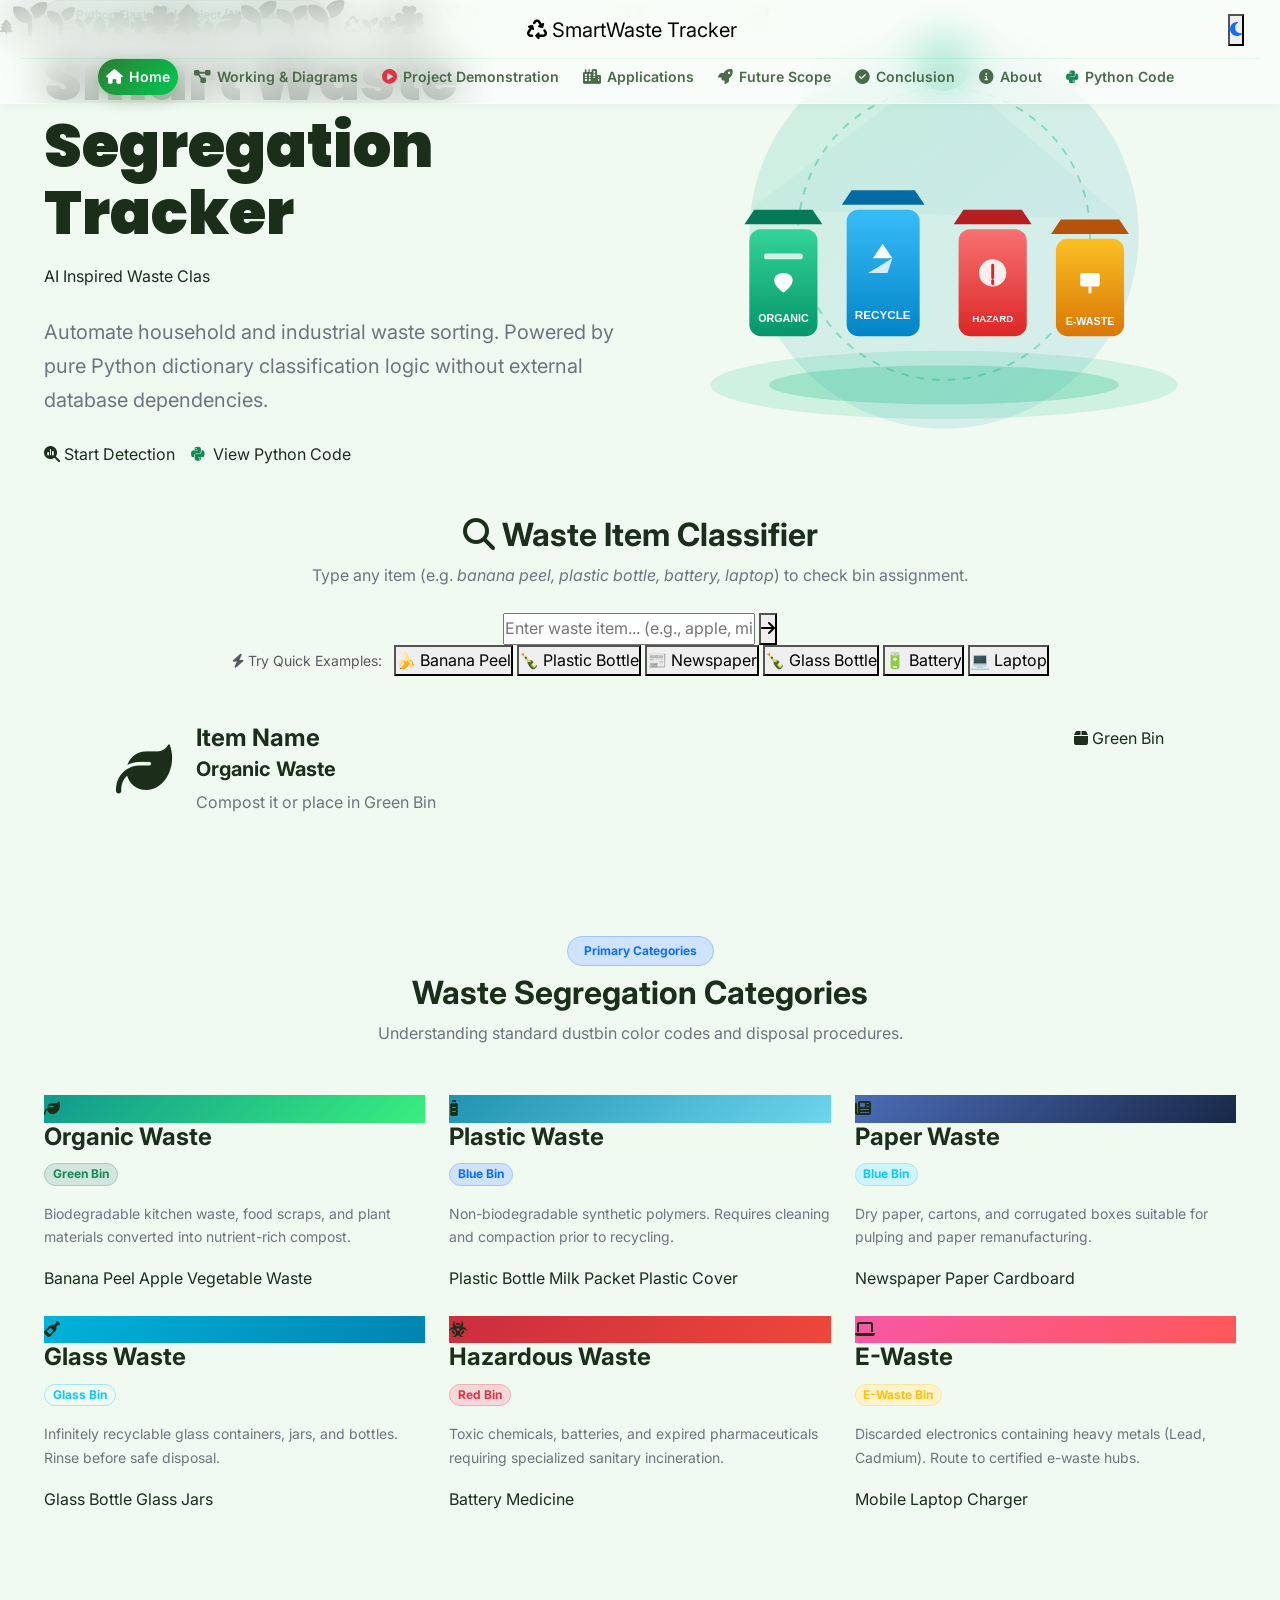
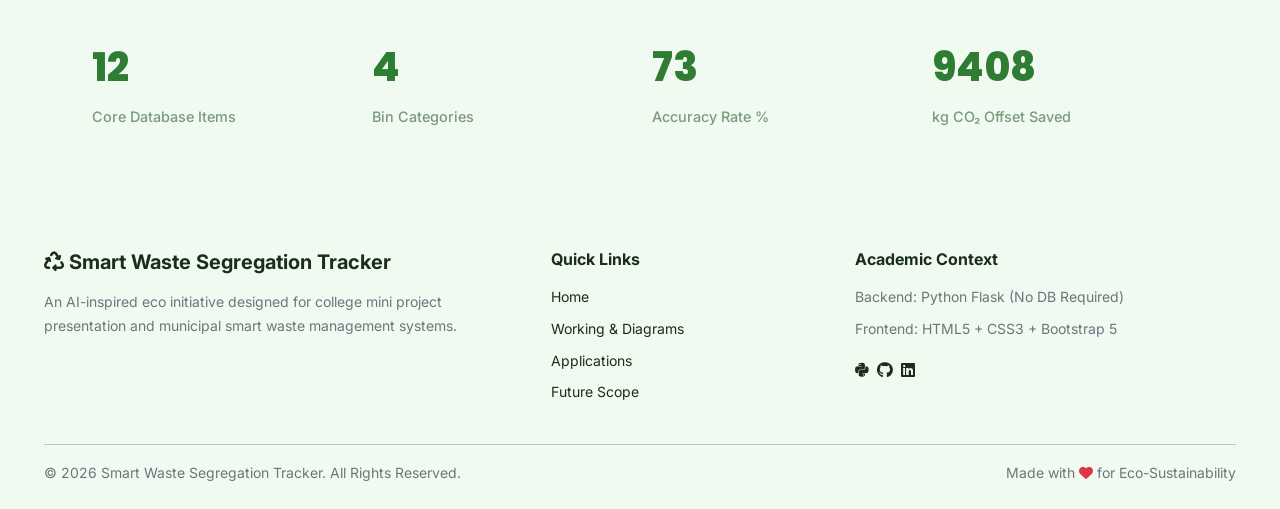
==== commit b0cbcdda: "Add 2-row navigation layout with centered logo and Project Demonstration video section" ====
--- a/index.html
+++ b/index.html
@@ -1,64 +1,56 @@
 <!DOCTYPE html>
 <html lang="en">
-
 <head>
     <meta charset="UTF-8">
     <meta name="viewport" content="width=device-width, initial-scale=1.0">
     <title>Smart Waste Segregation Tracker | AI Inspired Waste Classification</title>
-    <meta name="description"
-        content="A modern AI-inspired waste segregation tracker for college project presentation. Classify waste into Organic, Plastic, Paper, Glass, Hazardous, and E-Waste bins.">
+    <meta name="description" content="A modern AI-inspired waste segregation tracker for college project presentation. Classify waste into Organic, Plastic, Paper, Glass, Hazardous, and E-Waste bins.">
     <!-- Vendor & Font CSS (Offline & GitHub Pages Ready) -->
-    <link rel="stylesheet" href="./vendor/css/bootstrap.min.css">
-    <link rel="stylesheet" href="./vendor/css/all.min.css">
-    <link rel="stylesheet" href="./vendor/css/animate.min.css">
+    <link rel="stylesheet" href="vendor/css/bootstrap.min.css">
+    <link rel="stylesheet" href="vendor/css/all.min.css">
+    <link rel="stylesheet" href="vendor/css/animate.min.css">
     <link rel="preconnect" href="https://fonts.googleapis.com">
     <link rel="preconnect" href="https://fonts.gstatic.com" crossorigin>
-    <link
-        href="https://fonts.googleapis.com/css2?family=Plus+Jakarta+Sans:wght@400;500;600;700;800&family=Outfit:wght@500;600;700;800&display=swap"
-        rel="stylesheet">
+    <link href="https://fonts.googleapis.com/css2?family=Plus+Jakarta+Sans:wght@400;500;600;700;800&family=Outfit:wght@500;600;700;800&display=swap" rel="stylesheet">
     <link rel="stylesheet" href="https://cdn.jsdelivr.net/npm/bootstrap@5.3.2/dist/css/bootstrap.min.css">
     <link rel="stylesheet" href="https://cdnjs.cloudflare.com/ajax/libs/font-awesome/6.4.2/css/all.min.css">
-    <!-- Bulletproof CSS Links (Offline & GitHub Pages Ready) -->
-    <link rel="stylesheet" href="./css/style.css">
-    <link rel="stylesheet" href="./static/css/style.css">
+    <!-- Custom Style -->
+    <link rel="stylesheet" href="css/style.css">
 </head>
-
 <body>
 
     <!-- Particle Background -->
     <div class="bg-particles" id="bgParticles"></div>
 
-    <!-- Navigation Bar -->
-    <nav class="navbar navbar-expand-lg navbar-custom">
-        <div class="container">
-            <a class="navbar-brand" href="index.html">
+    <!-- Navigation Bar (2-Row Layout) -->
+    <nav class="navbar navbar-expand-lg navbar-custom flex-column">
+        <!-- ROW 1: Centered Logo & Theme Toggle -->
+        <div class="container justify-content-center position-relative nav-top-row">
+            <a class="navbar-brand text-center" href="index.html">
                 <i class="fa-solid fa-recycle"></i> SmartWaste Tracker
             </a>
-            <button class="navbar-toggler border-0" type="button" data-bs-toggle="collapse" data-bs-target="#navbarNav">
-                <span class="navbar-toggler-icon"></span>
-            </button>
-            <div class="collapse navbar-collapse" id="navbarNav">
-                <ul class="navbar-nav ms-auto align-items-center gap-2">
-                    <li class="nav-item"><a class="nav-link active" href="index.html"><i class="fa-solid fa-house"></i>
-                            Home</a></li>
-                    <li class="nav-item"><a class="nav-link" href="working.html"><i
-                                class="fa-solid fa-diagram-project"></i> Working & Diagrams</a></li>
-                    <li class="nav-item"><a class="nav-link" href="applications.html"><i class="fa-solid fa-city"></i>
-                            Applications</a></li>
-                    <li class="nav-item"><a class="nav-link" href="future.html"><i class="fa-solid fa-rocket"></i>
-                            Future Scope</a></li>
-                    <li class="nav-item"><a class="nav-link" href="conclusion.html"><i
-                                class="fa-solid fa-circle-check"></i> Conclusion</a></li>
-                    <li class="nav-item"><a class="nav-link" href="about.html"><i class="fa-solid fa-circle-info"></i>
-                            About</a></li>
-                    <li class="nav-item"><a class="nav-link" href="working.html#pythonCodeSection"><i
-                                class="fa-brands fa-python text-success me-1"></i> Python Code</a></li>
-
-                    <li class="nav-item ms-lg-2">
-                        <button class="theme-toggle-btn" id="themeToggleBtn" title="Toggle Light/Dark Theme">
-                            <i class="fa-solid fa-moon"></i>
-                        </button>
-                    </li>
+            <div class="position-absolute end-0 me-3 d-flex align-items-center gap-2">
+                <button class="theme-toggle-btn" id="themeToggleBtn" title="Toggle Light/Dark Theme">
+                    <i class="fa-solid fa-moon"></i>
+                </button>
+                <button class="navbar-toggler border-0" type="button" data-bs-toggle="collapse" data-bs-target="#navbarNav">
+                    <span class="navbar-toggler-icon"></span>
+                </button>
+            </div>
+        </div>
+
+        <!-- ROW 2: Neat Navigation Menu with Icons -->
+        <div class="container justify-content-center">
+            <div class="collapse navbar-collapse justify-content-center" id="navbarNav">
+                <ul class="navbar-nav mx-auto align-items-center gap-1 gap-lg-2">
+                    <li class="nav-item"><a class="nav-link active" href="index.html"><i class="fa-solid fa-house"></i> Home</a></li>
+                    <li class="nav-item"><a class="nav-link" href="working.html"><i class="fa-solid fa-diagram-project"></i> Working & Diagrams</a></li>
+                    <li class="nav-item"><a class="nav-link" href="working.html#projectDemo"><i class="fa-solid fa-circle-play text-danger"></i> Project Demonstration</a></li>
+                    <li class="nav-item"><a class="nav-link" href="applications.html"><i class="fa-solid fa-city"></i> Applications</a></li>
+                    <li class="nav-item"><a class="nav-link" href="future.html"><i class="fa-solid fa-rocket"></i> Future Scope</a></li>
+                    <li class="nav-item"><a class="nav-link" href="conclusion.html"><i class="fa-solid fa-circle-check"></i> Conclusion</a></li>
+                    <li class="nav-item"><a class="nav-link" href="about.html"><i class="fa-solid fa-circle-info"></i> About</a></li>
+                    <li class="nav-item"><a class="nav-link" href="working.html#pythonCodeSection"><i class="fa-brands fa-python text-success"></i> Python Code</a></li>
                 </ul>
             </div>
         </div>
@@ -68,8 +60,7 @@
     <header class="hero-section container">
         <div class="row align-items-center gy-4">
             <div class="col-lg-6">
-                <span
-                    class="badge bg-success-subtle text-success border border-success-subtle px-3 py-2 rounded-pill fw-bold mb-3">
+                <span class="badge bg-success-subtle text-success border border-success-subtle px-3 py-2 rounded-pill fw-bold mb-3">
                     <i class="fa-solid fa-leaf"></i> Python Flask Mini Project (No Database)
                 </span>
                 <h1 class="hero-title">
@@ -79,24 +70,20 @@
                     <span id="typingText"></span><span class="typing-cursor"></span>
                 </div>
                 <p class="text-secondary fs-5 mb-4">
-                    Automate household and industrial waste sorting. Powered by pure Python dictionary classification
-                    logic without external database dependencies.
+                    Automate household and industrial waste sorting. Powered by pure Python dictionary classification logic without external database dependencies.
                 </p>
                 <div class="d-flex flex-wrap gap-3">
                     <a href="#searchSection" class="btn-eco-primary">
                         <i class="fa-solid fa-magnifying-glass-chart"></i> Start Detection
                     </a>
-                    <a href="working.html#pythonCodeSection"
-                        class="btn-eco-outline border-0 bg-transparent text-decoration-none d-inline-flex align-items-center gap-2">
+                    <a href="working.html#pythonCodeSection" class="btn-eco-outline border-0 bg-transparent text-decoration-none d-inline-flex align-items-center gap-2">
                         <i class="fa-brands fa-python text-success"></i> View Python Code
                     </a>
                 </div>
             </div>
             <div class="col-lg-6 text-center">
                 <div class="hero-img-wrapper">
-                    <img src="./images/hero.svg"
-                        onerror="this.onerror=null; this.src=\'./static/images/hero.svg\'; if(!this.src) this.src=\'images/hero.svg\';"
-                        alt="Smart Waste Segregation Illustration" class="img-fluid">
+                    <img src="images/hero.svg" alt="Smart Waste Segregation Illustration" class="img-fluid">
                 </div>
             </div>
         </div>
@@ -105,22 +92,18 @@
     <!-- Search Section -->
     <section class="search-section container" id="searchSection">
         <div class="glass-panel p-4 p-md-5 text-center">
-            <h2 class="fw-bold mb-2"><i class="fa-solid fa-magnifying-glass text-emerald"></i> Waste Item Classifier
-            </h2>
-            <p class="text-secondary mb-4">Type any item (e.g. <i>banana peel, plastic bottle, battery, laptop</i>) to
-                check bin assignment.</p>
+            <h2 class="fw-bold mb-2"><i class="fa-solid fa-magnifying-glass text-emerald"></i> Waste Item Classifier</h2>
+            <p class="text-secondary mb-4">Type any item (e.g. <i>banana peel, plastic bottle, battery, laptop</i>) to check bin assignment.</p>
 
             <div class="search-box-wrapper">
-                <input type="text" id="wasteSearchInput" class="search-input"
-                    placeholder="Enter waste item... (e.g., apple, milk packet, charger)" autocomplete="off">
+                <input type="text" id="wasteSearchInput" class="search-input" placeholder="Enter waste item... (e.g., apple, milk packet, charger)" autocomplete="off">
                 <button type="button" id="wasteSearchBtn" class="search-btn" title="Classify Item">
                     <i class="fa-solid fa-arrow-right"></i>
                 </button>
             </div>
 
             <div class="quick-tags">
-                <span class="text-muted small align-self-center me-2"><i class="fa-solid fa-bolt"></i> Try Quick
-                    Examples:</span>
+                <span class="text-muted small align-self-center me-2"><i class="fa-solid fa-bolt"></i> Try Quick Examples:</span>
                 <button class="tag-btn" data-item="banana peel">🍌 Banana Peel</button>
                 <button class="tag-btn" data-item="plastic bottle">🍾 Plastic Bottle</button>
                 <button class="tag-btn" data-item="newspaper">📰 Newspaper</button>
@@ -147,8 +130,7 @@
                     </div>
                 </div>
                 <div id="unknownAlert" class="alert alert-warning border-0 mt-3 d-none mb-0">
-                    <i class="fa-solid fa-triangle-exclamation"></i> <strong>Unknown Item Notice:</strong> Item not
-                    found in pre-indexed dictionary. Sent for AI manual classification audit.
+                    <i class="fa-solid fa-triangle-exclamation"></i> <strong>Unknown Item Notice:</strong> Item not found in pre-indexed dictionary. Sent for AI manual classification audit.
                 </div>
             </div>
         </div>
@@ -157,9 +139,7 @@
     <!-- Dashboard Categories Grid -->
     <section class="container my-5">
         <div class="text-center mb-5">
-            <span
-                class="badge bg-primary-subtle text-primary border border-primary-subtle px-3 py-2 rounded-pill fw-bold mb-2">Primary
-                Categories</span>
+            <span class="badge bg-primary-subtle text-primary border border-primary-subtle px-3 py-2 rounded-pill fw-bold mb-2">Primary Categories</span>
             <h2 class="fw-bold">Waste Segregation Categories</h2>
             <p class="text-secondary">Understanding standard dustbin color codes and disposal procedures.</p>
         </div>
@@ -172,11 +152,8 @@
                         <i class="fa-solid fa-leaf"></i>
                     </div>
                     <h4 class="fw-bold mb-2">Organic Waste</h4>
-                    <span
-                        class="badge bg-success-subtle text-success border border-success-subtle rounded-pill w-fit mb-3">Green
-                        Bin</span>
-                    <p class="text-secondary small mb-3">Biodegradable kitchen waste, food scraps, and plant materials
-                        converted into nutrient-rich compost.</p>
+                    <span class="badge bg-success-subtle text-success border border-success-subtle rounded-pill w-fit mb-3">Green Bin</span>
+                    <p class="text-secondary small mb-3">Biodegradable kitchen waste, food scraps, and plant materials converted into nutrient-rich compost.</p>
                     <div class="examples-badge-group">
                         <span class="example-chip">Banana Peel</span>
                         <span class="example-chip">Apple</span>
@@ -192,11 +169,8 @@
                         <i class="fa-solid fa-bottle-water"></i>
                     </div>
                     <h4 class="fw-bold mb-2">Plastic Waste</h4>
-                    <span
-                        class="badge bg-primary-subtle text-primary border border-primary-subtle rounded-pill w-fit mb-3">Blue
-                        Bin</span>
-                    <p class="text-secondary small mb-3">Non-biodegradable synthetic polymers. Requires cleaning and
-                        compaction prior to recycling.</p>
+                    <span class="badge bg-primary-subtle text-primary border border-primary-subtle rounded-pill w-fit mb-3">Blue Bin</span>
+                    <p class="text-secondary small mb-3">Non-biodegradable synthetic polymers. Requires cleaning and compaction prior to recycling.</p>
                     <div class="examples-badge-group">
                         <span class="example-chip">Plastic Bottle</span>
                         <span class="example-chip">Milk Packet</span>
@@ -212,10 +186,8 @@
                         <i class="fa-solid fa-newspaper"></i>
                     </div>
                     <h4 class="fw-bold mb-2">Paper Waste</h4>
-                    <span class="badge bg-info-subtle text-info border border-info-subtle rounded-pill w-fit mb-3">Blue
-                        Bin</span>
-                    <p class="text-secondary small mb-3">Dry paper, cartons, and corrugated boxes suitable for pulping
-                        and paper remanufacturing.</p>
+                    <span class="badge bg-info-subtle text-info border border-info-subtle rounded-pill w-fit mb-3">Blue Bin</span>
+                    <p class="text-secondary small mb-3">Dry paper, cartons, and corrugated boxes suitable for pulping and paper remanufacturing.</p>
                     <div class="examples-badge-group">
                         <span class="example-chip">Newspaper</span>
                         <span class="example-chip">Paper</span>
@@ -231,10 +203,8 @@
                         <i class="fa-solid fa-wine-bottle"></i>
                     </div>
                     <h4 class="fw-bold mb-2">Glass Waste</h4>
-                    <span class="badge bg-teal-subtle text-info border border-info-subtle rounded-pill w-fit mb-3">Glass
-                        Bin</span>
-                    <p class="text-secondary small mb-3">Infinitely recyclable glass containers, jars, and bottles.
-                        Rinse before safe disposal.</p>
+                    <span class="badge bg-teal-subtle text-info border border-info-subtle rounded-pill w-fit mb-3">Glass Bin</span>
+                    <p class="text-secondary small mb-3">Infinitely recyclable glass containers, jars, and bottles. Rinse before safe disposal.</p>
                     <div class="examples-badge-group">
                         <span class="example-chip">Glass Bottle</span>
                         <span class="example-chip">Glass Jars</span>
@@ -249,11 +219,8 @@
                         <i class="fa-solid fa-biohazard"></i>
                     </div>
                     <h4 class="fw-bold mb-2">Hazardous Waste</h4>
-                    <span
-                        class="badge bg-danger-subtle text-danger border border-danger-subtle rounded-pill w-fit mb-3">Red
-                        Bin</span>
-                    <p class="text-secondary small mb-3">Toxic chemicals, batteries, and expired pharmaceuticals
-                        requiring specialized sanitary incineration.</p>
+                    <span class="badge bg-danger-subtle text-danger border border-danger-subtle rounded-pill w-fit mb-3">Red Bin</span>
+                    <p class="text-secondary small mb-3">Toxic chemicals, batteries, and expired pharmaceuticals requiring specialized sanitary incineration.</p>
                     <div class="examples-badge-group">
                         <span class="example-chip">Battery</span>
                         <span class="example-chip">Medicine</span>
@@ -268,11 +235,8 @@
                         <i class="fa-solid fa-laptop"></i>
                     </div>
                     <h4 class="fw-bold mb-2">E-Waste</h4>
-                    <span
-                        class="badge bg-warning-subtle text-warning border border-warning-subtle rounded-pill w-fit mb-3">E-Waste
-                        Bin</span>
-                    <p class="text-secondary small mb-3">Discarded electronics containing heavy metals (Lead, Cadmium).
-                        Route to certified e-waste hubs.</p>
+                    <span class="badge bg-warning-subtle text-warning border border-warning-subtle rounded-pill w-fit mb-3">E-Waste Bin</span>
+                    <p class="text-secondary small mb-3">Discarded electronics containing heavy metals (Lead, Cadmium). Route to certified e-waste hubs.</p>
                     <div class="examples-badge-group">
                         <span class="example-chip">Mobile</span>
                         <span class="example-chip">Laptop</span>
@@ -316,13 +280,11 @@
     </section>
 
     <!-- PYTHON CODE MODAL -->
-    <div class="modal fade" id="pythonCodeModal" tabindex="-1" aria-labelledby="pythonCodeModalLabel"
-        aria-hidden="true">
+    <div class="modal fade" id="pythonCodeModal" tabindex="-1" aria-labelledby="pythonCodeModalLabel" aria-hidden="true">
         <div class="modal-dialog modal-xl modal-dialog-centered modal-dialog-scrollable">
             <div class="modal-content glass-panel border-0 text-start shadow-lg">
                 <div class="modal-header border-bottom border-glass pb-3">
-                    <h5 class="modal-title fw-bold text-success d-flex align-items-center gap-2"
-                        id="pythonCodeModalLabel">
+                    <h5 class="modal-title fw-bold text-success d-flex align-items-center gap-2" id="pythonCodeModalLabel">
                         <i class="fa-brands fa-python text-emerald fs-4"></i>
                         <span>Smart Waste Segregation Tracker &mdash; Python Code & Explanation</span>
                     </h5>
@@ -334,19 +296,15 @@
                         <div class="col-lg-6">
                             <div class="code-column-wrapper h-100 d-flex flex-column">
                                 <div class="d-flex align-items-center justify-content-between mb-2">
-                                    <span
-                                        class="badge bg-success-subtle text-success border border-success-subtle px-3 py-2 rounded-pill fw-bold">
+                                    <span class="badge bg-success-subtle text-success border border-success-subtle px-3 py-2 rounded-pill fw-bold">
                                         <i class="fa-solid fa-code me-1"></i> Python Code (CLI Mini Project)
                                     </span>
-                                    <button class="btn btn-sm btn-outline-success rounded-pill px-3 py-1 fw-bold"
-                                        id="copyPythonCodeBtn">
+                                    <button class="btn btn-sm btn-outline-success rounded-pill px-3 py-1 fw-bold" id="copyPythonCodeBtn">
                                         <i class="fa-solid fa-copy me-1"></i> Copy Code
                                     </button>
                                 </div>
-                                <div class="position-relative flex-grow-1 bg-dark rounded-4 p-3 border border-secondary border-opacity-25 shadow-sm"
-                                    style="min-height: 460px;">
-                                    <pre class="m-0 text-light font-monospace small" id="pythonCodeBlock"
-                                        style="max-height: 520px; overflow-y: auto; white-space: pre-wrap; font-family: 'Fira Code', 'Cascadia Code', Consolas, Monaco, monospace; line-height: 1.5;"><code># ============================================
+                                <div class="position-relative flex-grow-1 bg-dark rounded-4 p-3 border border-secondary border-opacity-25 shadow-sm" style="min-height: 460px;">
+                                    <pre class="m-0 text-light font-monospace small" id="pythonCodeBlock" style="max-height: 520px; overflow-y: auto; white-space: pre-wrap; font-family: 'Fira Code', 'Cascadia Code', Consolas, Monaco, monospace; line-height: 1.5;"><code># ============================================
 # SMART WASTE SEGREGATION TRACKER
 # Mini Project
 # Language: Python
@@ -416,80 +374,62 @@
                         <div class="col-lg-6">
                             <div class="explanation-column-wrapper h-100 d-flex flex-column">
                                 <div class="d-flex align-items-center justify-content-between mb-2">
-                                    <span
-                                        class="badge bg-info-subtle text-info border border-info-subtle px-3 py-2 rounded-pill fw-bold">
+                                    <span class="badge bg-info-subtle text-info border border-info-subtle px-3 py-2 rounded-pill fw-bold">
                                         <i class="fa-solid fa-lightbulb me-1"></i> Technical Explanation
                                     </span>
                                 </div>
-                                <div class="explanation-scroll-container flex-grow-1 pe-2"
-                                    style="max-height: 520px; overflow-y: auto;">
-
+                                <div class="explanation-scroll-container flex-grow-1 pe-2" style="max-height: 520px; overflow-y: auto;">
+                                    
                                     <!-- Overview Card -->
                                     <div class="glass-card p-3 mb-3 border-start border-4 border-emerald">
-                                        <h6 class="fw-bold text-emerald mb-1"><i
-                                                class="fa-solid fa-circle-info me-2"></i>Project Overview</h6>
+                                        <h6 class="fw-bold text-emerald mb-1"><i class="fa-solid fa-circle-info me-2"></i>Project Overview</h6>
                                         <p class="small text-secondary mb-0">
-                                            This Python script is a standalone command-line application designed for
-                                            smart waste classification. It operates using an in-memory dictionary data
-                                            structure and bidirectional keyword matching without requiring external
-                                            database dependencies.
+                                            This Python script is a standalone command-line application designed for smart waste classification. It operates using an in-memory dictionary data structure and bidirectional keyword matching without requiring external database dependencies.
                                         </p>
                                     </div>
 
                                     <!-- Step 1 Explanation -->
                                     <div class="glass-card p-3 mb-3">
                                         <div class="d-flex align-items-center gap-2 mb-2">
-                                            <span class="badge bg-emerald text-white rounded-circle p-2"
-                                                style="width: 24px; height: 24px; display: inline-flex; align-items: center; justify-content: center;">1</span>
+                                            <span class="badge bg-emerald text-white rounded-circle p-2" style="width: 24px; height: 24px; display: inline-flex; align-items: center; justify-content: center;">1</span>
                                             <h6 class="fw-bold mb-0">Waste Database Dictionary (`waste_data`)</h6>
                                         </div>
                                         <p class="small text-secondary mb-2">
-                                            Stores waste items mapped to 3-element tuples containing classification
-                                            details:
+                                            Stores waste items mapped to 3-element tuples containing classification details:
                                         </p>
                                         <ul class="small text-secondary mb-0 ps-3">
-                                            <li><b>Waste Category</b>: Organic, Plastic, Paper, Glass, Hazardous, or
-                                                E-Waste.</li>
-                                            <li><b>Dustbin</b>: Target bin color (Green, Blue, Red, Glass, E-Waste Bin).
-                                            </li>
-                                            <li><b>Instruction</b>: Actionable guidance (Compost, Recycle, Send to
-                                                E-Waste Center).</li>
+                                            <li><b>Waste Category</b>: Organic, Plastic, Paper, Glass, Hazardous, or E-Waste.</li>
+                                            <li><b>Dustbin</b>: Target bin color (Green, Blue, Red, Glass, E-Waste Bin).</li>
+                                            <li><b>Instruction</b>: Actionable guidance (Compost, Recycle, Send to E-Waste Center).</li>
                                         </ul>
                                     </div>
 
                                     <!-- Step 2 Explanation -->
                                     <div class="glass-card p-3 mb-3">
                                         <div class="d-flex align-items-center gap-2 mb-2">
-                                            <span class="badge bg-emerald text-white rounded-circle p-2"
-                                                style="width: 24px; height: 24px; display: inline-flex; align-items: center; justify-content: center;">2</span>
+                                            <span class="badge bg-emerald text-white rounded-circle p-2" style="width: 24px; height: 24px; display: inline-flex; align-items: center; justify-content: center;">2</span>
                                             <h6 class="fw-bold mb-0">Formatted Header Banner</h6>
                                         </div>
                                         <p class="small text-secondary mb-0">
-                                            Uses <code>print("=" * 50)</code> to create visual separator lines and print
-                                            a clear title banner for console presentations.
+                                            Uses <code>print("=" * 50)</code> to create visual separator lines and print a clear title banner for console presentations.
                                         </p>
                                     </div>
 
                                     <!-- Step 3 Explanation -->
                                     <div class="glass-card p-3 mb-3">
                                         <div class="d-flex align-items-center gap-2 mb-2">
-                                            <span class="badge bg-emerald text-white rounded-circle p-2"
-                                                style="width: 24px; height: 24px; display: inline-flex; align-items: center; justify-content: center;">3</span>
-                                            <h6 class="fw-bold mb-0">Interactive Loop (`while True`) & Input Cleaning
-                                            </h6>
+                                            <span class="badge bg-emerald text-white rounded-circle p-2" style="width: 24px; height: 24px; display: inline-flex; align-items: center; justify-content: center;">3</span>
+                                            <h6 class="fw-bold mb-0">Interactive Loop (`while True`) & Input Cleaning</h6>
                                         </div>
                                         <p class="small text-secondary mb-0">
-                                            Runs an infinite loop accepting user queries. The input string is normalized
-                                            using <code>.lower().strip()</code> to make input matching case-insensitive
-                                            and trim extra spaces.
+                                            Runs an infinite loop accepting user queries. The input string is normalized using <code>.lower().strip()</code> to make input matching case-insensitive and trim extra spaces.
                                         </p>
                                     </div>
 
                                     <!-- Step 4 Explanation -->
                                     <div class="glass-card p-3 mb-3">
                                         <div class="d-flex align-items-center gap-2 mb-2">
-                                            <span class="badge bg-emerald text-white rounded-circle p-2"
-                                                style="width: 24px; height: 24px; display: inline-flex; align-items: center; justify-content: center;">4</span>
+                                            <span class="badge bg-emerald text-white rounded-circle p-2" style="width: 24px; height: 24px; display: inline-flex; align-items: center; justify-content: center;">4</span>
                                             <h6 class="fw-bold mb-0">Simple NLP Keyword Matching Loop</h6>
                                         </div>
                                         <p class="small text-secondary mb-2">
@@ -499,34 +439,29 @@
                                             if key in item or item in key:
                                         </div>
                                         <p class="small text-secondary mb-0">
-                                            Matches user entries like <i>"used plastic bottle"</i> or <i>"paper"</i>
-                                            accurately, unpacks tuple values, displays results, and breaks the loop.
+                                            Matches user entries like <i>"used plastic bottle"</i> or <i>"paper"</i> accurately, unpacks tuple values, displays results, and breaks the loop.
                                         </p>
                                     </div>
 
                                     <!-- Step 5 Explanation -->
                                     <div class="glass-card p-3 mb-3">
                                         <div class="d-flex align-items-center gap-2 mb-2">
-                                            <span class="badge bg-emerald text-white rounded-circle p-2"
-                                                style="width: 24px; height: 24px; display: inline-flex; align-items: center; justify-content: center;">5</span>
+                                            <span class="badge bg-emerald text-white rounded-circle p-2" style="width: 24px; height: 24px; display: inline-flex; align-items: center; justify-content: center;">5</span>
                                             <h6 class="fw-bold mb-0">Fallback Handling (`if not found`)</h6>
                                         </div>
                                         <p class="small text-secondary mb-0">
-                                            If an item is not in the database, notifies the user and suggests referring
-                                            to local municipal waste disposal rules.
+                                            If an item is not in the database, notifies the user and suggests referring to local municipal waste disposal rules.
                                         </p>
                                     </div>
 
                                     <!-- Step 6 Explanation -->
                                     <div class="glass-card p-3">
                                         <div class="d-flex align-items-center gap-2 mb-2">
-                                            <span class="badge bg-emerald text-white rounded-circle p-2"
-                                                style="width: 24px; height: 24px; display: inline-flex; align-items: center; justify-content: center;">6</span>
+                                            <span class="badge bg-emerald text-white rounded-circle p-2" style="width: 24px; height: 24px; display: inline-flex; align-items: center; justify-content: center;">6</span>
                                             <h6 class="fw-bold mb-0">Continuation Check & Exit</h6>
                                         </div>
                                         <p class="small text-secondary mb-0">
-                                            Asks <code>Do you want to check another item? (yes/no)</code>. If response
-                                            is not <code>"yes"</code>, prints a exit message and breaks out of the loop.
+                                            Asks <code>Do you want to check another item? (yes/no)</code>. If response is not <code>"yes"</code>, prints a exit message and breaks out of the loop.
                                         </p>
                                     </div>
 
@@ -536,10 +471,8 @@
                     </div>
                 </div>
                 <div class="modal-footer border-top border-glass pt-3">
-                    <span class="me-auto text-muted small"><i class="fa-solid fa-code text-success me-1"></i> Python
-                        3.8+ CLI Mini Project | Dual Code & Technical Breakdown</span>
-                    <button type="button" class="btn btn-secondary rounded-pill px-4"
-                        data-bs-dismiss="modal">Close</button>
+                    <span class="me-auto text-muted small"><i class="fa-solid fa-code text-success me-1"></i> Python 3.8+ CLI Mini Project | Dual Code & Technical Breakdown</span>
+                    <button type="button" class="btn btn-secondary rounded-pill px-4" data-bs-dismiss="modal">Close</button>
                 </div>
             </div>
         </div>
@@ -550,10 +483,8 @@
         <div class="container">
             <div class="row gy-4 mb-4">
                 <div class="col-lg-5">
-                    <h5 class="fw-bold text-emerald mb-3"><i class="fa-solid fa-recycle"></i> Smart Waste Segregation
-                        Tracker</h5>
-                    <p class="text-secondary small">An AI-inspired eco initiative designed for college mini project
-                        presentation and municipal smart waste management systems.</p>
+                    <h5 class="fw-bold text-emerald mb-3"><i class="fa-solid fa-recycle"></i> Smart Waste Segregation Tracker</h5>
+                    <p class="text-secondary small">An AI-inspired eco initiative designed for college mini project presentation and municipal smart waste management systems.</p>
                 </div>
                 <div class="col-lg-3 col-6">
                     <h6 class="fw-bold mb-3">Quick Links</h6>
@@ -588,12 +519,12 @@
         <i class="fa-solid fa-arrow-up"></i>
     </button>
 
-    <!-- Vendor JS -->
-    <script src="./vendor/js/bootstrap.bundle.min.js"></script>
+            <!-- Vendor JS -->
+    <script src="vendor/js/bootstrap.bundle.min.js"></script>
     <script src="https://cdn.jsdelivr.net/npm/bootstrap@5.3.2/dist/js/bootstrap.bundle.min.js"></script>
-    <!-- Bulletproof JS Links (Offline & GitHub Pages Ready) -->
-    <script src="./js/script.js"></script>
-    <script src="./static/js/script.js"></script>
+    <!-- Custom JS -->
+    <script src="js/script.js"></script>
+    <script src="static/js/script.js"></script>
+    <script src="js/script.js"></script>
 </body>
-
 </html>
--- a/css/style.css
+++ b/css/style.css
@@ -1,815 +1,2664 @@
-/* ============================================
-   SMART WASTE SEGREGATION TRACKER
-   Custom Glassmorphism & Modern Styling
-============================================ */
-
+/* ============================================================
+   SMART WASTE SEGREGATION TRACKER — Premium Design System v2.0
+   ============================================================ */
+
+/* ── Google Fonts ── */
+@import url('https://fonts.googleapis.com/css2?family=Poppins:wght@300;400;500;600;700;800;900&family=Inter:wght@300;400;500;600;700;800&display=swap');
+
+/* ── CSS Custom Properties (Design Tokens) ── */
 :root {
-    --bg-primary: #f0fdf4;
-    --bg-secondary: #ffffff;
-    --bg-glass: rgba(255, 255, 255, 0.75);
-    --bg-glass-card: rgba(255, 255, 255, 0.65);
-    --border-glass: rgba(255, 255, 255, 0.4);
-    --text-primary: #0f172a;
-    --text-muted: #64748b;
-    --accent-green: #10b981;
-    --accent-emerald: #059669;
-    --accent-blue: #0284c7;
-    --accent-teal: #14b8a6;
-    --shadow-sm: 0 4px 6px -1px rgba(0, 0, 0, 0.05);
-    --shadow-md: 0 10px 25px -5px rgba(16, 185, 129, 0.12), 0 8px 10px -6px rgba(0, 0, 0, 0.05);
-    --shadow-glow: 0 0 25px rgba(16, 185, 129, 0.25);
-    --nav-bg: rgba(255, 255, 255, 0.85);
-    --card-hover-y: -6px;
-    --transition-speed: 0.3s;
-}
-
+  --primary: #2E7D32;
+  --primary-light: #4CAF50;
+  --primary-dark: #1B5E20;
+  --secondary: #00C853;
+  --accent: #4CAF50;
+  --accent-glow: rgba(0, 200, 83, 0.4);
+
+  --bg-body: #f0faf1;
+  --bg-white: #ffffff;
+  --bg-card: rgba(255, 255, 255, 0.72);
+  --bg-glass: rgba(255, 255, 255, 0.25);
+  --bg-glass-strong: rgba(255, 255, 255, 0.6);
+  --bg-hero: linear-gradient(135deg, #e8f5e9 0%, #f1f8e9 30%, #ffffff 60%, #e0f2f1 100%);
+  --bg-section-alt: #f5fdf6;
+
+  --text-primary: #1a2e1a;
+  --text-secondary: #4a6b4a;
+  --text-muted: #7a9a7a;
+  --text-white: #ffffff;
+
+  --border-color: rgba(46, 125, 50, 0.12);
+  --border-glass: rgba(255, 255, 255, 0.4);
+
+  --shadow-sm: 0 2px 8px rgba(46, 125, 50, 0.06);
+  --shadow-md: 0 8px 32px rgba(46, 125, 50, 0.1);
+  --shadow-lg: 0 20px 60px rgba(46, 125, 50, 0.12);
+  --shadow-xl: 0 30px 80px rgba(46, 125, 50, 0.15);
+  --shadow-glow: 0 0 40px rgba(0, 200, 83, 0.2);
+
+  --radius-sm: 10px;
+  --radius-md: 16px;
+  --radius-lg: 20px;
+  --radius-xl: 28px;
+  --radius-full: 50px;
+
+  --font-heading: 'Poppins', sans-serif;
+  --font-body: 'Inter', sans-serif;
+
+  --transition-fast: 0.2s cubic-bezier(0.4, 0, 0.2, 1);
+  --transition-base: 0.3s cubic-bezier(0.4, 0, 0.2, 1);
+  --transition-slow: 0.5s cubic-bezier(0.4, 0, 0.2, 1);
+  --transition-bounce: 0.5s cubic-bezier(0.34, 1.56, 0.64, 1);
+
+  --nav-height: 110px;
+  --container-max: 1240px;
+}
+
+/* ── Dark Mode ── */
 [data-theme="dark"] {
-    --bg-primary: #09131a;
-    --bg-secondary: #0f1d26;
-    --bg-glass: rgba(15, 29, 38, 0.75);
-    --bg-glass-card: rgba(18, 34, 45, 0.65);
-    --border-glass: rgba(255, 255, 255, 0.08);
-    --text-primary: #f8fafc;
-    --text-muted: #94a3b8;
-    --accent-green: #34d399;
-    --accent-emerald: #10b981;
-    --accent-blue: #38bdf8;
-    --accent-teal: #2dd4bf;
-    --shadow-sm: 0 4px 6px -1px rgba(0, 0, 0, 0.3);
-    --shadow-md: 0 10px 25px -5px rgba(0, 0, 0, 0.5);
-    --shadow-glow: 0 0 25px rgba(52, 211, 153, 0.2);
-    --nav-bg: rgba(9, 19, 26, 0.88);
-}
-
-* {
-    box-sizing: border-box;
+  --bg-body: #0a1a0a;
+  --bg-white: #111e11;
+  --bg-card: rgba(17, 30, 17, 0.8);
+  --bg-glass: rgba(17, 30, 17, 0.5);
+  --bg-glass-strong: rgba(17, 30, 17, 0.75);
+  --bg-hero: linear-gradient(135deg, #0a1a0a 0%, #0d1f0d 30%, #111e11 60%, #0a1a0a 100%);
+  --bg-section-alt: #0d1f0d;
+
+  --text-primary: #e0f2e0;
+  --text-secondary: #a0c8a0;
+  --text-muted: #6a9a6a;
+
+  --border-color: rgba(0, 200, 83, 0.15);
+  --border-glass: rgba(0, 200, 83, 0.2);
+
+  --shadow-sm: 0 2px 8px rgba(0, 0, 0, 0.3);
+  --shadow-md: 0 8px 32px rgba(0, 0, 0, 0.4);
+  --shadow-lg: 0 20px 60px rgba(0, 0, 0, 0.5);
+  --shadow-xl: 0 30px 80px rgba(0, 0, 0, 0.6);
+  --shadow-glow: 0 0 40px rgba(0, 200, 83, 0.3);
+}
+
+
+/* ══════════════════════════════════════════════════════════
+   RESET & BASE
+   ══════════════════════════════════════════════════════════ */
+*, *::before, *::after {
+  margin: 0;
+  padding: 0;
+  box-sizing: border-box;
+}
+
+html {
+  scroll-behavior: smooth;
+  scroll-padding-top: var(--nav-height);
+}
+
+body {
+  font-family: var(--font-body);
+  background: var(--bg-body);
+  color: var(--text-primary);
+  line-height: 1.7;
+  overflow-x: hidden;
+  transition: background var(--transition-base), color var(--transition-base);
+}
+
+a {
+  text-decoration: none;
+  color: inherit;
+  transition: color var(--transition-fast);
+}
+
+img {
+  max-width: 100%;
+  display: block;
+}
+
+ul {
+  list-style: none;
+}
+
+.container {
+  max-width: var(--container-max);
+  margin: 0 auto;
+  padding: 0 24px;
+}
+
+
+/* ══════════════════════════════════════════════════════════
+   LOADING SCREEN
+   ══════════════════════════════════════════════════════════ */
+.loading-screen {
+  position: fixed;
+  inset: 0;
+  z-index: 99999;
+  background: var(--bg-body);
+  display: flex;
+  flex-direction: column;
+  align-items: center;
+  justify-content: center;
+  gap: 24px;
+  transition: opacity 0.6s ease, visibility 0.6s ease;
+}
+
+.loading-screen.hidden {
+  opacity: 0;
+  visibility: hidden;
+  pointer-events: none;
+}
+
+.loader-container {
+  position: relative;
+  width: 100px;
+  height: 100px;
+}
+
+.loader-ring {
+  position: absolute;
+  inset: 0;
+  border-radius: 50%;
+  border: 4px solid var(--border-color);
+  border-top-color: var(--primary);
+  animation: loaderSpin 1s linear infinite;
+}
+
+.loader-ring-inner {
+  position: absolute;
+  inset: 8px;
+  border-radius: 50%;
+  border: 3px solid var(--border-color);
+  border-bottom-color: var(--secondary);
+  animation: loaderSpin 0.7s linear infinite reverse;
+}
+
+.loader-icon {
+  position: absolute;
+  inset: 0;
+  display: flex;
+  align-items: center;
+  justify-content: center;
+  font-size: 32px;
+  animation: loaderPulse 1.5s ease-in-out infinite;
+}
+
+@keyframes loaderSpin {
+  to { transform: rotate(360deg); }
+}
+
+@keyframes loaderPulse {
+  0%, 100% { transform: scale(1); }
+  50% { transform: scale(1.15); }
+}
+
+.loading-text {
+  font-family: var(--font-heading);
+  font-size: 1rem;
+  color: var(--text-secondary);
+  font-weight: 500;
+  letter-spacing: 0.5px;
+}
+
+.loading-bar {
+  width: 200px;
+  height: 4px;
+  background: var(--border-color);
+  border-radius: 4px;
+  overflow: hidden;
+}
+
+.loading-bar-fill {
+  width: 0%;
+  height: 100%;
+  background: linear-gradient(90deg, var(--primary), var(--secondary));
+  border-radius: 4px;
+  transition: width 0.3s ease;
+}
+
+
+/* ══════════════════════════════════════════════════════════
+   SCROLL PROGRESS
+   ══════════════════════════════════════════════════════════ */
+.scroll-progress {
+  position: fixed;
+  top: 0;
+  left: 0;
+  height: 3px;
+  width: 0%;
+  background: linear-gradient(90deg, var(--primary), var(--secondary), var(--primary-light));
+  z-index: 10001;
+  transition: width 0.1s linear;
+}
+
+
+/* ══════════════════════════════════════════════════════════
+   CURSOR GLOW
+   ══════════════════════════════════════════════════════════ */
+.cursor-glow {
+  position: fixed;
+  width: 300px;
+  height: 300px;
+  border-radius: 50%;
+  background: radial-gradient(circle, rgba(0, 200, 83, 0.08) 0%, transparent 70%);
+  pointer-events: none;
+  z-index: 1;
+  transform: translate(-50%, -50%);
+  transition: opacity 0.3s ease;
+  opacity: 0;
+}
+
+body:hover .cursor-glow {
+  opacity: 1;
+}
+
+
+/* ══════════════════════════════════════════════════════════
+   BACKGROUND PARTICLES (Floating Leaves)
+   ══════════════════════════════════════════════════════════ */
+.bg-particles {
+  position: fixed;
+  inset: 0;
+  pointer-events: none;
+  z-index: 0;
+  overflow: hidden;
+}
+
+.leaf-particle {
+  position: absolute;
+  font-size: 1.2rem;
+  opacity: 0.15;
+  animation: leafFall linear infinite;
+  pointer-events: none;
+}
+
+@keyframes leafFall {
+  0% {
+    transform: translateY(-10vh) rotate(0deg) translateX(0);
+    opacity: 0;
+  }
+  10% { opacity: 0.15; }
+  90% { opacity: 0.15; }
+  100% {
+    transform: translateY(110vh) rotate(720deg) translateX(80px);
+    opacity: 0;
+  }
+}
+
+
+/* ══════════════════════════════════════════════════════════
+   NAVIGATION BAR (2-Row Centered Logo & Icon Menu)
+   ══════════════════════════════════════════════════════════ */
+.navbar {
+  position: fixed;
+  top: 0;
+  left: 0;
+  right: 0;
+  z-index: 10000;
+  display: flex;
+  flex-direction: column;
+  justify-content: center;
+  transition: all var(--transition-base);
+  background: var(--bg-glass-strong);
+  backdrop-filter: blur(20px);
+  -webkit-backdrop-filter: blur(20px);
+  border-bottom: 1px solid var(--border-glass);
+  box-shadow: var(--shadow-sm);
+  padding: 8px 0;
+}
+
+.navbar .nav-top-row {
+  width: 100%;
+  display: flex;
+  align-items: center;
+  justify-content: space-between;
+  padding-bottom: 6px;
+  border-bottom: 1px solid rgba(0, 200, 83, 0.1);
+  position: relative;
+}
+
+.navbar .nav-top-row .nav-logo {
+  position: absolute;
+  left: 50%;
+  transform: translateX(-50%);
+  display: flex;
+  align-items: center;
+  gap: 10px;
+  font-family: var(--font-heading);
+  font-weight: 800;
+  font-size: 1.35rem;
+  color: var(--text-primary);
+}
+
+.logo-icon {
+  font-size: 1.6rem;
+  animation: logoSpin 8s linear infinite;
+}
+
+@keyframes logoSpin {
+  0%, 80%, 100% { transform: rotate(0deg); }
+  90% { transform: rotate(360deg); }
+}
+
+.navbar .nav-menu-row {
+  width: 100%;
+  display: flex;
+  justify-content: center;
+  padding-top: 6px;
+}
+
+.nav-menu {
+  display: flex;
+  align-items: center;
+  justify-content: center;
+  flex-wrap: wrap;
+  gap: 4px;
+}
+
+.nav-link {
+  font-family: var(--font-body);
+  font-size: 0.88rem;
+  font-weight: 600;
+  color: var(--text-secondary);
+  padding: 6px 14px;
+  border-radius: var(--radius-full);
+  transition: all var(--transition-fast);
+  position: relative;
+  display: inline-flex;
+  align-items: center;
+  gap: 6px;
+}
+
+.nav-link i {
+  font-size: 0.92rem;
+}
+
+.nav-link:hover {
+  color: var(--primary);
+  background: rgba(46, 125, 50, 0.1);
+}
+
+.nav-link.active {
+  color: var(--text-white) !important;
+  background: linear-gradient(135deg, var(--primary), var(--secondary));
+  box-shadow: 0 4px 15px rgba(46, 125, 50, 0.3);
+}
+
+.nav-actions {
+  display: flex;
+  align-items: center;
+  gap: 12px;
+  margin-left: auto;
+}
+
+.theme-toggle {
+  width: 42px;
+  height: 42px;
+  border-radius: 50%;
+  border: 2px solid var(--border-color);
+  background: var(--bg-glass);
+  color: var(--text-primary);
+  font-size: 1.1rem;
+  cursor: pointer;
+  display: flex;
+  align-items: center;
+  justify-content: center;
+  transition: all var(--transition-bounce);
+  backdrop-filter: blur(10px);
+}
+
+.theme-toggle:hover {
+  border-color: var(--primary);
+  background: rgba(46, 125, 50, 0.1);
+  transform: rotate(15deg) scale(1.1);
+}
+
+/* Hamburger */
+.hamburger {
+  display: none;
+  flex-direction: column;
+  gap: 5px;
+  width: 28px;
+  cursor: pointer;
+  background: none;
+  border: none;
+  padding: 4px;
+}
+
+.hamburger span {
+  display: block;
+  width: 100%;
+  height: 2.5px;
+  background: var(--text-primary);
+  border-radius: 2px;
+  transition: all var(--transition-base);
+}
+
+.hamburger.active span:nth-child(1) {
+  transform: rotate(45deg) translate(5px, 6px);
+}
+
+.hamburger.active span:nth-child(2) {
+  opacity: 0;
+  transform: translateX(-10px);
+}
+
+.hamburger.active span:nth-child(3) {
+  transform: rotate(-45deg) translate(5px, -6px);
+}
+
+
+/* ── Mobile Menu ── */
+.mobile-overlay {
+  position: fixed;
+  inset: 0;
+  background: rgba(0, 0, 0, 0.5);
+  z-index: 9998;
+  opacity: 0;
+  visibility: hidden;
+  transition: all var(--transition-base);
+  backdrop-filter: blur(4px);
+}
+
+.mobile-overlay.active {
+  opacity: 1;
+  visibility: visible;
+}
+
+.mobile-menu {
+  position: fixed;
+  top: 0;
+  right: -320px;
+  width: 300px;
+  height: 100vh;
+  background: var(--bg-white);
+  z-index: 9999;
+  padding: 24px;
+  display: flex;
+  flex-direction: column;
+  gap: 4px;
+  transition: right var(--transition-slow);
+  box-shadow: -10px 0 40px rgba(0, 0, 0, 0.1);
+  overflow-y: auto;
+}
+
+.mobile-menu.active {
+  right: 0;
+}
+
+.mobile-menu-header {
+  display: flex;
+  align-items: center;
+  gap: 10px;
+  font-family: var(--font-heading);
+  font-weight: 700;
+  font-size: 1.1rem;
+  padding: 16px 0 24px;
+  border-bottom: 1px solid var(--border-color);
+  margin-bottom: 16px;
+}
+
+.mobile-link {
+  display: flex;
+  align-items: center;
+  gap: 14px;
+  padding: 12px 16px;
+  border-radius: var(--radius-md);
+  font-weight: 500;
+  font-size: 0.95rem;
+  color: var(--text-secondary);
+  transition: all var(--transition-fast);
+}
+
+.mobile-link:hover,
+.mobile-link.active {
+  background: rgba(46, 125, 50, 0.08);
+  color: var(--primary);
+}
+
+.mobile-link i {
+  width: 20px;
+  text-align: center;
+  font-size: 1rem;
+}
+
+
+/* ══════════════════════════════════════════════════════════
+   GRADIENT TEXT
+   ══════════════════════════════════════════════════════════ */
+.gradient-text {
+  background: linear-gradient(135deg, var(--primary), var(--secondary));
+  -webkit-background-clip: text;
+  -webkit-text-fill-color: transparent;
+  background-clip: text;
+}
+
+
+/* ══════════════════════════════════════════════════════════
+   BUTTONS
+   ══════════════════════════════════════════════════════════ */
+.btn {
+  display: inline-flex;
+  align-items: center;
+  gap: 10px;
+  padding: 14px 28px;
+  border-radius: var(--radius-full);
+  font-family: var(--font-heading);
+  font-weight: 600;
+  font-size: 0.95rem;
+  cursor: pointer;
+  border: none;
+  transition: all var(--transition-base);
+  position: relative;
+  overflow: hidden;
+}
+
+.btn-primary {
+  background: linear-gradient(135deg, var(--primary), var(--secondary));
+  color: var(--text-white);
+  box-shadow: 0 6px 25px rgba(46, 125, 50, 0.35);
+}
+
+.btn-primary:hover {
+  transform: translateY(-3px);
+  box-shadow: 0 10px 35px rgba(46, 125, 50, 0.45);
+}
+
+.btn-outline {
+  background: transparent;
+  color: var(--primary);
+  border: 2px solid var(--primary);
+}
+
+.btn-outline:hover {
+  background: var(--primary);
+  color: var(--text-white);
+  transform: translateY(-3px);
+  box-shadow: 0 8px 25px rgba(46, 125, 50, 0.3);
+}
+
+.btn-github {
+  background: var(--text-primary);
+  color: var(--text-white);
+}
+
+[data-theme="dark"] .btn-github {
+  background: #333;
+}
+
+.btn-github:hover {
+  transform: translateY(-3px);
+  box-shadow: 0 8px 25px rgba(0, 0, 0, 0.3);
+}
+
+.btn-full {
+  width: 100%;
+  justify-content: center;
+}
+
+/* Ripple Effect */
+.ripple {
+  position: relative;
+  overflow: hidden;
+}
+
+.ripple::after {
+  content: '';
+  position: absolute;
+  width: 0;
+  height: 0;
+  border-radius: 50%;
+  background: rgba(255, 255, 255, 0.35);
+  transform: translate(-50%, -50%);
+  animation: none;
+}
+
+.ripple.animate::after {
+  animation: rippleEffect 0.6s ease-out;
+}
+
+@keyframes rippleEffect {
+  to {
+    width: 500px;
+    height: 500px;
+    opacity: 0;
+  }
+}
+
+
+/* ══════════════════════════════════════════════════════════
+   SECTION COMMON
+   ══════════════════════════════════════════════════════════ */
+.section {
+  padding: 100px 0;
+  position: relative;
+}
+
+.section:nth-child(even) {
+  background: var(--bg-section-alt);
+}
+
+.section-header {
+  text-align: center;
+  max-width: 700px;
+  margin: 0 auto 64px;
+}
+
+.section-badge {
+  display: inline-flex;
+  align-items: center;
+  gap: 8px;
+  padding: 8px 20px;
+  border-radius: var(--radius-full);
+  background: rgba(46, 125, 50, 0.08);
+  color: var(--primary);
+  font-family: var(--font-heading);
+  font-weight: 600;
+  font-size: 0.85rem;
+  margin-bottom: 16px;
+  border: 1px solid rgba(46, 125, 50, 0.15);
+}
+
+.section-title {
+  font-family: var(--font-heading);
+  font-size: 2.8rem;
+  font-weight: 800;
+  line-height: 1.2;
+  margin-bottom: 16px;
+  color: var(--text-primary);
+}
+
+.section-subtitle {
+  font-size: 1.05rem;
+  color: var(--text-muted);
+  line-height: 1.7;
+}
+
+
+/* ══════════════════════════════════════════════════════════
+   HERO SECTION
+   ══════════════════════════════════════════════════════════ */
+.hero {
+  min-height: 100vh;
+  display: flex;
+  align-items: center;
+  position: relative;
+  overflow: hidden;
+  background: var(--bg-hero);
+  padding-top: var(--nav-height);
+}
+
+/* Blobs */
+.hero-blob {
+  position: absolute;
+  border-radius: 50%;
+  filter: blur(80px);
+  opacity: 0.3;
+  animation: blobFloat 8s ease-in-out infinite;
+}
+
+.hero-blob-1 {
+  width: 500px;
+  height: 500px;
+  background: rgba(46, 125, 50, 0.2);
+  top: -100px;
+  right: -100px;
+  animation-delay: 0s;
+}
+
+.hero-blob-2 {
+  width: 400px;
+  height: 400px;
+  background: rgba(0, 200, 83, 0.15);
+  bottom: -50px;
+  left: -100px;
+  animation-delay: 2s;
+}
+
+.hero-blob-3 {
+  width: 300px;
+  height: 300px;
+  background: rgba(76, 175, 80, 0.15);
+  top: 50%;
+  left: 50%;
+  animation-delay: 4s;
+}
+
+@keyframes blobFloat {
+  0%, 100% { transform: translate(0, 0) scale(1); }
+  33% { transform: translate(30px, -40px) scale(1.05); }
+  66% { transform: translate(-20px, 20px) scale(0.95); }
+}
+
+/* Floating Icons */
+.floating-icons {
+  position: absolute;
+  inset: 0;
+  pointer-events: none;
+  z-index: 1;
+}
+
+.float-icon {
+  position: absolute;
+  font-size: 2rem;
+  left: var(--x);
+  top: var(--y);
+  animation: floatIcon 6s ease-in-out infinite;
+  animation-delay: var(--delay);
+  opacity: 0.25;
+}
+
+@keyframes floatIcon {
+  0%, 100% { transform: translateY(0) rotate(0deg); }
+  25% { transform: translateY(-20px) rotate(5deg); }
+  50% { transform: translateY(-10px) rotate(-3deg); }
+  75% { transform: translateY(-25px) rotate(8deg); }
+}
+
+/* Hero Wave */
+.hero-wave {
+  position: absolute;
+  bottom: -2px;
+  left: 0;
+  right: 0;
+  z-index: 2;
+}
+
+.hero-wave svg {
+  display: block;
+  width: 100%;
+  height: 80px;
+}
+
+/* Hero Grid */
+.hero-grid {
+  display: grid;
+  grid-template-columns: 1fr 1fr;
+  gap: 60px;
+  align-items: center;
+  position: relative;
+  z-index: 3;
+}
+
+.hero-badge {
+  display: inline-flex;
+  align-items: center;
+  gap: 8px;
+  padding: 8px 20px;
+  border-radius: var(--radius-full);
+  background: rgba(46, 125, 50, 0.1);
+  color: var(--primary);
+  font-family: var(--font-heading);
+  font-weight: 600;
+  font-size: 0.85rem;
+  margin-bottom: 20px;
+  border: 1px solid rgba(46, 125, 50, 0.2);
+  backdrop-filter: blur(10px);
+}
+
+.hero-title {
+  font-family: var(--font-heading);
+  font-size: 3.8rem;
+  font-weight: 900;
+  line-height: 1.1;
+  margin-bottom: 16px;
+  color: var(--text-primary);
+}
+
+.typing-container {
+  min-height: 32px;
+  margin-bottom: 20px;
+}
+
+.typing-text {
+  font-family: var(--font-body);
+  font-size: 1rem;
+  color: var(--primary);
+  font-weight: 500;
+}
+
+.typing-cursor {
+  font-weight: 300;
+  color: var(--primary);
+  animation: blink 0.8s step-end infinite;
+}
+
+@keyframes blink {
+  50% { opacity: 0; }
+}
+
+.hero-desc {
+  font-size: 1.05rem;
+  color: var(--text-secondary);
+  line-height: 1.8;
+  margin-bottom: 32px;
+  max-width: 520px;
+}
+
+.hero-buttons {
+  display: flex;
+  flex-wrap: wrap;
+  gap: 14px;
+}
+
+/* Hero Visual */
+.hero-visual {
+  display: flex;
+  align-items: center;
+  justify-content: center;
+}
+
+.hero-illustration {
+  width: 100%;
+  max-width: 480px;
+  animation: heroFloat 4s ease-in-out infinite;
+}
+
+@keyframes heroFloat {
+  0%, 100% { transform: translateY(0); }
+  50% { transform: translateY(-15px); }
+}
+
+.hero-svg {
+  width: 100%;
+  height: auto;
+  filter: drop-shadow(0 20px 40px rgba(46, 125, 50, 0.1));
+}
+
+
+/* ══════════════════════════════════════════════════════════
+   STATISTICS
+   ══════════════════════════════════════════════════════════ */
+.stats-section {
+  padding: 60px 0;
+  position: relative;
+  z-index: 3;
+  margin-top: -40px;
+}
+
+.stats-grid {
+  display: grid;
+  grid-template-columns: repeat(4, 1fr);
+  gap: 24px;
+}
+
+.stat-card {
+  background: var(--bg-card);
+  backdrop-filter: blur(20px);
+  -webkit-backdrop-filter: blur(20px);
+  border: 1px solid var(--border-glass);
+  border-radius: var(--radius-lg);
+  padding: 32px 24px;
+  text-align: center;
+  transition: all var(--transition-base);
+  position: relative;
+  overflow: hidden;
+}
+
+.stat-card::before {
+  content: '';
+  position: absolute;
+  top: 0;
+  left: 0;
+  right: 0;
+  height: 3px;
+  background: linear-gradient(90deg, var(--primary), var(--secondary));
+  transform: scaleX(0);
+  transition: transform var(--transition-base);
+}
+
+.stat-card:hover::before {
+  transform: scaleX(1);
+}
+
+.stat-card:hover {
+  transform: translateY(-8px);
+  box-shadow: var(--shadow-lg);
+}
+
+.stat-icon {
+  width: 56px;
+  height: 56px;
+  border-radius: 50%;
+  background: rgba(46, 125, 50, 0.1);
+  color: var(--primary);
+  display: flex;
+  align-items: center;
+  justify-content: center;
+  font-size: 1.3rem;
+  margin: 0 auto 16px;
+  transition: all var(--transition-bounce);
+}
+
+.stat-card:hover .stat-icon {
+  transform: scale(1.15) rotate(10deg);
+  background: linear-gradient(135deg, var(--primary), var(--secondary));
+  color: white;
+}
+
+.stat-number {
+  font-family: var(--font-heading);
+  font-size: 2.5rem;
+  font-weight: 800;
+  color: var(--primary);
+  margin-bottom: 4px;
+}
+
+.stat-label {
+  font-size: 0.9rem;
+  color: var(--text-muted);
+  font-weight: 500;
+}
+
+
+/* ══════════════════════════════════════════════════════════
+   ABOUT SECTION
+   ══════════════════════════════════════════════════════════ */
+.about-grid {
+  display: grid;
+  grid-template-columns: repeat(2, 1fr);
+  gap: 28px;
+}
+
+.about-card {
+  background: var(--bg-card);
+  backdrop-filter: blur(20px);
+  -webkit-backdrop-filter: blur(20px);
+  border: 1px solid var(--border-glass);
+  border-radius: var(--radius-lg);
+  padding: 36px;
+  transition: all var(--transition-base);
+  position: relative;
+  overflow: hidden;
+}
+
+.about-card:hover {
+  transform: translateY(-8px);
+  box-shadow: var(--shadow-lg);
+}
+
+/* Glow card border */
+.glow-card {
+  position: relative;
+}
+
+.glow-card::before {
+  content: '';
+  position: absolute;
+  inset: -2px;
+  border-radius: calc(var(--radius-lg) + 2px);
+  background: linear-gradient(135deg, var(--primary), var(--secondary), var(--primary-light));
+  z-index: -1;
+  opacity: 0;
+  transition: opacity var(--transition-base);
+}
+
+.glow-card:hover::before {
+  opacity: 1;
+}
+
+.about-card-icon {
+  width: 60px;
+  height: 60px;
+  border-radius: var(--radius-md);
+  background: linear-gradient(135deg, rgba(46, 125, 50, 0.1), rgba(0, 200, 83, 0.1));
+  color: var(--primary);
+  display: flex;
+  align-items: center;
+  justify-content: center;
+  font-size: 1.5rem;
+  margin-bottom: 20px;
+  transition: all var(--transition-bounce);
+}
+
+.about-card:hover .about-card-icon {
+  transform: scale(1.1) rotate(-5deg);
+  background: linear-gradient(135deg, var(--primary), var(--secondary));
+  color: white;
+}
+
+.about-card h3 {
+  font-family: var(--font-heading);
+  font-size: 1.3rem;
+  font-weight: 700;
+  margin-bottom: 12px;
+  color: var(--text-primary);
+}
+
+.about-card p {
+  font-size: 0.95rem;
+  color: var(--text-secondary);
+  line-height: 1.7;
+}
+
+
+/* ══════════════════════════════════════════════════════════
+   TECH STACK
+   ══════════════════════════════════════════════════════════ */
+.tech-grid {
+  display: grid;
+  grid-template-columns: repeat(auto-fit, minmax(140px, 1fr));
+  gap: 20px;
+  max-width: 900px;
+  margin: 0 auto;
+}
+
+.tech-card {
+  background: var(--bg-card);
+  backdrop-filter: blur(20px);
+  -webkit-backdrop-filter: blur(20px);
+  border: 1px solid var(--border-glass);
+  border-radius: var(--radius-lg);
+  padding: 32px 20px;
+  text-align: center;
+  transition: all var(--transition-bounce);
+  cursor: default;
+}
+
+.tech-card:hover {
+  transform: translateY(-10px) scale(1.03);
+  box-shadow: var(--shadow-lg);
+  border-color: var(--primary);
+}
+
+.tech-icon {
+  font-size: 2.5rem;
+  color: var(--primary);
+  margin-bottom: 12px;
+  transition: all var(--transition-bounce);
+}
+
+.tech-card:hover .tech-icon {
+  transform: scale(1.2) rotate(10deg);
+  color: var(--secondary);
+}
+
+.tech-card h4 {
+  font-family: var(--font-heading);
+  font-size: 0.9rem;
+  font-weight: 600;
+  color: var(--text-primary);
+}
+
+
+/* ══════════════════════════════════════════════════════════
+   FEATURES
+   ══════════════════════════════════════════════════════════ */
+.features-grid {
+  display: grid;
+  grid-template-columns: repeat(4, 1fr);
+  gap: 24px;
+}
+
+.feature-card {
+  background: var(--bg-card);
+  backdrop-filter: blur(20px);
+  -webkit-backdrop-filter: blur(20px);
+  border: 1px solid var(--border-glass);
+  border-radius: var(--radius-lg);
+  padding: 32px 24px;
+  text-align: center;
+  transition: all var(--transition-base);
+  position: relative;
+  overflow: hidden;
+}
+
+.feature-card::after {
+  content: '';
+  position: absolute;
+  bottom: 0;
+  left: 0;
+  right: 0;
+  height: 3px;
+  background: linear-gradient(90deg, var(--primary), var(--secondary));
+  transform: scaleX(0);
+  transition: transform var(--transition-base);
+}
+
+.feature-card:hover::after {
+  transform: scaleX(1);
+}
+
+.feature-card:hover {
+  transform: translateY(-8px);
+  box-shadow: var(--shadow-lg);
+}
+
+.feature-icon {
+  width: 64px;
+  height: 64px;
+  border-radius: 50%;
+  background: rgba(46, 125, 50, 0.08);
+  color: var(--primary);
+  display: flex;
+  align-items: center;
+  justify-content: center;
+  font-size: 1.5rem;
+  margin: 0 auto 16px;
+  transition: all var(--transition-bounce);
+}
+
+.feature-card:hover .feature-icon {
+  background: linear-gradient(135deg, var(--primary), var(--secondary));
+  color: white;
+  transform: scale(1.1) rotate(10deg);
+  box-shadow: 0 8px 25px rgba(46, 125, 50, 0.3);
+}
+
+.feature-card h4 {
+  font-family: var(--font-heading);
+  font-size: 1rem;
+  font-weight: 600;
+  margin-bottom: 8px;
+  color: var(--text-primary);
+}
+
+.feature-card p {
+  font-size: 0.88rem;
+  color: var(--text-muted);
+  line-height: 1.6;
+}
+
+
+/* ══════════════════════════════════════════════════════════
+   WORKING PROCESS — TIMELINE
+   ══════════════════════════════════════════════════════════ */
+.timeline {
+  position: relative;
+  max-width: 800px;
+  margin: 0 auto;
+  padding: 20px 0;
+}
+
+.timeline-line {
+  position: absolute;
+  left: 50%;
+  top: 0;
+  bottom: 0;
+  width: 3px;
+  background: linear-gradient(to bottom, var(--primary), var(--secondary));
+  transform: translateX(-50%);
+  border-radius: 3px;
+}
+
+.timeline-item {
+  display: flex;
+  align-items: center;
+  margin-bottom: 48px;
+  position: relative;
+}
+
+.timeline-item:nth-child(odd) {
+  flex-direction: row;
+}
+
+.timeline-item:nth-child(even) {
+  flex-direction: row-reverse;
+}
+
+.timeline-dot {
+  position: absolute;
+  left: 50%;
+  transform: translateX(-50%);
+  width: 44px;
+  height: 44px;
+  border-radius: 50%;
+  background: linear-gradient(135deg, var(--primary), var(--secondary));
+  color: white;
+  display: flex;
+  align-items: center;
+  justify-content: center;
+  font-family: var(--font-heading);
+  font-weight: 700;
+  font-size: 0.95rem;
+  z-index: 2;
+  box-shadow: 0 4px 15px rgba(46, 125, 50, 0.3);
+  transition: all var(--transition-bounce);
+}
+
+.timeline-item:hover .timeline-dot {
+  transform: translateX(-50%) scale(1.2);
+  box-shadow: 0 6px 25px rgba(46, 125, 50, 0.4);
+}
+
+.timeline-card {
+  width: calc(50% - 50px);
+  background: var(--bg-card);
+  backdrop-filter: blur(20px);
+  -webkit-backdrop-filter: blur(20px);
+  border: 1px solid var(--border-glass);
+  border-radius: var(--radius-lg);
+  padding: 28px;
+  transition: all var(--transition-base);
+}
+
+.timeline-item:nth-child(odd) .timeline-card {
+  margin-right: auto;
+}
+
+.timeline-item:nth-child(even) .timeline-card {
+  margin-left: auto;
+}
+
+.timeline-card:hover {
+  transform: translateY(-4px);
+  box-shadow: var(--shadow-lg);
+}
+
+.timeline-card-icon {
+  width: 48px;
+  height: 48px;
+  border-radius: var(--radius-md);
+  background: rgba(46, 125, 50, 0.08);
+  color: var(--primary);
+  display: flex;
+  align-items: center;
+  justify-content: center;
+  font-size: 1.3rem;
+  margin-bottom: 14px;
+}
+
+.timeline-card h4 {
+  font-family: var(--font-heading);
+  font-size: 1.1rem;
+  font-weight: 700;
+  margin-bottom: 8px;
+  color: var(--text-primary);
+}
+
+.timeline-card p {
+  font-size: 0.92rem;
+  color: var(--text-secondary);
+  line-height: 1.6;
+}
+
+
+/* ══════════════════════════════════════════════════════════
+   FLOWCHART
+   ══════════════════════════════════════════════════════════ */
+.flowchart {
+  display: flex;
+  flex-direction: column;
+  align-items: center;
+  gap: 0;
+  max-width: 400px;
+  margin: 0 auto;
+}
+
+.flow-node {
+  display: flex;
+  align-items: center;
+  gap: 14px;
+  padding: 18px 32px;
+  border-radius: var(--radius-lg);
+  background: var(--bg-card);
+  backdrop-filter: blur(20px);
+  -webkit-backdrop-filter: blur(20px);
+  border: 1px solid var(--border-glass);
+  width: 100%;
+  justify-content: center;
+  font-family: var(--font-heading);
+  font-weight: 600;
+  font-size: 1rem;
+  color: var(--text-primary);
+  transition: all var(--transition-base);
+  position: relative;
+}
+
+.flow-node:hover {
+  transform: scale(1.05);
+  box-shadow: var(--shadow-lg);
+}
+
+.flow-node i {
+  color: var(--primary);
+  font-size: 1.2rem;
+}
+
+.flow-start {
+  background: linear-gradient(135deg, rgba(46, 125, 50, 0.1), rgba(0, 200, 83, 0.1));
+  border-color: rgba(46, 125, 50, 0.25);
+}
+
+.flow-decision {
+  border-radius: var(--radius-xl);
+  background: linear-gradient(135deg, rgba(76, 175, 80, 0.1), rgba(0, 200, 83, 0.1));
+  border-color: rgba(76, 175, 80, 0.3);
+}
+
+.flow-end {
+  background: linear-gradient(135deg, var(--primary), var(--secondary));
+  color: white;
+  border-color: transparent;
+}
+
+.flow-end i {
+  color: white;
+}
+
+.flow-arrow {
+  color: var(--primary);
+  font-size: 1.4rem;
+  padding: 8px 0;
+  animation: flowBounce 1.5s ease-in-out infinite;
+}
+
+@keyframes flowBounce {
+  0%, 100% { transform: translateY(0); }
+  50% { transform: translateY(5px); }
+}
+
+
+/* ══════════════════════════════════════════════════════════
+   WASTE CATEGORIES
+   ══════════════════════════════════════════════════════════ */
+.waste-grid {
+  display: grid;
+  grid-template-columns: repeat(3, 1fr);
+  gap: 28px;
+}
+
+.waste-card {
+  background: var(--bg-card);
+  backdrop-filter: blur(20px);
+  -webkit-backdrop-filter: blur(20px);
+  border: 1px solid var(--border-glass);
+  border-radius: var(--radius-lg);
+  overflow: hidden;
+  transition: all var(--transition-base);
+  cursor: default;
+}
+
+.waste-card:hover {
+  transform: translateY(-10px) scale(1.02);
+  box-shadow: var(--shadow-xl);
+}
+
+.waste-card-header {
+  padding: 28px;
+  text-align: center;
+  color: white;
+  position: relative;
+  overflow: hidden;
+}
+
+.waste-card-header::before {
+  content: '';
+  position: absolute;
+  top: -50%;
+  right: -50%;
+  width: 100%;
+  height: 100%;
+  background: rgba(255, 255, 255, 0.1);
+  border-radius: 50%;
+  transition: all 0.6s ease;
+}
+
+.waste-card:hover .waste-card-header::before {
+  transform: scale(3);
+  opacity: 0;
+}
+
+.waste-card-icon {
+  font-size: 3rem;
+  margin-bottom: 8px;
+}
+
+.waste-card-header h3 {
+  font-family: var(--font-heading);
+  font-size: 1.4rem;
+  font-weight: 700;
+}
+
+.waste-card-body {
+  padding: 24px;
+}
+
+.waste-bin-color {
+  display: inline-flex;
+  align-items: center;
+  gap: 8px;
+  padding: 6px 14px;
+  border-radius: var(--radius-full);
+  background: rgba(46, 125, 50, 0.06);
+  font-size: 0.85rem;
+  font-weight: 600;
+  color: var(--text-secondary);
+  margin-bottom: 12px;
+}
+
+.bin-dot {
+  width: 10px;
+  height: 10px;
+  border-radius: 50%;
+  display: inline-block;
+}
+
+.waste-card-body p {
+  font-size: 0.92rem;
+  color: var(--text-muted);
+  line-height: 1.6;
+  margin-bottom: 16px;
+}
+
+.waste-examples {
+  display: flex;
+  flex-wrap: wrap;
+  gap: 6px;
+}
+
+.waste-examples span {
+  padding: 4px 12px;
+  border-radius: var(--radius-full);
+  background: rgba(46, 125, 50, 0.06);
+  font-size: 0.78rem;
+  color: var(--text-secondary);
+  font-weight: 500;
+  border: 1px solid var(--border-color);
+  transition: all var(--transition-fast);
+}
+
+.waste-examples span:hover {
+  background: var(--primary);
+  color: white;
+  border-color: var(--primary);
+}
+
+
+/* ══════════════════════════════════════════════════════════
+   ADVANTAGES
+   ══════════════════════════════════════════════════════════ */
+.advantages-timeline {
+  max-width: 800px;
+  margin: 0 auto;
+  display: flex;
+  flex-direction: column;
+  gap: 20px;
+}
+
+.adv-item {
+  display: flex;
+  align-items: center;
+  gap: 24px;
+  padding: 24px 32px;
+  background: var(--bg-card);
+  backdrop-filter: blur(20px);
+  -webkit-backdrop-filter: blur(20px);
+  border: 1px solid var(--border-glass);
+  border-radius: var(--radius-lg);
+  transition: all var(--transition-base);
+}
+
+.adv-item:hover {
+  transform: translateX(10px);
+  box-shadow: var(--shadow-lg);
+  border-left: 3px solid var(--primary);
+}
+
+.adv-icon {
+  width: 52px;
+  height: 52px;
+  min-width: 52px;
+  border-radius: 50%;
+  background: rgba(46, 125, 50, 0.1);
+  color: var(--primary);
+  display: flex;
+  align-items: center;
+  justify-content: center;
+  font-size: 1.3rem;
+  transition: all var(--transition-bounce);
+}
+
+.adv-item:hover .adv-icon {
+  background: linear-gradient(135deg, var(--primary), var(--secondary));
+  color: white;
+  transform: scale(1.1);
+}
+
+.adv-content h4 {
+  font-family: var(--font-heading);
+  font-size: 1.1rem;
+  font-weight: 700;
+  color: var(--text-primary);
+  margin-bottom: 4px;
+}
+
+.adv-content p {
+  font-size: 0.92rem;
+  color: var(--text-secondary);
+  line-height: 1.6;
+}
+
+
+/* ══════════════════════════════════════════════════════════
+   FUTURE SCOPE
+   ══════════════════════════════════════════════════════════ */
+.future-grid {
+  display: grid;
+  grid-template-columns: repeat(5, 1fr);
+  gap: 20px;
+}
+
+.future-card {
+  background: var(--bg-card);
+  backdrop-filter: blur(20px);
+  -webkit-backdrop-filter: blur(20px);
+  border: 1px solid var(--border-glass);
+  border-radius: var(--radius-lg);
+  padding: 28px 20px;
+  text-align: center;
+  transition: all var(--transition-base);
+  position: relative;
+  overflow: hidden;
+}
+
+.future-card::before {
+  content: '';
+  position: absolute;
+  inset: 0;
+  background: linear-gradient(135deg, rgba(46, 125, 50, 0.05), rgba(0, 200, 83, 0.05));
+  opacity: 0;
+  transition: opacity var(--transition-base);
+}
+
+.future-card:hover::before {
+  opacity: 1;
+}
+
+.future-card:hover {
+  transform: translateY(-8px) scale(1.02);
+  box-shadow: var(--shadow-lg);
+  border-color: rgba(46, 125, 50, 0.3);
+}
+
+.future-icon {
+  width: 56px;
+  height: 56px;
+  border-radius: 50%;
+  background: rgba(46, 125, 50, 0.08);
+  color: var(--primary);
+  display: flex;
+  align-items: center;
+  justify-content: center;
+  font-size: 1.3rem;
+  margin: 0 auto 14px;
+  transition: all var(--transition-bounce);
+}
+
+.future-card:hover .future-icon {
+  background: linear-gradient(135deg, var(--primary), var(--secondary));
+  color: white;
+  transform: scale(1.15) rotate(10deg);
+}
+
+.future-card h4 {
+  font-family: var(--font-heading);
+  font-size: 0.9rem;
+  font-weight: 600;
+  color: var(--text-primary);
+  margin-bottom: 6px;
+}
+
+.future-card p {
+  font-size: 0.82rem;
+  color: var(--text-muted);
+  line-height: 1.5;
+}
+
+
+/* ══════════════════════════════════════════════════════════
+   GALLERY
+   ══════════════════════════════════════════════════════════ */
+.gallery-grid {
+  display: grid;
+  grid-template-columns: repeat(3, 1fr);
+  gap: 24px;
+}
+
+.gallery-item {
+  border-radius: var(--radius-lg);
+  overflow: hidden;
+  cursor: pointer;
+  transition: all var(--transition-base);
+}
+
+.gallery-item:hover {
+  transform: scale(1.03);
+  box-shadow: var(--shadow-xl);
+}
+
+.gallery-placeholder {
+  aspect-ratio: 16/10;
+  background: linear-gradient(135deg, rgba(76, 175, 80, 0.08), rgba(0, 200, 83, 0.04));
+  display: flex;
+  flex-direction: column;
+  align-items: center;
+  justify-content: center;
+  gap: 12px;
+  border: 1px solid var(--border-glass);
+  border-radius: var(--radius-lg);
+  transition: all var(--transition-base);
+  position: relative;
+  overflow: hidden;
+}
+
+.gallery-placeholder::before {
+  content: '';
+  position: absolute;
+  inset: 0;
+  background: linear-gradient(135deg, transparent 40%, rgba(255,255,255,0.15) 50%, transparent 60%);
+  transform: translateX(-100%);
+  transition: transform 0.6s ease;
+}
+
+.gallery-item:hover .gallery-placeholder::before {
+  transform: translateX(100%);
+}
+
+.gallery-placeholder i {
+  font-size: 2.5rem;
+  color: var(--primary);
+  transition: all var(--transition-bounce);
+  filter: drop-shadow(0 4px 12px rgba(46, 125, 50, 0.2));
+}
+
+.gallery-item:hover .gallery-placeholder i {
+  transform: scale(1.25) rotate(-5deg);
+  filter: drop-shadow(0 8px 20px rgba(46, 125, 50, 0.35));
+}
+
+.gallery-placeholder span {
+  font-family: var(--font-heading);
+  font-weight: 600;
+  font-size: 0.95rem;
+  color: var(--text-secondary);
+}
+
+/* Lightbox */
+.lightbox {
+  position: fixed;
+  inset: 0;
+  z-index: 99999;
+  background: rgba(0, 0, 0, 0.9);
+  display: flex;
+  align-items: center;
+  justify-content: center;
+  opacity: 0;
+  visibility: hidden;
+  transition: all var(--transition-base);
+  backdrop-filter: blur(10px);
+}
+
+.lightbox.active {
+  opacity: 1;
+  visibility: visible;
+}
+
+.lightbox-close {
+  position: absolute;
+  top: 20px;
+  right: 20px;
+  width: 48px;
+  height: 48px;
+  border-radius: 50%;
+  background: rgba(255, 255, 255, 0.1);
+  color: white;
+  border: none;
+  font-size: 1.4rem;
+  cursor: pointer;
+  display: flex;
+  align-items: center;
+  justify-content: center;
+  transition: all var(--transition-fast);
+}
+
+.lightbox-close:hover {
+  background: rgba(255, 255, 255, 0.2);
+  transform: rotate(90deg);
+}
+
+.lightbox-content {
+  max-width: 80vw;
+  max-height: 80vh;
+  display: flex;
+  align-items: center;
+  justify-content: center;
+  padding: 40px;
+  color: white;
+  font-family: var(--font-heading);
+  font-size: 1.5rem;
+}
+
+
+/* ══════════════════════════════════════════════════════════
+   TEAM SECTION
+   ══════════════════════════════════════════════════════════ */
+.team-grid {
+  display: grid;
+  grid-template-columns: repeat(4, 1fr);
+  gap: 28px;
+}
+
+.team-card {
+  background: var(--bg-card);
+  backdrop-filter: blur(20px);
+  -webkit-backdrop-filter: blur(20px);
+  border: 1px solid var(--border-glass);
+  border-radius: var(--radius-lg);
+  padding: 36px 24px;
+  text-align: center;
+  transition: all var(--transition-base);
+}
+
+.team-card:hover {
+  transform: translateY(-10px);
+  box-shadow: var(--shadow-xl);
+}
+
+.team-avatar {
+  position: relative;
+  width: 100px;
+  height: 100px;
+  margin: 0 auto 20px;
+}
+
+.avatar-placeholder {
+  width: 100%;
+  height: 100%;
+  border-radius: 50%;
+  background: linear-gradient(135deg, rgba(46, 125, 50, 0.1), rgba(0, 200, 83, 0.1));
+  display: flex;
+  align-items: center;
+  justify-content: center;
+  font-size: 2rem;
+  color: var(--primary);
+}
+
+.team-ring {
+  position: absolute;
+  inset: -4px;
+  border-radius: 50%;
+  border: 3px solid transparent;
+  border-top-color: var(--primary);
+  border-right-color: var(--secondary);
+  animation: teamRingSpin 3s linear infinite;
+}
+
+@keyframes teamRingSpin {
+  to { transform: rotate(360deg); }
+}
+
+.team-card h4 {
+  font-family: var(--font-heading);
+  font-size: 1.1rem;
+  font-weight: 700;
+  margin-bottom: 4px;
+  color: var(--text-primary);
+}
+
+.team-role {
+  font-size: 0.88rem;
+  color: var(--primary);
+  font-weight: 500;
+  margin-bottom: 16px;
+}
+
+.team-socials {
+  display: flex;
+  justify-content: center;
+  gap: 10px;
+}
+
+.team-socials a {
+  width: 36px;
+  height: 36px;
+  border-radius: 50%;
+  background: rgba(46, 125, 50, 0.08);
+  color: var(--primary);
+  display: flex;
+  align-items: center;
+  justify-content: center;
+  font-size: 0.9rem;
+  transition: all var(--transition-bounce);
+}
+
+.team-socials a:hover {
+  background: linear-gradient(135deg, var(--primary), var(--secondary));
+  color: white;
+  transform: translateY(-3px);
+}
+
+
+/* ══════════════════════════════════════════════════════════
+   CONTACT
+   ══════════════════════════════════════════════════════════ */
+.contact-grid {
+  display: grid;
+  grid-template-columns: 1fr 1fr;
+  gap: 40px;
+  align-items: start;
+}
+
+.contact-form-wrapper {
+  background: var(--bg-card);
+  backdrop-filter: blur(20px);
+  -webkit-backdrop-filter: blur(20px);
+  border: 1px solid var(--border-glass);
+  border-radius: var(--radius-lg);
+  padding: 36px;
+}
+
+.form-group {
+  margin-bottom: 20px;
+}
+
+.form-group label {
+  display: block;
+  font-family: var(--font-heading);
+  font-weight: 600;
+  font-size: 0.9rem;
+  margin-bottom: 8px;
+  color: var(--text-primary);
+}
+
+.input-wrapper {
+  position: relative;
+  display: flex;
+  align-items: center;
+}
+
+.input-wrapper i {
+  position: absolute;
+  left: 16px;
+  color: var(--text-muted);
+  font-size: 0.95rem;
+  transition: color var(--transition-fast);
+}
+
+.input-wrapper input,
+.input-wrapper textarea {
+  width: 100%;
+  padding: 14px 16px 14px 44px;
+  border: 2px solid var(--border-color);
+  border-radius: var(--radius-md);
+  background: var(--bg-body);
+  color: var(--text-primary);
+  font-family: var(--font-body);
+  font-size: 0.95rem;
+  transition: all var(--transition-fast);
+  outline: none;
+}
+
+.input-wrapper input:focus,
+.input-wrapper textarea:focus {
+  border-color: var(--primary);
+  box-shadow: 0 0 0 3px rgba(46, 125, 50, 0.1);
+}
+
+.input-wrapper:has(input:focus) i,
+.input-wrapper:has(textarea:focus) i {
+  color: var(--primary);
+}
+
+.textarea-wrapper {
+  align-items: flex-start;
+}
+
+.textarea-wrapper i {
+  top: 16px;
+}
+
+.textarea-wrapper textarea {
+  resize: vertical;
+  min-height: 120px;
+}
+
+/* Contact Info */
+.contact-map {
+  border-radius: var(--radius-lg);
+  overflow: hidden;
+  margin-bottom: 24px;
+  border: 1px solid var(--border-glass);
+}
+
+.contact-details {
+  display: flex;
+  flex-direction: column;
+  gap: 16px;
+  margin-bottom: 24px;
+}
+
+.contact-detail-item {
+  display: flex;
+  align-items: center;
+  gap: 16px;
+  padding: 16px;
+  background: var(--bg-card);
+  backdrop-filter: blur(20px);
+  border: 1px solid var(--border-glass);
+  border-radius: var(--radius-md);
+  transition: all var(--transition-fast);
+}
+
+.contact-detail-item:hover {
+  transform: translateX(5px);
+  border-color: var(--primary);
+}
+
+.contact-detail-item i {
+  width: 40px;
+  height: 40px;
+  min-width: 40px;
+  border-radius: 50%;
+  background: rgba(46, 125, 50, 0.1);
+  color: var(--primary);
+  display: flex;
+  align-items: center;
+  justify-content: center;
+  font-size: 1rem;
+}
+
+.contact-detail-item h5 {
+  font-family: var(--font-heading);
+  font-weight: 600;
+  font-size: 0.85rem;
+  color: var(--text-primary);
+  margin-bottom: 2px;
+}
+
+.contact-detail-item p {
+  font-size: 0.88rem;
+  color: var(--text-secondary);
+}
+
+.contact-socials {
+  display: flex;
+  gap: 12px;
+}
+
+.social-btn {
+  width: 44px;
+  height: 44px;
+  border-radius: 50%;
+  background: var(--bg-card);
+  backdrop-filter: blur(10px);
+  border: 1px solid var(--border-glass);
+  color: var(--primary);
+  display: flex;
+  align-items: center;
+  justify-content: center;
+  font-size: 1.1rem;
+  transition: all var(--transition-bounce);
+}
+
+.social-btn:hover {
+  background: linear-gradient(135deg, var(--primary), var(--secondary));
+  color: white;
+  transform: translateY(-4px);
+  box-shadow: 0 6px 20px rgba(46, 125, 50, 0.3);
+}
+
+
+/* ══════════════════════════════════════════════════════════
+   FOOTER
+   ══════════════════════════════════════════════════════════ */
+.footer {
+  background: var(--bg-white);
+  position: relative;
+  padding: 80px 0 0;
+  border-top: 1px solid var(--border-color);
+}
+
+.footer-wave {
+  position: absolute;
+  top: -1px;
+  left: 0;
+  right: 0;
+}
+
+.footer-wave svg {
+  display: block;
+  width: 100%;
+  height: 60px;
+}
+
+.footer-grid {
+  display: grid;
+  grid-template-columns: 2fr 1fr 1fr 1fr;
+  gap: 40px;
+  padding-bottom: 48px;
+  border-bottom: 1px solid var(--border-color);
+}
+
+.footer-logo {
+  display: flex;
+  align-items: center;
+  gap: 10px;
+  font-family: var(--font-heading);
+  font-weight: 700;
+  font-size: 1.2rem;
+  margin-bottom: 16px;
+  color: var(--text-primary);
+}
+
+.footer-col > p {
+  font-size: 0.92rem;
+  color: var(--text-secondary);
+  line-height: 1.7;
+  margin-bottom: 20px;
+}
+
+.footer-socials {
+  display: flex;
+  gap: 10px;
+}
+
+.footer-socials a {
+  width: 38px;
+  height: 38px;
+  border-radius: 50%;
+  background: rgba(46, 125, 50, 0.08);
+  color: var(--primary);
+  display: flex;
+  align-items: center;
+  justify-content: center;
+  font-size: 1rem;
+  transition: all var(--transition-bounce);
+}
+
+.footer-socials a:hover {
+  background: linear-gradient(135deg, var(--primary), var(--secondary));
+  color: white;
+  transform: translateY(-3px);
+}
+
+.footer-col h4 {
+  font-family: var(--font-heading);
+  font-weight: 700;
+  font-size: 1rem;
+  margin-bottom: 20px;
+  color: var(--text-primary);
+}
+
+.footer-col ul li {
+  margin-bottom: 10px;
+}
+
+.footer-col ul a {
+  font-size: 0.9rem;
+  color: var(--text-secondary);
+  transition: all var(--transition-fast);
+  display: flex;
+  align-items: center;
+  gap: 6px;
+}
+
+.footer-col ul a:hover {
+  color: var(--primary);
+  transform: translateX(4px);
+}
+
+.footer-col ul a::before {
+  content: '›';
+  font-weight: 700;
+  color: var(--primary);
+  font-size: 1.1rem;
+}
+
+.footer-bottom {
+  padding: 24px 0;
+  text-align: center;
+}
+
+.footer-bottom p {
+  font-size: 0.88rem;
+  color: var(--text-muted);
+}
+
+.footer-bottom strong {
+  color: var(--primary);
+}
+
+
+/* ══════════════════════════════════════════════════════════
+   BACK TO TOP
+   ══════════════════════════════════════════════════════════ */
+.back-to-top {
+  position: fixed;
+  bottom: 30px;
+  right: 30px;
+  width: 48px;
+  height: 48px;
+  border-radius: 50%;
+  background: linear-gradient(135deg, var(--primary), var(--secondary));
+  color: white;
+  border: none;
+  font-size: 1.1rem;
+  cursor: pointer;
+  display: flex;
+  align-items: center;
+  justify-content: center;
+  z-index: 9997;
+  opacity: 0;
+  visibility: hidden;
+  transform: translateY(20px);
+  transition: all var(--transition-bounce);
+  box-shadow: 0 6px 25px rgba(46, 125, 50, 0.35);
+}
+
+.back-to-top.visible {
+  opacity: 1;
+  visibility: visible;
+  transform: translateY(0);
+}
+
+.back-to-top:hover {
+  transform: translateY(-5px);
+  box-shadow: 0 10px 35px rgba(46, 125, 50, 0.45);
+}
+
+
+/* ══════════════════════════════════════════════════════════
+   TOAST NOTIFICATION
+   ══════════════════════════════════════════════════════════ */
+.toast {
+  position: fixed;
+  bottom: 30px;
+  left: 50%;
+  transform: translateX(-50%) translateY(100px);
+  padding: 14px 28px;
+  border-radius: var(--radius-full);
+  background: var(--bg-card);
+  backdrop-filter: blur(20px);
+  -webkit-backdrop-filter: blur(20px);
+  border: 1px solid var(--border-glass);
+  box-shadow: var(--shadow-lg);
+  font-family: var(--font-heading);
+  font-size: 0.9rem;
+  font-weight: 500;
+  color: var(--text-primary);
+  z-index: 99998;
+  opacity: 0;
+  transition: all var(--transition-bounce);
+  pointer-events: none;
+}
+
+.toast.show {
+  opacity: 1;
+  transform: translateX(-50%) translateY(0);
+}
+
+
+/* ══════════════════════════════════════════════════════════
+   RESPONSIVE
+   ══════════════════════════════════════════════════════════ */
+@media (max-width: 1200px) {
+  .future-grid {
+    grid-template-columns: repeat(3, 1fr);
+  }
+}
+
+@media (max-width: 1024px) {
+  .nav-menu {
+    display: none;
+  }
+
+  .hamburger {
+    display: flex;
+  }
+
+  .hero-grid {
+    grid-template-columns: 1fr;
+    text-align: center;
+    gap: 40px;
+  }
+
+  .hero-desc {
+    margin-left: auto;
+    margin-right: auto;
+  }
+
+  .hero-buttons {
+    justify-content: center;
+  }
+
+  .hero-visual {
+    order: -1;
+  }
+
+  .hero-illustration {
+    max-width: 360px;
+  }
+
+  .hero-title {
+    font-size: 3rem;
+  }
+
+  .stats-grid {
+    grid-template-columns: repeat(2, 1fr);
+  }
+
+  .features-grid {
+    grid-template-columns: repeat(2, 1fr);
+  }
+
+  .waste-grid {
+    grid-template-columns: repeat(2, 1fr);
+  }
+
+  .team-grid {
+    grid-template-columns: repeat(2, 1fr);
+  }
+
+  .future-grid {
+    grid-template-columns: repeat(2, 1fr);
+  }
+
+  .footer-grid {
+    grid-template-columns: repeat(2, 1fr);
+  }
+
+  .contact-grid {
+    grid-template-columns: 1fr;
+  }
+
+  .section-title {
+    font-size: 2.2rem;
+  }
+}
+
+@media (max-width: 768px) {
+  :root {
+    --nav-height: 70px;
+  }
+
+  .section {
+    padding: 70px 0;
+  }
+
+  .section-header {
+    margin-bottom: 40px;
+  }
+
+  .section-title {
+    font-size: 1.9rem;
+  }
+
+  .hero-title {
+    font-size: 2.4rem;
+  }
+
+  .about-grid {
+    grid-template-columns: 1fr;
+  }
+
+  .stats-grid {
+    grid-template-columns: repeat(2, 1fr);
+    gap: 16px;
+  }
+
+  .stat-card {
+    padding: 24px 16px;
+  }
+
+  .stat-number {
+    font-size: 2rem;
+  }
+
+  /* Timeline mobile */
+  .timeline-line {
+    left: 22px;
+  }
+
+  .timeline-item,
+  .timeline-item:nth-child(odd),
+  .timeline-item:nth-child(even) {
+    flex-direction: row;
+    padding-left: 60px;
+  }
+
+  .timeline-dot {
+    left: 22px;
+    transform: translateX(-50%);
+    width: 36px;
+    height: 36px;
+    font-size: 0.85rem;
+  }
+
+  .timeline-item:hover .timeline-dot {
+    transform: translateX(-50%) scale(1.15);
+  }
+
+  .timeline-card,
+  .timeline-item:nth-child(odd) .timeline-card,
+  .timeline-item:nth-child(even) .timeline-card {
+    width: 100%;
     margin: 0;
-    padding: 0;
-}
-
-body {
-    font-family: 'Plus Jakarta Sans', -apple-system, BlinkMacSystemFont, 'Segoe UI', Roboto, sans-serif;
-    background: var(--bg-primary);
-    color: var(--text-primary);
-    overflow-x: hidden;
-    transition: background-color var(--transition-speed), color var(--transition-speed);
-    min-height: 100vh;
-    display: flex;
+  }
+
+  .gallery-grid {
+    grid-template-columns: repeat(2, 1fr);
+  }
+
+  .footer-grid {
+    grid-template-columns: 1fr;
+    gap: 32px;
+  }
+
+  .future-grid {
+    grid-template-columns: repeat(2, 1fr);
+  }
+}
+
+@media (max-width: 480px) {
+  .hero-title {
+    font-size: 2rem;
+  }
+
+  .hero-buttons {
     flex-direction: column;
-    position: relative;
-}
-
-/* Background Leaf Particles & Floating Icons */
-.bg-particles {
-    position: fixed;
-    top: 0;
-    left: 0;
     width: 100%;
-    height: 100%;
-    pointer-events: none;
-    z-index: 0;
-    overflow: hidden;
-}
-
-.particle {
-    position: absolute;
-    color: rgba(16, 185, 129, 0.15);
-    animation: floatParticle 18s linear infinite;
-    font-size: 1.5rem;
-}
-
-@keyframes floatParticle {
-    0% {
-        transform: translateY(105vh) rotate(0deg) scale(0.8);
-        opacity: 0;
-    }
-    10% {
-        opacity: 0.8;
-    }
-    90% {
-        opacity: 0.8;
-    }
-    100% {
-        transform: translateY(-10vh) rotate(360deg) scale(1.2);
-        opacity: 0;
-    }
-}
-
-/* Glassmorphism Containers */
-.glass-panel {
-    background: var(--bg-glass);
-    backdrop-filter: blur(16px);
-    -webkit-backdrop-filter: blur(16px);
-    border: 1px solid var(--border-glass);
-    border-radius: 20px;
-    box-shadow: var(--shadow-md);
-}
-
-.glass-card {
-    background: var(--bg-glass-card);
-    backdrop-filter: blur(12px);
-    -webkit-backdrop-filter: blur(12px);
-    border: 1px solid var(--border-glass);
-    border-radius: 16px;
-    transition: transform var(--transition-speed) ease, box-shadow var(--transition-speed) ease, border-color var(--transition-speed) ease;
-}
-
-.glass-card:hover {
-    transform: translateY(var(--card-hover-y));
-    box-shadow: var(--shadow-glow);
-    border-color: var(--accent-green);
-}
-
-/* Navigation Bar */
-.navbar-custom {
-    background: var(--nav-bg);
-    backdrop-filter: blur(20px);
-    -webkit-backdrop-filter: blur(20px);
-    border-bottom: 1px solid var(--border-glass);
-    padding: 0.85rem 0;
-    position: sticky;
-    top: 0;
-    z-index: 1000;
-    transition: background var(--transition-speed);
-}
-
-.navbar-brand {
-    font-weight: 800;
-    font-size: 1.35rem;
-    background: linear-gradient(135deg, var(--accent-green), var(--accent-blue));
-    -webkit-background-clip: text;
-    -webkit-text-fill-color: transparent;
-    display: flex;
-    align-items: center;
-    gap: 10px;
-}
-
-.navbar-brand i {
-    -webkit-text-fill-color: var(--accent-green);
-    font-size: 1.5rem;
-}
-
-.nav-link {
-    color: var(--text-primary) !important;
-    font-weight: 600;
-    font-size: 0.95rem;
-    padding: 0.5rem 1rem !important;
-    border-radius: 10px;
-    transition: all 0.25s ease;
-}
-
-.nav-link:hover, .nav-link.active {
-    color: var(--accent-green) !important;
-    background: rgba(16, 185, 129, 0.1);
-}
-
-.theme-toggle-btn {
-    background: var(--bg-glass-card);
-    border: 1px solid var(--border-glass);
-    color: var(--text-primary);
-    width: 42px;
-    height: 42px;
-    border-radius: 50%;
-    display: flex;
-    align-items: center;
+  }
+
+  .hero-buttons .btn {
+    width: 100%;
     justify-content: center;
-    cursor: pointer;
-    transition: all 0.3s ease;
-}
-
-.theme-toggle-btn:hover {
-    transform: rotate(20deg) scale(1.08);
-    background: rgba(16, 185, 129, 0.15);
-    color: var(--accent-green);
-}
-
-/* Hero Section */
-.hero-section {
-    padding: 4.5rem 0 3rem 0;
-    position: relative;
-    z-index: 1;
-}
-
-.hero-title {
-    font-size: 3rem;
-    font-weight: 800;
-    line-height: 1.25;
-    margin-bottom: 1rem;
-}
-
-.hero-title span {
-    background: linear-gradient(135deg, #10b981, #0284c7);
-    -webkit-background-clip: text;
-    -webkit-text-fill-color: transparent;
-}
-
-.typing-container {
-    font-size: 1.35rem;
-    font-weight: 600;
-    color: var(--accent-blue);
-    min-height: 2.2rem;
-    margin-bottom: 1.5rem;
-}
-
-.typing-cursor {
-    display: inline-block;
-    width: 3px;
-    height: 1.35rem;
-    background-color: var(--accent-green);
-    margin-left: 4px;
-    animation: blink 0.7s infinite;
-    vertical-align: middle;
-}
-
-@keyframes blink {
-    0%, 100% { opacity: 1; }
-    50% { opacity: 0; }
-}
-
-.btn-eco-primary {
-    background: linear-gradient(135deg, #10b981, #059669);
-    color: white;
-    font-weight: 700;
-    border: none;
-    padding: 0.85rem 2rem;
-    border-radius: 30px;
-    box-shadow: 0 10px 20px -5px rgba(16, 185, 129, 0.4);
-    transition: all 0.3s ease;
-    display: inline-flex;
-    align-items: center;
-    gap: 8px;
-    text-decoration: none;
-}
-
-.btn-eco-primary:hover {
-    transform: translateY(-3px) scale(1.03);
-    box-shadow: 0 15px 30px -5px rgba(16, 185, 129, 0.6);
-    color: white;
-}
-
-.btn-eco-outline {
-    background: transparent;
-    color: var(--text-primary);
-    font-weight: 700;
-    border: 2px solid var(--accent-green);
-    padding: 0.8rem 2rem;
-    border-radius: 30px;
-    transition: all 0.3s ease;
-    display: inline-flex;
-    align-items: center;
-    gap: 8px;
-    text-decoration: none;
-}
-
-.btn-eco-outline:hover {
-    background: rgba(16, 185, 129, 0.12);
-    color: var(--accent-green);
-    transform: translateY(-3px);
-}
-
-.hero-img-wrapper {
-    position: relative;
-    text-align: center;
-}
-
-.hero-img-wrapper svg, .hero-img-wrapper img {
-    max-width: 100%;
-    height: auto;
-    filter: drop-shadow(0 20px 30px rgba(16, 185, 129, 0.2));
-    animation: floatingHero 6s ease-in-out infinite;
-}
-
-@keyframes floatingHero {
-    0%, 100% { transform: translateY(0px) rotate(0deg); }
-    50% { transform: translateY(-15px) rotate(1deg); }
-}
-
-/* Search Box Section */
-.search-section {
-    margin: 2rem 0 4rem 0;
-    position: relative;
-    z-index: 2;
-}
-
-.search-box-wrapper {
-    position: relative;
-    max-width: 720px;
-    margin: 0 auto;
-}
-
-.search-input {
+  }
+
+  .stats-grid {
+    grid-template-columns: 1fr 1fr;
+  }
+
+  .features-grid {
+    grid-template-columns: 1fr;
+  }
+
+  .waste-grid {
+    grid-template-columns: 1fr;
+  }
+
+  .team-grid {
+    grid-template-columns: 1fr;
+  }
+
+  .future-grid {
+    grid-template-columns: 1fr;
+  }
+
+  .gallery-grid {
+    grid-template-columns: 1fr;
+  }
+
+  .section-title {
+    font-size: 1.6rem;
+  }
+
+  .section {
+    padding: 60px 0;
+  }
+
+  .cursor-glow {
+    display: none;
+  }
+}
+
+
+/* ══════════════════════════════════════════════════════════
+   SMOOTH SCROLLBAR & SELECTION
+   ══════════════════════════════════════════════════════════ */
+::selection {
+  background: rgba(46, 125, 50, 0.2);
+  color: var(--primary-dark);
+}
+
+::-webkit-scrollbar {
+  width: 8px;
+}
+
+::-webkit-scrollbar-track {
+  background: var(--bg-body);
+}
+
+::-webkit-scrollbar-thumb {
+  background: linear-gradient(to bottom, var(--primary), var(--secondary));
+  border-radius: 10px;
+}
+
+::-webkit-scrollbar-thumb:hover {
+  background: var(--primary-dark);
+}
+
+
+/* ══════════════════════════════════════════════════════════
+   PREMIUM ENHANCEMENTS — Shine, Glow, Micro-Interactions
+   ══════════════════════════════════════════════════════════ */
+
+/* Card shine sweep on hover */
+.stat-card::after,
+.feature-card::before,
+.tech-card::after,
+.future-card::after {
+  content: '';
+  position: absolute;
+  top: 0;
+  left: -100%;
+  width: 60%;
+  height: 100%;
+  background: linear-gradient(90deg, transparent, rgba(255,255,255,0.08), transparent);
+  transition: none;
+  pointer-events: none;
+}
+
+.stat-card:hover::after,
+.tech-card:hover::after,
+.future-card:hover::after {
+  animation: cardShine 0.8s ease forwards;
+}
+
+@keyframes cardShine {
+  to { left: 150%; }
+}
+
+/* Section decorative line */
+.section-header::after {
+  content: '';
+  display: block;
+  width: 60px;
+  height: 3px;
+  background: linear-gradient(90deg, var(--primary), var(--secondary));
+  border-radius: 3px;
+  margin: 20px auto 0;
+}
+
+/* Animated gradient border for about cards */
+@property --angle {
+  syntax: '<angle>';
+  initial-value: 0deg;
+  inherits: false;
+}
+
+.glow-card:hover {
+  border-color: transparent;
+}
+
+.glow-card:hover::before {
+  background: conic-gradient(from var(--angle), var(--primary), var(--secondary), var(--primary-light), var(--primary));
+  animation: gradientRotate 3s linear infinite;
+}
+
+@keyframes gradientRotate {
+  to { --angle: 360deg; }
+}
+
+/* Subtle pulse for active nav link */
+.nav-link.active {
+  animation: navPulse 2s ease-in-out infinite;
+}
+
+@keyframes navPulse {
+  0%, 100% { box-shadow: 0 4px 15px rgba(46, 125, 50, 0.3); }
+  50% { box-shadow: 0 4px 25px rgba(46, 125, 50, 0.5); }
+}
+
+/* Icon bounce on feature cards */
+.feature-card:hover .feature-icon i,
+.future-card:hover .future-icon i {
+  animation: iconBounce 0.5s ease;
+}
+
+@keyframes iconBounce {
+  0% { transform: scale(1); }
+  40% { transform: scale(1.3); }
+  60% { transform: scale(0.9); }
+  80% { transform: scale(1.1); }
+  100% { transform: scale(1); }
+}
+
+/* Timeline card connector glow */
+.timeline-card::before {
+  content: '';
+  position: absolute;
+  top: 50%;
+  width: 20px;
+  height: 2px;
+  background: linear-gradient(90deg, var(--primary), transparent);
+}
+
+.timeline-item:nth-child(odd) .timeline-card::before {
+  right: -20px;
+}
+
+.timeline-item:nth-child(even) .timeline-card::before {
+  left: -20px;
+  background: linear-gradient(270deg, var(--primary), transparent);
+}
+
+/* Waste card gradient border on hover */
+.waste-card:hover {
+  border-color: transparent;
+  background: var(--bg-card);
+  box-shadow: var(--shadow-xl), 0 0 0 1px rgba(46, 125, 50, 0.2);
+}
+
+/* Team card avatar glow on hover */
+.team-card:hover .avatar-placeholder {
+  background: linear-gradient(135deg, rgba(46, 125, 50, 0.2), rgba(0, 200, 83, 0.2));
+  box-shadow: 0 0 30px rgba(0, 200, 83, 0.15);
+}
+
+.team-card:hover .team-ring {
+  animation-duration: 1.5s;
+  border-top-color: var(--secondary);
+  border-right-color: var(--primary);
+}
+
+/* Button icon spin on hover */
+.btn:hover i {
+  animation: btnIconPop 0.4s ease;
+}
+
+@keyframes btnIconPop {
+  0% { transform: scale(1); }
+  50% { transform: scale(1.3) rotate(-10deg); }
+  100% { transform: scale(1) rotate(0deg); }
+}
+
+/* Flowchart node pulse */
+.flow-end {
+  animation: flowEndPulse 2s ease-in-out infinite;
+}
+
+@keyframes flowEndPulse {
+  0%, 100% { box-shadow: 0 4px 20px rgba(46, 125, 50, 0.3); }
+  50% { box-shadow: 0 4px 35px rgba(0, 200, 83, 0.5); }
+}
+
+/* Advantages number indicator */
+.adv-item {
+  counter-increment: adv-counter;
+}
+
+.adv-icon::after {
+  content: counter(adv-counter);
+  position: absolute;
+  top: -4px;
+  right: -4px;
+  width: 18px;
+  height: 18px;
+  border-radius: 50%;
+  background: var(--secondary);
+  color: white;
+  font-size: 0.65rem;
+  font-weight: 700;
+  display: flex;
+  align-items: center;
+  justify-content: center;
+}
+
+.advantages-timeline {
+  counter-reset: adv-counter;
+}
+
+.adv-icon {
+  position: relative;
+}
+
+/* Contact form input glow */
+.input-wrapper input:focus,
+.input-wrapper textarea:focus {
+  border-color: var(--primary);
+  box-shadow: 0 0 0 3px rgba(46, 125, 50, 0.1), 0 4px 12px rgba(46, 125, 50, 0.08);
+}
+
+/* Footer link arrow animation */
+.footer-col ul a::before {
+  transition: transform var(--transition-fast);
+}
+
+/* Project Demonstration Video Styling */
+.video-container-card {
+  background: var(--bg-glass-card);
+  border: 1px solid var(--border-glass);
+  border-radius: 20px;
+  padding: 1rem;
+  display: inline-block;
+  transition: transform 0.3s ease, box-shadow 0.3s ease;
+}
+
+.video-container-card:hover {
+  transform: translateY(-4px);
+  box-shadow: 0 16px 40px rgba(0, 0, 0, 0.25);
+}
+
+.video-iframe-responsive {
+  width: 400px;
+  height: 600px;
+  max-width: 100%;
+  border-radius: 14px;
+  border: none;
+  box-shadow: var(--shadow-md);
+}
+
+@media (max-width: 480px) {
+  .video-iframe-responsive {
     width: 100%;
-    background: var(--bg-glass);
-    backdrop-filter: blur(20px);
-    border: 2px solid var(--border-glass);
-    padding: 1.25rem 4rem 1.25rem 1.75rem;
-    border-radius: 40px;
-    font-size: 1.15rem;
-    font-weight: 600;
-    color: var(--text-primary);
-    box-shadow: var(--shadow-md);
-    outline: none;
-    transition: all 0.3s ease;
-}
-
-.search-input:focus {
-    border-color: var(--accent-green);
-    box-shadow: 0 0 30px rgba(16, 185, 129, 0.3);
-}
-
-.search-btn {
-    position: absolute;
-    right: 8px;
-    top: 50%;
-    transform: translateY(-50%);
-    background: linear-gradient(135deg, #10b981, #0284c7);
-    color: white;
-    border: none;
-    width: 52px;
-    height: 52px;
-    border-radius: 50%;
-    display: flex;
-    align-items: center;
-    justify-content: center;
-    font-size: 1.2rem;
-    cursor: pointer;
-    transition: all 0.3s ease;
-}
-
-.search-btn:hover {
-    transform: translateY(-50%) scale(1.08);
-    box-shadow: 0 8px 20px rgba(2, 132, 199, 0.4);
-}
-
-.quick-tags {
-    display: flex;
-    flex-wrap: wrap;
-    justify-content: center;
-    gap: 8px;
-    margin-top: 1rem;
-}
-
-.tag-btn {
-    background: var(--bg-glass-card);
-    border: 1px solid var(--border-glass);
-    color: var(--text-muted);
-    font-size: 0.85rem;
-    font-weight: 600;
-    padding: 0.35rem 0.9rem;
-    border-radius: 20px;
-    cursor: pointer;
-    transition: all 0.25s ease;
-}
-
-.tag-btn:hover {
-    background: var(--accent-green);
-    color: white;
-    border-color: var(--accent-green);
-}
-
-/* Result Modal/Card Animation */
-.result-card {
-    display: none;
-    max-width: 720px;
-    margin: 2rem auto 0 auto;
-    border-left: 6px solid var(--accent-green);
-    animation: slideUpFade 0.4s ease forwards;
-}
-
-@keyframes slideUpFade {
-    from {
-        opacity: 0;
-        transform: translateY(20px);
-    }
-    to {
-        opacity: 1;
-        transform: translateY(0);
-    }
-}
-
-.bin-badge {
-    display: inline-flex;
-    align-items: center;
-    gap: 6px;
-    padding: 0.4rem 1rem;
-    border-radius: 20px;
-    font-weight: 700;
-    font-size: 0.9rem;
-    color: white;
-}
-
-.bin-green { background: linear-gradient(135deg, #11998e, #38ef7d); }
-.bin-blue { background: linear-gradient(135deg, #2193b0, #6dd5ed); }
-.bin-red { background: linear-gradient(135deg, #cb2d3e, #ef473a); }
-.bin-glass { background: linear-gradient(135deg, #00b4db, #0083b0); }
-.bin-ewaste { background: linear-gradient(135deg, #f857a6, #ff5858); }
-.bin-unknown { background: linear-gradient(135deg, #616161, #9bc5c3); }
-
-/* Dashboard Cards Grid */
-.category-card {
-    padding: 1.75rem;
-    height: 100%;
-    position: relative;
-    overflow: hidden;
-    display: flex;
-    flex-direction: column;
-}
-
-.category-icon-wrapper {
-    width: 60px;
-    height: 60px;
-    border-radius: 16px;
-    display: flex;
-    align-items: center;
-    justify-content: center;
-    font-size: 1.6rem;
-    color: white;
-    margin-bottom: 1.25rem;
-    box-shadow: 0 8px 15px rgba(0, 0, 0, 0.1);
-}
-
-.examples-badge-group {
-    display: flex;
-    flex-wrap: wrap;
-    gap: 6px;
-    margin-top: auto;
-    padding-top: 1rem;
-}
-
-.example-chip {
-    background: rgba(16, 185, 129, 0.08);
-    border: 1px solid var(--border-glass);
-    color: var(--text-muted);
-    font-size: 0.78rem;
-    font-weight: 600;
-    padding: 0.2rem 0.6rem;
-    border-radius: 12px;
-}
-
-/* Stats Counter Section */
-.stat-box {
-    text-align: center;
-    padding: 2rem 1rem;
-}
-
-.stat-number {
-    font-size: 2.8rem;
-    font-weight: 800;
-    background: linear-gradient(135deg, var(--accent-green), var(--accent-blue));
-    -webkit-background-clip: text;
-    -webkit-text-fill-color: transparent;
-    line-height: 1;
-    margin-bottom: 0.5rem;
-}
-
-.stat-label {
-    font-size: 0.95rem;
-    font-weight: 600;
-    color: var(--text-muted);
-    text-transform: uppercase;
-    letter-spacing: 0.5px;
-}
-
-/* Diagram Container & Interactive Visualizers */
-.diagram-card {
-    padding: 2rem;
-    margin-bottom: 2rem;
-}
-
-.svg-diagram-wrapper {
-    width: 100%;
-    overflow-x: auto;
-    padding: 1.5rem 0;
-    text-align: center;
-}
-
-.svg-diagram-wrapper svg {
-    max-width: 100%;
-    height: auto;
-    filter: drop-shadow(0 10px 20px rgba(0,0,0,0.08));
-}
-
-/* Timeline Process Steps */
-.timeline-step {
-    position: relative;
-    padding-left: 3rem;
-    margin-bottom: 2rem;
-}
-
-.timeline-step::before {
-    content: '';
-    position: absolute;
-    left: 1.25rem;
-    top: 2.5rem;
-    bottom: -2rem;
-    width: 3px;
-    background: var(--border-glass);
-}
-
-.timeline-step:last-child::before {
-    display: none;
-}
-
-.timeline-badge {
-    position: absolute;
-    left: 0;
-    top: 0;
-    width: 2.75rem;
-    height: 2.75rem;
-    border-radius: 50%;
-    background: linear-gradient(135deg, var(--accent-green), var(--accent-blue));
-    color: white;
-    display: flex;
-    align-items: center;
-    justify-content: center;
-    font-weight: 800;
-    font-size: 1.1rem;
-    box-shadow: 0 4px 10px rgba(16, 185, 129, 0.3);
-}
-
-/* Interactive Calculator */
-.calc-container {
-    max-width: 600px;
-    margin: 0 auto;
-}
-
-.custom-range {
-    width: 100%;
-    accent-color: var(--accent-green);
-}
-
-/* Toast Notification */
-.toast-custom {
-    position: fixed;
-    bottom: 25px;
-    right: 25px;
-    z-index: 9999;
-    background: var(--bg-glass-card);
-    backdrop-filter: blur(16px);
-    border: 1px solid var(--accent-green);
-    border-radius: 16px;
-    padding: 1rem 1.5rem;
-    box-shadow: 0 10px 30px rgba(0, 0, 0, 0.2);
-    display: flex;
-    align-items: center;
-    gap: 12px;
-    transform: translateY(100px);
-    opacity: 0;
-    transition: all 0.4s ease;
-}
-
-.toast-custom.show {
-    transform: translateY(0);
-    opacity: 1;
-}
-
-/* Footer */
-footer {
-    background: var(--bg-secondary);
-    border-top: 1px solid var(--border-glass);
-    padding: 3rem 0 1.5rem 0;
-    margin-top: auto;
-}
-
-.footer-link {
-    color: var(--text-muted);
-    text-decoration: none;
-    transition: color 0.2s ease;
-}
-
-.footer-link:hover {
-    color: var(--accent-green);
-}
-
-.social-icon {
-    width: 38px;
-    height: 38px;
-    border-radius: 50%;
-    background: var(--bg-glass-card);
-    border: 1px solid var(--border-glass);
-    color: var(--text-primary);
-    display: inline-flex;
-    align-items: center;
-    justify-content: center;
-    text-decoration: none;
-    transition: all 0.3s ease;
-}
-
-.social-icon:hover {
-    background: var(--accent-green);
-    color: white;
-    transform: translateY(-3px);
-}
-
-.back-to-top {
-    position: fixed;
-    bottom: 25px;
-    left: 25px;
-    width: 44px;
-    height: 44px;
-    border-radius: 50%;
-    background: linear-gradient(135deg, var(--accent-green), var(--accent-blue));
-    color: white;
-    border: none;
-    display: flex;
-    align-items: center;
-    justify-content: center;
-    font-size: 1.1rem;
-    cursor: pointer;
-    box-shadow: 0 6px 18px rgba(0, 0, 0, 0.2);
-    opacity: 0;
-    visibility: hidden;
-    transition: all 0.3s ease;
-    z-index: 999;
-}
-
-.back-to-top.show {
-    opacity: 1;
-    visibility: visible;
-}
-
-.back-to-top:hover {
-    transform: translateY(-4px) scale(1.08);
-}
-
-/* Responsive tweaks */
-@media (max-width: 768px) {
-    .hero-title {
-        font-size: 2.2rem;
-    }
-    .typing-container {
-        font-size: 1.1rem;
-    }
-    .stat-number {
-        font-size: 2.2rem;
-    }
-    .result-card {
-        margin: 1.5rem 10px;
-    }
-}
-
-/* Python Code & Explanation Modal Layout & Utilities */
-.explanation-scroll-container::-webkit-scrollbar,
-#pythonCodeBlock::-webkit-scrollbar {
-    width: 6px;
-}
-.explanation-scroll-container::-webkit-scrollbar-track,
-#pythonCodeBlock::-webkit-scrollbar-track {
-    background: rgba(0, 0, 0, 0.05);
-    border-radius: 4px;
-}
-.explanation-scroll-container::-webkit-scrollbar-thumb,
-#pythonCodeBlock::-webkit-scrollbar-thumb {
-    background: var(--accent-green);
-    border-radius: 4px;
-}
-.border-emerald {
-    border-color: var(--accent-emerald) !important;
-}
-.text-emerald {
-    color: var(--accent-emerald) !important;
-}
-.bg-emerald {
-    background-color: var(--accent-emerald) !important;
-}
-.code-column-wrapper pre {
-    tab-size: 4;
-}
-
-/* ============================================
-   AI Camera Vision Simulator & Voice Assistant Styling
-============================================ */
-
-/* 1. Camera Viewfinder & Laser HUD Animation */
-.cam-viewfinder-box {
-    position: relative;
-    background: radial-gradient(circle at center, #0f172a 0%, #020617 100%);
-    border: 1px solid rgba(16, 185, 129, 0.3);
-    border-radius: 16px;
-    overflow: hidden;
-    min-height: 250px;
-    display: flex;
-    flex-direction: column;
-    align-items: center;
-    justify-content: center;
-    box-shadow: inset 0 0 30px rgba(0, 0, 0, 0.8);
-}
-
-.cam-hud-corner {
-    position: absolute;
-    width: 20px;
-    height: 20px;
-    border-color: #10b981;
-    border-style: solid;
-    pointer-events: none;
-    z-index: 2;
-}
-.cam-hud-tl { top: 12px; left: 12px; border-width: 3px 0 0 3px; }
-.cam-hud-tr { top: 12px; right: 12px; border-width: 3px 3px 0 0; }
-.cam-hud-bl { bottom: 12px; left: 12px; border-width: 0 0 3px 3px; }
-.cam-hud-br { bottom: 12px; right: 12px; border-width: 0 3px 3px 0; }
-
-.cam-scanner-line {
-    position: absolute;
-    left: 0;
-    width: 100%;
-    height: 3px;
-    background: linear-gradient(90deg, transparent, #10b981, #38ef7d, #06b6d4, transparent);
-    box-shadow: 0 0 15px #10b981, 0 0 25px #06b6d4;
-    z-index: 3;
-    display: none;
-}
-
-.cam-scanner-line.active {
-    display: block;
-    animation: laserScan 1.8s ease-in-out infinite alternate;
-}
-
-@keyframes laserScan {
-    0% { top: 5%; opacity: 0.4; }
-    50% { opacity: 1; }
-    100% { top: 92%; opacity: 0.4; }
-}
-
-/* 2. Voice Assistant Microphone & Equalizer Animation */
-.mic-pulse-btn {
-    position: relative;
-    width: 64px;
-    height: 64px;
-    border-radius: 50%;
-    background: linear-gradient(135deg, #10b981, #059669);
-    color: #ffffff;
-    border: none;
-    display: inline-flex;
-    align-items: center;
-    justify-content: center;
-    font-size: 1.5rem;
-    box-shadow: 0 8px 20px rgba(16, 185, 129, 0.35);
-    transition: all 0.3s ease;
-}
-
-.mic-pulse-btn.listening {
-    background: linear-gradient(135deg, #ef473a, #cb2d3e);
-    animation: micPulse 1.4s ease-in-out infinite;
-    box-shadow: 0 0 25px rgba(239, 71, 58, 0.6);
-}
-
-@keyframes micPulse {
-    0% { transform: scale(1); box-shadow: 0 0 0 0 rgba(239, 71, 58, 0.7); }
-    70% { transform: scale(1.1); box-shadow: 0 0 0 18px rgba(239, 71, 58, 0); }
-    100% { transform: scale(1); box-shadow: 0 0 0 0 rgba(239, 71, 58, 0); }
-}
-
-.audio-equalizer {
-    display: flex;
-    align-items: flex-end;
-    justify-content: center;
-    gap: 4px;
-    height: 28px;
-}
-
-.eq-bar {
-    width: 4px;
-    background: #10b981;
-    border-radius: 4px;
-    height: 6px;
-    transition: background 0.3s ease;
-}
-
-.audio-equalizer.active .eq-bar {
-    background: #ef473a;
-    animation: waveBar 0.8s ease-in-out infinite alternate;
-}
-
-.audio-equalizer.active .eq-bar:nth-child(1) { animation-delay: 0.1s; }
-.audio-equalizer.active .eq-bar:nth-child(2) { animation-delay: 0.3s; }
-.audio-equalizer.active .eq-bar:nth-child(3) { animation-delay: 0.5s; }
-.audio-equalizer.active .eq-bar:nth-child(4) { animation-delay: 0.2s; }
-.audio-equalizer.active .eq-bar:nth-child(5) { animation-delay: 0.4s; }
-
-@keyframes waveBar {
-    0% { height: 6px; }
-    100% { height: 26px; }
-}
-
-/* 3. Output Card Badges & Formatting */
-.ai-output-box {
-    background: var(--bg-glass-card);
-    border: 1px solid var(--border-glass);
-    border-radius: 14px;
-    padding: 1.25rem;
-    transition: all 0.3s ease;
-}
-
-.ai-output-box:hover {
-    border-color: rgba(16, 185, 129, 0.4);
-    box-shadow: 0 8px 20px rgba(0, 0, 0, 0.05);
-}
-
-.badge-bin-blue { background: #0284c7; color: #ffffff; }
-.badge-bin-green { background: #10b981; color: #ffffff; }
-.badge-bin-red { background: #ef473a; color: #ffffff; }
-.badge-bin-glass { background: #0d9488; color: #ffffff; }
-.badge-bin-ewaste { background: #d97706; color: #ffffff; }
-
-
+    height: 520px;
+  }
+}
+
+.footer-col ul a:hover::before {
+  transform: translateX(3px);
+}
+
+/* Section background pattern (subtle dots) */
+.section::before {
+  content: '';
+  position: absolute;
+  inset: 0;
+  background-image: radial-gradient(circle, rgba(46, 125, 50, 0.03) 1px, transparent 1px);
+  background-size: 30px 30px;
+  pointer-events: none;
+  z-index: 0;
+}
+
+.section > .container {
+  position: relative;
+  z-index: 1;
+}
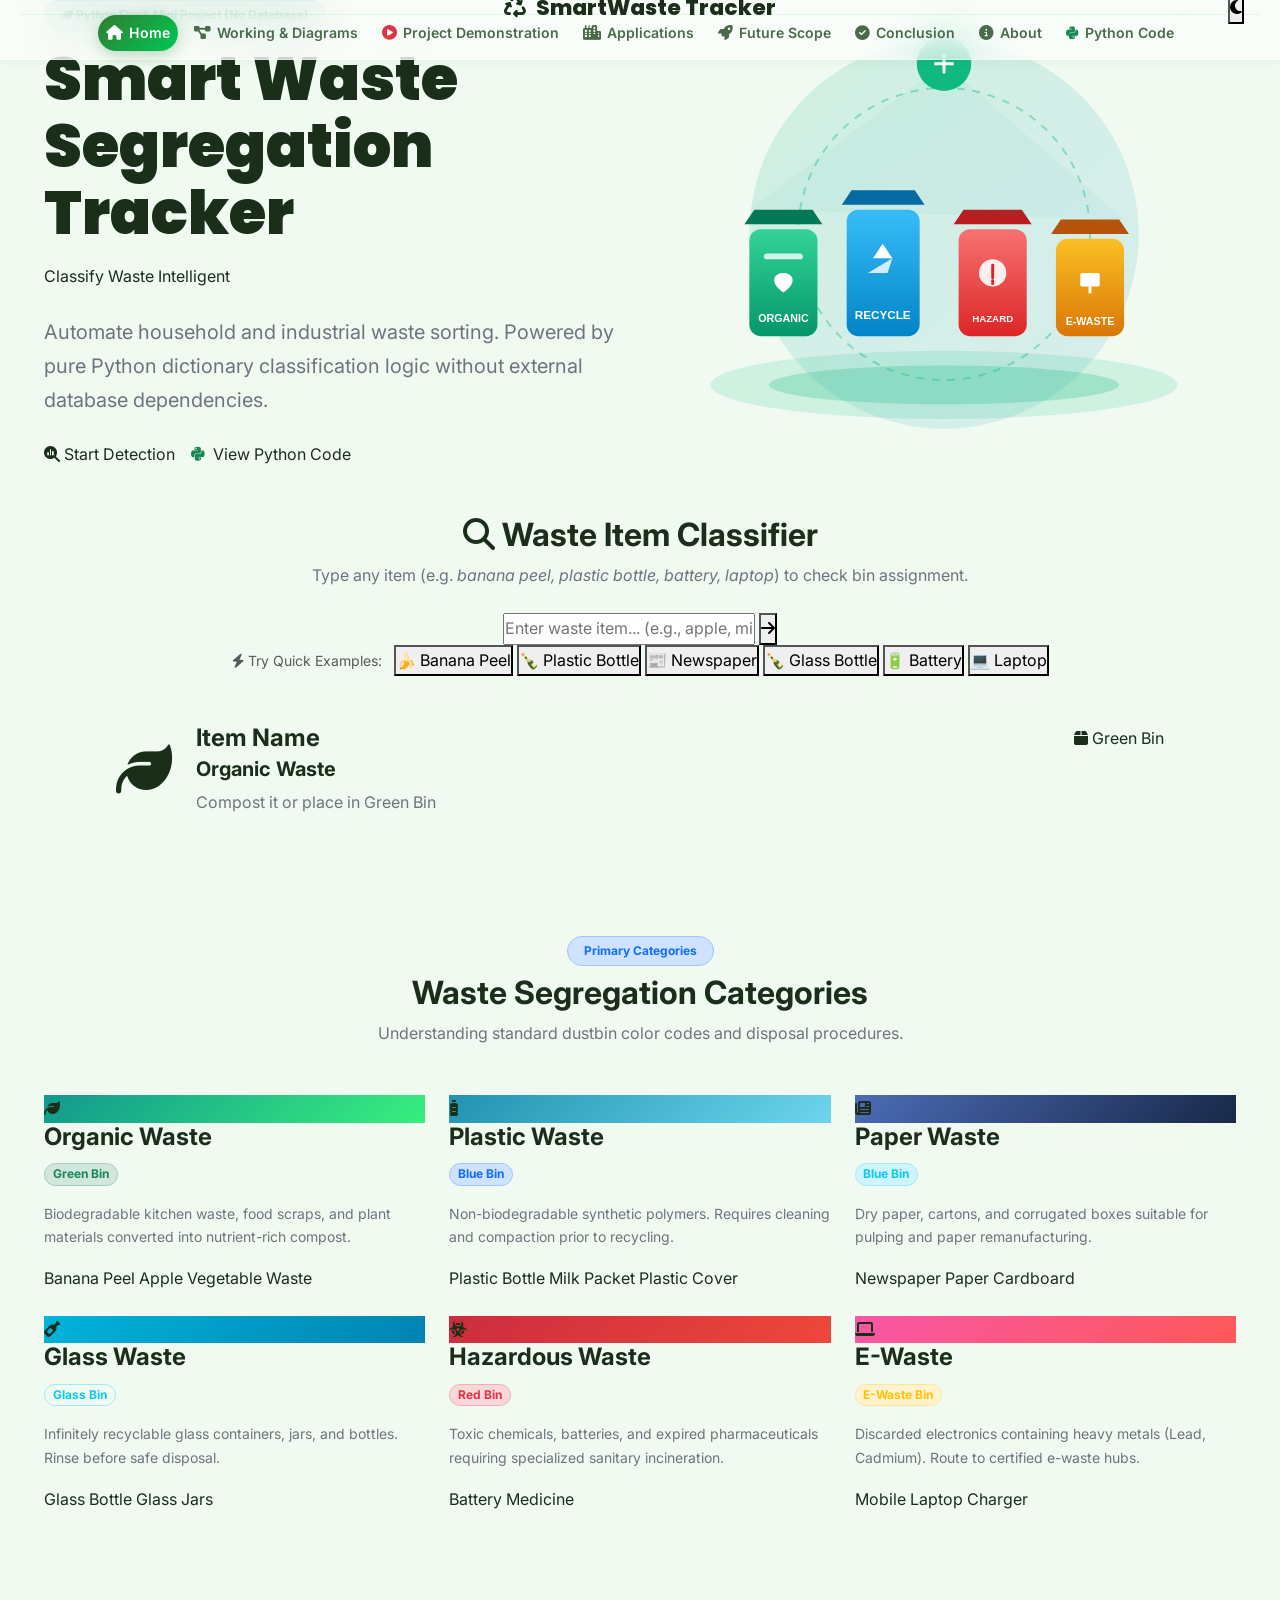
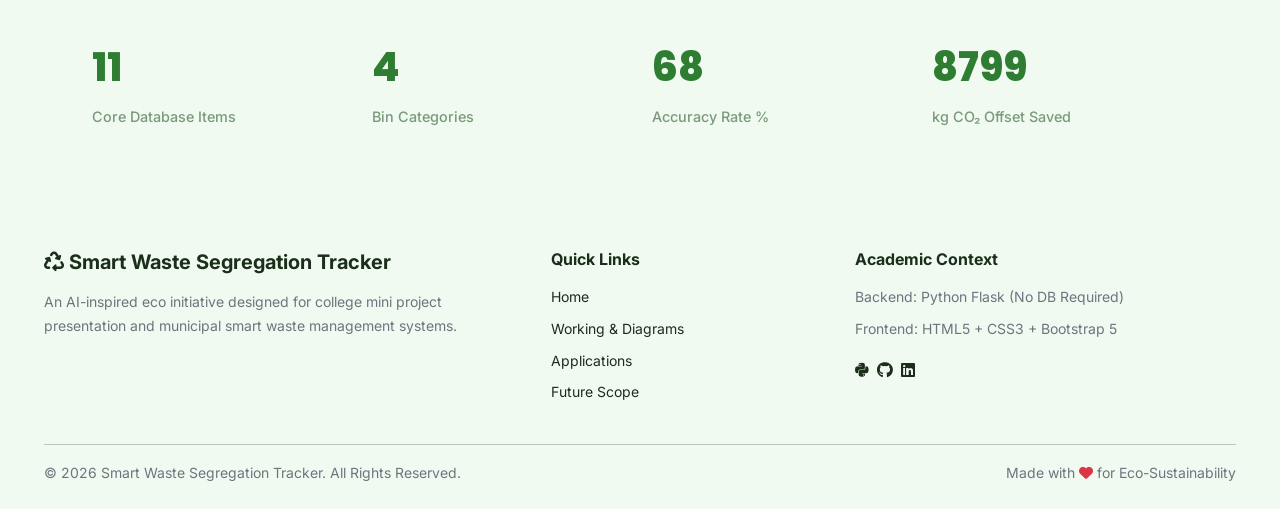
==== commit 2e57e13d: "Fix UI disturbances: add nav-logo class for correct header layout and remove duplicate script import" ====
--- a/index.html
+++ b/index.html
@@ -26,7 +26,7 @@
     <nav class="navbar navbar-expand-lg navbar-custom flex-column">
         <!-- ROW 1: Centered Logo & Theme Toggle -->
         <div class="container justify-content-center position-relative nav-top-row">
-            <a class="navbar-brand text-center" href="index.html">
+            <a class="navbar-brand text-center nav-logo" href="index.html">
                 <i class="fa-solid fa-recycle"></i> SmartWaste Tracker
             </a>
             <div class="position-absolute end-0 me-3 d-flex align-items-center gap-2">
@@ -524,7 +524,5 @@
     <script src="https://cdn.jsdelivr.net/npm/bootstrap@5.3.2/dist/js/bootstrap.bundle.min.js"></script>
     <!-- Custom JS -->
     <script src="js/script.js"></script>
-    <script src="static/js/script.js"></script>
-    <script src="js/script.js"></script>
 </body>
 </html>
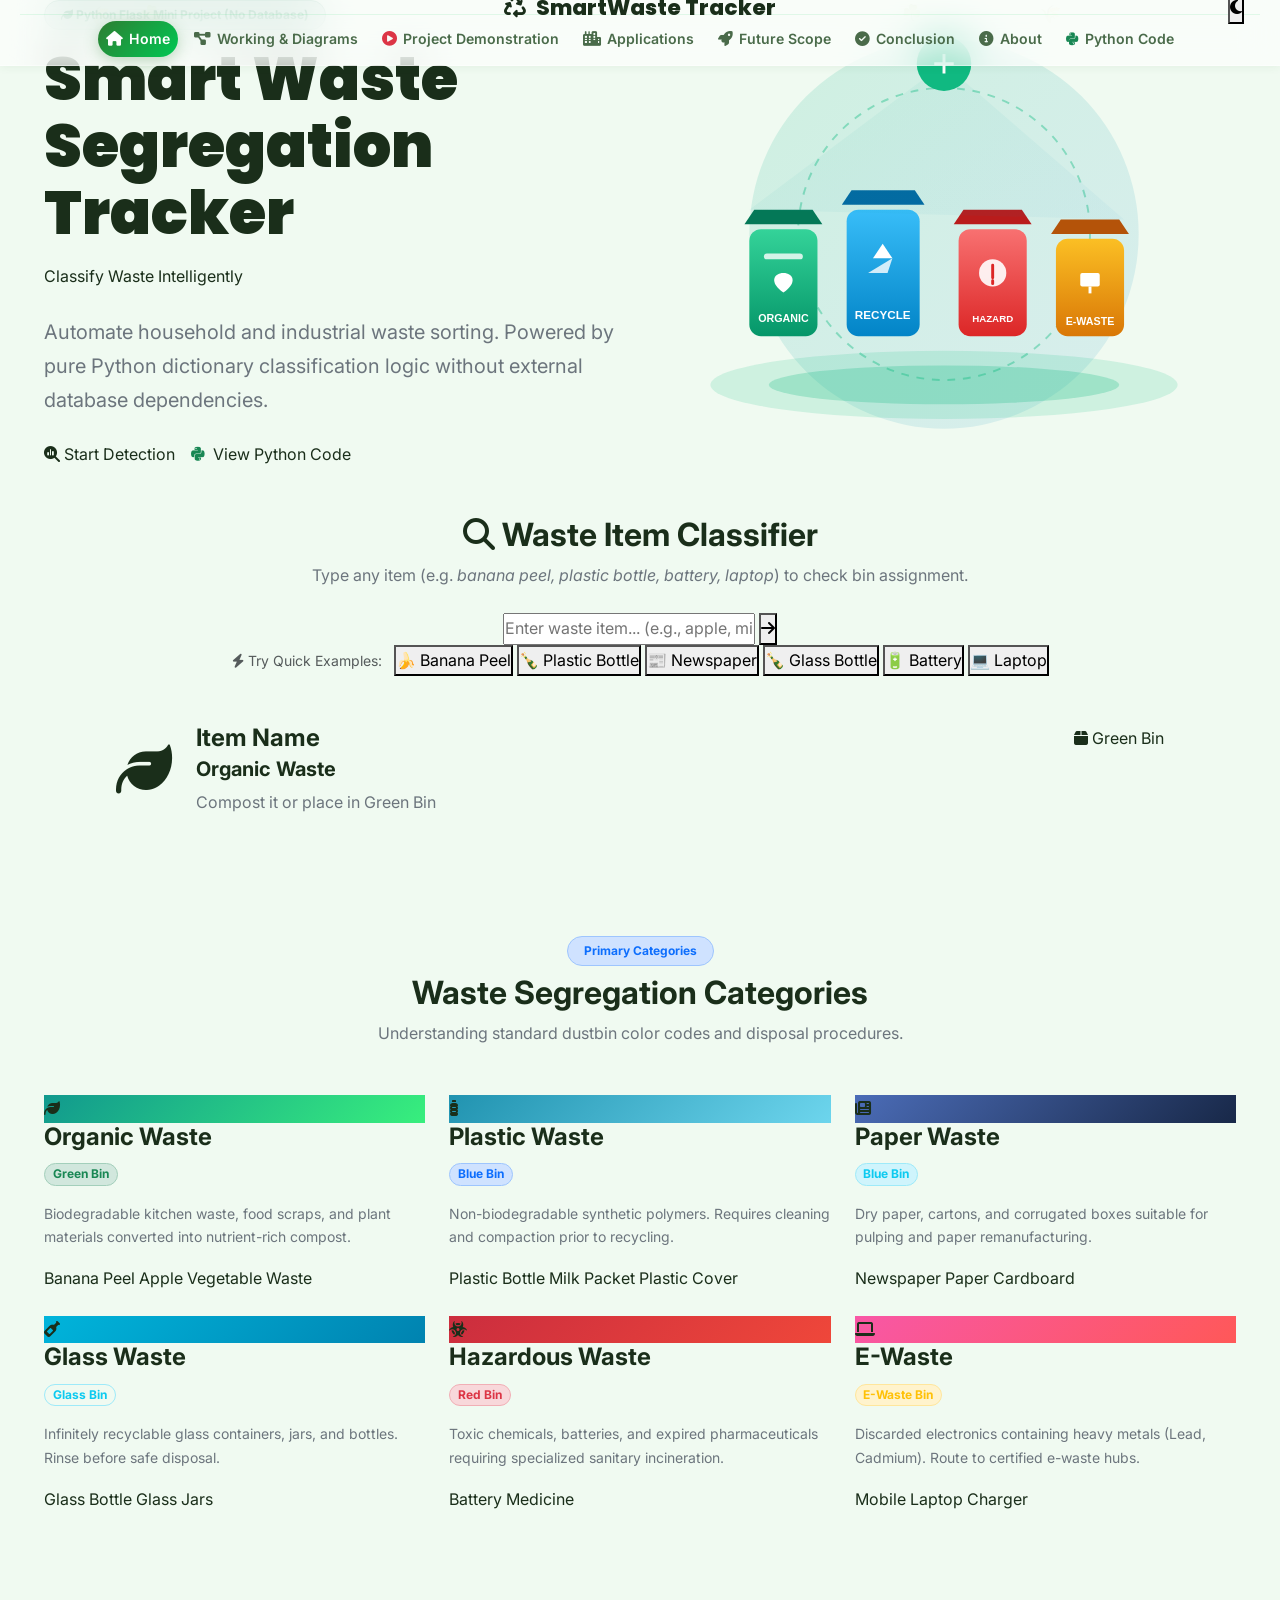
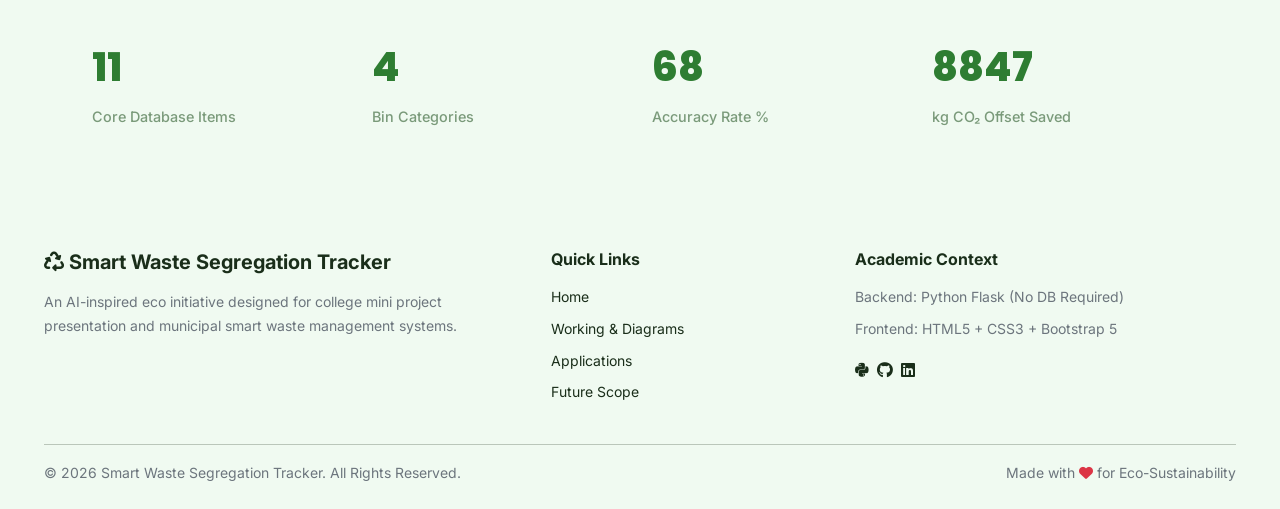
==== commit ee67ea2c: "Center navigation menu items in row 2" ====
--- a/index.html
+++ b/index.html
@@ -40,9 +40,9 @@
         </div>
 
         <!-- ROW 2: Neat Navigation Menu with Icons -->
-        <div class="container justify-content-center">
-            <div class="collapse navbar-collapse justify-content-center" id="navbarNav">
-                <ul class="navbar-nav mx-auto align-items-center gap-1 gap-lg-2">
+        <div class="container nav-menu-row">
+            <div class="collapse navbar-collapse justify-content-center w-100" id="navbarNav">
+                <ul class="navbar-nav nav-menu justify-content-center align-items-center gap-1 gap-lg-2 w-100">
                     <li class="nav-item"><a class="nav-link active" href="index.html"><i class="fa-solid fa-house"></i> Home</a></li>
                     <li class="nav-item"><a class="nav-link" href="working.html"><i class="fa-solid fa-diagram-project"></i> Working & Diagrams</a></li>
                     <li class="nav-item"><a class="nav-link" href="working.html#projectDemo"><i class="fa-solid fa-circle-play text-danger"></i> Project Demonstration</a></li>
